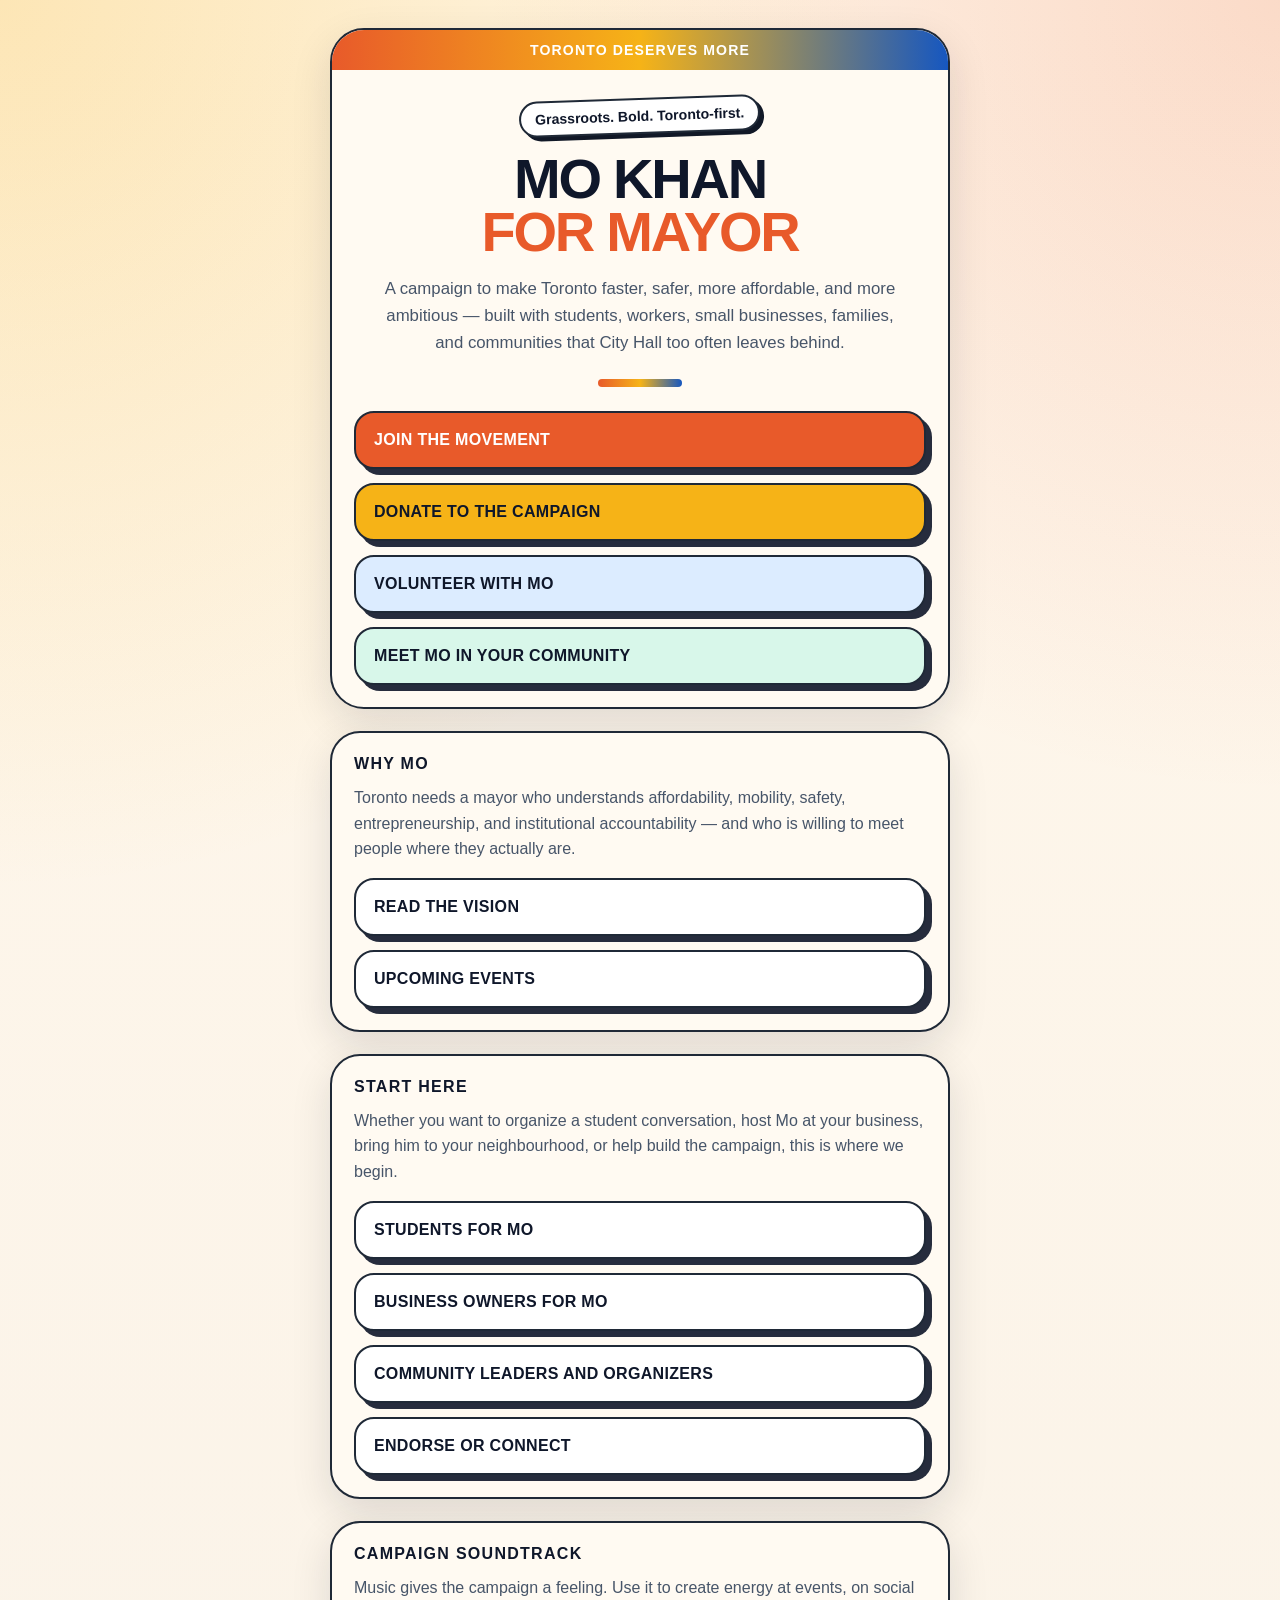
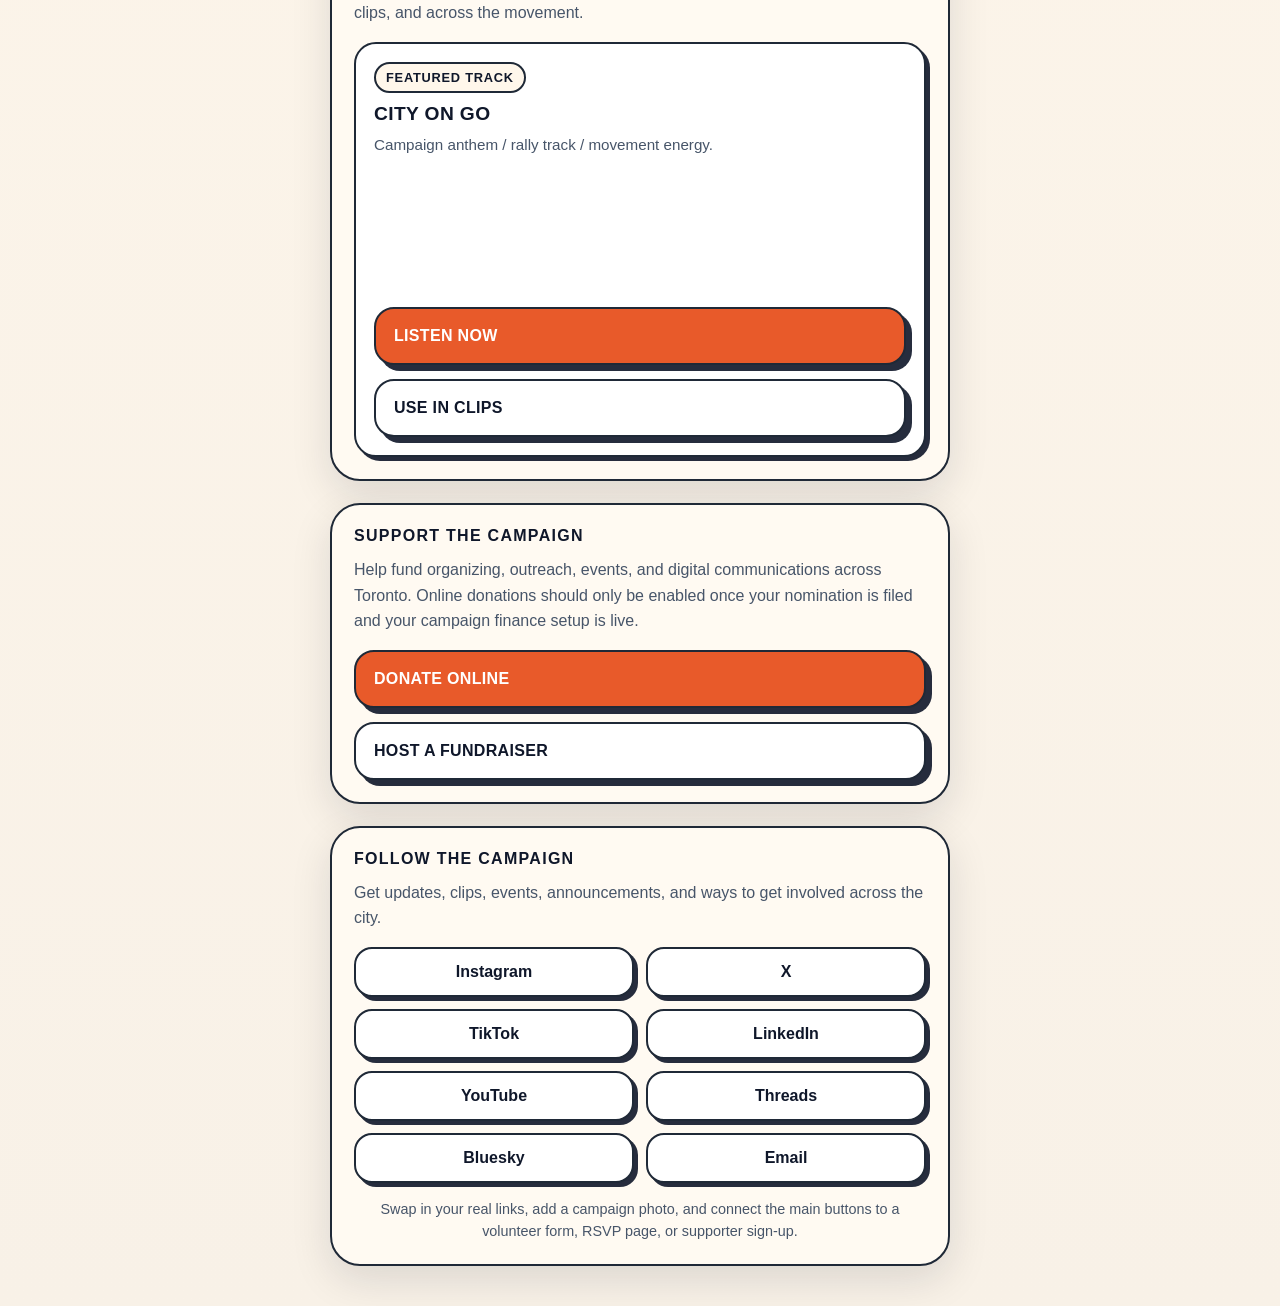
==== index.html @ 2553c234 "Update index.html" ====
<!DOCTYPE html>
<html lang="en">
<head>
  <meta charset="UTF-8" />
  <meta name="viewport" content="width=device-width, initial-scale=1.0" />
  <title>Mo Khan for Mayor</title>
  <style>
    :root {
      --bg: #f7efe3;
      --paper: #fffaf2;
      --ink: #0f172a;
      --muted: #475569;
      --red: #e85a2a;
      --gold: #f6b317;
      --blue: #1657c0;
      --green: #0f7b5f;
      --border: #1f2937;
      --shadow: 0 14px 40px rgba(15, 23, 42, 0.12);
      --radius: 26px;
    }

    * { box-sizing: border-box; }

    body {
      margin: 0;
      font-family: Inter, -apple-system, BlinkMacSystemFont, "Segoe UI", Roboto, Helvetica, Arial, sans-serif;
      color: var(--ink);
      background:
        radial-gradient(circle at top left, rgba(246,179,23,0.25), transparent 28%),
        radial-gradient(circle at top right, rgba(232,90,42,0.18), transparent 25%),
        linear-gradient(180deg, #fff7eb 0%, #f8f1e7 100%);
      min-height: 100vh;
      padding: 28px 14px 40px;
    }

    .container {
      width: 100%;
      max-width: 620px;
      margin: 0 auto;
    }

    .hero {
      background: var(--paper);
      border: 2px solid var(--border);
      border-radius: 34px;
      box-shadow: var(--shadow);
      overflow: hidden;
    }

    .topband {
      background: linear-gradient(90deg, var(--red) 0%, var(--gold) 50%, var(--blue) 100%);
      color: white;
      text-align: center;
      font-weight: 800;
      font-size: 0.88rem;
      letter-spacing: 0.08em;
      text-transform: uppercase;
      padding: 12px 16px;
    }

    .content {
      padding: 28px 22px 24px;
      text-align: center;
    }

    .sticker {
      display: inline-block;
      padding: 8px 14px;
      border: 2px solid var(--border);
      border-radius: 999px;
      background: #fff;
      font-weight: 800;
      font-size: 0.88rem;
      transform: rotate(-2deg);
      box-shadow: 4px 4px 0 #111827;
      margin-bottom: 18px;
    }

    h1 {
      font-size: clamp(2.2rem, 6vw, 3.5rem);
      line-height: 0.95;
      margin: 0;
      letter-spacing: -0.04em;
      text-transform: uppercase;
    }

    .city {
      display: block;
      color: var(--red);
    }

    .subhead {
      margin: 18px auto 0;
      max-width: 520px;
      font-size: 1.05rem;
      line-height: 1.6;
      color: var(--muted);
      font-weight: 500;
    }

    .divider {
      width: 84px;
      height: 8px;
      border-radius: 999px;
      background: linear-gradient(90deg, var(--red), var(--gold), var(--blue));
      margin: 22px auto 0;
    }

    .links {
      display: grid;
      gap: 14px;
      padding: 0 22px 22px;
    }

    .btn {
      display: block;
      text-decoration: none;
      color: var(--ink);
      background: #fff;
      border: 2px solid var(--border);
      border-radius: 20px;
      padding: 18px 18px;
      font-weight: 900;
      font-size: 1rem;
      text-transform: uppercase;
      letter-spacing: 0.02em;
      box-shadow: 6px 6px 0 rgba(15, 23, 42, 0.9);
      transition: transform 0.15s ease, box-shadow 0.15s ease;
    }

    .btn:hover {
      transform: translate(-1px, -1px);
      box-shadow: 8px 8px 0 rgba(15, 23, 42, 0.95);
    }

    .btn.primary {
      background: var(--red);
      color: white;
    }

    .btn.secondary {
      background: var(--gold);
    }

    .btn.blue {
      background: #dcecff;
    }

    .btn.green {
      background: #d8f7ea;
    }

    .section {
      margin-top: 22px;
      background: var(--paper);
      border: 2px solid var(--border);
      border-radius: 30px;
      box-shadow: var(--shadow);
      padding: 22px;
    }

    .section h2 {
      margin: 0 0 12px;
      font-size: 1rem;
      text-transform: uppercase;
      letter-spacing: 0.08em;
    }

    .section p {
      margin: 0 0 16px;
      color: var(--muted);
      line-height: 1.6;
      font-weight: 500;
    }

    .socials {
      display: grid;
      grid-template-columns: 1fr 1fr;
      gap: 12px;
    }

    .social {
      display: block;
      text-decoration: none;
      color: var(--ink);
      background: #fff;
      border: 2px solid var(--border);
      border-radius: 18px;
      padding: 14px 12px;
      font-weight: 800;
      text-align: center;
      box-shadow: 4px 4px 0 rgba(15, 23, 42, 0.9);
      transition: transform 0.15s ease;
    }

    .social:hover { transform: translateY(-1px); }

    .footer {
      text-align: center;
      margin-top: 16px;
      color: var(--muted);
      font-size: 0.9rem;
      line-height: 1.5;
      font-weight: 500;
    }

    .song-card {
      background: #fff;
      border: 2px solid var(--border);
      border-radius: 22px;
      padding: 18px;
      box-shadow: 4px 4px 0 rgba(15, 23, 42, 0.9);
      margin-top: 12px;
    }

    .song-label {
      display: inline-block;
      margin-bottom: 10px;
      padding: 6px 10px;
      border: 2px solid var(--border);
      border-radius: 999px;
      background: #fff7eb;
      font-size: 0.8rem;
      font-weight: 900;
      text-transform: uppercase;
      letter-spacing: 0.06em;
    }

    .song-title {
      margin: 0 0 8px;
      font-size: 1.2rem;
      font-weight: 900;
      text-transform: uppercase;
      letter-spacing: 0.02em;
    }

    .song-meta {
      margin: 0 0 14px;
      color: var(--muted);
      font-size: 0.95rem;
      line-height: 1.6;
    }

    .embed-placeholder {
      border: 2px dashed var(--border);
      border-radius: 18px;
      padding: 26px 14px;
      text-align: center;
      background: linear-gradient(180deg, #fff 0%, #f8fafc 100%);
      font-weight: 800;
      color: var(--muted);
    }

    .player {
      margin-top: 12px;
    }

    .player iframe {
      width: 100%;
      border: 0;
      border-radius: 14px;
      display: block;
    }

    @media (max-width: 520px) {
      .content { padding: 24px 16px 20px; }
      .links { padding: 0 16px 18px; }
      .section { padding: 18px 16px; }
      .socials { grid-template-columns: 1fr; }
      .btn { font-size: 0.95rem; }
    }
  </style>
</head>
<body>
  <main class="container">
    <section class="hero">
      <div class="topband">Toronto deserves more</div>
      <div class="content">
        <div class="sticker">Grassroots. Bold. Toronto-first.</div>
        <h1>Mo Khan <span class="city">for Mayor</span></h1>
        <p class="subhead">
          A campaign to make Toronto faster, safer, more affordable, and more ambitious — built with students, workers, small businesses, families, and communities that City Hall too often leaves behind.
        </p>
        <div class="divider"></div>
      </div>

      <div class="links">
        <a class="btn primary" href="meet.html">Join the movement</a>
        <a class="btn secondary" href="donate.html">Donate to the campaign</a>
        <a class="btn blue" href="meet.html">Volunteer with Mo</a>
        <a class="btn green" href="meet.html">Meet Mo in your community</a>
      </div>
    </section>

    <section class="section">
      <h2>Why Mo</h2>
      <p>
        Toronto needs a mayor who understands affordability, mobility, safety, entrepreneurship, and institutional accountability — and who is willing to meet people where they actually are.
      </p>
      <div class="links" style="padding:0; margin-top: 8px;">
        <a class="btn" href="vision.html">Read the vision</a>
        <a class="btn" href="meet.html">Upcoming events</a>
      </div>
    </section>

    <section class="section">
      <h2>Start here</h2>
      <p>
        Whether you want to organize a student conversation, host Mo at your business, bring him to your neighbourhood, or help build the campaign, this is where we begin.
      </p>
      <div class="links" style="padding:0; margin-top: 8px;">
        <a class="btn" href="meet.html">Students for Mo</a>
        <a class="btn" href="meet.html">Business owners for Mo</a>
        <a class="btn" href="meet.html">Community leaders and organizers</a>
        <a class="btn" href="meet.html">Endorse or connect</a>
      </div>
    </section>

    <section class="section">
      <h2>Campaign soundtrack</h2>
      <p>
        Music gives the campaign a feeling. Use it to create energy at events, on social clips, and across the movement.
      </p>
      <div class="song-card">
        <div class="song-label">Featured track</div>
        <h3 class="song-title">City on Go</h3>
        <p class="song-meta">
          Campaign anthem / rally track / movement energy.
        </p>

        <div class="player">
          <iframe
            src="https://drive.google.com/file/d/1ruCtHaLHbL-SOkNnWkQ3U0mrbdl4f8nu/preview"
            width="100%"
            height="120"
            style="border:0; border-radius:14px;"
            allow="autoplay">
          </iframe>
        </div>

        <div class="links" style="padding:0; margin-top: 14px;">
          <a class="btn primary" href="https://drive.google.com/file/d/1ruCtHaLHbL-SOkNnWkQ3U0mrbdl4f8nu/view?usp=sharing" target="_blank" rel="noopener noreferrer">Listen now</a>
          <a class="btn" href="media.html">Use in clips</a>
        </div>
      </div>
    </section>

    <section class="section">
      <h2>Support the campaign</h2>
      <p>
        Help fund organizing, outreach, events, and digital communications across Toronto. Online donations should only be enabled once your nomination is filed and your campaign finance setup is live.
      </p>
      <div class="links" style="padding:0; margin-top: 8px;">
        <a class="btn primary" href="donate.html">Donate online</a>
        <a class="btn" href="meet.html">Host a fundraiser</a>
      </div>
    </section>

    <section class="section">
      <h2>Follow the campaign</h2>
      <p>
        Get updates, clips, events, announcements, and ways to get involved across the city.
      </p>
      <div class="socials">
        <a class="social" href="#">Instagram</a>
        <a class="social" href="#">X</a>
        <a class="social" href="#">TikTok</a>
        <a class="social" href="#">LinkedIn</a>
        <a class="social" href="#">YouTube</a>
        <a class="social" href="#">Threads</a>
        <a class="social" href="#">Bluesky</a>
        <a class="social" href="mailto:your@email.com">Email</a>
      </div>
      <div class="footer">
        Swap in your real links, add a campaign photo, and connect the main buttons to a volunteer form, RSVP page, or supporter sign-up.
      </div>
    </section>
  </main>
</body>
</html>
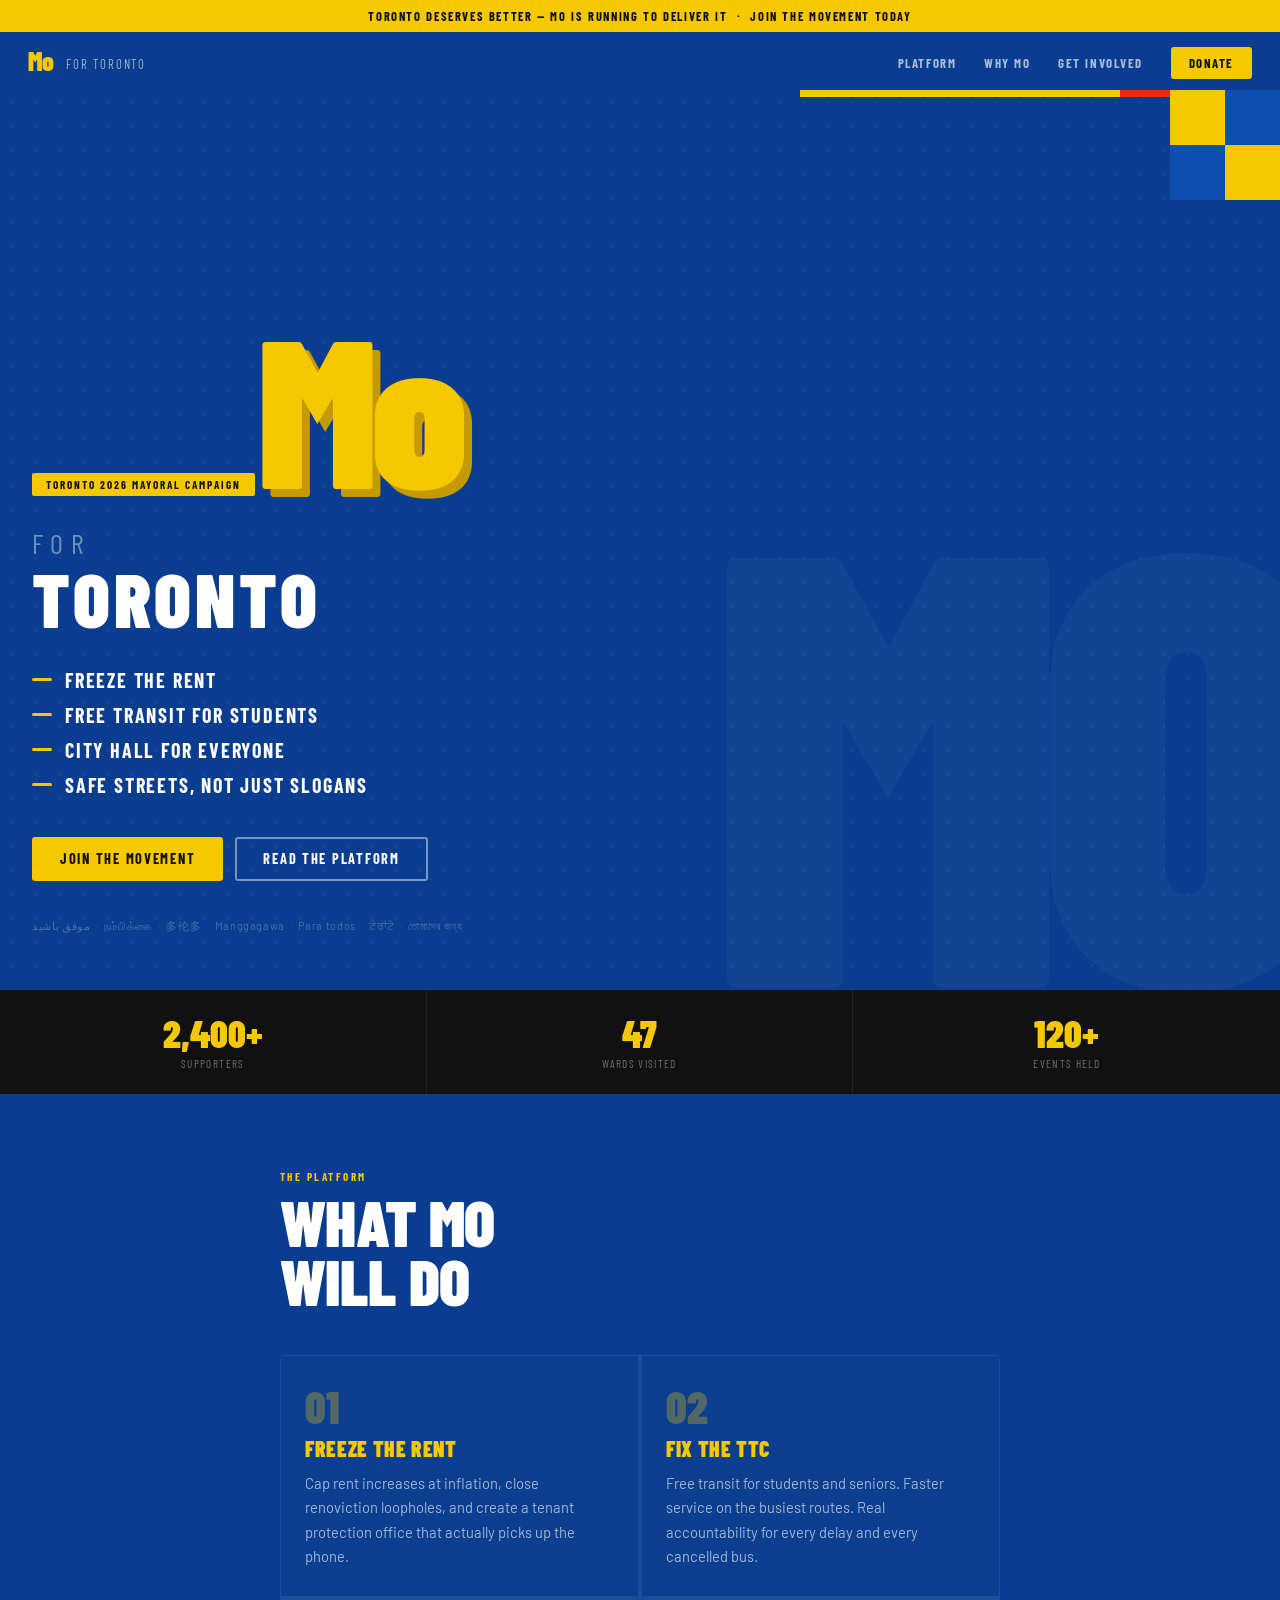
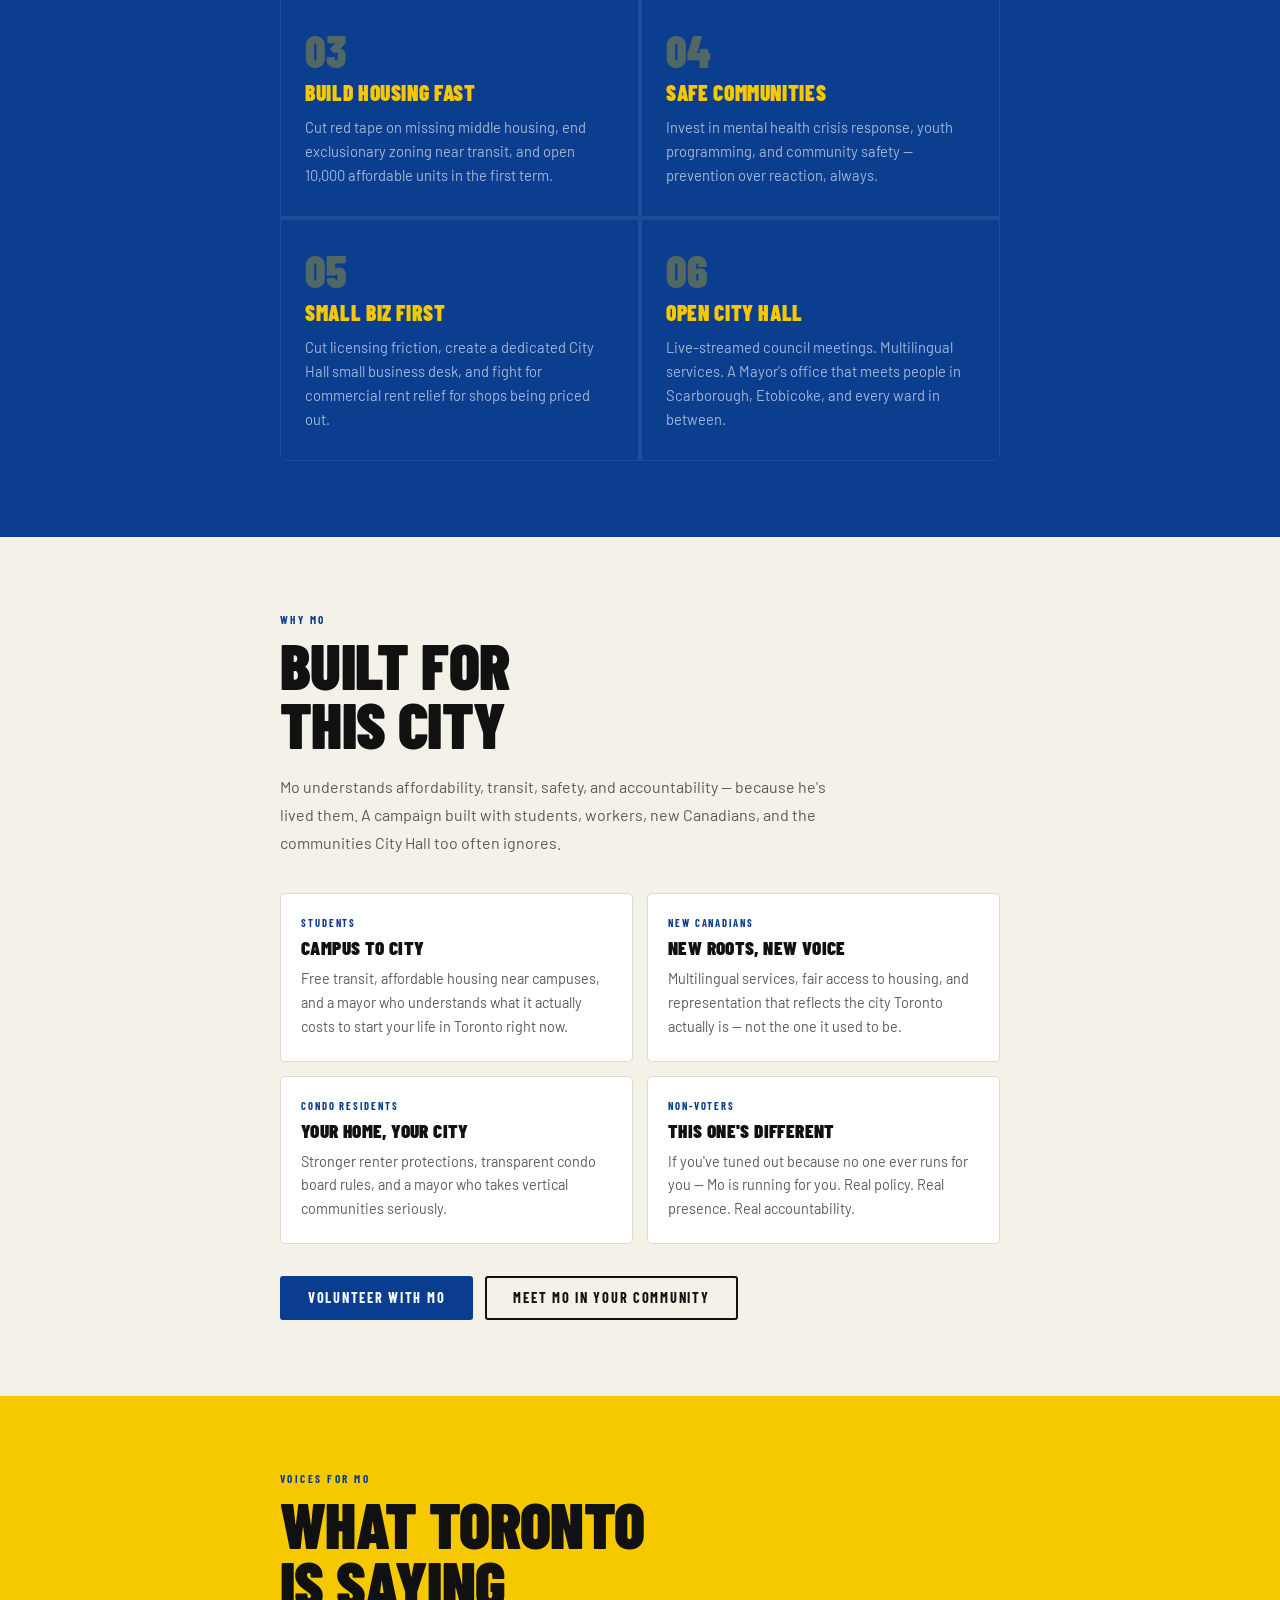
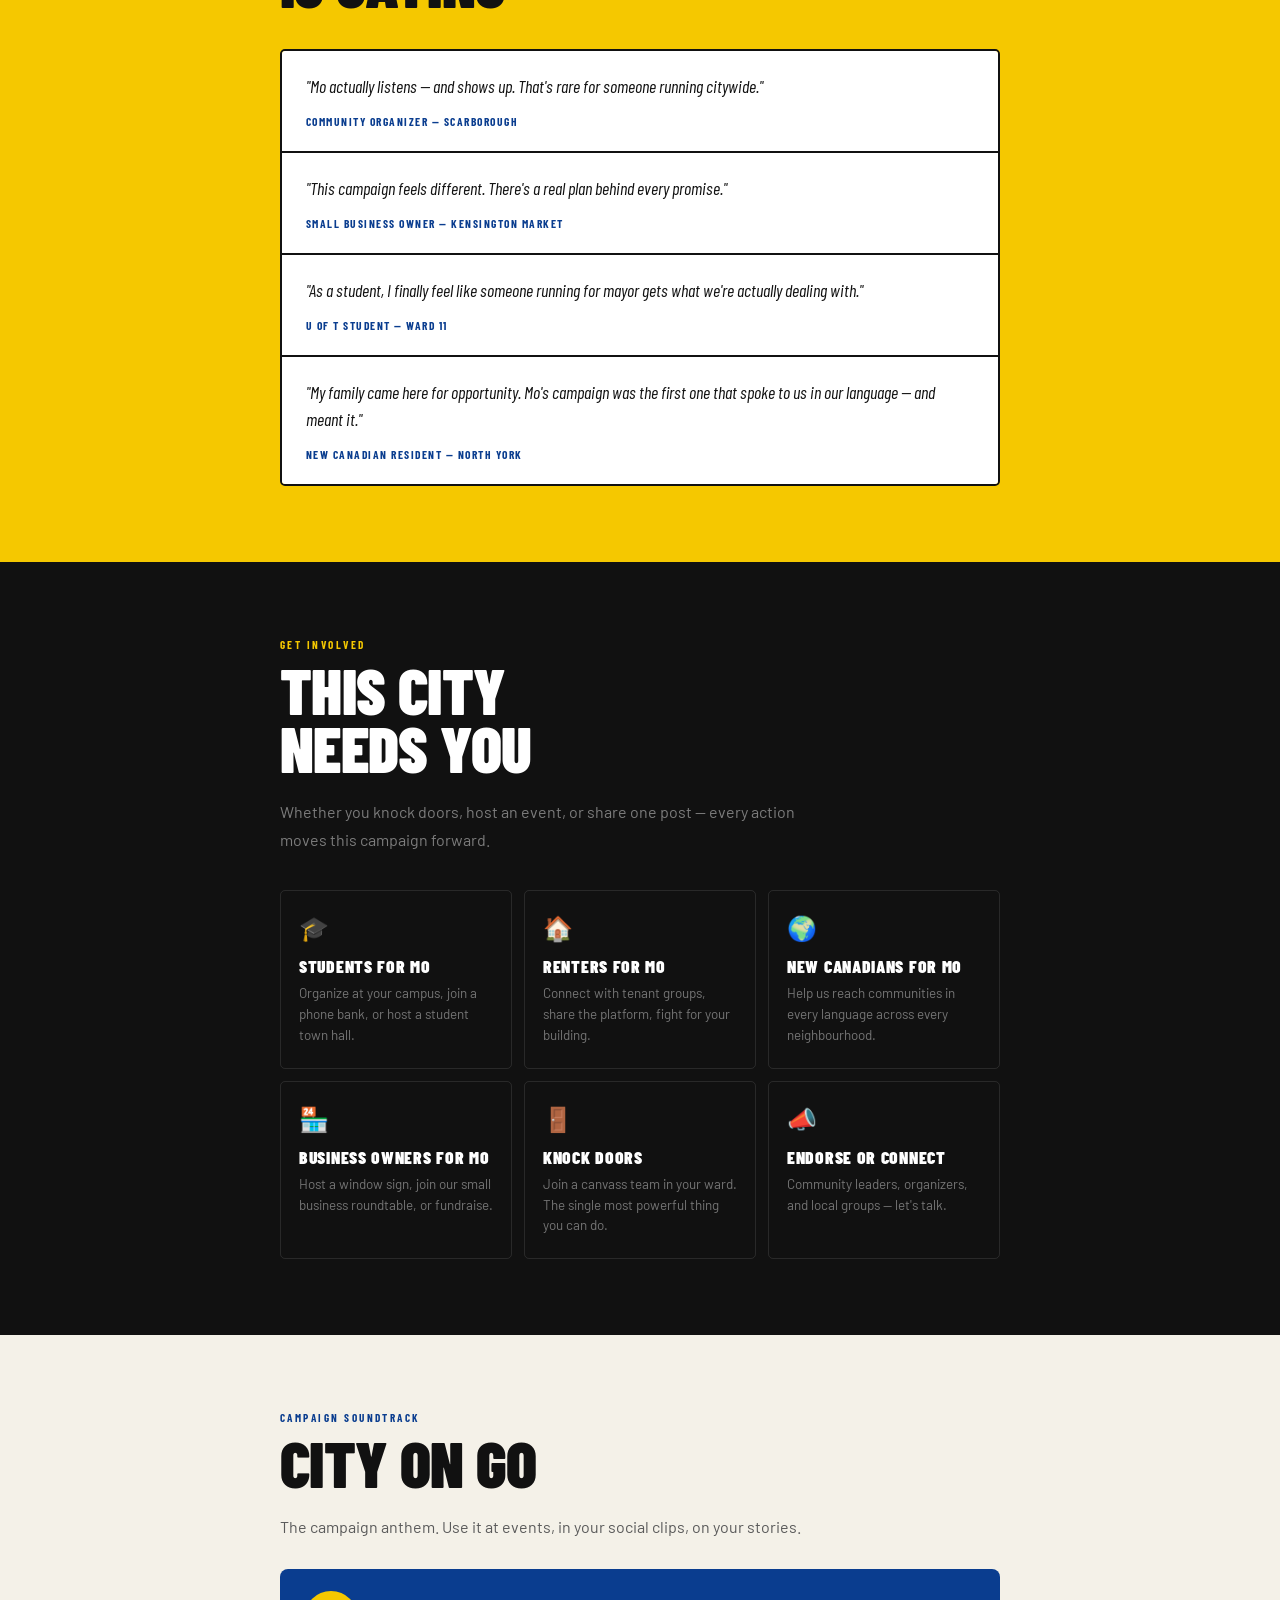
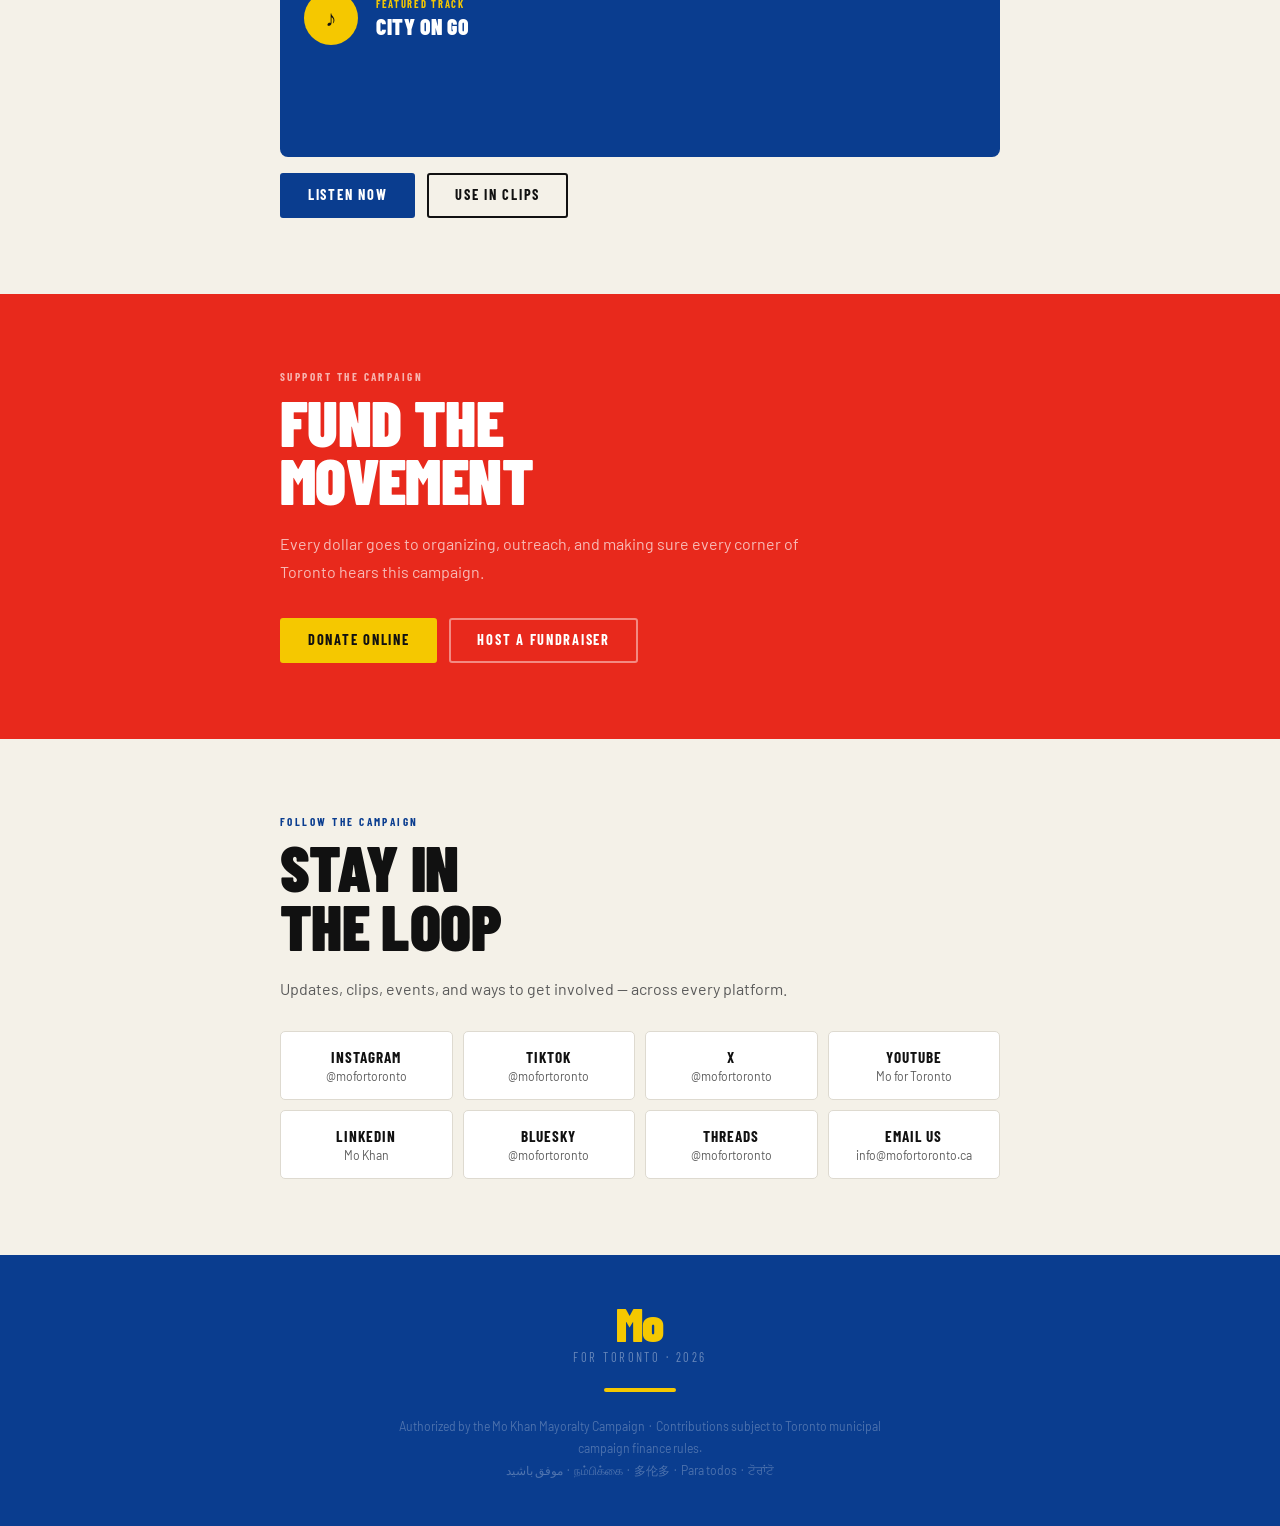
==== commit 2278fb19: "Update index.html" ====
--- a/index.html
+++ b/index.html
@@ -3,378 +3,883 @@
 <head>
   <meta charset="UTF-8" />
   <meta name="viewport" content="width=device-width, initial-scale=1.0" />
-  <title>Mo Khan for Mayor</title>
+  <title>Mo for Toronto — 2026 Mayoral Campaign</title>
+  <link rel="preconnect" href="https://fonts.googleapis.com">
+  <link rel="preconnect" href="https://fonts.gstatic.com" crossorigin>
+  <link href="https://fonts.googleapis.com/css2?family=Barlow+Condensed:ital,wght@0,400;0,700;0,900;1,900&family=Barlow:wght@400;500;700&display=swap" rel="stylesheet">
   <style>
     :root {
-      --bg: #f7efe3;
-      --paper: #fffaf2;
-      --ink: #0f172a;
-      --muted: #475569;
-      --red: #e85a2a;
-      --gold: #f6b317;
-      --blue: #1657c0;
-      --green: #0f7b5f;
-      --border: #1f2937;
-      --shadow: 0 14px 40px rgba(15, 23, 42, 0.12);
-      --radius: 26px;
-    }
-
-    * { box-sizing: border-box; }
-
+      --blue:   #0A3D8F;
+      --blue2:  #0D4FAF;
+      --yellow: #F5C800;
+      --yellow2:#C49A00;
+      --red:    #E8291C;
+      --black:  #111111;
+      --paper:  #F4F1E8;
+      --white:  #FEFEFE;
+      --muted:  #5a5a5a;
+    }
+    *, *::before, *::after { box-sizing: border-box; margin: 0; padding: 0; }
+    html { scroll-behavior: smooth; }
     body {
-      margin: 0;
-      font-family: Inter, -apple-system, BlinkMacSystemFont, "Segoe UI", Roboto, Helvetica, Arial, sans-serif;
-      color: var(--ink);
-      background:
-        radial-gradient(circle at top left, rgba(246,179,23,0.25), transparent 28%),
-        radial-gradient(circle at top right, rgba(232,90,42,0.18), transparent 25%),
-        linear-gradient(180deg, #fff7eb 0%, #f8f1e7 100%);
-      min-height: 100vh;
-      padding: 28px 14px 40px;
-    }
-
-    .container {
-      width: 100%;
-      max-width: 620px;
-      margin: 0 auto;
-    }
-
+      font-family: 'Barlow', sans-serif;
+      background: var(--paper);
+      color: var(--black);
+      overflow-x: hidden;
+    }
+
+    /* ─── ANNOUNCEMENT BAR ─── */
+    .ann-bar {
+      background: var(--yellow);
+      color: var(--black);
+      font-family: 'Barlow Condensed', sans-serif;
+      font-weight: 700;
+      font-size: 0.78rem;
+      letter-spacing: 0.13em;
+      text-transform: uppercase;
+      text-align: center;
+      padding: 9px 16px;
+    }
+
+    /* ─── NAV ─── */
+    nav {
+      background: var(--blue);
+      display: flex;
+      align-items: center;
+      justify-content: space-between;
+      padding: 0 28px;
+      height: 58px;
+      position: sticky;
+      top: 0;
+      z-index: 100;
+    }
+    .nav-logo {
+      font-family: 'Barlow Condensed', sans-serif;
+      font-weight: 900;
+      font-size: 1.6rem;
+      color: var(--yellow);
+      letter-spacing: -0.01em;
+      text-decoration: none;
+      line-height: 1;
+    }
+    .nav-logo span {
+      color: rgba(255,255,255,0.6);
+      font-weight: 400;
+      font-size: 0.8rem;
+      letter-spacing: 0.14em;
+      text-transform: uppercase;
+      margin-left: 8px;
+      vertical-align: middle;
+    }
+    .nav-links { display: flex; gap: 28px; list-style: none; }
+    .nav-links a {
+      font-family: 'Barlow Condensed', sans-serif;
+      font-weight: 700;
+      font-size: 0.8rem;
+      letter-spacing: 0.12em;
+      text-transform: uppercase;
+      color: rgba(255,255,255,0.65);
+      text-decoration: none;
+      transition: color 0.15s;
+    }
+    .nav-links a:hover { color: var(--yellow); }
+    .nav-cta {
+      background: var(--yellow) !important;
+      color: var(--black) !important;
+      padding: 8px 18px;
+      border-radius: 3px;
+    }
+    .nav-cta:hover { background: white !important; color: var(--blue) !important; }
+    @media (max-width: 600px) { .nav-links { display: none; } }
+
+    /* ─── HERO ─── */
     .hero {
-      background: var(--paper);
-      border: 2px solid var(--border);
-      border-radius: 34px;
-      box-shadow: var(--shadow);
+      background: var(--blue);
+      min-height: 100svh;
+      display: flex;
+      flex-direction: column;
+      justify-content: flex-end;
+      padding: 0 32px 52px;
+      position: relative;
       overflow: hidden;
     }
-
-    .topband {
-      background: linear-gradient(90deg, var(--red) 0%, var(--gold) 50%, var(--blue) 100%);
+    .hero::before {
+      content: '';
+      position: absolute;
+      inset: 0;
+      background-image: radial-gradient(circle, rgba(255,255,255,0.06) 1px, transparent 1px);
+      background-size: 24px 24px;
+      pointer-events: none;
+    }
+    .hero-bg-mo {
+      position: absolute;
+      bottom: -60px; right: -30px;
+      font-family: 'Barlow Condensed', sans-serif;
+      font-weight: 900;
+      font-size: 48vw;
+      line-height: 1;
+      color: rgba(255,255,255,0.035);
+      pointer-events: none;
+      user-select: none;
+      letter-spacing: -0.04em;
+    }
+    .hero-stripe {
+      position: absolute;
+      top: 0; left: 0; right: 0;
+      height: 7px;
+      display: flex;
+    }
+    .hero-corner {
+      position: absolute;
+      top: 0; right: 0;
+      width: 110px; height: 110px;
+      display: grid;
+      grid-template-columns: 1fr 1fr;
+    }
+    .hero-content { position: relative; z-index: 2; }
+
+    .hero-tag {
+      display: inline-block;
+      background: var(--yellow);
+      color: var(--black);
+      font-family: 'Barlow Condensed', sans-serif;
+      font-weight: 700;
+      font-size: 0.7rem;
+      letter-spacing: 0.18em;
+      text-transform: uppercase;
+      padding: 5px 14px;
+      border-radius: 2px;
+      margin-bottom: 24px;
+      opacity: 0;
+      animation: riseIn 0.5s ease 0.1s forwards;
+    }
+    .hero-name-wrap {
+      position: relative;
+      display: inline-block;
+      opacity: 0;
+      animation: riseIn 0.55s ease 0.25s forwards;
+    }
+    .hero-name-shadow {
+      position: absolute;
+      top: 8px; left: 8px;
+      font-family: 'Barlow Condensed', sans-serif;
+      font-weight: 900;
+      font-size: clamp(100px, 28vw, 210px);
+      line-height: 0.82;
+      letter-spacing: -0.03em;
+      color: var(--yellow2);
+      z-index: 0;
+      pointer-events: none;
+      user-select: none;
+    }
+    .hero-name {
+      position: relative; z-index: 1;
+      font-family: 'Barlow Condensed', sans-serif;
+      font-weight: 900;
+      font-size: clamp(100px, 28vw, 210px);
+      line-height: 0.82;
+      letter-spacing: -0.03em;
+      color: var(--yellow);
+      display: block;
+    }
+    .hero-byline {
+      opacity: 0;
+      animation: riseIn 0.55s ease 0.4s forwards;
+    }
+    .hero-for {
+      font-family: 'Barlow Condensed', sans-serif;
+      font-weight: 400;
+      font-size: clamp(16px, 3.5vw, 28px);
+      letter-spacing: 0.26em;
+      text-transform: uppercase;
+      color: rgba(255,255,255,0.42);
+      display: block;
+      margin-top: 6px;
+    }
+    .hero-toronto {
+      font-family: 'Barlow Condensed', sans-serif;
+      font-weight: 900;
+      font-size: clamp(36px, 9.5vw, 76px);
+      letter-spacing: 0.05em;
+      text-transform: uppercase;
       color: white;
+      display: block;
+      line-height: 1;
+    }
+    .hero-slogans {
+      margin-top: 32px;
+      display: flex;
+      flex-direction: column;
+      gap: 11px;
+      opacity: 0;
+      animation: riseIn 0.55s ease 0.55s forwards;
+    }
+    .hero-slogan {
+      display: flex;
+      align-items: center;
+      gap: 13px;
+      font-family: 'Barlow Condensed', sans-serif;
+      font-weight: 700;
+      font-size: clamp(14px, 3.2vw, 20px);
+      letter-spacing: 0.09em;
+      text-transform: uppercase;
+      color: white;
+    }
+    .s-dash { width: 20px; height: 3px; background: var(--yellow); border-radius: 2px; flex-shrink: 0; }
+    .hero-btns {
+      margin-top: 40px;
+      display: flex; gap: 12px; flex-wrap: wrap;
+      opacity: 0;
+      animation: riseIn 0.5s ease 0.7s forwards;
+    }
+    .hero-langs {
+      margin-top: 34px;
+      font-size: 0.68rem;
+      color: rgba(255,255,255,0.26);
+      letter-spacing: 0.06em;
+      line-height: 2.1;
+      opacity: 0;
+      animation: riseIn 0.5s ease 0.85s forwards;
+    }
+
+    /* ─── BUTTONS ─── */
+    .btn {
+      display: inline-block;
+      font-family: 'Barlow Condensed', sans-serif;
+      font-weight: 700;
+      font-size: 0.9rem;
+      letter-spacing: 0.12em;
+      text-transform: uppercase;
+      text-decoration: none;
+      padding: 13px 26px;
+      border-radius: 3px;
+      border: 2px solid transparent;
+      cursor: pointer;
+      transition: transform 0.12s, background 0.15s, color 0.15s, border-color 0.15s;
+      line-height: 1;
+    }
+    .btn:hover { transform: translateY(-2px); }
+    .btn-yellow { background: var(--yellow); color: var(--black); border-color: var(--yellow); }
+    .btn-yellow:hover { background: white; border-color: white; }
+    .btn-ghost { background: transparent; color: white; border-color: rgba(255,255,255,0.45); }
+    .btn-ghost:hover { background: white; color: var(--blue); border-color: white; }
+    .btn-blue { background: var(--blue); color: white; border-color: var(--blue); }
+    .btn-blue:hover { background: var(--blue2); border-color: var(--blue2); }
+    .btn-outline { background: transparent; color: var(--black); border-color: var(--black); }
+    .btn-outline:hover { background: var(--black); color: white; }
+    .btn-red { background: var(--red); color: white; border-color: var(--red); }
+    .btn-red:hover { opacity: 0.88; }
+
+    /* ─── STAT BAR ─── */
+    .stat-bar {
+      background: var(--black);
+      display: grid;
+      grid-template-columns: repeat(3,1fr);
+    }
+    .stat-item {
+      padding: 24px 16px;
       text-align: center;
-      font-weight: 800;
-      font-size: 0.88rem;
-      letter-spacing: 0.08em;
-      text-transform: uppercase;
-      padding: 12px 16px;
-    }
-
-    .content {
-      padding: 28px 22px 24px;
-      text-align: center;
-    }
-
-    .sticker {
-      display: inline-block;
-      padding: 8px 14px;
-      border: 2px solid var(--border);
-      border-radius: 999px;
-      background: #fff;
-      font-weight: 800;
-      font-size: 0.88rem;
-      transform: rotate(-2deg);
-      box-shadow: 4px 4px 0 #111827;
-      margin-bottom: 18px;
-    }
-
-    h1 {
-      font-size: clamp(2.2rem, 6vw, 3.5rem);
-      line-height: 0.95;
-      margin: 0;
-      letter-spacing: -0.04em;
-      text-transform: uppercase;
-    }
-
-    .city {
+      border-right: 1px solid rgba(255,255,255,0.07);
+    }
+    .stat-item:last-child { border-right: none; }
+    .stat-num {
+      font-family: 'Barlow Condensed', sans-serif;
+      font-weight: 900;
+      font-size: 2.4rem;
+      color: var(--yellow);
+      display: block; line-height: 1;
+    }
+    .stat-label {
+      font-family: 'Barlow Condensed', sans-serif;
+      font-size: 0.7rem;
+      letter-spacing: 0.12em;
+      text-transform: uppercase;
+      color: rgba(255,255,255,0.4);
       display: block;
-      color: var(--red);
-    }
-
-    .subhead {
-      margin: 18px auto 0;
-      max-width: 520px;
-      font-size: 1.05rem;
-      line-height: 1.6;
+      margin-top: 5px;
+    }
+
+    /* ─── SECTIONS ─── */
+    .section { padding: 76px 32px; }
+    .section-inner { max-width: 720px; margin: 0 auto; }
+    .eyebrow {
+      font-family: 'Barlow Condensed', sans-serif;
+      font-weight: 700;
+      font-size: 0.7rem;
+      letter-spacing: 0.22em;
+      text-transform: uppercase;
+      color: var(--blue);
+      display: block;
+      margin-bottom: 10px;
+    }
+    .section-title {
+      font-family: 'Barlow Condensed', sans-serif;
+      font-weight: 900;
+      font-size: clamp(40px, 8vw, 64px);
+      line-height: 0.92;
+      letter-spacing: -0.01em;
+      text-transform: uppercase;
+      margin-bottom: 20px;
+    }
+    .section-body {
+      font-size: 1rem;
+      line-height: 1.75;
       color: var(--muted);
-      font-weight: 500;
-    }
-
-    .divider {
-      width: 84px;
-      height: 8px;
-      border-radius: 999px;
-      background: linear-gradient(90deg, var(--red), var(--gold), var(--blue));
-      margin: 22px auto 0;
-    }
-
-    .links {
+      max-width: 560px;
+    }
+
+    /* ─── PLATFORM ─── */
+    .platform-section { background: var(--blue); }
+    .platform-section .eyebrow { color: var(--yellow); }
+    .platform-section .section-title { color: white; }
+    .platform-grid {
       display: grid;
+      grid-template-columns: repeat(auto-fit, minmax(280px, 1fr));
+      gap: 2px;
+      margin-top: 44px;
+      background: rgba(255,255,255,0.08);
+      border-radius: 6px;
+      overflow: hidden;
+    }
+    .p-card {
+      background: rgba(10,61,143,0.85);
+      padding: 28px 24px;
+      transition: background 0.2s;
+      border: 1px solid rgba(255,255,255,0.07);
+    }
+    .p-card:hover { background: rgba(255,255,255,0.08); }
+    .p-num {
+      font-family: 'Barlow Condensed', sans-serif;
+      font-weight: 900;
+      font-size: 2.8rem;
+      color: var(--yellow);
+      opacity: 0.3;
+      line-height: 1;
+      margin-bottom: 6px;
+    }
+    .p-title {
+      font-family: 'Barlow Condensed', sans-serif;
+      font-weight: 900;
+      font-size: 1.35rem;
+      letter-spacing: 0.03em;
+      text-transform: uppercase;
+      color: var(--yellow);
+      margin-bottom: 10px;
+    }
+    .p-body { font-size: 0.92rem; line-height: 1.65; color: rgba(255,255,255,0.62); }
+
+    /* ─── WHY MO ─── */
+    .why-section { background: var(--paper); }
+    .why-grid {
+      display: grid;
+      grid-template-columns: 1fr 1fr;
       gap: 14px;
-      padding: 0 22px 22px;
-    }
-
-    .btn {
+      margin-top: 36px;
+    }
+    @media (max-width: 520px) { .why-grid { grid-template-columns: 1fr; } }
+    .w-card {
+      background: white;
+      border: 1.5px solid #dedad0;
+      border-radius: 5px;
+      padding: 22px 20px;
+    }
+    .w-card-eyebrow {
+      font-family: 'Barlow Condensed', sans-serif;
+      font-weight: 700;
+      font-size: 0.66rem;
+      letter-spacing: 0.18em;
+      text-transform: uppercase;
+      color: var(--blue);
+      margin-bottom: 7px;
+    }
+    .w-card-title {
+      font-family: 'Barlow Condensed', sans-serif;
+      font-weight: 900;
+      font-size: 1.2rem;
+      text-transform: uppercase;
+      letter-spacing: 0.02em;
+      margin-bottom: 8px;
+    }
+    .w-card-body { font-size: 0.9rem; line-height: 1.65; color: var(--muted); }
+
+    /* ─── ENDORSEMENTS ─── */
+    .endorse-section { background: var(--yellow); }
+    .endorse-section .eyebrow { color: var(--blue); }
+    .endorse-section .section-title { color: var(--black); }
+    .endorse-list {
+      margin-top: 36px;
+      border: 2px solid var(--black);
+      border-radius: 5px;
+      overflow: hidden;
+    }
+    .e-item {
+      padding: 22px 24px;
+      border-bottom: 2px solid var(--black);
+      background: white;
+      transition: background 0.15s;
+    }
+    .e-item:last-child { border-bottom: none; }
+    .e-item:hover { background: var(--paper); }
+    .e-quote {
+      font-family: 'Barlow Condensed', sans-serif;
+      font-style: italic;
+      font-size: 1.12rem;
+      line-height: 1.5;
+      color: var(--black);
+      margin-bottom: 10px;
+    }
+    .e-who {
+      font-family: 'Barlow Condensed', sans-serif;
+      font-weight: 700;
+      font-size: 0.72rem;
+      letter-spacing: 0.13em;
+      text-transform: uppercase;
+      color: var(--blue);
+    }
+
+    /* ─── GET INVOLVED ─── */
+    .involve-section { background: var(--black); }
+    .involve-section .eyebrow { color: var(--yellow); }
+    .involve-section .section-title { color: white; }
+    .involve-section .section-body { color: rgba(255,255,255,0.45); }
+    .involve-grid {
+      display: grid;
+      grid-template-columns: repeat(auto-fit, minmax(200px, 1fr));
+      gap: 12px;
+      margin-top: 36px;
+    }
+    .i-card {
+      border: 1.5px solid rgba(255,255,255,0.1);
+      border-radius: 5px;
+      padding: 22px 18px;
+      text-decoration: none;
+      display: block;
+      transition: border-color 0.15s, background 0.15s;
+    }
+    .i-card:hover { border-color: var(--yellow); background: rgba(245,200,0,0.05); }
+    .i-icon { font-size: 1.5rem; margin-bottom: 12px; display: block; }
+    .i-title {
+      font-family: 'Barlow Condensed', sans-serif;
+      font-weight: 900;
+      font-size: 1.1rem;
+      text-transform: uppercase;
+      letter-spacing: 0.04em;
+      color: white;
+      margin-bottom: 6px;
+    }
+    .i-body { font-size: 0.84rem; line-height: 1.55; color: rgba(255,255,255,0.42); }
+
+    /* ─── SOUNDTRACK ─── */
+    .sound-section { background: var(--paper); }
+    .sound-card {
+      margin-top: 28px;
+      background: var(--blue);
+      border-radius: 8px;
+      overflow: hidden;
+    }
+    .sound-header {
+      padding: 22px 24px 16px;
+      display: flex;
+      align-items: center;
+      gap: 18px;
+    }
+    .sound-disc {
+      width: 54px; height: 54px;
+      border-radius: 50%;
+      background: var(--yellow);
+      display: flex; align-items: center; justify-content: center;
+      font-size: 1.4rem;
+      flex-shrink: 0;
+      animation: spin 8s linear infinite;
+    }
+    @keyframes spin { to { transform: rotate(360deg); } }
+    .sound-lbl {
+      font-family: 'Barlow Condensed', sans-serif;
+      font-weight: 700;
+      font-size: 0.66rem;
+      letter-spacing: 0.16em;
+      text-transform: uppercase;
+      color: var(--yellow);
+      margin-bottom: 3px;
+    }
+    .sound-title {
+      font-family: 'Barlow Condensed', sans-serif;
+      font-weight: 900;
+      font-size: 1.35rem;
+      text-transform: uppercase;
+      color: white;
+      letter-spacing: 0.03em;
+    }
+    .sound-embed { padding: 0 16px 16px; }
+    .sound-embed iframe { width: 100%; border-radius: 6px; border: 0; display: block; }
+
+    /* ─── DONATE ─── */
+    .donate-section { background: var(--red); }
+    .donate-section .eyebrow { color: rgba(255,255,255,0.65); }
+    .donate-section .section-title { color: white; }
+    .donate-section .section-body { color: rgba(255,255,255,0.68); }
+
+    /* ─── SOCIAL ─── */
+    .social-section { background: var(--paper); }
+    .social-grid {
+      display: grid;
+      grid-template-columns: repeat(auto-fit, minmax(140px,1fr));
+      gap: 10px;
+      margin-top: 28px;
+    }
+    .s-link {
       display: block;
       text-decoration: none;
-      color: var(--ink);
-      background: #fff;
-      border: 2px solid var(--border);
-      border-radius: 20px;
-      padding: 18px 18px;
-      font-weight: 900;
-      font-size: 1rem;
-      text-transform: uppercase;
-      letter-spacing: 0.02em;
-      box-shadow: 6px 6px 0 rgba(15, 23, 42, 0.9);
-      transition: transform 0.15s ease, box-shadow 0.15s ease;
-    }
-
-    .btn:hover {
-      transform: translate(-1px, -1px);
-      box-shadow: 8px 8px 0 rgba(15, 23, 42, 0.95);
-    }
-
-    .btn.primary {
-      background: var(--red);
-      color: white;
-    }
-
-    .btn.secondary {
-      background: var(--gold);
-    }
-
-    .btn.blue {
-      background: #dcecff;
-    }
-
-    .btn.green {
-      background: #d8f7ea;
-    }
-
-    .section {
-      margin-top: 22px;
-      background: var(--paper);
-      border: 2px solid var(--border);
-      border-radius: 30px;
-      box-shadow: var(--shadow);
-      padding: 22px;
-    }
-
-    .section h2 {
-      margin: 0 0 12px;
-      font-size: 1rem;
-      text-transform: uppercase;
-      letter-spacing: 0.08em;
-    }
-
-    .section p {
-      margin: 0 0 16px;
-      color: var(--muted);
-      line-height: 1.6;
-      font-weight: 500;
-    }
-
-    .socials {
-      display: grid;
-      grid-template-columns: 1fr 1fr;
-      gap: 12px;
-    }
-
-    .social {
+      background: white;
+      border: 1.5px solid #dedad0;
+      border-radius: 5px;
+      padding: 16px 14px;
+      text-align: center;
+      transition: border-color 0.15s, transform 0.12s;
+    }
+    .s-link:hover { border-color: var(--blue); transform: translateY(-2px); }
+    .s-name {
+      font-family: 'Barlow Condensed', sans-serif;
+      font-weight: 700;
+      font-size: 0.95rem;
+      letter-spacing: 0.07em;
+      text-transform: uppercase;
+      color: var(--black);
       display: block;
-      text-decoration: none;
-      color: var(--ink);
-      background: #fff;
-      border: 2px solid var(--border);
-      border-radius: 18px;
-      padding: 14px 12px;
-      font-weight: 800;
+    }
+    .s-handle { font-size: 0.76rem; color: var(--muted); margin-top: 3px; display: block; }
+
+    /* ─── FOOTER ─── */
+    footer {
+      background: var(--blue);
+      padding: 44px 32px;
       text-align: center;
-      box-shadow: 4px 4px 0 rgba(15, 23, 42, 0.9);
-      transition: transform 0.15s ease;
-    }
-
-    .social:hover { transform: translateY(-1px); }
-
-    .footer {
-      text-align: center;
-      margin-top: 16px;
-      color: var(--muted);
-      font-size: 0.9rem;
-      line-height: 1.5;
-      font-weight: 500;
-    }
-
-    .song-card {
-      background: #fff;
-      border: 2px solid var(--border);
-      border-radius: 22px;
-      padding: 18px;
-      box-shadow: 4px 4px 0 rgba(15, 23, 42, 0.9);
-      margin-top: 12px;
-    }
-
-    .song-label {
-      display: inline-block;
-      margin-bottom: 10px;
-      padding: 6px 10px;
-      border: 2px solid var(--border);
-      border-radius: 999px;
-      background: #fff7eb;
-      font-size: 0.8rem;
-      font-weight: 900;
-      text-transform: uppercase;
-      letter-spacing: 0.06em;
-    }
-
-    .song-title {
-      margin: 0 0 8px;
-      font-size: 1.2rem;
-      font-weight: 900;
-      text-transform: uppercase;
-      letter-spacing: 0.02em;
-    }
-
-    .song-meta {
-      margin: 0 0 14px;
-      color: var(--muted);
-      font-size: 0.95rem;
-      line-height: 1.6;
-    }
-
-    .embed-placeholder {
-      border: 2px dashed var(--border);
-      border-radius: 18px;
-      padding: 26px 14px;
-      text-align: center;
-      background: linear-gradient(180deg, #fff 0%, #f8fafc 100%);
-      font-weight: 800;
-      color: var(--muted);
-    }
-
-    .player {
-      margin-top: 12px;
-    }
-
-    .player iframe {
-      width: 100%;
-      border: 0;
-      border-radius: 14px;
+    }
+    .f-logo {
+      font-family: 'Barlow Condensed', sans-serif;
+      font-weight: 900;
+      font-size: 3rem;
+      color: var(--yellow);
+      letter-spacing: -0.02em;
       display: block;
-    }
-
-    @media (max-width: 520px) {
-      .content { padding: 24px 16px 20px; }
-      .links { padding: 0 16px 18px; }
-      .section { padding: 18px 16px; }
-      .socials { grid-template-columns: 1fr; }
-      .btn { font-size: 0.95rem; }
+      line-height: 1;
+      margin-bottom: 3px;
+    }
+    .f-sub {
+      font-family: 'Barlow Condensed', sans-serif;
+      font-weight: 400;
+      font-size: 0.78rem;
+      letter-spacing: 0.2em;
+      text-transform: uppercase;
+      color: rgba(255,255,255,0.38);
+      margin-bottom: 24px;
+    }
+    .f-bar {
+      width: 72px; height: 4px;
+      background: var(--yellow);
+      border-radius: 2px;
+      margin: 0 auto 24px;
+    }
+    .f-note {
+      font-size: 0.76rem;
+      color: rgba(255,255,255,0.28);
+      line-height: 1.8;
+      max-width: 500px;
+      margin: 0 auto;
+    }
+
+    @keyframes riseIn {
+      from { opacity: 0; transform: translateY(22px); }
+      to   { opacity: 1; transform: translateY(0); }
     }
   </style>
 </head>
 <body>
-  <main class="container">
-    <section class="hero">
-      <div class="topband">Toronto deserves more</div>
-      <div class="content">
-        <div class="sticker">Grassroots. Bold. Toronto-first.</div>
-        <h1>Mo Khan <span class="city">for Mayor</span></h1>
-        <p class="subhead">
-          A campaign to make Toronto faster, safer, more affordable, and more ambitious — built with students, workers, small businesses, families, and communities that City Hall too often leaves behind.
-        </p>
-        <div class="divider"></div>
-      </div>
-
-      <div class="links">
-        <a class="btn primary" href="meet.html">Join the movement</a>
-        <a class="btn secondary" href="donate.html">Donate to the campaign</a>
-        <a class="btn blue" href="meet.html">Volunteer with Mo</a>
-        <a class="btn green" href="meet.html">Meet Mo in your community</a>
-      </div>
-    </section>
-
-    <section class="section">
-      <h2>Why Mo</h2>
-      <p>
-        Toronto needs a mayor who understands affordability, mobility, safety, entrepreneurship, and institutional accountability — and who is willing to meet people where they actually are.
-      </p>
-      <div class="links" style="padding:0; margin-top: 8px;">
-        <a class="btn" href="vision.html">Read the vision</a>
-        <a class="btn" href="meet.html">Upcoming events</a>
-      </div>
-    </section>
-
-    <section class="section">
-      <h2>Start here</h2>
-      <p>
-        Whether you want to organize a student conversation, host Mo at your business, bring him to your neighbourhood, or help build the campaign, this is where we begin.
-      </p>
-      <div class="links" style="padding:0; margin-top: 8px;">
-        <a class="btn" href="meet.html">Students for Mo</a>
-        <a class="btn" href="meet.html">Business owners for Mo</a>
-        <a class="btn" href="meet.html">Community leaders and organizers</a>
-        <a class="btn" href="meet.html">Endorse or connect</a>
-      </div>
-    </section>
-
-    <section class="section">
-      <h2>Campaign soundtrack</h2>
-      <p>
-        Music gives the campaign a feeling. Use it to create energy at events, on social clips, and across the movement.
-      </p>
-      <div class="song-card">
-        <div class="song-label">Featured track</div>
-        <h3 class="song-title">City on Go</h3>
-        <p class="song-meta">
-          Campaign anthem / rally track / movement energy.
-        </p>
-
-        <div class="player">
-          <iframe
-            src="https://drive.google.com/file/d/1ruCtHaLHbL-SOkNnWkQ3U0mrbdl4f8nu/preview"
-            width="100%"
-            height="120"
-            style="border:0; border-radius:14px;"
-            allow="autoplay">
-          </iframe>
-        </div>
-
-        <div class="links" style="padding:0; margin-top: 14px;">
-          <a class="btn primary" href="https://drive.google.com/file/d/1ruCtHaLHbL-SOkNnWkQ3U0mrbdl4f8nu/view?usp=sharing" target="_blank" rel="noopener noreferrer">Listen now</a>
-          <a class="btn" href="media.html">Use in clips</a>
-        </div>
-      </div>
-    </section>
-
-    <section class="section">
-      <h2>Support the campaign</h2>
-      <p>
-        Help fund organizing, outreach, events, and digital communications across Toronto. Online donations should only be enabled once your nomination is filed and your campaign finance setup is live.
-      </p>
-      <div class="links" style="padding:0; margin-top: 8px;">
-        <a class="btn primary" href="donate.html">Donate online</a>
-        <a class="btn" href="meet.html">Host a fundraiser</a>
-      </div>
-    </section>
-
-    <section class="section">
-      <h2>Follow the campaign</h2>
-      <p>
-        Get updates, clips, events, announcements, and ways to get involved across the city.
-      </p>
-      <div class="socials">
-        <a class="social" href="#">Instagram</a>
-        <a class="social" href="#">X</a>
-        <a class="social" href="#">TikTok</a>
-        <a class="social" href="#">LinkedIn</a>
-        <a class="social" href="#">YouTube</a>
-        <a class="social" href="#">Threads</a>
-        <a class="social" href="#">Bluesky</a>
-        <a class="social" href="mailto:your@email.com">Email</a>
-      </div>
-      <div class="footer">
-        Swap in your real links, add a campaign photo, and connect the main buttons to a volunteer form, RSVP page, or supporter sign-up.
-      </div>
-    </section>
-  </main>
+
+  <div class="ann-bar">Toronto deserves better — Mo is running to deliver it &nbsp;·&nbsp; Join the movement today</div>
+
+  <nav>
+    <a class="nav-logo" href="#">Mo <span>for Toronto</span></a>
+    <ul class="nav-links">
+      <li><a href="#platform">Platform</a></li>
+      <li><a href="#why">Why Mo</a></li>
+      <li><a href="#involve">Get Involved</a></li>
+      <li><a href="#donate" class="nav-cta">Donate</a></li>
+    </ul>
+  </nav>
+
+  <!-- ─── HERO ─── -->
+  <section class="hero">
+    <div class="hero-stripe">
+      <span style="background:#0A3D8F; flex:5;"></span>
+      <span style="background:#F5C800; flex:2;"></span>
+      <span style="background:#E8291C; flex:1;"></span>
+    </div>
+    <div class="hero-corner">
+      <div style="background:#F5C800;"></div>
+      <div style="background:#0D4FAF;"></div>
+      <div style="background:#0D4FAF;"></div>
+      <div style="background:#F5C800;"></div>
+    </div>
+    <div class="hero-bg-mo" aria-hidden="true">MO</div>
+
+    <div class="hero-content">
+      <div class="hero-tag">Toronto 2026 Mayoral Campaign</div>
+
+      <div class="hero-name-wrap">
+        <span class="hero-name-shadow" aria-hidden="true">Mo</span>
+        <span class="hero-name">Mo</span>
+      </div>
+
+      <div class="hero-byline">
+        <span class="hero-for">for</span>
+        <span class="hero-toronto">Toronto</span>
+      </div>
+
+      <div class="hero-slogans">
+        <div class="hero-slogan"><span class="s-dash"></span>Freeze the rent</div>
+        <div class="hero-slogan"><span class="s-dash"></span>Free transit for students</div>
+        <div class="hero-slogan"><span class="s-dash"></span>City Hall for everyone</div>
+        <div class="hero-slogan"><span class="s-dash"></span>Safe streets, not just slogans</div>
+      </div>
+
+      <div class="hero-btns">
+        <a class="btn btn-yellow" href="#involve">Join the movement</a>
+        <a class="btn btn-ghost" href="#platform">Read the platform</a>
+      </div>
+
+      <div class="hero-langs">
+        موفق باشید &nbsp;·&nbsp; நம்பிக்கை &nbsp;·&nbsp; 多伦多 &nbsp;·&nbsp; Manggagawa &nbsp;·&nbsp; Para todos &nbsp;·&nbsp; ਟੋਰਾਂਟੋ &nbsp;·&nbsp; তোমাদের জন্য
+      </div>
+    </div>
+  </section>
+
+  <!-- ─── STAT BAR ─── -->
+  <div class="stat-bar">
+    <div class="stat-item">
+      <span class="stat-num">2,400+</span>
+      <span class="stat-label">Supporters</span>
+    </div>
+    <div class="stat-item">
+      <span class="stat-num">47</span>
+      <span class="stat-label">Wards visited</span>
+    </div>
+    <div class="stat-item">
+      <span class="stat-num">120+</span>
+      <span class="stat-label">Events held</span>
+    </div>
+  </div>
+
+  <!-- ─── PLATFORM ─── -->
+  <section class="section platform-section" id="platform">
+    <div class="section-inner">
+      <span class="eyebrow">The platform</span>
+      <h2 class="section-title">What Mo<br>will do</h2>
+      <div class="platform-grid">
+        <div class="p-card">
+          <div class="p-num">01</div>
+          <div class="p-title">Freeze the rent</div>
+          <p class="p-body">Cap rent increases at inflation, close renoviction loopholes, and create a tenant protection office that actually picks up the phone.</p>
+        </div>
+        <div class="p-card">
+          <div class="p-num">02</div>
+          <div class="p-title">Fix the TTC</div>
+          <p class="p-body">Free transit for students and seniors. Faster service on the busiest routes. Real accountability for every delay and every cancelled bus.</p>
+        </div>
+        <div class="p-card">
+          <div class="p-num">03</div>
+          <div class="p-title">Build housing fast</div>
+          <p class="p-body">Cut red tape on missing middle housing, end exclusionary zoning near transit, and open 10,000 affordable units in the first term.</p>
+        </div>
+        <div class="p-card">
+          <div class="p-num">04</div>
+          <div class="p-title">Safe communities</div>
+          <p class="p-body">Invest in mental health crisis response, youth programming, and community safety — prevention over reaction, always.</p>
+        </div>
+        <div class="p-card">
+          <div class="p-num">05</div>
+          <div class="p-title">Small biz first</div>
+          <p class="p-body">Cut licensing friction, create a dedicated City Hall small business desk, and fight for commercial rent relief for shops being priced out.</p>
+        </div>
+        <div class="p-card">
+          <div class="p-num">06</div>
+          <div class="p-title">Open City Hall</div>
+          <p class="p-body">Live-streamed council meetings. Multilingual services. A Mayor's office that meets people in Scarborough, Etobicoke, and every ward in between.</p>
+        </div>
+      </div>
+    </div>
+  </section>
+
+  <!-- ─── WHY MO ─── -->
+  <section class="section why-section" id="why">
+    <div class="section-inner">
+      <span class="eyebrow">Why Mo</span>
+      <h2 class="section-title">Built for<br>this city</h2>
+      <p class="section-body">Mo understands affordability, transit, safety, and accountability — because he's lived them. A campaign built with students, workers, new Canadians, and the communities City Hall too often ignores.</p>
+      <div class="why-grid">
+        <div class="w-card">
+          <div class="w-card-eyebrow">Students</div>
+          <div class="w-card-title">Campus to city</div>
+          <p class="w-card-body">Free transit, affordable housing near campuses, and a mayor who understands what it actually costs to start your life in Toronto right now.</p>
+        </div>
+        <div class="w-card">
+          <div class="w-card-eyebrow">New Canadians</div>
+          <div class="w-card-title">New roots, new voice</div>
+          <p class="w-card-body">Multilingual services, fair access to housing, and representation that reflects the city Toronto actually is — not the one it used to be.</p>
+        </div>
+        <div class="w-card">
+          <div class="w-card-eyebrow">Condo residents</div>
+          <div class="w-card-title">Your home, your city</div>
+          <p class="w-card-body">Stronger renter protections, transparent condo board rules, and a mayor who takes vertical communities seriously.</p>
+        </div>
+        <div class="w-card">
+          <div class="w-card-eyebrow">Non-voters</div>
+          <div class="w-card-title">This one's different</div>
+          <p class="w-card-body">If you've tuned out because no one ever runs for you — Mo is running for you. Real policy. Real presence. Real accountability.</p>
+        </div>
+      </div>
+      <div style="margin-top:32px; display:flex; gap:12px; flex-wrap:wrap;">
+        <a class="btn btn-blue" href="#involve">Volunteer with Mo</a>
+        <a class="btn btn-outline" href="#involve">Meet Mo in your community</a>
+      </div>
+    </div>
+  </section>
+
+  <!-- ─── ENDORSEMENTS ─── -->
+  <section class="section endorse-section">
+    <div class="section-inner">
+      <span class="eyebrow">Voices for Mo</span>
+      <h2 class="section-title">What Toronto<br>is saying</h2>
+      <div class="endorse-list">
+        <div class="e-item">
+          <p class="e-quote">"Mo actually listens — and shows up. That's rare for someone running citywide."</p>
+          <span class="e-who">Community organizer — Scarborough</span>
+        </div>
+        <div class="e-item">
+          <p class="e-quote">"This campaign feels different. There's a real plan behind every promise."</p>
+          <span class="e-who">Small business owner — Kensington Market</span>
+        </div>
+        <div class="e-item">
+          <p class="e-quote">"As a student, I finally feel like someone running for mayor gets what we're actually dealing with."</p>
+          <span class="e-who">U of T student — Ward 11</span>
+        </div>
+        <div class="e-item">
+          <p class="e-quote">"My family came here for opportunity. Mo's campaign was the first one that spoke to us in our language — and meant it."</p>
+          <span class="e-who">New Canadian resident — North York</span>
+        </div>
+      </div>
+    </div>
+  </section>
+
+  <!-- ─── GET INVOLVED ─── -->
+  <section class="section involve-section" id="involve">
+    <div class="section-inner">
+      <span class="eyebrow">Get involved</span>
+      <h2 class="section-title">This city<br>needs you</h2>
+      <p class="section-body">Whether you knock doors, host an event, or share one post — every action moves this campaign forward.</p>
+      <div class="involve-grid">
+        <a class="i-card" href="#">
+          <span class="i-icon">🎓</span>
+          <div class="i-title">Students for Mo</div>
+          <p class="i-body">Organize at your campus, join a phone bank, or host a student town hall.</p>
+        </a>
+        <a class="i-card" href="#">
+          <span class="i-icon">🏠</span>
+          <div class="i-title">Renters for Mo</div>
+          <p class="i-body">Connect with tenant groups, share the platform, fight for your building.</p>
+        </a>
+        <a class="i-card" href="#">
+          <span class="i-icon">🌍</span>
+          <div class="i-title">New Canadians for Mo</div>
+          <p class="i-body">Help us reach communities in every language across every neighbourhood.</p>
+        </a>
+        <a class="i-card" href="#">
+          <span class="i-icon">🏪</span>
+          <div class="i-title">Business owners for Mo</div>
+          <p class="i-body">Host a window sign, join our small business roundtable, or fundraise.</p>
+        </a>
+        <a class="i-card" href="#">
+          <span class="i-icon">🚪</span>
+          <div class="i-title">Knock doors</div>
+          <p class="i-body">Join a canvass team in your ward. The single most powerful thing you can do.</p>
+        </a>
+        <a class="i-card" href="#">
+          <span class="i-icon">📣</span>
+          <div class="i-title">Endorse or connect</div>
+          <p class="i-body">Community leaders, organizers, and local groups — let's talk.</p>
+        </a>
+      </div>
+    </div>
+  </section>
+
+  <!-- ─── SOUNDTRACK ─── -->
+  <section class="section sound-section">
+    <div class="section-inner">
+      <span class="eyebrow">Campaign soundtrack</span>
+      <h2 class="section-title">City on Go</h2>
+      <p class="section-body">The campaign anthem. Use it at events, in your social clips, on your stories.</p>
+      <div class="sound-card">
+        <div class="sound-header">
+          <div class="sound-disc">♪</div>
+          <div>
+            <div class="sound-lbl">Featured track</div>
+            <div class="sound-title">City on Go</div>
+          </div>
+        </div>
+        <div class="sound-embed">
+          <iframe src="https://drive.google.com/file/d/1ruCtHaLHbL-SOkNnWkQ3U0mrbdl4f8nu/preview" height="80" allow="autoplay"></iframe>
+        </div>
+      </div>
+      <div style="margin-top:16px; display:flex; gap:12px; flex-wrap:wrap;">
+        <a class="btn btn-blue" href="https://drive.google.com/file/d/1ruCtHaLHbL-SOkNnWkQ3U0mrbdl4f8nu/view?usp=sharing" target="_blank" rel="noopener">Listen now</a>
+        <a class="btn btn-outline" href="#">Use in clips</a>
+      </div>
+    </div>
+  </section>
+
+  <!-- ─── DONATE ─── -->
+  <section class="section donate-section" id="donate">
+    <div class="section-inner">
+      <span class="eyebrow">Support the campaign</span>
+      <h2 class="section-title">Fund the<br>movement</h2>
+      <p class="section-body">Every dollar goes to organizing, outreach, and making sure every corner of Toronto hears this campaign.</p>
+      <div style="margin-top:32px; display:flex; gap:12px; flex-wrap:wrap;">
+        <a class="btn btn-yellow" href="#">Donate online</a>
+        <a class="btn btn-ghost" href="#">Host a fundraiser</a>
+      </div>
+    </div>
+  </section>
+
+  <!-- ─── SOCIAL ─── -->
+  <section class="section social-section">
+    <div class="section-inner">
+      <span class="eyebrow">Follow the campaign</span>
+      <h2 class="section-title">Stay in<br>the loop</h2>
+      <p class="section-body">Updates, clips, events, and ways to get involved — across every platform.</p>
+      <div class="social-grid">
+        <a class="s-link" href="#"><span class="s-name">Instagram</span><span class="s-handle">@mofortoronto</span></a>
+        <a class="s-link" href="#"><span class="s-name">TikTok</span><span class="s-handle">@mofortoronto</span></a>
+        <a class="s-link" href="#"><span class="s-name">X</span><span class="s-handle">@mofortoronto</span></a>
+        <a class="s-link" href="#"><span class="s-name">YouTube</span><span class="s-handle">Mo for Toronto</span></a>
+        <a class="s-link" href="#"><span class="s-name">LinkedIn</span><span class="s-handle">Mo Khan</span></a>
+        <a class="s-link" href="#"><span class="s-name">Bluesky</span><span class="s-handle">@mofortoronto</span></a>
+        <a class="s-link" href="#"><span class="s-name">Threads</span><span class="s-handle">@mofortoronto</span></a>
+        <a class="s-link" href="mailto:info@mofortoronto.ca"><span class="s-name">Email us</span><span class="s-handle">info@mofortoronto.ca</span></a>
+      </div>
+    </div>
+  </section>
+
+  <!-- ─── FOOTER ─── -->
+  <footer>
+    <span class="f-logo">Mo</span>
+    <div class="f-sub">for Toronto · 2026</div>
+    <div class="f-bar"></div>
+    <p class="f-note">
+      Authorized by the Mo Khan Mayoralty Campaign &nbsp;·&nbsp;
+      Contributions subject to Toronto municipal campaign finance rules.<br>
+      موفق باشید &nbsp;·&nbsp; நம்பிக்கை &nbsp;·&nbsp; 多伦多 &nbsp;·&nbsp; Para todos &nbsp;·&nbsp; ਟੋਰਾਂਟੋ
+    </p>
+  </footer>
+
 </body>
 </html>
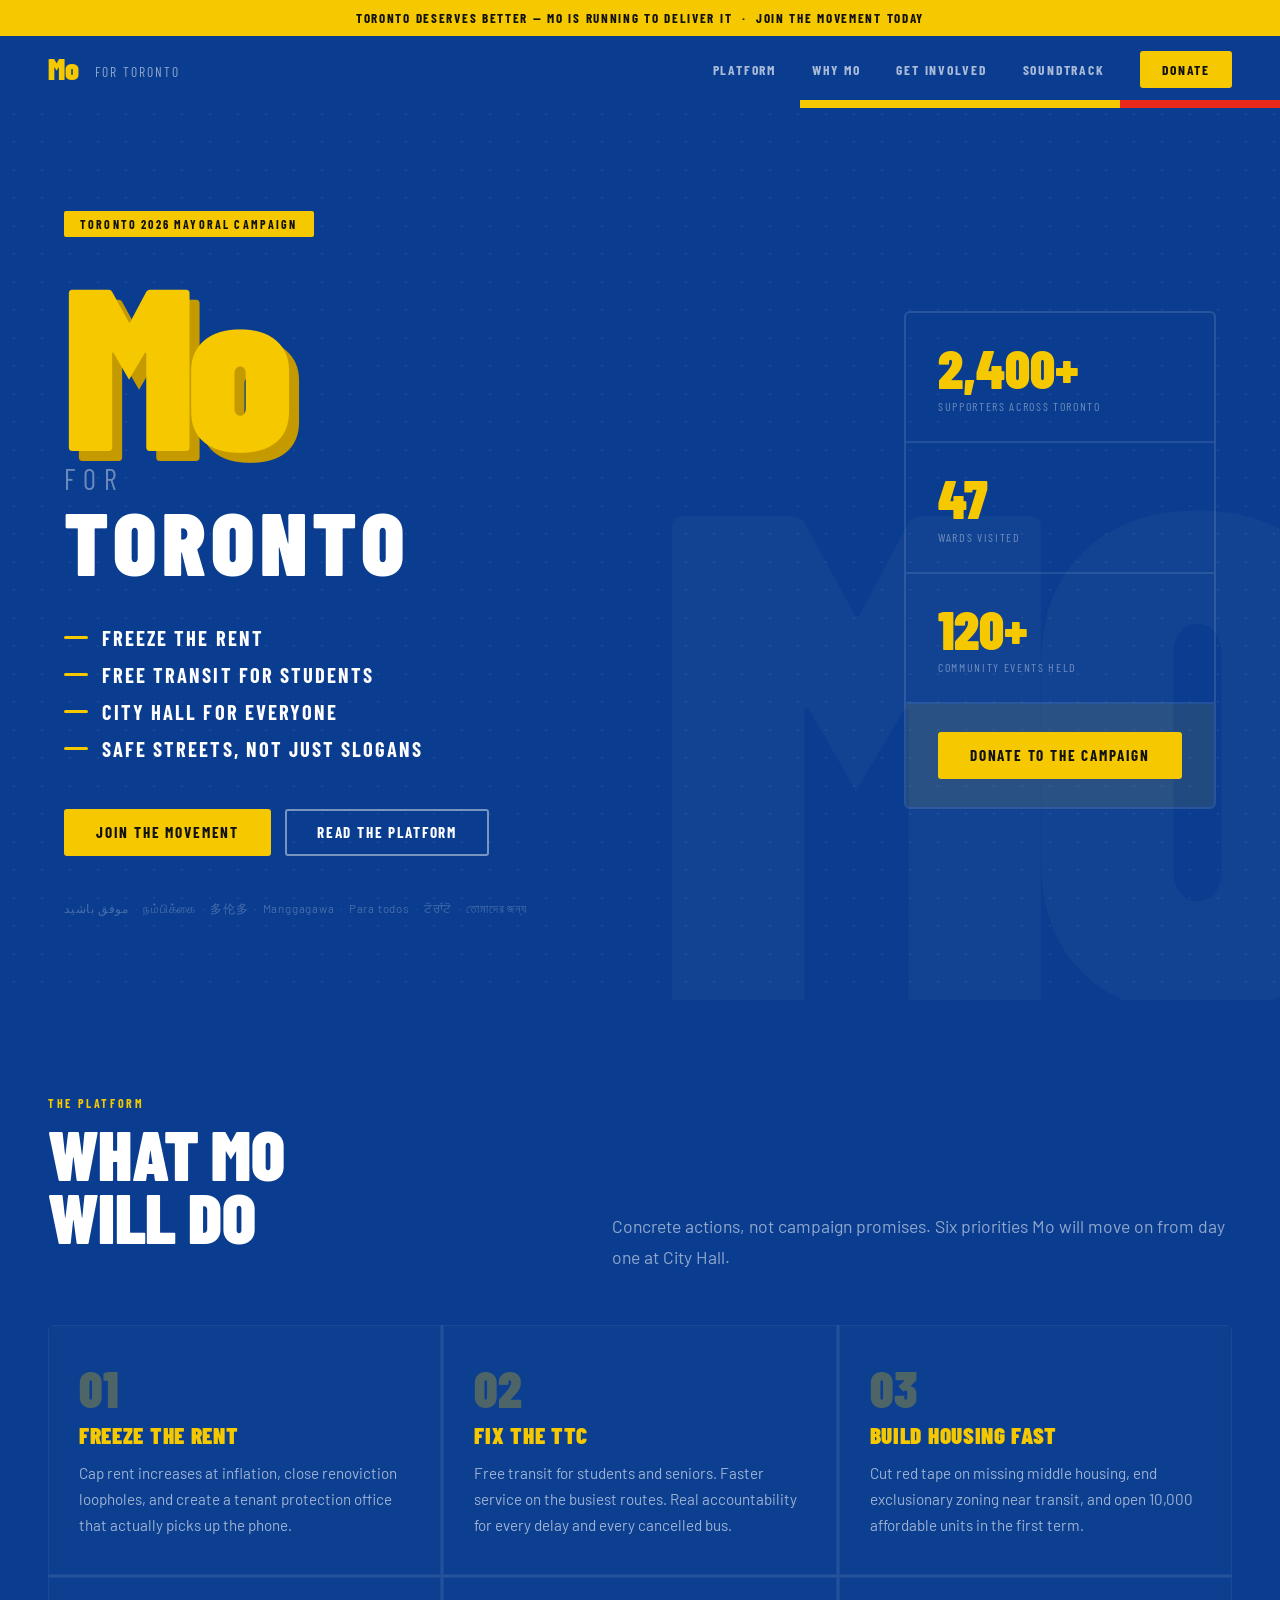
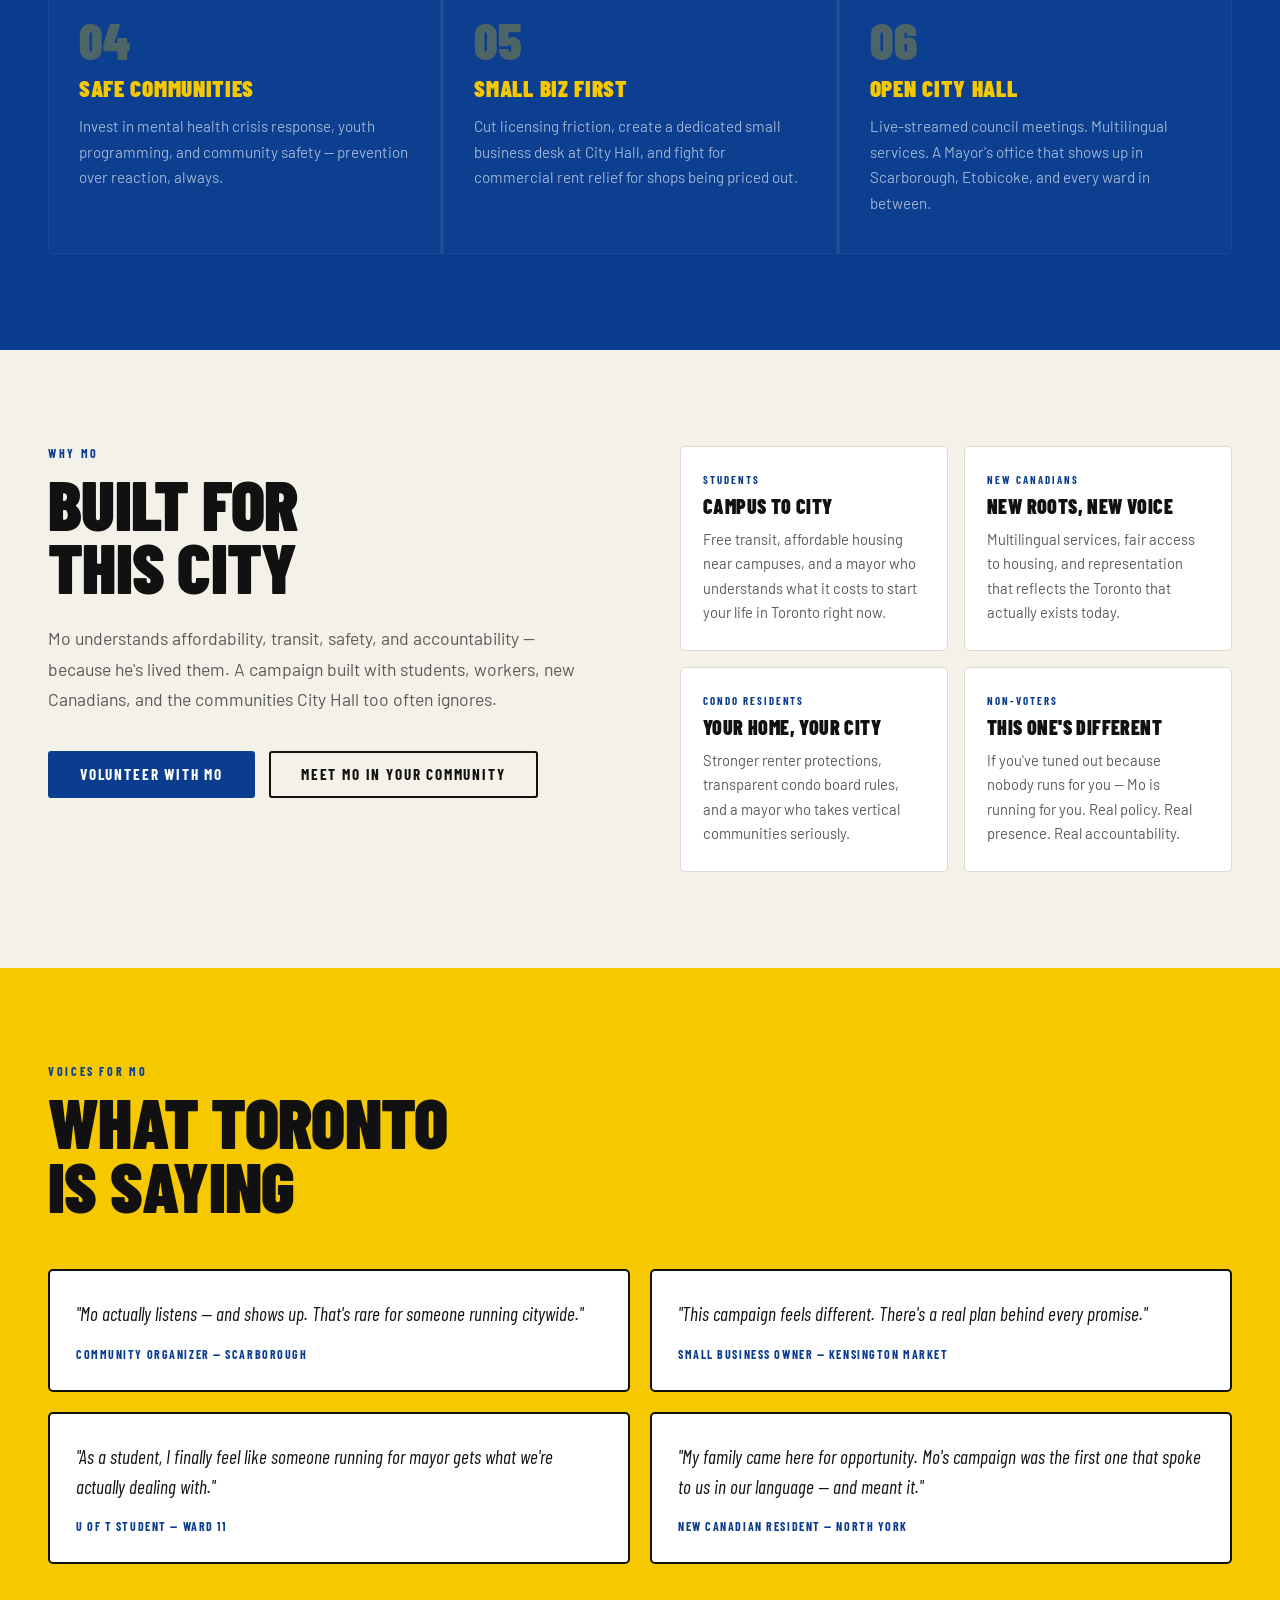
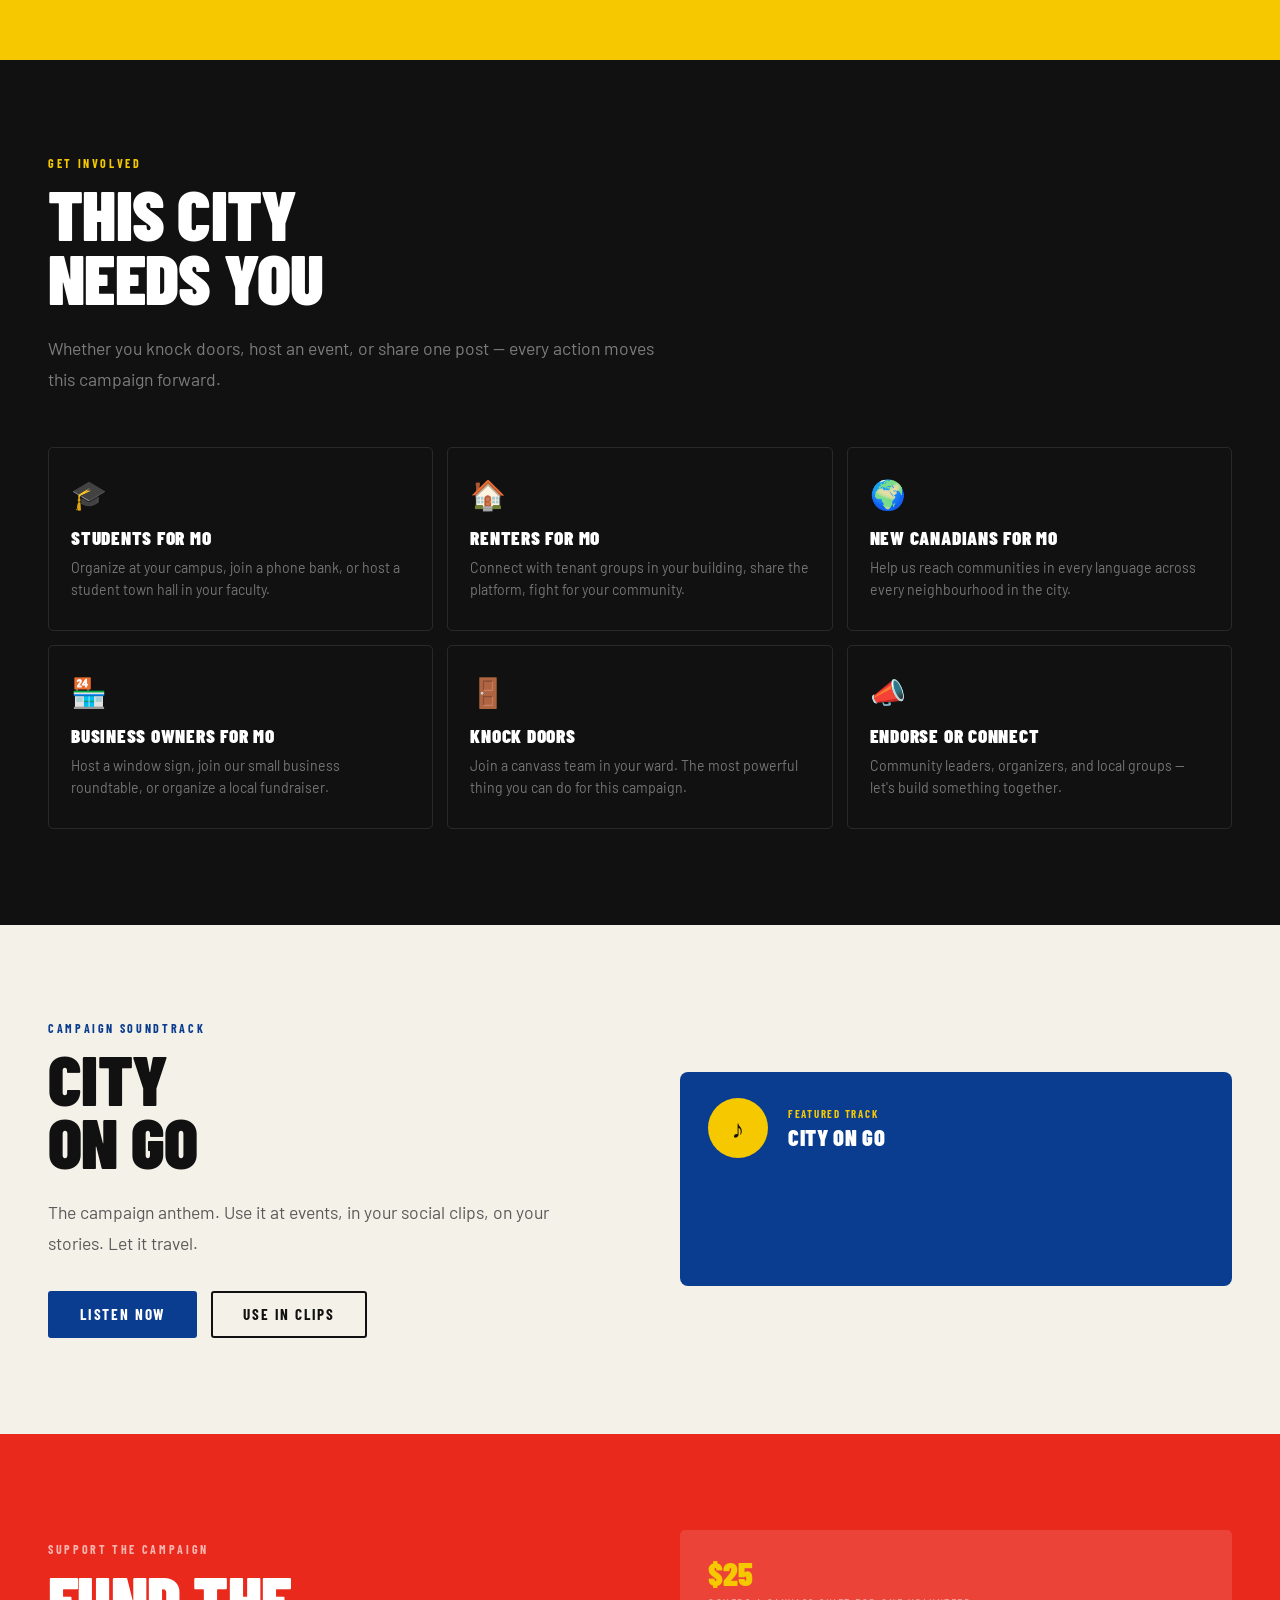
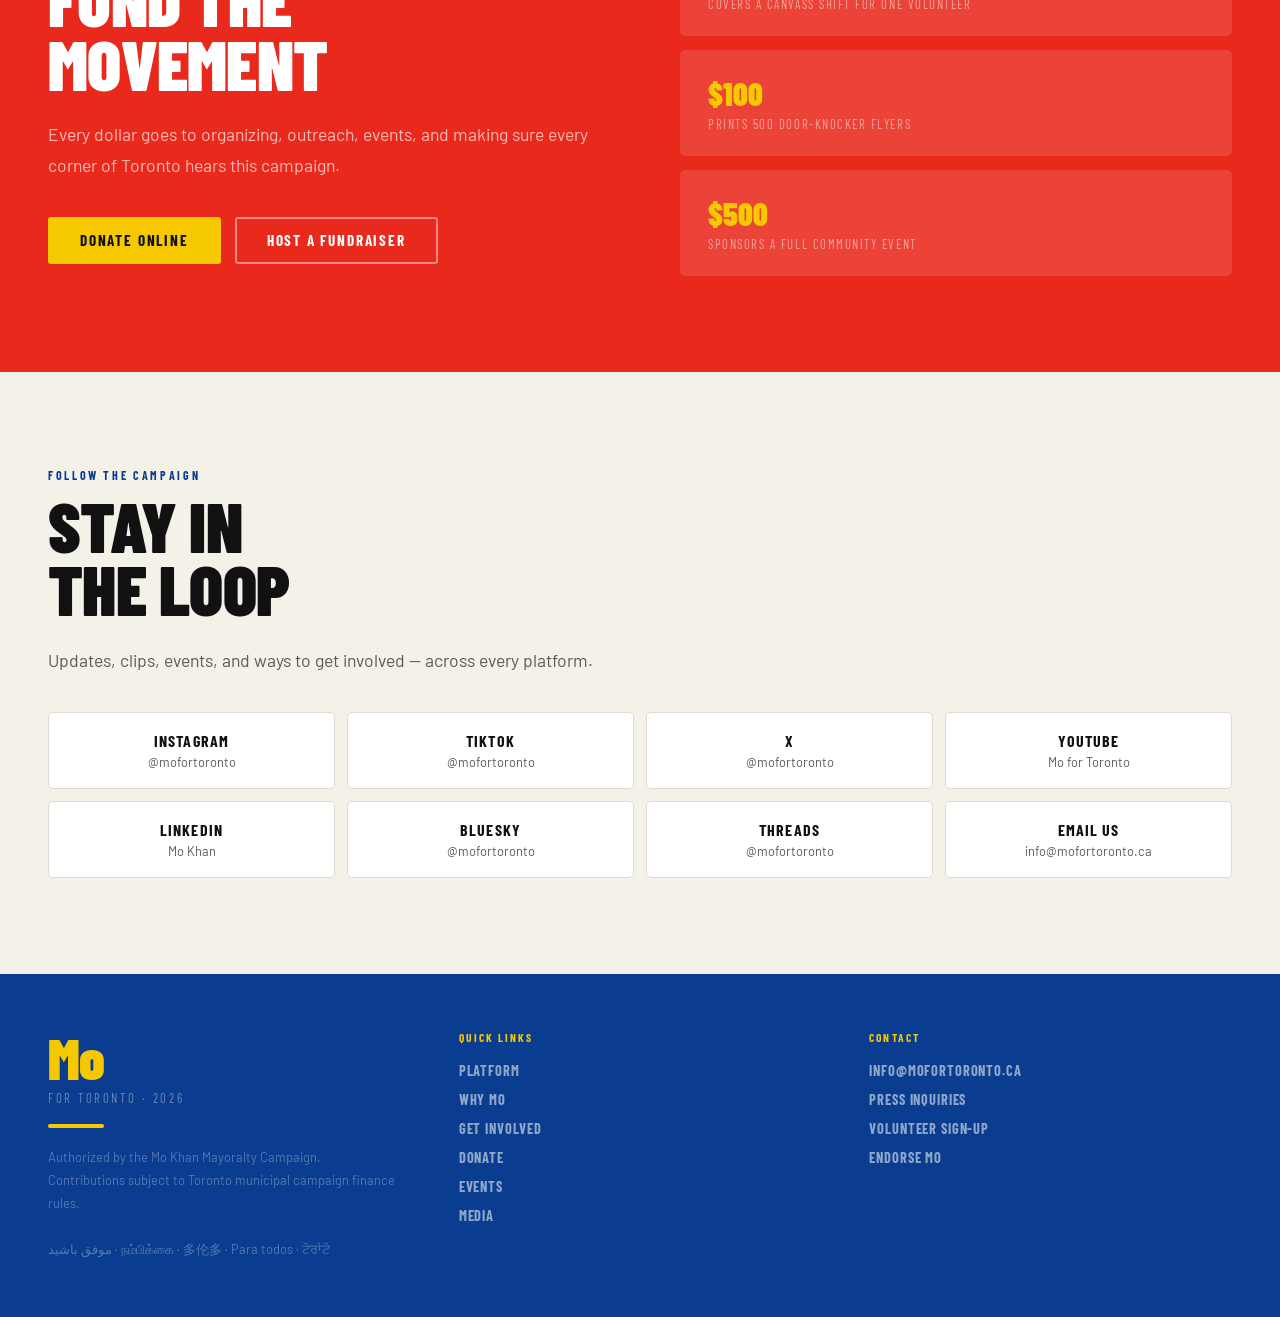
==== commit 46ed48f2: "Update index.html" ====
--- a/index.html
+++ b/index.html
@@ -9,252 +9,176 @@
   <link href="https://fonts.googleapis.com/css2?family=Barlow+Condensed:ital,wght@0,400;0,700;0,900;1,900&family=Barlow:wght@400;500;700&display=swap" rel="stylesheet">
   <style>
     :root {
-      --blue:   #0A3D8F;
-      --blue2:  #0D4FAF;
-      --yellow: #F5C800;
-      --yellow2:#C49A00;
-      --red:    #E8291C;
-      --black:  #111111;
-      --paper:  #F4F1E8;
-      --white:  #FEFEFE;
-      --muted:  #5a5a5a;
+      --blue:    #0A3D8F;
+      --blue2:   #0D4FAF;
+      --yellow:  #F5C800;
+      --yellow2: #C49A00;
+      --red:     #E8291C;
+      --black:   #111111;
+      --paper:   #F4F1E8;
+      --white:   #FEFEFE;
+      --muted:   #5a5a5a;
+      --max:     1200px;
     }
     *, *::before, *::after { box-sizing: border-box; margin: 0; padding: 0; }
     html { scroll-behavior: smooth; }
-    body {
-      font-family: 'Barlow', sans-serif;
-      background: var(--paper);
-      color: var(--black);
-      overflow-x: hidden;
-    }
-
-    /* ─── ANNOUNCEMENT BAR ─── */
+    body { font-family: 'Barlow', sans-serif; background: var(--paper); color: var(--black); overflow-x: hidden; }
+
+    /* ── ANN BAR ── */
     .ann-bar {
-      background: var(--yellow);
-      color: var(--black);
-      font-family: 'Barlow Condensed', sans-serif;
-      font-weight: 700;
-      font-size: 0.78rem;
-      letter-spacing: 0.13em;
-      text-transform: uppercase;
-      text-align: center;
-      padding: 9px 16px;
-    }
-
-    /* ─── NAV ─── */
+      background: var(--yellow); color: var(--black);
+      font-family: 'Barlow Condensed', sans-serif; font-weight: 700;
+      font-size: 0.82rem; letter-spacing: 0.13em; text-transform: uppercase;
+      text-align: center; padding: 10px 24px;
+    }
+
+    /* ── NAV ── */
     nav {
       background: var(--blue);
-      display: flex;
-      align-items: center;
-      justify-content: space-between;
-      padding: 0 28px;
-      height: 58px;
-      position: sticky;
-      top: 0;
-      z-index: 100;
+      display: flex; align-items: center; justify-content: space-between;
+      padding: 0 48px; height: 64px;
+      position: sticky; top: 0; z-index: 100;
     }
     .nav-logo {
-      font-family: 'Barlow Condensed', sans-serif;
-      font-weight: 900;
-      font-size: 1.6rem;
-      color: var(--yellow);
-      letter-spacing: -0.01em;
-      text-decoration: none;
-      line-height: 1;
+      font-family: 'Barlow Condensed', sans-serif; font-weight: 900;
+      font-size: 1.9rem; color: var(--yellow); text-decoration: none; line-height: 1;
     }
     .nav-logo span {
-      color: rgba(255,255,255,0.6);
-      font-weight: 400;
-      font-size: 0.8rem;
-      letter-spacing: 0.14em;
-      text-transform: uppercase;
-      margin-left: 8px;
-      vertical-align: middle;
-    }
-    .nav-links { display: flex; gap: 28px; list-style: none; }
+      color: rgba(255,255,255,0.55); font-weight: 400; font-size: 0.85rem;
+      letter-spacing: 0.15em; text-transform: uppercase; margin-left: 10px; vertical-align: middle;
+    }
+    .nav-links { display: flex; gap: 36px; list-style: none; align-items: center; }
     .nav-links a {
-      font-family: 'Barlow Condensed', sans-serif;
-      font-weight: 700;
-      font-size: 0.8rem;
-      letter-spacing: 0.12em;
-      text-transform: uppercase;
-      color: rgba(255,255,255,0.65);
-      text-decoration: none;
-      transition: color 0.15s;
+      font-family: 'Barlow Condensed', sans-serif; font-weight: 700;
+      font-size: 0.85rem; letter-spacing: 0.13em; text-transform: uppercase;
+      color: rgba(255,255,255,0.65); text-decoration: none; transition: color 0.15s;
     }
     .nav-links a:hover { color: var(--yellow); }
     .nav-cta {
-      background: var(--yellow) !important;
-      color: var(--black) !important;
-      padding: 8px 18px;
-      border-radius: 3px;
+      background: var(--yellow) !important; color: var(--black) !important;
+      padding: 10px 22px; border-radius: 3px;
     }
     .nav-cta:hover { background: white !important; color: var(--blue) !important; }
-    @media (max-width: 600px) { .nav-links { display: none; } }
-
-    /* ─── HERO ─── */
+
+    /* ── HERO ── */
     .hero {
       background: var(--blue);
-      min-height: 100svh;
-      display: flex;
-      flex-direction: column;
-      justify-content: flex-end;
-      padding: 0 32px 52px;
-      position: relative;
-      overflow: hidden;
+      min-height: 100vh;
+      display: grid;
+      grid-template-columns: 1fr 1fr;
+      align-items: stretch;
+      position: relative; overflow: hidden;
     }
     .hero::before {
       content: '';
-      position: absolute;
-      inset: 0;
-      background-image: radial-gradient(circle, rgba(255,255,255,0.06) 1px, transparent 1px);
-      background-size: 24px 24px;
-      pointer-events: none;
+      position: absolute; inset: 0;
+      background-image: radial-gradient(circle, rgba(255,255,255,0.055) 1px, transparent 1px);
+      background-size: 28px 28px; pointer-events: none;
+    }
+    .hero-stripe {
+      position: absolute; top: 0; left: 0; right: 0; height: 8px; display: flex;
+    }
+    .hero-left {
+      padding: 100px 64px 80px;
+      display: flex; flex-direction: column; justify-content: flex-end;
+      position: relative; z-index: 2;
+    }
+    .hero-right {
+      display: flex; flex-direction: column; justify-content: center; align-items: flex-end;
+      padding: 100px 64px 80px 0;
+      position: relative; z-index: 2;
     }
     .hero-bg-mo {
-      position: absolute;
-      bottom: -60px; right: -30px;
-      font-family: 'Barlow Condensed', sans-serif;
-      font-weight: 900;
-      font-size: 48vw;
-      line-height: 1;
-      color: rgba(255,255,255,0.035);
-      pointer-events: none;
-      user-select: none;
-      letter-spacing: -0.04em;
-    }
-    .hero-stripe {
-      position: absolute;
-      top: 0; left: 0; right: 0;
-      height: 7px;
-      display: flex;
-    }
-    .hero-corner {
-      position: absolute;
-      top: 0; right: 0;
-      width: 110px; height: 110px;
-      display: grid;
-      grid-template-columns: 1fr 1fr;
-    }
-    .hero-content { position: relative; z-index: 2; }
-
+      position: absolute; bottom: -80px; right: -60px;
+      font-family: 'Barlow Condensed', sans-serif; font-weight: 900;
+      font-size: 55vw; line-height: 1;
+      color: rgba(255,255,255,0.032); pointer-events: none; user-select: none;
+      letter-spacing: -0.04em; z-index: 1;
+    }
     .hero-tag {
-      display: inline-block;
-      background: var(--yellow);
-      color: var(--black);
-      font-family: 'Barlow Condensed', sans-serif;
-      font-weight: 700;
-      font-size: 0.7rem;
-      letter-spacing: 0.18em;
-      text-transform: uppercase;
-      padding: 5px 14px;
-      border-radius: 2px;
-      margin-bottom: 24px;
-      opacity: 0;
-      animation: riseIn 0.5s ease 0.1s forwards;
+      display: inline-block; background: var(--yellow); color: var(--black);
+      font-family: 'Barlow Condensed', sans-serif; font-weight: 700;
+      font-size: 0.75rem; letter-spacing: 0.18em; text-transform: uppercase;
+      padding: 6px 16px; border-radius: 2px; margin-bottom: 28px; width: fit-content;
+      opacity: 0; animation: riseIn 0.5s ease 0.1s forwards;
     }
     .hero-name-wrap {
-      position: relative;
-      display: inline-block;
-      opacity: 0;
-      animation: riseIn 0.55s ease 0.25s forwards;
+      position: relative; display: inline-block;
+      opacity: 0; animation: riseIn 0.55s ease 0.25s forwards;
     }
     .hero-name-shadow {
-      position: absolute;
-      top: 8px; left: 8px;
-      font-family: 'Barlow Condensed', sans-serif;
-      font-weight: 900;
-      font-size: clamp(100px, 28vw, 210px);
-      line-height: 0.82;
-      letter-spacing: -0.03em;
-      color: var(--yellow2);
-      z-index: 0;
-      pointer-events: none;
-      user-select: none;
+      position: absolute; top: 10px; left: 10px;
+      font-family: 'Barlow Condensed', sans-serif; font-weight: 900;
+      font-size: clamp(120px, 18vw, 240px); line-height: 0.82; letter-spacing: -0.03em;
+      color: var(--yellow2); z-index: 0; pointer-events: none; user-select: none;
     }
     .hero-name {
       position: relative; z-index: 1;
-      font-family: 'Barlow Condensed', sans-serif;
-      font-weight: 900;
-      font-size: clamp(100px, 28vw, 210px);
-      line-height: 0.82;
-      letter-spacing: -0.03em;
-      color: var(--yellow);
-      display: block;
-    }
-    .hero-byline {
-      opacity: 0;
-      animation: riseIn 0.55s ease 0.4s forwards;
-    }
+      font-family: 'Barlow Condensed', sans-serif; font-weight: 900;
+      font-size: clamp(120px, 18vw, 240px); line-height: 0.82; letter-spacing: -0.03em;
+      color: var(--yellow); display: block;
+    }
+    .hero-byline { opacity: 0; animation: riseIn 0.55s ease 0.4s forwards; }
     .hero-for {
-      font-family: 'Barlow Condensed', sans-serif;
-      font-weight: 400;
-      font-size: clamp(16px, 3.5vw, 28px);
-      letter-spacing: 0.26em;
-      text-transform: uppercase;
-      color: rgba(255,255,255,0.42);
-      display: block;
-      margin-top: 6px;
+      font-family: 'Barlow Condensed', sans-serif; font-weight: 400;
+      font-size: clamp(18px, 2.2vw, 32px); letter-spacing: 0.28em;
+      text-transform: uppercase; color: rgba(255,255,255,0.4);
+      display: block; margin-top: 8px;
     }
     .hero-toronto {
-      font-family: 'Barlow Condensed', sans-serif;
-      font-weight: 900;
-      font-size: clamp(36px, 9.5vw, 76px);
-      letter-spacing: 0.05em;
-      text-transform: uppercase;
-      color: white;
-      display: block;
-      line-height: 1;
+      font-family: 'Barlow Condensed', sans-serif; font-weight: 900;
+      font-size: clamp(40px, 7vw, 96px); letter-spacing: 0.06em;
+      text-transform: uppercase; color: white; display: block; line-height: 1;
     }
     .hero-slogans {
-      margin-top: 32px;
-      display: flex;
-      flex-direction: column;
-      gap: 11px;
-      opacity: 0;
-      animation: riseIn 0.55s ease 0.55s forwards;
+      margin-top: 40px; display: flex; flex-direction: column; gap: 13px;
+      opacity: 0; animation: riseIn 0.55s ease 0.55s forwards;
     }
     .hero-slogan {
-      display: flex;
-      align-items: center;
-      gap: 13px;
-      font-family: 'Barlow Condensed', sans-serif;
-      font-weight: 700;
-      font-size: clamp(14px, 3.2vw, 20px);
-      letter-spacing: 0.09em;
-      text-transform: uppercase;
-      color: white;
-    }
-    .s-dash { width: 20px; height: 3px; background: var(--yellow); border-radius: 2px; flex-shrink: 0; }
+      display: flex; align-items: center; gap: 14px;
+      font-family: 'Barlow Condensed', sans-serif; font-weight: 700;
+      font-size: clamp(16px, 1.6vw, 22px); letter-spacing: 0.1em;
+      text-transform: uppercase; color: white;
+    }
+    .s-dash { width: 24px; height: 3px; background: var(--yellow); border-radius: 2px; flex-shrink: 0; }
     .hero-btns {
-      margin-top: 40px;
-      display: flex; gap: 12px; flex-wrap: wrap;
-      opacity: 0;
-      animation: riseIn 0.5s ease 0.7s forwards;
+      margin-top: 48px; display: flex; gap: 14px; flex-wrap: wrap;
+      opacity: 0; animation: riseIn 0.5s ease 0.7s forwards;
     }
     .hero-langs {
-      margin-top: 34px;
-      font-size: 0.68rem;
-      color: rgba(255,255,255,0.26);
-      letter-spacing: 0.06em;
-      line-height: 2.1;
-      opacity: 0;
-      animation: riseIn 0.5s ease 0.85s forwards;
-    }
-
-    /* ─── BUTTONS ─── */
+      margin-top: 40px; font-size: 0.72rem;
+      color: rgba(255,255,255,0.25); letter-spacing: 0.07em; line-height: 2.1;
+      opacity: 0; animation: riseIn 0.5s ease 0.85s forwards;
+    }
+    /* right side — big stat block */
+    .hero-stats-block {
+      opacity: 0; animation: riseIn 0.6s ease 0.5s forwards;
+      display: flex; flex-direction: column; gap: 0;
+      border: 2px solid rgba(255,255,255,0.12); border-radius: 6px; overflow: hidden;
+      min-width: 280px;
+    }
+    .hero-stat {
+      padding: 28px 32px;
+      border-bottom: 2px solid rgba(255,255,255,0.1);
+    }
+    .hero-stat:last-child { border-bottom: none; }
+    .hero-stat-num {
+      font-family: 'Barlow Condensed', sans-serif; font-weight: 900;
+      font-size: 3.4rem; color: var(--yellow); line-height: 1; display: block;
+    }
+    .hero-stat-lbl {
+      font-family: 'Barlow Condensed', sans-serif; font-size: 0.75rem;
+      letter-spacing: 0.14em; text-transform: uppercase;
+      color: rgba(255,255,255,0.4); display: block; margin-top: 4px;
+    }
+
+    /* ── BUTTONS ── */
     .btn {
       display: inline-block;
-      font-family: 'Barlow Condensed', sans-serif;
-      font-weight: 700;
-      font-size: 0.9rem;
-      letter-spacing: 0.12em;
-      text-transform: uppercase;
-      text-decoration: none;
-      padding: 13px 26px;
-      border-radius: 3px;
-      border: 2px solid transparent;
-      cursor: pointer;
+      font-family: 'Barlow Condensed', sans-serif; font-weight: 700;
+      font-size: 0.95rem; letter-spacing: 0.12em; text-transform: uppercase;
+      text-decoration: none; padding: 14px 30px; border-radius: 3px;
+      border: 2px solid transparent; cursor: pointer;
       transition: transform 0.12s, background 0.15s, color 0.15s, border-color 0.15s;
       line-height: 1;
     }
@@ -270,327 +194,209 @@
     .btn-red { background: var(--red); color: white; border-color: var(--red); }
     .btn-red:hover { opacity: 0.88; }
 
-    /* ─── STAT BAR ─── */
-    .stat-bar {
-      background: var(--black);
-      display: grid;
-      grid-template-columns: repeat(3,1fr);
-    }
-    .stat-item {
-      padding: 24px 16px;
-      text-align: center;
-      border-right: 1px solid rgba(255,255,255,0.07);
-    }
-    .stat-item:last-child { border-right: none; }
-    .stat-num {
-      font-family: 'Barlow Condensed', sans-serif;
-      font-weight: 900;
-      font-size: 2.4rem;
-      color: var(--yellow);
-      display: block; line-height: 1;
-    }
-    .stat-label {
-      font-family: 'Barlow Condensed', sans-serif;
-      font-size: 0.7rem;
-      letter-spacing: 0.12em;
-      text-transform: uppercase;
-      color: rgba(255,255,255,0.4);
-      display: block;
-      margin-top: 5px;
-    }
-
-    /* ─── SECTIONS ─── */
-    .section { padding: 76px 32px; }
-    .section-inner { max-width: 720px; margin: 0 auto; }
+    /* ── SECTIONS ── */
+    .section { padding: 96px 48px; }
+    .section-inner { max-width: var(--max); margin: 0 auto; }
     .eyebrow {
-      font-family: 'Barlow Condensed', sans-serif;
-      font-weight: 700;
-      font-size: 0.7rem;
-      letter-spacing: 0.22em;
-      text-transform: uppercase;
-      color: var(--blue);
-      display: block;
-      margin-bottom: 10px;
+      font-family: 'Barlow Condensed', sans-serif; font-weight: 700;
+      font-size: 0.75rem; letter-spacing: 0.22em; text-transform: uppercase;
+      color: var(--blue); display: block; margin-bottom: 12px;
     }
     .section-title {
-      font-family: 'Barlow Condensed', sans-serif;
-      font-weight: 900;
-      font-size: clamp(40px, 8vw, 64px);
-      line-height: 0.92;
-      letter-spacing: -0.01em;
-      text-transform: uppercase;
-      margin-bottom: 20px;
-    }
-    .section-body {
-      font-size: 1rem;
-      line-height: 1.75;
-      color: var(--muted);
-      max-width: 560px;
-    }
-
-    /* ─── PLATFORM ─── */
+      font-family: 'Barlow Condensed', sans-serif; font-weight: 900;
+      font-size: clamp(48px, 5.5vw, 80px); line-height: 0.9; letter-spacing: -0.01em;
+      text-transform: uppercase; margin-bottom: 24px;
+    }
+    .section-body { font-size: 1.1rem; line-height: 1.75; color: var(--muted); max-width: 620px; }
+
+    /* ── PLATFORM ── */
     .platform-section { background: var(--blue); }
     .platform-section .eyebrow { color: var(--yellow); }
     .platform-section .section-title { color: white; }
+    .platform-header { display: flex; justify-content: space-between; align-items: flex-end; flex-wrap: wrap; gap: 24px; margin-bottom: 52px; }
+    .platform-header .section-body { color: rgba(255,255,255,0.55); }
     .platform-grid {
-      display: grid;
-      grid-template-columns: repeat(auto-fit, minmax(280px, 1fr));
-      gap: 2px;
-      margin-top: 44px;
-      background: rgba(255,255,255,0.08);
-      border-radius: 6px;
-      overflow: hidden;
+      display: grid; grid-template-columns: repeat(3, 1fr);
+      gap: 2px; background: rgba(255,255,255,0.1);
+      border-radius: 6px; overflow: hidden;
     }
     .p-card {
-      background: rgba(10,61,143,0.85);
-      padding: 28px 24px;
-      transition: background 0.2s;
-      border: 1px solid rgba(255,255,255,0.07);
+      background: rgba(10,61,143,0.9); padding: 36px 30px;
+      transition: background 0.2s; border: 1px solid rgba(255,255,255,0.06);
     }
     .p-card:hover { background: rgba(255,255,255,0.08); }
     .p-num {
-      font-family: 'Barlow Condensed', sans-serif;
-      font-weight: 900;
-      font-size: 2.8rem;
-      color: var(--yellow);
-      opacity: 0.3;
-      line-height: 1;
-      margin-bottom: 6px;
+      font-family: 'Barlow Condensed', sans-serif; font-weight: 900;
+      font-size: 3.2rem; color: var(--yellow); opacity: 0.28; line-height: 1; margin-bottom: 8px;
     }
     .p-title {
-      font-family: 'Barlow Condensed', sans-serif;
-      font-weight: 900;
-      font-size: 1.35rem;
-      letter-spacing: 0.03em;
-      text-transform: uppercase;
-      color: var(--yellow);
-      margin-bottom: 10px;
-    }
-    .p-body { font-size: 0.92rem; line-height: 1.65; color: rgba(255,255,255,0.62); }
-
-    /* ─── WHY MO ─── */
+      font-family: 'Barlow Condensed', sans-serif; font-weight: 900;
+      font-size: 1.45rem; letter-spacing: 0.03em; text-transform: uppercase;
+      color: var(--yellow); margin-bottom: 12px;
+    }
+    .p-body { font-size: 0.95rem; line-height: 1.7; color: rgba(255,255,255,0.6); }
+
+    /* ── WHY MO ── */
     .why-section { background: var(--paper); }
-    .why-grid {
-      display: grid;
-      grid-template-columns: 1fr 1fr;
-      gap: 14px;
-      margin-top: 36px;
-    }
-    @media (max-width: 520px) { .why-grid { grid-template-columns: 1fr; } }
+    .why-layout { display: grid; grid-template-columns: 1fr 1fr; gap: 80px; align-items: start; }
+    .why-left {}
+    .why-grid { display: grid; grid-template-columns: 1fr 1fr; gap: 16px; margin-top: 0; }
     .w-card {
-      background: white;
-      border: 1.5px solid #dedad0;
-      border-radius: 5px;
-      padding: 22px 20px;
+      background: white; border: 1.5px solid #dedad0;
+      border-radius: 5px; padding: 26px 22px;
     }
     .w-card-eyebrow {
-      font-family: 'Barlow Condensed', sans-serif;
-      font-weight: 700;
-      font-size: 0.66rem;
-      letter-spacing: 0.18em;
-      text-transform: uppercase;
-      color: var(--blue);
-      margin-bottom: 7px;
+      font-family: 'Barlow Condensed', sans-serif; font-weight: 700;
+      font-size: 0.68rem; letter-spacing: 0.18em; text-transform: uppercase;
+      color: var(--blue); margin-bottom: 8px;
     }
     .w-card-title {
-      font-family: 'Barlow Condensed', sans-serif;
-      font-weight: 900;
-      font-size: 1.2rem;
-      text-transform: uppercase;
-      letter-spacing: 0.02em;
-      margin-bottom: 8px;
-    }
-    .w-card-body { font-size: 0.9rem; line-height: 1.65; color: var(--muted); }
-
-    /* ─── ENDORSEMENTS ─── */
+      font-family: 'Barlow Condensed', sans-serif; font-weight: 900;
+      font-size: 1.25rem; text-transform: uppercase; letter-spacing: 0.02em; margin-bottom: 9px;
+    }
+    .w-card-body { font-size: 0.92rem; line-height: 1.65; color: var(--muted); }
+
+    /* ── ENDORSEMENTS ── */
     .endorse-section { background: var(--yellow); }
     .endorse-section .eyebrow { color: var(--blue); }
     .endorse-section .section-title { color: var(--black); }
-    .endorse-list {
-      margin-top: 36px;
-      border: 2px solid var(--black);
-      border-radius: 5px;
-      overflow: hidden;
-    }
+    .endorse-layout { display: grid; grid-template-columns: 1fr 1fr; gap: 20px; margin-top: 52px; }
     .e-item {
-      padding: 22px 24px;
-      border-bottom: 2px solid var(--black);
-      background: white;
+      background: white; border: 2px solid var(--black);
+      border-radius: 5px; padding: 28px 26px;
       transition: background 0.15s;
     }
-    .e-item:last-child { border-bottom: none; }
     .e-item:hover { background: var(--paper); }
     .e-quote {
-      font-family: 'Barlow Condensed', sans-serif;
-      font-style: italic;
-      font-size: 1.12rem;
-      line-height: 1.5;
-      color: var(--black);
-      margin-bottom: 10px;
+      font-family: 'Barlow Condensed', sans-serif; font-style: italic;
+      font-size: 1.2rem; line-height: 1.55; color: var(--black); margin-bottom: 14px;
     }
     .e-who {
-      font-family: 'Barlow Condensed', sans-serif;
-      font-weight: 700;
-      font-size: 0.72rem;
-      letter-spacing: 0.13em;
-      text-transform: uppercase;
-      color: var(--blue);
-    }
-
-    /* ─── GET INVOLVED ─── */
+      font-family: 'Barlow Condensed', sans-serif; font-weight: 700;
+      font-size: 0.75rem; letter-spacing: 0.13em; text-transform: uppercase; color: var(--blue);
+    }
+
+    /* ── GET INVOLVED ── */
     .involve-section { background: var(--black); }
     .involve-section .eyebrow { color: var(--yellow); }
     .involve-section .section-title { color: white; }
     .involve-section .section-body { color: rgba(255,255,255,0.45); }
     .involve-grid {
-      display: grid;
-      grid-template-columns: repeat(auto-fit, minmax(200px, 1fr));
-      gap: 12px;
-      margin-top: 36px;
+      display: grid; grid-template-columns: repeat(3, 1fr);
+      gap: 14px; margin-top: 52px;
     }
     .i-card {
-      border: 1.5px solid rgba(255,255,255,0.1);
-      border-radius: 5px;
-      padding: 22px 18px;
-      text-decoration: none;
-      display: block;
+      border: 1.5px solid rgba(255,255,255,0.1); border-radius: 5px;
+      padding: 28px 22px; text-decoration: none; display: block;
       transition: border-color 0.15s, background 0.15s;
     }
-    .i-card:hover { border-color: var(--yellow); background: rgba(245,200,0,0.05); }
-    .i-icon { font-size: 1.5rem; margin-bottom: 12px; display: block; }
+    .i-card:hover { border-color: var(--yellow); background: rgba(245,200,0,0.04); }
+    .i-icon { font-size: 1.8rem; margin-bottom: 14px; display: block; }
     .i-title {
-      font-family: 'Barlow Condensed', sans-serif;
-      font-weight: 900;
-      font-size: 1.1rem;
-      text-transform: uppercase;
-      letter-spacing: 0.04em;
-      color: white;
-      margin-bottom: 6px;
-    }
-    .i-body { font-size: 0.84rem; line-height: 1.55; color: rgba(255,255,255,0.42); }
-
-    /* ─── SOUNDTRACK ─── */
+      font-family: 'Barlow Condensed', sans-serif; font-weight: 900;
+      font-size: 1.2rem; text-transform: uppercase; letter-spacing: 0.04em;
+      color: white; margin-bottom: 8px;
+    }
+    .i-body { font-size: 0.88rem; line-height: 1.6; color: rgba(255,255,255,0.42); }
+
+    /* ── SOUNDTRACK ── */
     .sound-section { background: var(--paper); }
-    .sound-card {
-      margin-top: 28px;
-      background: var(--blue);
-      border-radius: 8px;
-      overflow: hidden;
-    }
-    .sound-header {
-      padding: 22px 24px 16px;
-      display: flex;
-      align-items: center;
-      gap: 18px;
-    }
+    .sound-layout { display: grid; grid-template-columns: 1fr 1fr; gap: 80px; align-items: center; }
+    .sound-card { background: var(--blue); border-radius: 8px; overflow: hidden; }
+    .sound-header { padding: 26px 28px 20px; display: flex; align-items: center; gap: 20px; }
     .sound-disc {
-      width: 54px; height: 54px;
-      border-radius: 50%;
-      background: var(--yellow);
+      width: 60px; height: 60px; border-radius: 50%; background: var(--yellow);
       display: flex; align-items: center; justify-content: center;
-      font-size: 1.4rem;
-      flex-shrink: 0;
-      animation: spin 8s linear infinite;
+      font-size: 1.6rem; flex-shrink: 0; animation: spin 8s linear infinite;
     }
     @keyframes spin { to { transform: rotate(360deg); } }
     .sound-lbl {
-      font-family: 'Barlow Condensed', sans-serif;
-      font-weight: 700;
-      font-size: 0.66rem;
-      letter-spacing: 0.16em;
-      text-transform: uppercase;
-      color: var(--yellow);
-      margin-bottom: 3px;
+      font-family: 'Barlow Condensed', sans-serif; font-weight: 700;
+      font-size: 0.68rem; letter-spacing: 0.16em; text-transform: uppercase;
+      color: var(--yellow); margin-bottom: 4px;
     }
     .sound-title {
-      font-family: 'Barlow Condensed', sans-serif;
-      font-weight: 900;
-      font-size: 1.35rem;
-      text-transform: uppercase;
-      color: white;
-      letter-spacing: 0.03em;
-    }
-    .sound-embed { padding: 0 16px 16px; }
+      font-family: 'Barlow Condensed', sans-serif; font-weight: 900;
+      font-size: 1.4rem; text-transform: uppercase; color: white; letter-spacing: 0.03em;
+    }
+    .sound-embed { padding: 0 18px 18px; }
     .sound-embed iframe { width: 100%; border-radius: 6px; border: 0; display: block; }
 
-    /* ─── DONATE ─── */
+    /* ── DONATE TEASER ── */
     .donate-section { background: var(--red); }
     .donate-section .eyebrow { color: rgba(255,255,255,0.65); }
     .donate-section .section-title { color: white; }
     .donate-section .section-body { color: rgba(255,255,255,0.68); }
-
-    /* ─── SOCIAL ─── */
+    .donate-layout { display: grid; grid-template-columns: 1fr 1fr; gap: 80px; align-items: center; }
+
+    /* ── SOCIAL ── */
     .social-section { background: var(--paper); }
     .social-grid {
-      display: grid;
-      grid-template-columns: repeat(auto-fit, minmax(140px,1fr));
-      gap: 10px;
-      margin-top: 28px;
+      display: grid; grid-template-columns: repeat(4, 1fr);
+      gap: 12px; margin-top: 36px;
     }
     .s-link {
-      display: block;
-      text-decoration: none;
-      background: white;
-      border: 1.5px solid #dedad0;
-      border-radius: 5px;
-      padding: 16px 14px;
-      text-align: center;
-      transition: border-color 0.15s, transform 0.12s;
+      display: block; text-decoration: none; background: white;
+      border: 1.5px solid #dedad0; border-radius: 5px; padding: 18px 16px;
+      text-align: center; transition: border-color 0.15s, transform 0.12s;
     }
     .s-link:hover { border-color: var(--blue); transform: translateY(-2px); }
     .s-name {
-      font-family: 'Barlow Condensed', sans-serif;
-      font-weight: 700;
-      font-size: 0.95rem;
-      letter-spacing: 0.07em;
-      text-transform: uppercase;
-      color: var(--black);
-      display: block;
-    }
-    .s-handle { font-size: 0.76rem; color: var(--muted); margin-top: 3px; display: block; }
-
-    /* ─── FOOTER ─── */
-    footer {
-      background: var(--blue);
-      padding: 44px 32px;
-      text-align: center;
-    }
+      font-family: 'Barlow Condensed', sans-serif; font-weight: 700;
+      font-size: 1rem; letter-spacing: 0.07em; text-transform: uppercase;
+      color: var(--black); display: block;
+    }
+    .s-handle { font-size: 0.8rem; color: var(--muted); margin-top: 4px; display: block; }
+
+    /* ── FOOTER ── */
+    footer { background: var(--blue); padding: 56px 48px; }
+    .footer-inner { max-width: var(--max); margin: 0 auto; display: grid; grid-template-columns: 1fr 1fr 1fr; gap: 48px; align-items: start; }
     .f-logo {
-      font-family: 'Barlow Condensed', sans-serif;
-      font-weight: 900;
-      font-size: 3rem;
-      color: var(--yellow);
-      letter-spacing: -0.02em;
-      display: block;
-      line-height: 1;
-      margin-bottom: 3px;
+      font-family: 'Barlow Condensed', sans-serif; font-weight: 900;
+      font-size: 3.5rem; color: var(--yellow); letter-spacing: -0.02em;
+      display: block; line-height: 1; margin-bottom: 4px;
     }
     .f-sub {
-      font-family: 'Barlow Condensed', sans-serif;
-      font-weight: 400;
-      font-size: 0.78rem;
-      letter-spacing: 0.2em;
-      text-transform: uppercase;
-      color: rgba(255,255,255,0.38);
-      margin-bottom: 24px;
-    }
-    .f-bar {
-      width: 72px; height: 4px;
-      background: var(--yellow);
-      border-radius: 2px;
-      margin: 0 auto 24px;
-    }
-    .f-note {
-      font-size: 0.76rem;
-      color: rgba(255,255,255,0.28);
-      line-height: 1.8;
-      max-width: 500px;
-      margin: 0 auto;
-    }
+      font-family: 'Barlow Condensed', sans-serif; font-weight: 400;
+      font-size: 0.8rem; letter-spacing: 0.2em; text-transform: uppercase;
+      color: rgba(255,255,255,0.38); margin-bottom: 18px;
+    }
+    .f-bar { width: 56px; height: 4px; background: var(--yellow); border-radius: 2px; margin-bottom: 18px; }
+    .f-note { font-size: 0.8rem; color: rgba(255,255,255,0.3); line-height: 1.8; }
+    .f-col-title {
+      font-family: 'Barlow Condensed', sans-serif; font-weight: 700;
+      font-size: 0.72rem; letter-spacing: 0.18em; text-transform: uppercase;
+      color: var(--yellow); margin-bottom: 16px;
+    }
+    .f-links { list-style: none; display: flex; flex-direction: column; gap: 10px; }
+    .f-links a {
+      font-family: 'Barlow Condensed', sans-serif; font-weight: 700;
+      font-size: 0.9rem; letter-spacing: 0.06em; text-transform: uppercase;
+      color: rgba(255,255,255,0.55); text-decoration: none; transition: color 0.15s;
+    }
+    .f-links a:hover { color: var(--yellow); }
 
     @keyframes riseIn {
-      from { opacity: 0; transform: translateY(22px); }
+      from { opacity: 0; transform: translateY(24px); }
       to   { opacity: 1; transform: translateY(0); }
+    }
+
+    @media (max-width: 900px) {
+      .hero { grid-template-columns: 1fr; min-height: auto; }
+      .hero-right { display: none; }
+      .hero-left { padding: 80px 28px 52px; }
+      .platform-grid { grid-template-columns: 1fr 1fr; }
+      .why-layout, .sound-layout, .donate-layout { grid-template-columns: 1fr; gap: 36px; }
+      .endorse-layout { grid-template-columns: 1fr; }
+      .involve-grid { grid-template-columns: 1fr 1fr; }
+      .social-grid { grid-template-columns: repeat(2,1fr); }
+      .footer-inner { grid-template-columns: 1fr 1fr; }
+      .section { padding: 64px 28px; }
+    }
+    @media (max-width: 560px) {
+      .platform-grid, .why-grid, .involve-grid, .footer-inner { grid-template-columns: 1fr; }
+      nav { padding: 0 20px; }
+      .nav-links { display: none; }
     }
   </style>
 </head>
@@ -599,258 +405,204 @@
   <div class="ann-bar">Toronto deserves better — Mo is running to deliver it &nbsp;·&nbsp; Join the movement today</div>
 
   <nav>
-    <a class="nav-logo" href="#">Mo <span>for Toronto</span></a>
+    <a class="nav-logo" href="index.html">Mo <span>for Toronto</span></a>
     <ul class="nav-links">
       <li><a href="#platform">Platform</a></li>
       <li><a href="#why">Why Mo</a></li>
       <li><a href="#involve">Get Involved</a></li>
-      <li><a href="#donate" class="nav-cta">Donate</a></li>
+      <li><a href="#sound">Soundtrack</a></li>
+      <li><a href="donate.html" class="nav-cta">Donate</a></li>
     </ul>
   </nav>
 
-  <!-- ─── HERO ─── -->
+  <!-- HERO -->
   <section class="hero">
     <div class="hero-stripe">
-      <span style="background:#0A3D8F; flex:5;"></span>
-      <span style="background:#F5C800; flex:2;"></span>
-      <span style="background:#E8291C; flex:1;"></span>
-    </div>
-    <div class="hero-corner">
-      <div style="background:#F5C800;"></div>
-      <div style="background:#0D4FAF;"></div>
-      <div style="background:#0D4FAF;"></div>
-      <div style="background:#F5C800;"></div>
+      <span style="background:#0A3D8F;flex:5;"></span>
+      <span style="background:#F5C800;flex:2;"></span>
+      <span style="background:#E8291C;flex:1;"></span>
     </div>
     <div class="hero-bg-mo" aria-hidden="true">MO</div>
 
-    <div class="hero-content">
+    <div class="hero-left">
       <div class="hero-tag">Toronto 2026 Mayoral Campaign</div>
-
       <div class="hero-name-wrap">
         <span class="hero-name-shadow" aria-hidden="true">Mo</span>
         <span class="hero-name">Mo</span>
       </div>
-
       <div class="hero-byline">
         <span class="hero-for">for</span>
         <span class="hero-toronto">Toronto</span>
       </div>
-
       <div class="hero-slogans">
         <div class="hero-slogan"><span class="s-dash"></span>Freeze the rent</div>
         <div class="hero-slogan"><span class="s-dash"></span>Free transit for students</div>
         <div class="hero-slogan"><span class="s-dash"></span>City Hall for everyone</div>
         <div class="hero-slogan"><span class="s-dash"></span>Safe streets, not just slogans</div>
       </div>
-
       <div class="hero-btns">
         <a class="btn btn-yellow" href="#involve">Join the movement</a>
         <a class="btn btn-ghost" href="#platform">Read the platform</a>
       </div>
-
       <div class="hero-langs">
         موفق باشید &nbsp;·&nbsp; நம்பிக்கை &nbsp;·&nbsp; 多伦多 &nbsp;·&nbsp; Manggagawa &nbsp;·&nbsp; Para todos &nbsp;·&nbsp; ਟੋਰਾਂਟੋ &nbsp;·&nbsp; তোমাদের জন্য
       </div>
     </div>
-  </section>
-
-  <!-- ─── STAT BAR ─── -->
-  <div class="stat-bar">
-    <div class="stat-item">
-      <span class="stat-num">2,400+</span>
-      <span class="stat-label">Supporters</span>
-    </div>
-    <div class="stat-item">
-      <span class="stat-num">47</span>
-      <span class="stat-label">Wards visited</span>
-    </div>
-    <div class="stat-item">
-      <span class="stat-num">120+</span>
-      <span class="stat-label">Events held</span>
-    </div>
-  </div>
-
-  <!-- ─── PLATFORM ─── -->
+
+    <div class="hero-right">
+      <div class="hero-stats-block">
+        <div class="hero-stat">
+          <span class="hero-stat-num">2,400+</span>
+          <span class="hero-stat-lbl">Supporters across Toronto</span>
+        </div>
+        <div class="hero-stat">
+          <span class="hero-stat-num">47</span>
+          <span class="hero-stat-lbl">Wards visited</span>
+        </div>
+        <div class="hero-stat">
+          <span class="hero-stat-num">120+</span>
+          <span class="hero-stat-lbl">Community events held</span>
+        </div>
+        <div class="hero-stat" style="background:rgba(245,200,0,0.1);">
+          <a class="btn btn-yellow" href="donate.html" style="width:100%;text-align:center;display:block;">Donate to the campaign</a>
+        </div>
+      </div>
+    </div>
+  </section>
+
+  <!-- PLATFORM -->
   <section class="section platform-section" id="platform">
     <div class="section-inner">
-      <span class="eyebrow">The platform</span>
-      <h2 class="section-title">What Mo<br>will do</h2>
+      <div class="platform-header">
+        <div>
+          <span class="eyebrow">The platform</span>
+          <h2 class="section-title">What Mo<br>will do</h2>
+        </div>
+        <p class="section-body">Concrete actions, not campaign promises. Six priorities Mo will move on from day one at City Hall.</p>
+      </div>
       <div class="platform-grid">
-        <div class="p-card">
-          <div class="p-num">01</div>
-          <div class="p-title">Freeze the rent</div>
-          <p class="p-body">Cap rent increases at inflation, close renoviction loopholes, and create a tenant protection office that actually picks up the phone.</p>
-        </div>
-        <div class="p-card">
-          <div class="p-num">02</div>
-          <div class="p-title">Fix the TTC</div>
-          <p class="p-body">Free transit for students and seniors. Faster service on the busiest routes. Real accountability for every delay and every cancelled bus.</p>
-        </div>
-        <div class="p-card">
-          <div class="p-num">03</div>
-          <div class="p-title">Build housing fast</div>
-          <p class="p-body">Cut red tape on missing middle housing, end exclusionary zoning near transit, and open 10,000 affordable units in the first term.</p>
-        </div>
-        <div class="p-card">
-          <div class="p-num">04</div>
-          <div class="p-title">Safe communities</div>
-          <p class="p-body">Invest in mental health crisis response, youth programming, and community safety — prevention over reaction, always.</p>
-        </div>
-        <div class="p-card">
-          <div class="p-num">05</div>
-          <div class="p-title">Small biz first</div>
-          <p class="p-body">Cut licensing friction, create a dedicated City Hall small business desk, and fight for commercial rent relief for shops being priced out.</p>
-        </div>
-        <div class="p-card">
-          <div class="p-num">06</div>
-          <div class="p-title">Open City Hall</div>
-          <p class="p-body">Live-streamed council meetings. Multilingual services. A Mayor's office that meets people in Scarborough, Etobicoke, and every ward in between.</p>
-        </div>
-      </div>
-    </div>
-  </section>
-
-  <!-- ─── WHY MO ─── -->
+        <div class="p-card"><div class="p-num">01</div><div class="p-title">Freeze the rent</div><p class="p-body">Cap rent increases at inflation, close renoviction loopholes, and create a tenant protection office that actually picks up the phone.</p></div>
+        <div class="p-card"><div class="p-num">02</div><div class="p-title">Fix the TTC</div><p class="p-body">Free transit for students and seniors. Faster service on the busiest routes. Real accountability for every delay and every cancelled bus.</p></div>
+        <div class="p-card"><div class="p-num">03</div><div class="p-title">Build housing fast</div><p class="p-body">Cut red tape on missing middle housing, end exclusionary zoning near transit, and open 10,000 affordable units in the first term.</p></div>
+        <div class="p-card"><div class="p-num">04</div><div class="p-title">Safe communities</div><p class="p-body">Invest in mental health crisis response, youth programming, and community safety — prevention over reaction, always.</p></div>
+        <div class="p-card"><div class="p-num">05</div><div class="p-title">Small biz first</div><p class="p-body">Cut licensing friction, create a dedicated small business desk at City Hall, and fight for commercial rent relief for shops being priced out.</p></div>
+        <div class="p-card"><div class="p-num">06</div><div class="p-title">Open City Hall</div><p class="p-body">Live-streamed council meetings. Multilingual services. A Mayor's office that shows up in Scarborough, Etobicoke, and every ward in between.</p></div>
+      </div>
+    </div>
+  </section>
+
+  <!-- WHY MO -->
   <section class="section why-section" id="why">
     <div class="section-inner">
-      <span class="eyebrow">Why Mo</span>
-      <h2 class="section-title">Built for<br>this city</h2>
-      <p class="section-body">Mo understands affordability, transit, safety, and accountability — because he's lived them. A campaign built with students, workers, new Canadians, and the communities City Hall too often ignores.</p>
-      <div class="why-grid">
-        <div class="w-card">
-          <div class="w-card-eyebrow">Students</div>
-          <div class="w-card-title">Campus to city</div>
-          <p class="w-card-body">Free transit, affordable housing near campuses, and a mayor who understands what it actually costs to start your life in Toronto right now.</p>
-        </div>
-        <div class="w-card">
-          <div class="w-card-eyebrow">New Canadians</div>
-          <div class="w-card-title">New roots, new voice</div>
-          <p class="w-card-body">Multilingual services, fair access to housing, and representation that reflects the city Toronto actually is — not the one it used to be.</p>
-        </div>
-        <div class="w-card">
-          <div class="w-card-eyebrow">Condo residents</div>
-          <div class="w-card-title">Your home, your city</div>
-          <p class="w-card-body">Stronger renter protections, transparent condo board rules, and a mayor who takes vertical communities seriously.</p>
-        </div>
-        <div class="w-card">
-          <div class="w-card-eyebrow">Non-voters</div>
-          <div class="w-card-title">This one's different</div>
-          <p class="w-card-body">If you've tuned out because no one ever runs for you — Mo is running for you. Real policy. Real presence. Real accountability.</p>
-        </div>
-      </div>
-      <div style="margin-top:32px; display:flex; gap:12px; flex-wrap:wrap;">
-        <a class="btn btn-blue" href="#involve">Volunteer with Mo</a>
-        <a class="btn btn-outline" href="#involve">Meet Mo in your community</a>
-      </div>
-    </div>
-  </section>
-
-  <!-- ─── ENDORSEMENTS ─── -->
+      <div class="why-layout">
+        <div class="why-left">
+          <span class="eyebrow">Why Mo</span>
+          <h2 class="section-title">Built for<br>this city</h2>
+          <p class="section-body">Mo understands affordability, transit, safety, and accountability — because he's lived them. A campaign built with students, workers, new Canadians, and the communities City Hall too often ignores.</p>
+          <div style="margin-top:36px; display:flex; gap:14px; flex-wrap:wrap;">
+            <a class="btn btn-blue" href="#involve">Volunteer with Mo</a>
+            <a class="btn btn-outline" href="#involve">Meet Mo in your community</a>
+          </div>
+        </div>
+        <div class="why-grid">
+          <div class="w-card"><div class="w-card-eyebrow">Students</div><div class="w-card-title">Campus to city</div><p class="w-card-body">Free transit, affordable housing near campuses, and a mayor who understands what it costs to start your life in Toronto right now.</p></div>
+          <div class="w-card"><div class="w-card-eyebrow">New Canadians</div><div class="w-card-title">New roots, new voice</div><p class="w-card-body">Multilingual services, fair access to housing, and representation that reflects the Toronto that actually exists today.</p></div>
+          <div class="w-card"><div class="w-card-eyebrow">Condo residents</div><div class="w-card-title">Your home, your city</div><p class="w-card-body">Stronger renter protections, transparent condo board rules, and a mayor who takes vertical communities seriously.</p></div>
+          <div class="w-card"><div class="w-card-eyebrow">Non-voters</div><div class="w-card-title">This one's different</div><p class="w-card-body">If you've tuned out because nobody runs for you — Mo is running for you. Real policy. Real presence. Real accountability.</p></div>
+        </div>
+      </div>
+    </div>
+  </section>
+
+  <!-- ENDORSEMENTS -->
   <section class="section endorse-section">
     <div class="section-inner">
       <span class="eyebrow">Voices for Mo</span>
       <h2 class="section-title">What Toronto<br>is saying</h2>
-      <div class="endorse-list">
-        <div class="e-item">
-          <p class="e-quote">"Mo actually listens — and shows up. That's rare for someone running citywide."</p>
-          <span class="e-who">Community organizer — Scarborough</span>
-        </div>
-        <div class="e-item">
-          <p class="e-quote">"This campaign feels different. There's a real plan behind every promise."</p>
-          <span class="e-who">Small business owner — Kensington Market</span>
-        </div>
-        <div class="e-item">
-          <p class="e-quote">"As a student, I finally feel like someone running for mayor gets what we're actually dealing with."</p>
-          <span class="e-who">U of T student — Ward 11</span>
-        </div>
-        <div class="e-item">
-          <p class="e-quote">"My family came here for opportunity. Mo's campaign was the first one that spoke to us in our language — and meant it."</p>
-          <span class="e-who">New Canadian resident — North York</span>
-        </div>
-      </div>
-    </div>
-  </section>
-
-  <!-- ─── GET INVOLVED ─── -->
+      <div class="endorse-layout">
+        <div class="e-item"><p class="e-quote">"Mo actually listens — and shows up. That's rare for someone running citywide."</p><span class="e-who">Community organizer — Scarborough</span></div>
+        <div class="e-item"><p class="e-quote">"This campaign feels different. There's a real plan behind every promise."</p><span class="e-who">Small business owner — Kensington Market</span></div>
+        <div class="e-item"><p class="e-quote">"As a student, I finally feel like someone running for mayor gets what we're actually dealing with."</p><span class="e-who">U of T student — Ward 11</span></div>
+        <div class="e-item"><p class="e-quote">"My family came here for opportunity. Mo's campaign was the first one that spoke to us in our language — and meant it."</p><span class="e-who">New Canadian resident — North York</span></div>
+      </div>
+    </div>
+  </section>
+
+  <!-- GET INVOLVED -->
   <section class="section involve-section" id="involve">
     <div class="section-inner">
       <span class="eyebrow">Get involved</span>
       <h2 class="section-title">This city<br>needs you</h2>
       <p class="section-body">Whether you knock doors, host an event, or share one post — every action moves this campaign forward.</p>
       <div class="involve-grid">
-        <a class="i-card" href="#">
-          <span class="i-icon">🎓</span>
-          <div class="i-title">Students for Mo</div>
-          <p class="i-body">Organize at your campus, join a phone bank, or host a student town hall.</p>
-        </a>
-        <a class="i-card" href="#">
-          <span class="i-icon">🏠</span>
-          <div class="i-title">Renters for Mo</div>
-          <p class="i-body">Connect with tenant groups, share the platform, fight for your building.</p>
-        </a>
-        <a class="i-card" href="#">
-          <span class="i-icon">🌍</span>
-          <div class="i-title">New Canadians for Mo</div>
-          <p class="i-body">Help us reach communities in every language across every neighbourhood.</p>
-        </a>
-        <a class="i-card" href="#">
-          <span class="i-icon">🏪</span>
-          <div class="i-title">Business owners for Mo</div>
-          <p class="i-body">Host a window sign, join our small business roundtable, or fundraise.</p>
-        </a>
-        <a class="i-card" href="#">
-          <span class="i-icon">🚪</span>
-          <div class="i-title">Knock doors</div>
-          <p class="i-body">Join a canvass team in your ward. The single most powerful thing you can do.</p>
-        </a>
-        <a class="i-card" href="#">
-          <span class="i-icon">📣</span>
-          <div class="i-title">Endorse or connect</div>
-          <p class="i-body">Community leaders, organizers, and local groups — let's talk.</p>
-        </a>
-      </div>
-    </div>
-  </section>
-
-  <!-- ─── SOUNDTRACK ─── -->
-  <section class="section sound-section">
+        <a class="i-card" href="#"><span class="i-icon">🎓</span><div class="i-title">Students for Mo</div><p class="i-body">Organize at your campus, join a phone bank, or host a student town hall in your faculty.</p></a>
+        <a class="i-card" href="#"><span class="i-icon">🏠</span><div class="i-title">Renters for Mo</div><p class="i-body">Connect with tenant groups in your building, share the platform, fight for your community.</p></a>
+        <a class="i-card" href="#"><span class="i-icon">🌍</span><div class="i-title">New Canadians for Mo</div><p class="i-body">Help us reach communities in every language across every neighbourhood in the city.</p></a>
+        <a class="i-card" href="#"><span class="i-icon">🏪</span><div class="i-title">Business owners for Mo</div><p class="i-body">Host a window sign, join our small business roundtable, or organize a local fundraiser.</p></a>
+        <a class="i-card" href="#"><span class="i-icon">🚪</span><div class="i-title">Knock doors</div><p class="i-body">Join a canvass team in your ward. The most powerful thing you can do for this campaign.</p></a>
+        <a class="i-card" href="#"><span class="i-icon">📣</span><div class="i-title">Endorse or connect</div><p class="i-body">Community leaders, organizers, and local groups — let's build something together.</p></a>
+      </div>
+    </div>
+  </section>
+
+  <!-- SOUNDTRACK -->
+  <section class="section sound-section" id="sound">
     <div class="section-inner">
-      <span class="eyebrow">Campaign soundtrack</span>
-      <h2 class="section-title">City on Go</h2>
-      <p class="section-body">The campaign anthem. Use it at events, in your social clips, on your stories.</p>
-      <div class="sound-card">
-        <div class="sound-header">
-          <div class="sound-disc">♪</div>
-          <div>
-            <div class="sound-lbl">Featured track</div>
-            <div class="sound-title">City on Go</div>
-          </div>
-        </div>
-        <div class="sound-embed">
-          <iframe src="https://drive.google.com/file/d/1ruCtHaLHbL-SOkNnWkQ3U0mrbdl4f8nu/preview" height="80" allow="autoplay"></iframe>
-        </div>
-      </div>
-      <div style="margin-top:16px; display:flex; gap:12px; flex-wrap:wrap;">
-        <a class="btn btn-blue" href="https://drive.google.com/file/d/1ruCtHaLHbL-SOkNnWkQ3U0mrbdl4f8nu/view?usp=sharing" target="_blank" rel="noopener">Listen now</a>
-        <a class="btn btn-outline" href="#">Use in clips</a>
-      </div>
-    </div>
-  </section>
-
-  <!-- ─── DONATE ─── -->
+      <div class="sound-layout">
+        <div>
+          <span class="eyebrow">Campaign soundtrack</span>
+          <h2 class="section-title">City<br>on Go</h2>
+          <p class="section-body">The campaign anthem. Use it at events, in your social clips, on your stories. Let it travel.</p>
+          <div style="margin-top:32px; display:flex; gap:14px; flex-wrap:wrap;">
+            <a class="btn btn-blue" href="https://drive.google.com/file/d/1ruCtHaLHbL-SOkNnWkQ3U0mrbdl4f8nu/view?usp=sharing" target="_blank" rel="noopener">Listen now</a>
+            <a class="btn btn-outline" href="#">Use in clips</a>
+          </div>
+        </div>
+        <div class="sound-card">
+          <div class="sound-header">
+            <div class="sound-disc">♪</div>
+            <div><div class="sound-lbl">Featured track</div><div class="sound-title">City on Go</div></div>
+          </div>
+          <div class="sound-embed">
+            <iframe src="https://drive.google.com/file/d/1ruCtHaLHbL-SOkNnWkQ3U0mrbdl4f8nu/preview" height="90" allow="autoplay"></iframe>
+          </div>
+        </div>
+      </div>
+    </div>
+  </section>
+
+  <!-- DONATE TEASER -->
   <section class="section donate-section" id="donate">
     <div class="section-inner">
-      <span class="eyebrow">Support the campaign</span>
-      <h2 class="section-title">Fund the<br>movement</h2>
-      <p class="section-body">Every dollar goes to organizing, outreach, and making sure every corner of Toronto hears this campaign.</p>
-      <div style="margin-top:32px; display:flex; gap:12px; flex-wrap:wrap;">
-        <a class="btn btn-yellow" href="#">Donate online</a>
-        <a class="btn btn-ghost" href="#">Host a fundraiser</a>
-      </div>
-    </div>
-  </section>
-
-  <!-- ─── SOCIAL ─── -->
+      <div class="donate-layout">
+        <div>
+          <span class="eyebrow">Support the campaign</span>
+          <h2 class="section-title">Fund the<br>movement</h2>
+          <p class="section-body">Every dollar goes to organizing, outreach, events, and making sure every corner of Toronto hears this campaign.</p>
+          <div style="margin-top:36px; display:flex; gap:14px; flex-wrap:wrap;">
+            <a class="btn btn-yellow" href="donate.html">Donate online</a>
+            <a class="btn btn-ghost" href="#">Host a fundraiser</a>
+          </div>
+        </div>
+        <div style="display:flex; flex-direction:column; gap:14px;">
+          <div style="background:rgba(255,255,255,0.12); border-radius:5px; padding:24px 28px;">
+            <div style="font-family:'Barlow Condensed',sans-serif;font-weight:900;font-size:2rem;color:var(--yellow);">$25</div>
+            <div style="font-family:'Barlow Condensed',sans-serif;font-size:0.8rem;letter-spacing:0.12em;text-transform:uppercase;color:rgba(255,255,255,0.5);margin-top:4px;">Covers a canvass shift for one volunteer</div>
+          </div>
+          <div style="background:rgba(255,255,255,0.12); border-radius:5px; padding:24px 28px;">
+            <div style="font-family:'Barlow Condensed',sans-serif;font-weight:900;font-size:2rem;color:var(--yellow);">$100</div>
+            <div style="font-family:'Barlow Condensed',sans-serif;font-size:0.8rem;letter-spacing:0.12em;text-transform:uppercase;color:rgba(255,255,255,0.5);margin-top:4px;">Prints 500 door-knocker flyers</div>
+          </div>
+          <div style="background:rgba(255,255,255,0.12); border-radius:5px; padding:24px 28px;">
+            <div style="font-family:'Barlow Condensed',sans-serif;font-weight:900;font-size:2rem;color:var(--yellow);">$500</div>
+            <div style="font-family:'Barlow Condensed',sans-serif;font-size:0.8rem;letter-spacing:0.12em;text-transform:uppercase;color:rgba(255,255,255,0.5);margin-top:4px;">Sponsors a full community event</div>
+          </div>
+        </div>
+      </div>
+    </div>
+  </section>
+
+  <!-- SOCIAL -->
   <section class="section social-section">
     <div class="section-inner">
       <span class="eyebrow">Follow the campaign</span>
@@ -869,16 +621,36 @@
     </div>
   </section>
 
-  <!-- ─── FOOTER ─── -->
+  <!-- FOOTER -->
   <footer>
-    <span class="f-logo">Mo</span>
-    <div class="f-sub">for Toronto · 2026</div>
-    <div class="f-bar"></div>
-    <p class="f-note">
-      Authorized by the Mo Khan Mayoralty Campaign &nbsp;·&nbsp;
-      Contributions subject to Toronto municipal campaign finance rules.<br>
-      موفق باشید &nbsp;·&nbsp; நம்பிக்கை &nbsp;·&nbsp; 多伦多 &nbsp;·&nbsp; Para todos &nbsp;·&nbsp; ਟੋਰਾਂਟੋ
-    </p>
+    <div class="footer-inner">
+      <div>
+        <span class="f-logo">Mo</span>
+        <div class="f-sub">for Toronto · 2026</div>
+        <div class="f-bar"></div>
+        <p class="f-note">Authorized by the Mo Khan Mayoralty Campaign.<br>Contributions subject to Toronto municipal campaign finance rules.<br><br>موفق باشید · நம்பிக்கை · 多伦多 · Para todos · ਟੋਰਾਂਟੋ</p>
+      </div>
+      <div>
+        <div class="f-col-title">Quick links</div>
+        <ul class="f-links">
+          <li><a href="#platform">Platform</a></li>
+          <li><a href="#why">Why Mo</a></li>
+          <li><a href="#involve">Get involved</a></li>
+          <li><a href="donate.html">Donate</a></li>
+          <li><a href="#">Events</a></li>
+          <li><a href="#">Media</a></li>
+        </ul>
+      </div>
+      <div>
+        <div class="f-col-title">Contact</div>
+        <ul class="f-links">
+          <li><a href="mailto:info@mofortoronto.ca">info@mofortoronto.ca</a></li>
+          <li><a href="#">Press inquiries</a></li>
+          <li><a href="#">Volunteer sign-up</a></li>
+          <li><a href="#">Endorse Mo</a></li>
+        </ul>
+      </div>
+    </div>
   </footer>
 
 </body>
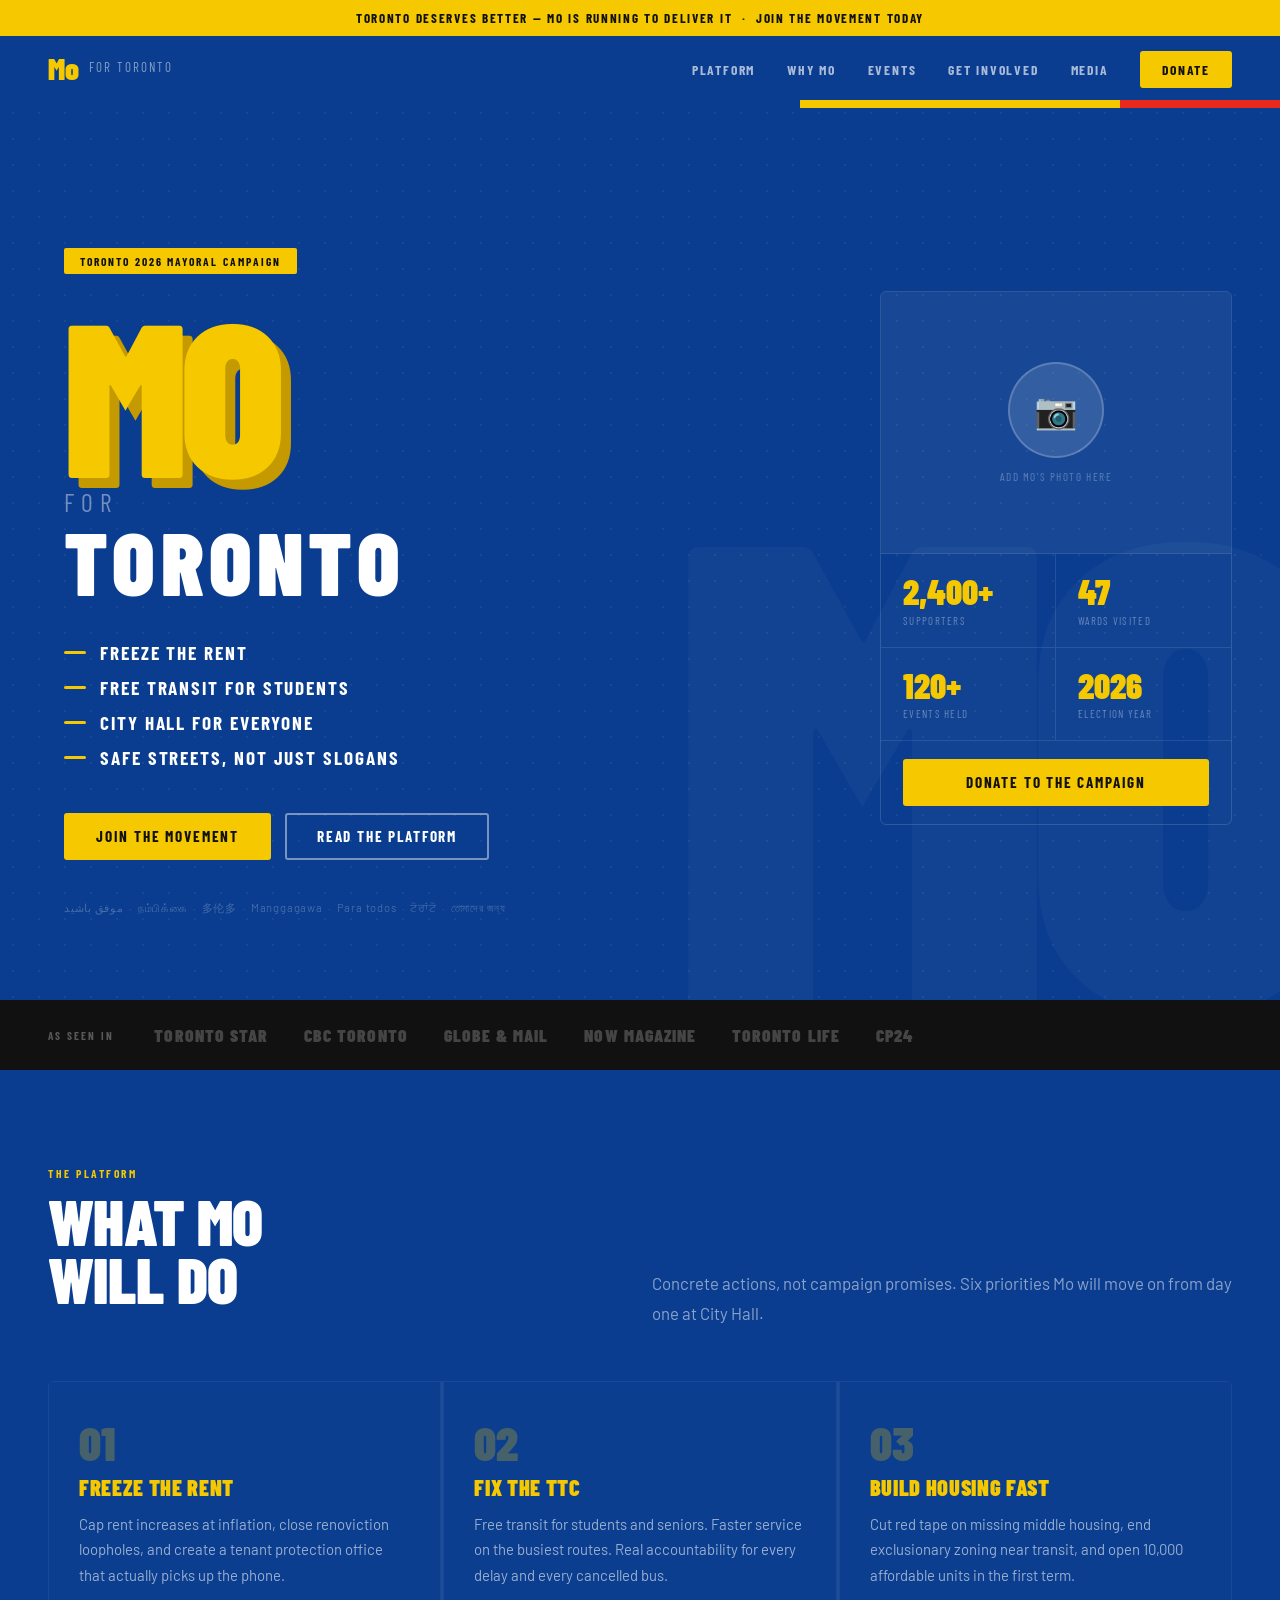
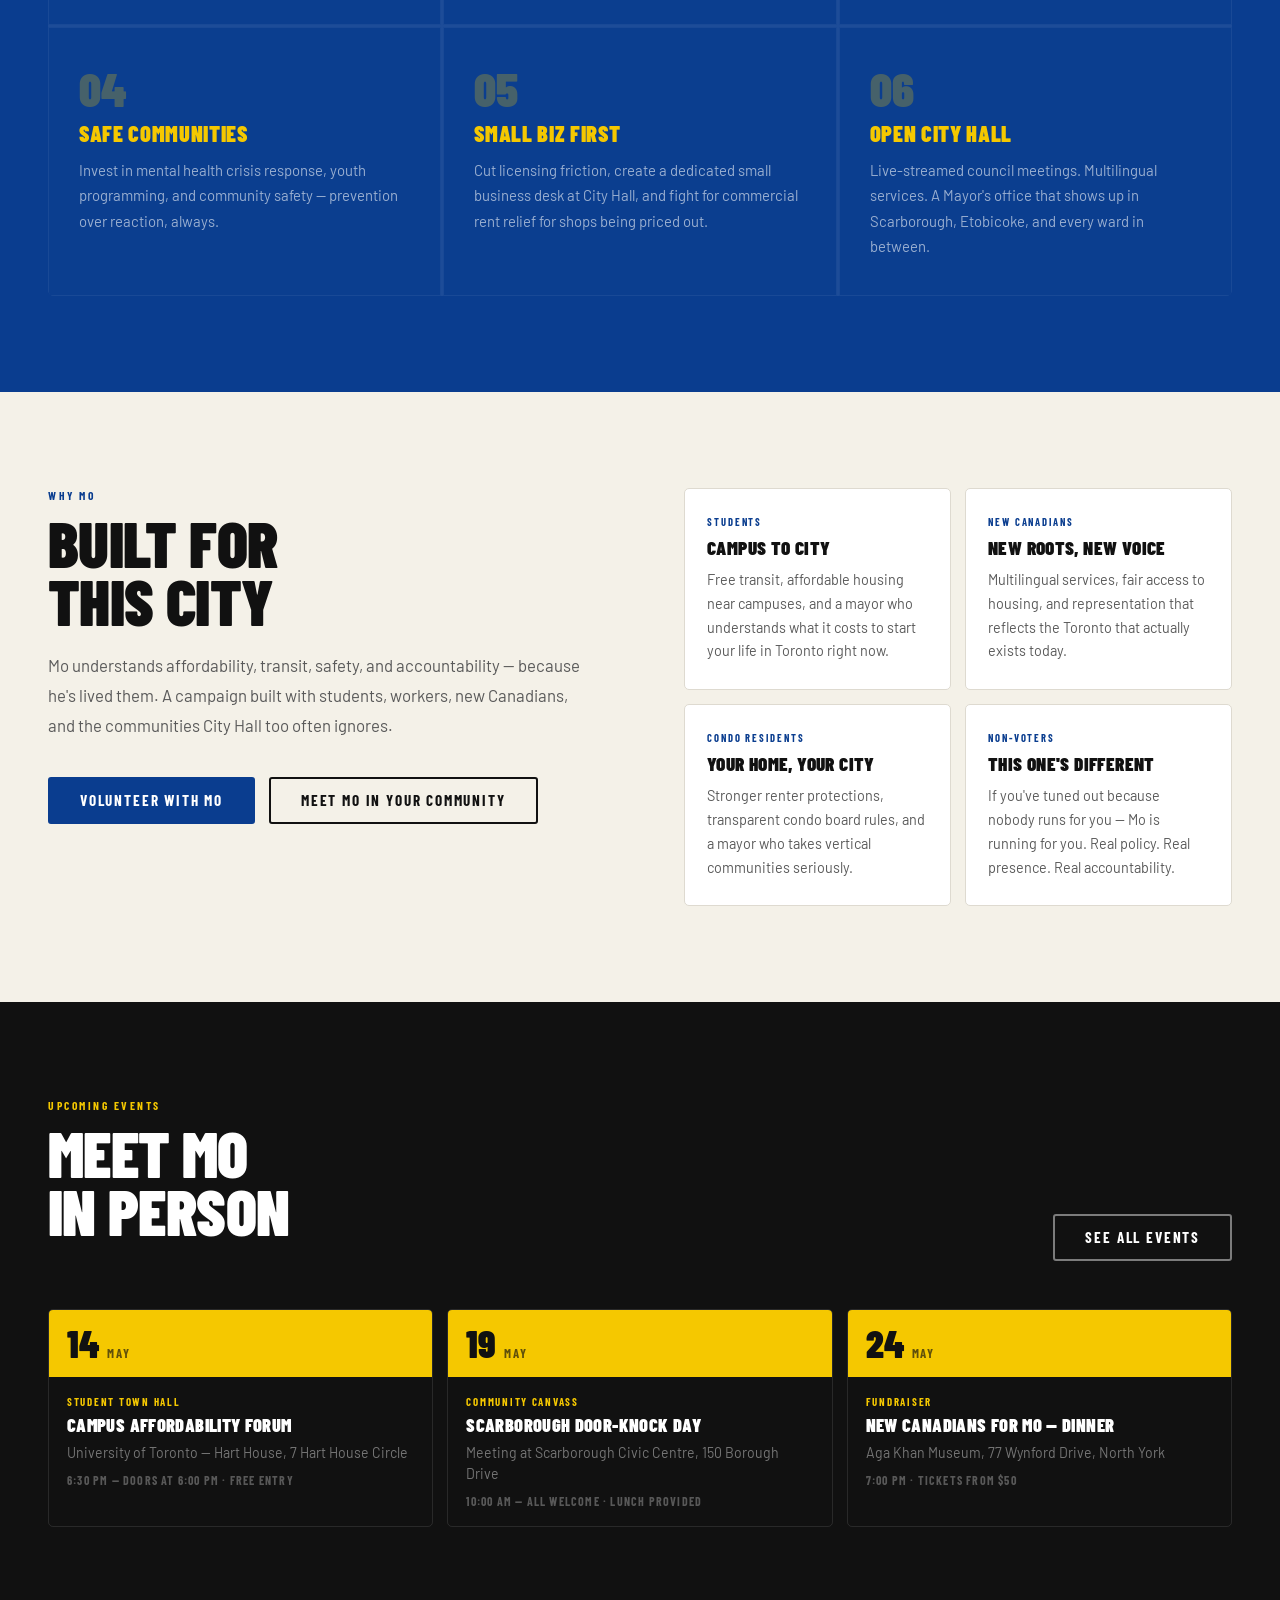
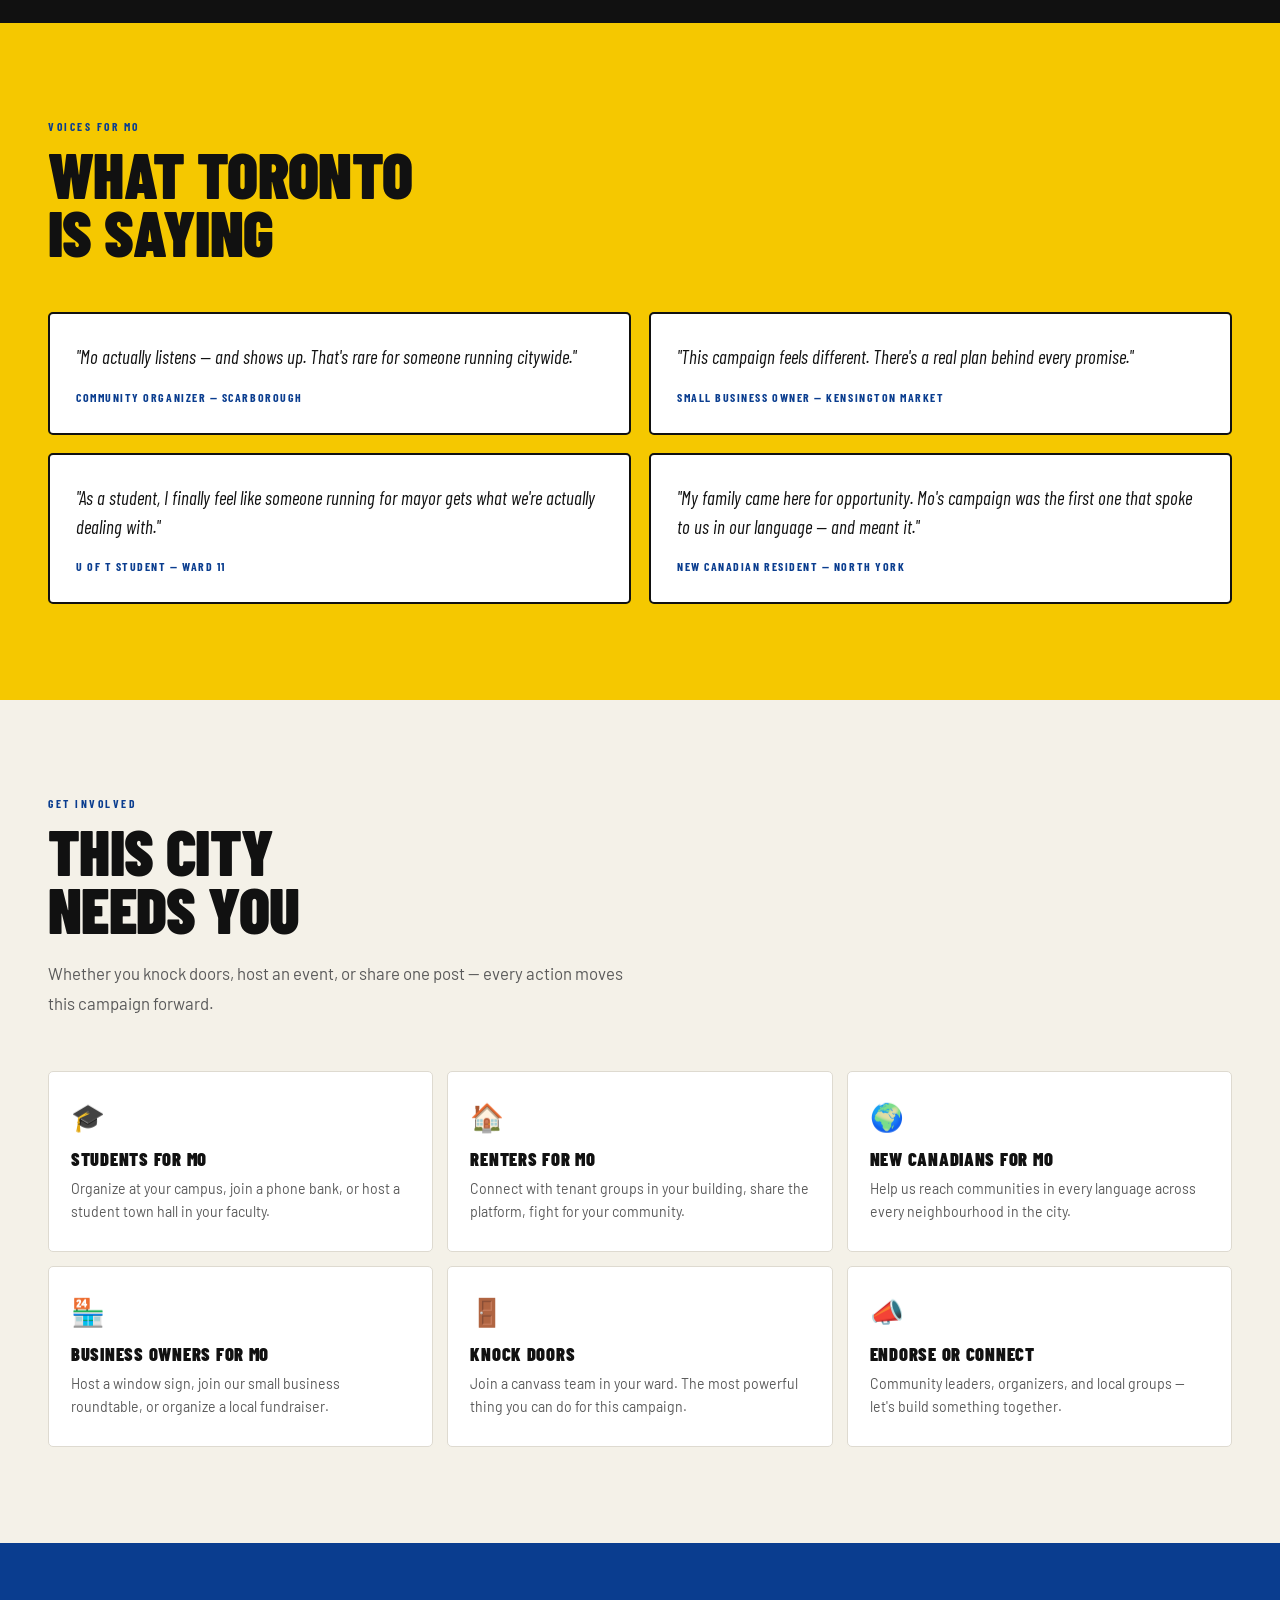
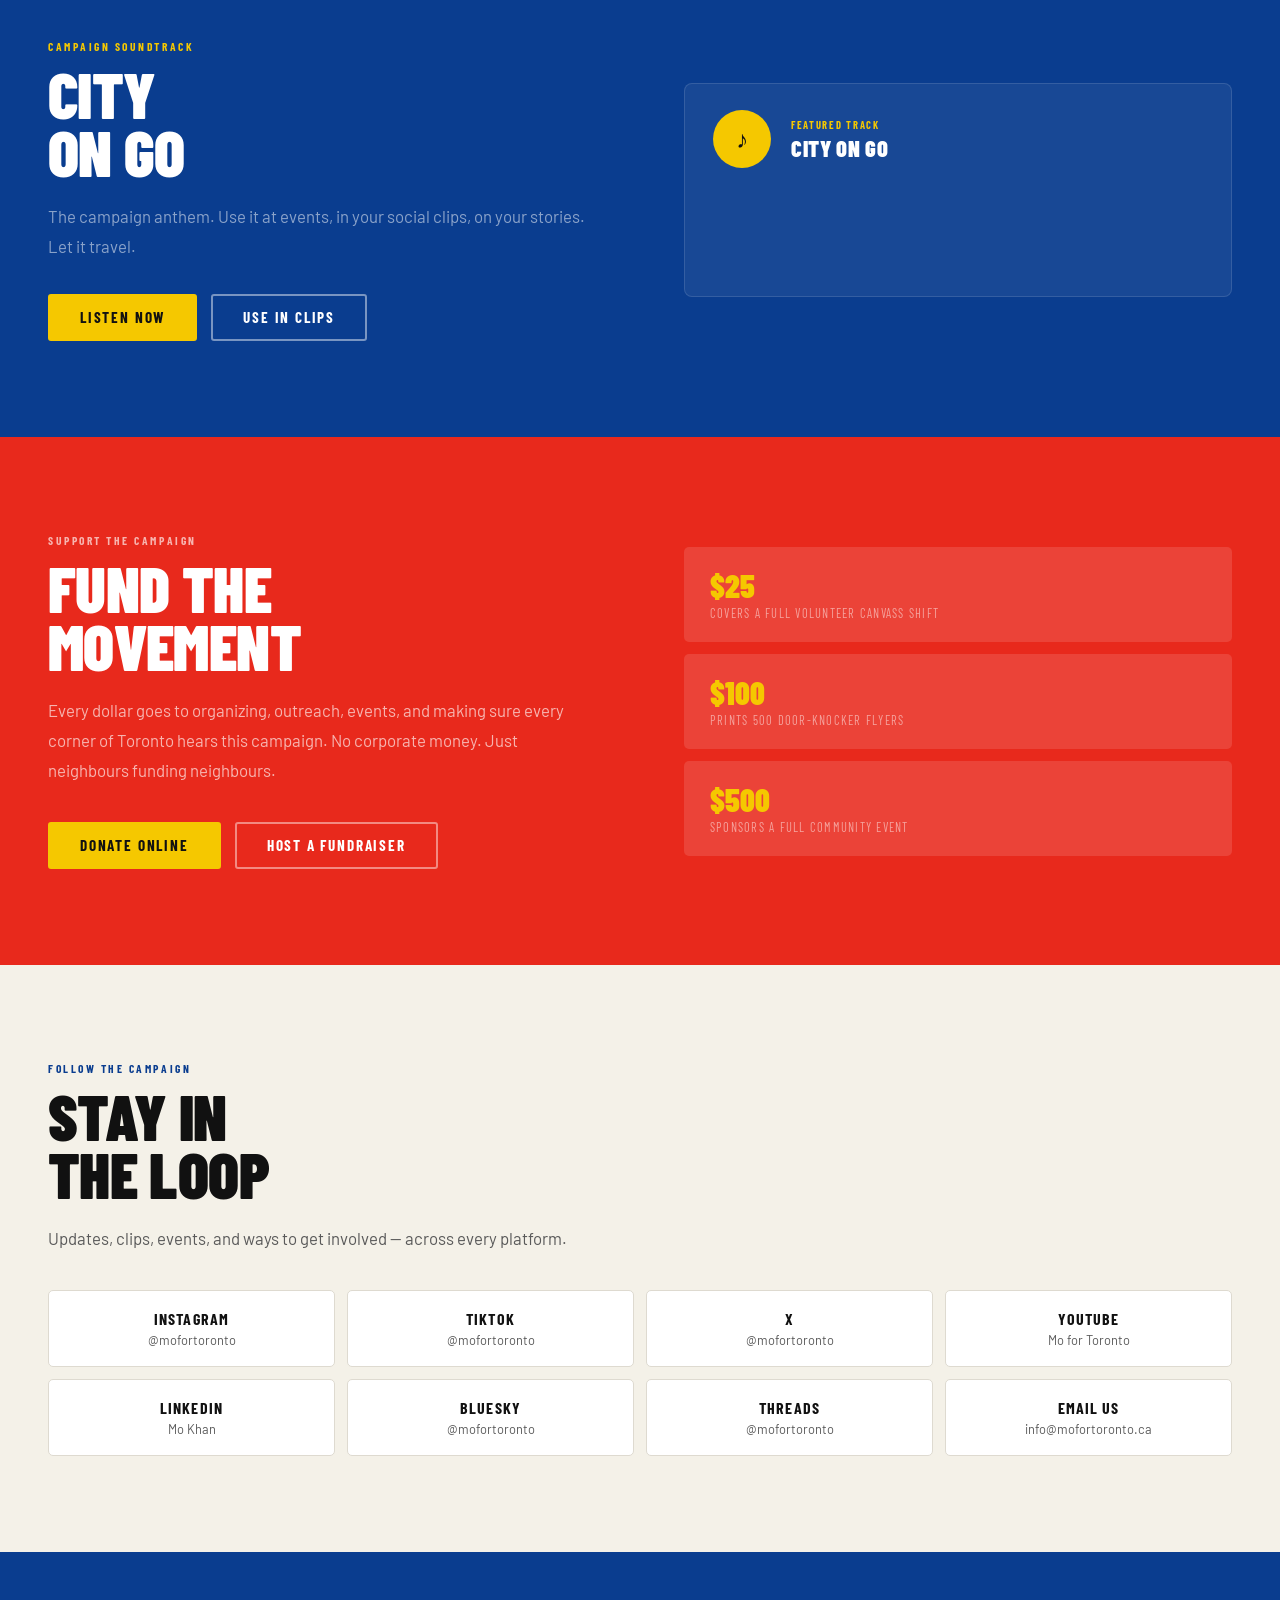
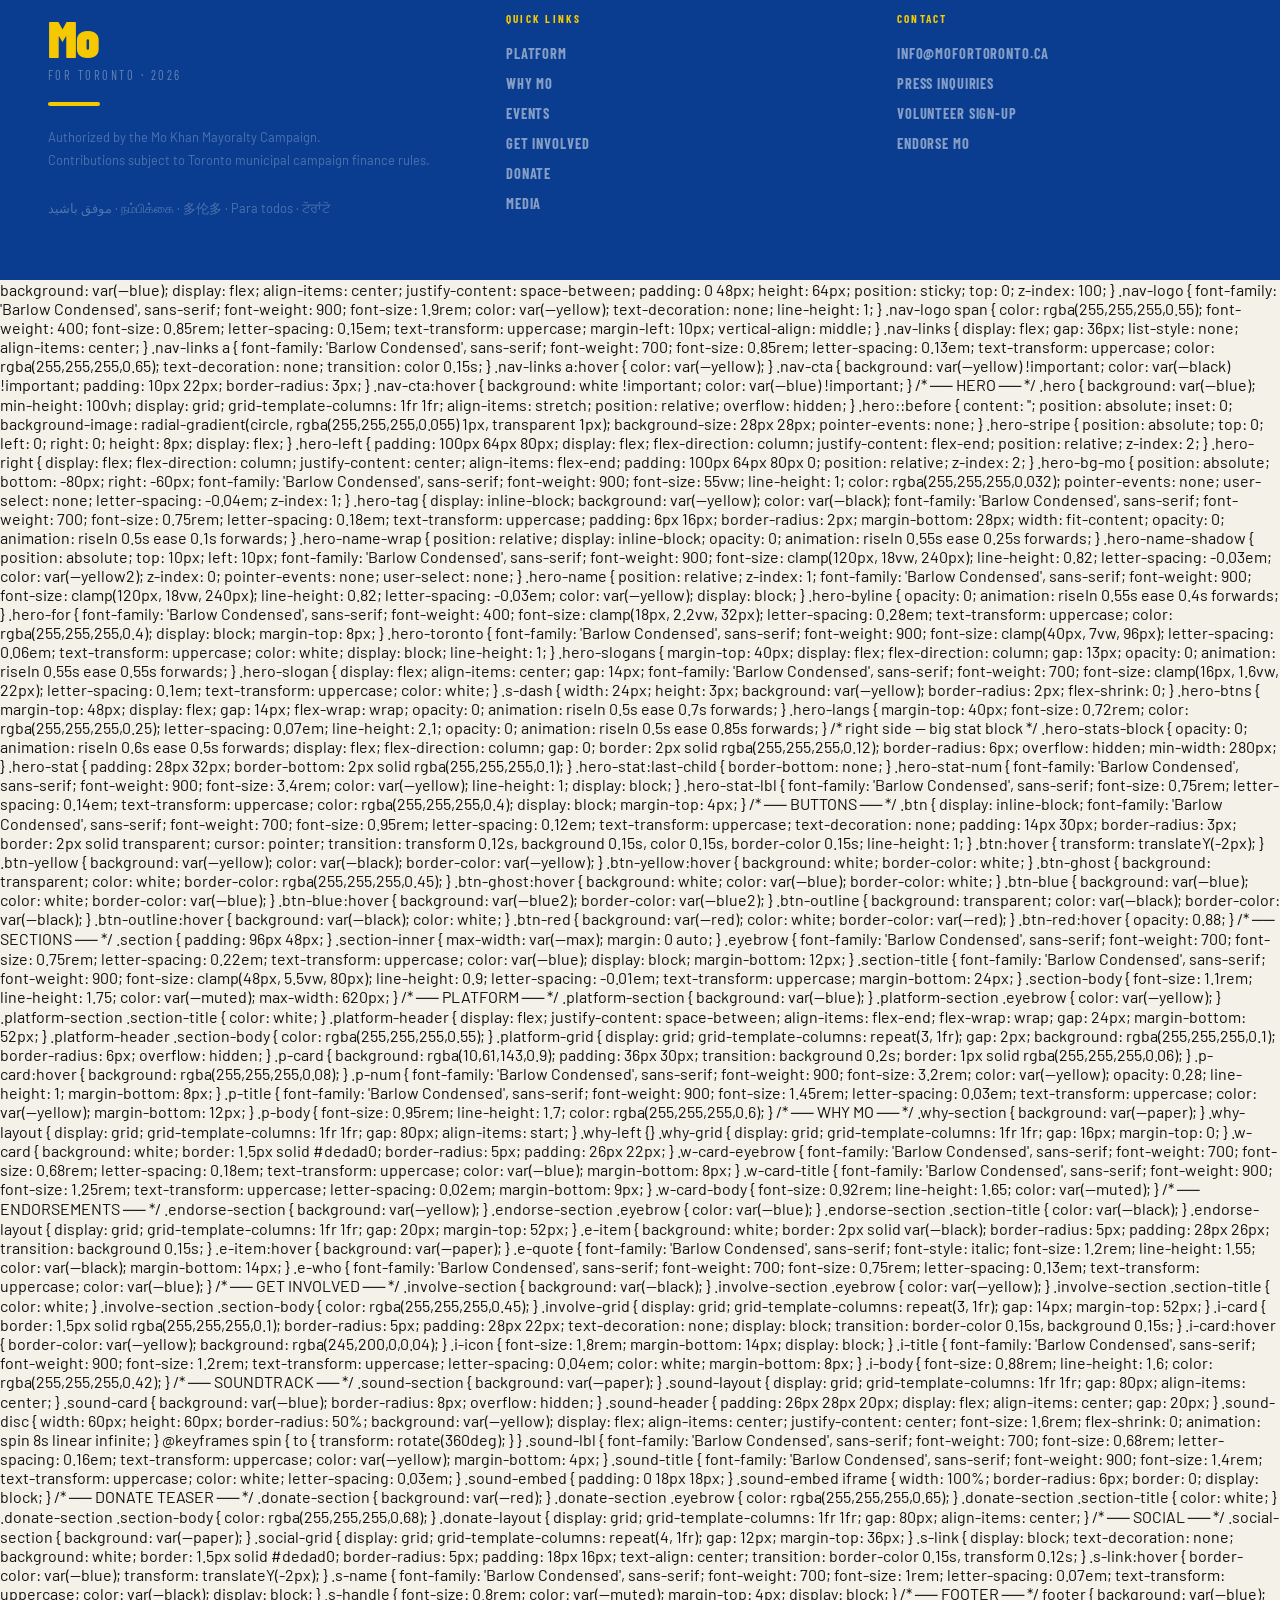
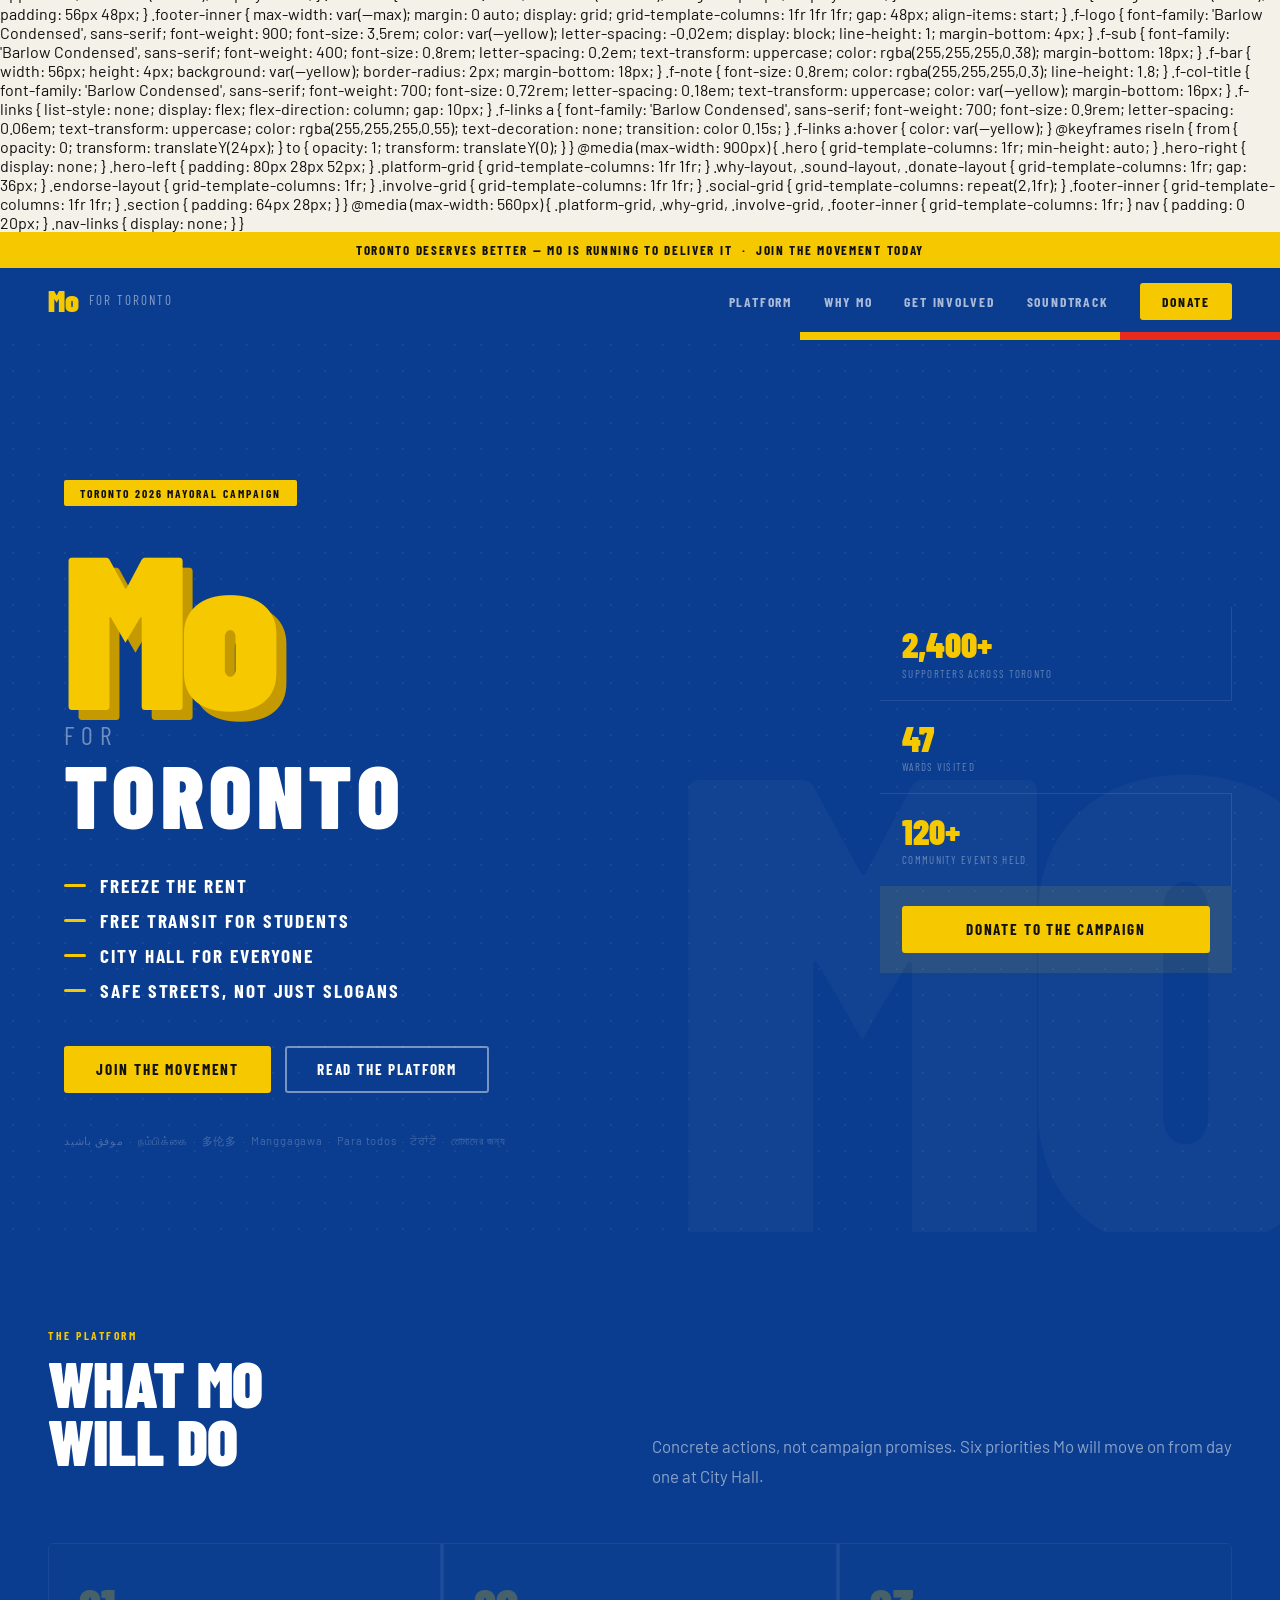
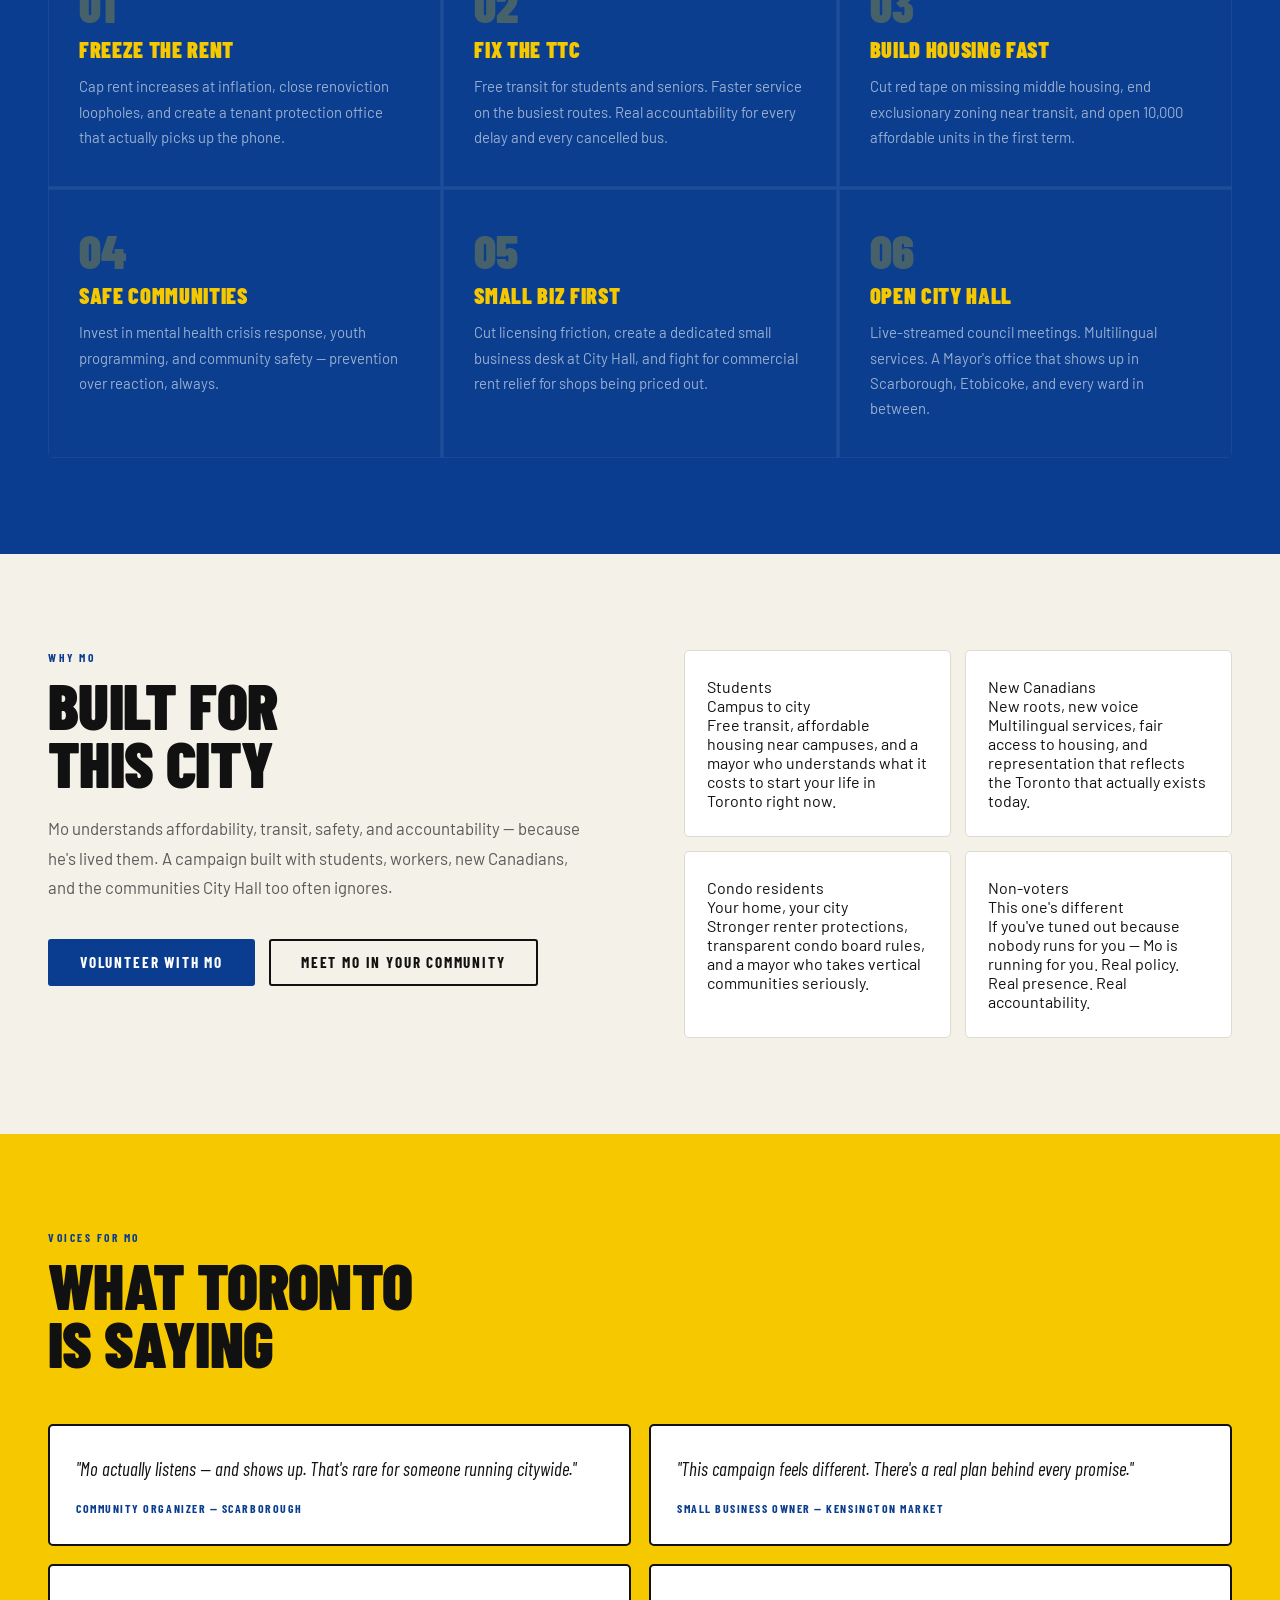
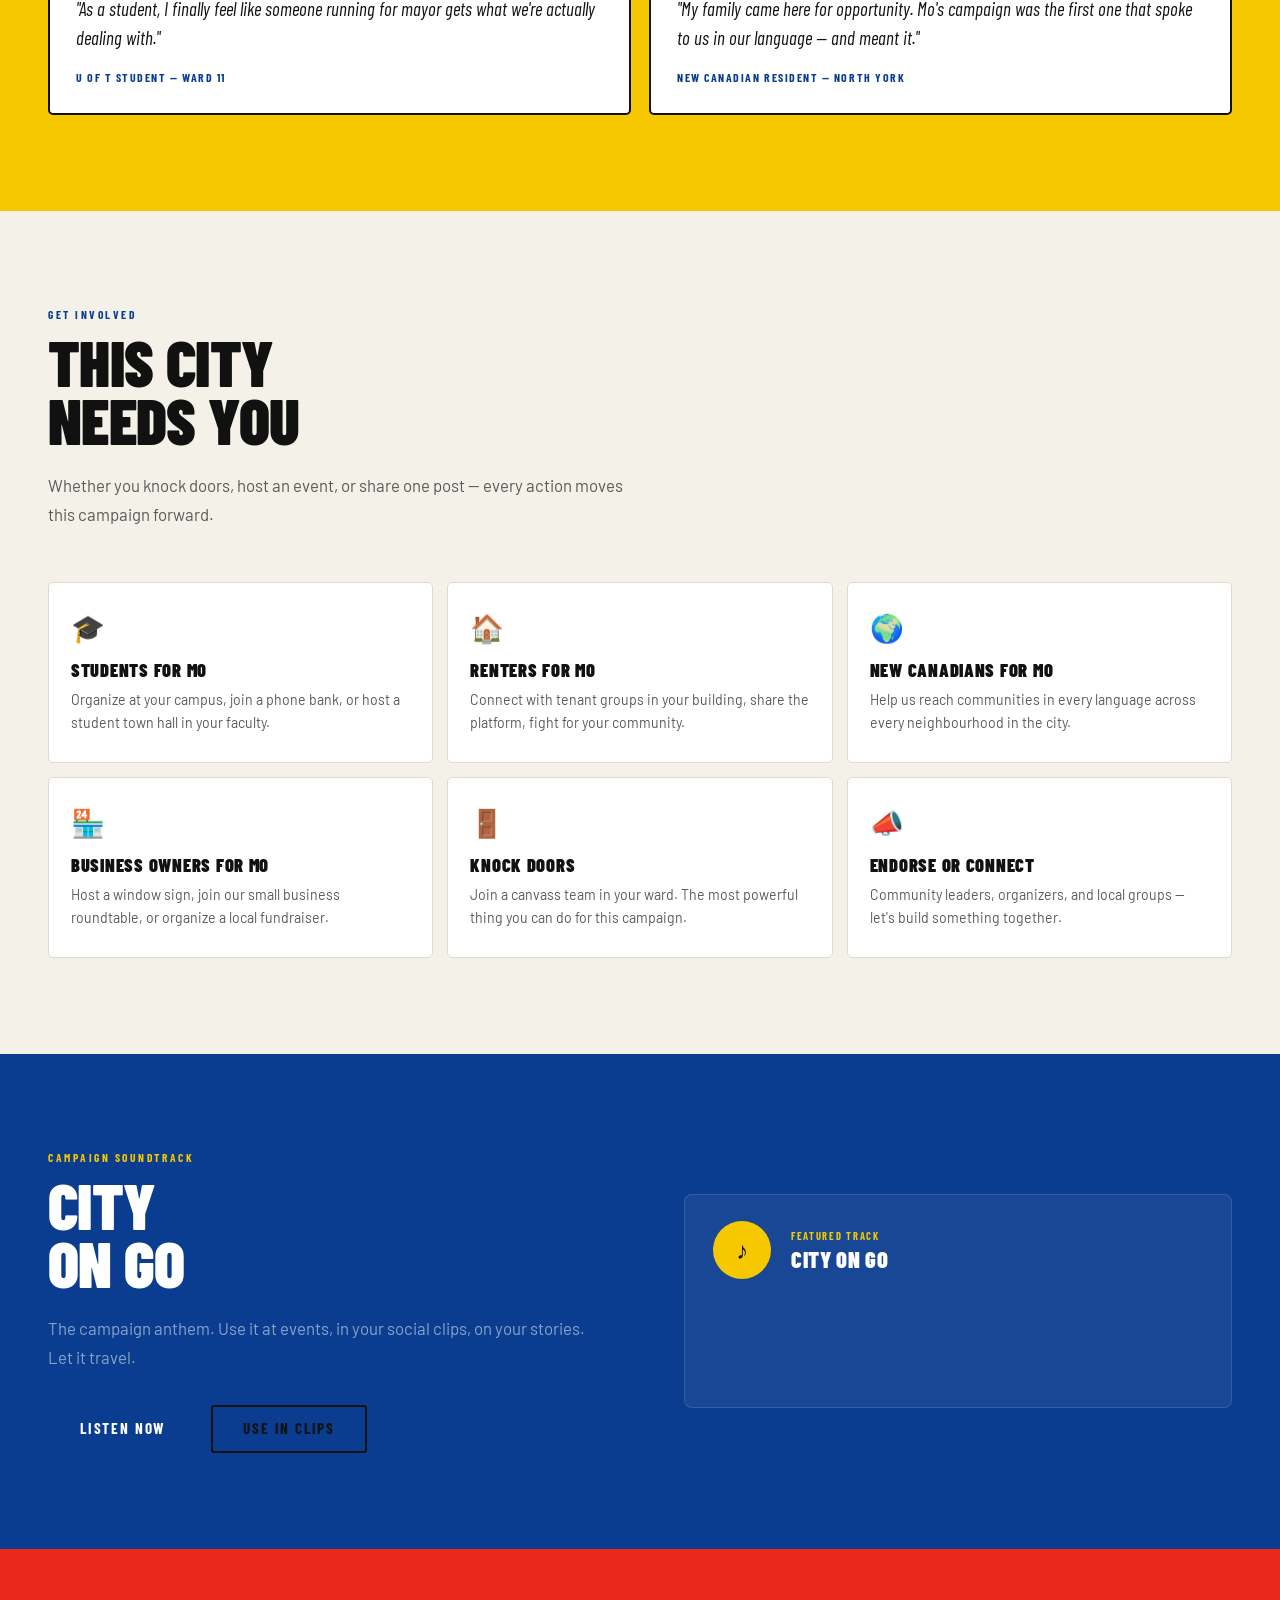
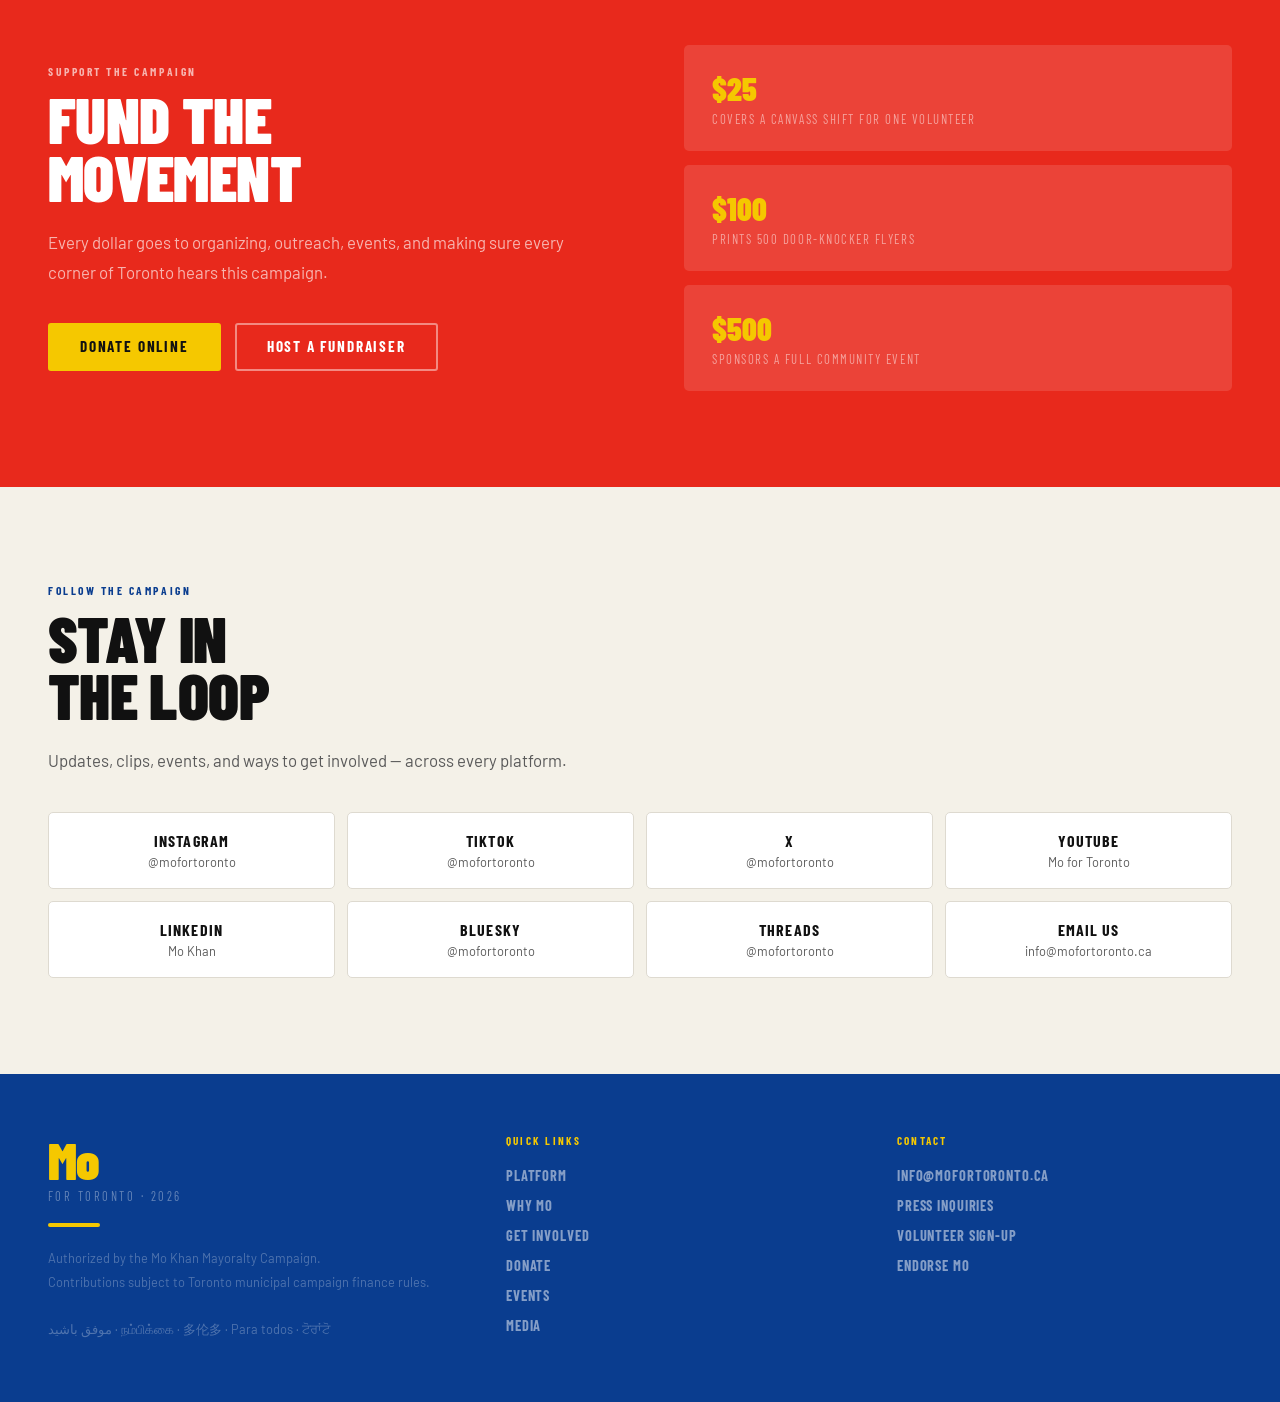
==== commit 0a04ad64: "Update index.html" ====
--- a/index.html
+++ b/index.html
@@ -1,40 +1,550 @@
 <!DOCTYPE html>
 <html lang="en">
 <head>
-  <meta charset="UTF-8" />
-  <meta name="viewport" content="width=device-width, initial-scale=1.0" />
+  <meta charset="UTF-8"/>
+  <meta name="viewport" content="width=device-width, initial-scale=1.0"/>
   <title>Mo for Toronto — 2026 Mayoral Campaign</title>
   <link rel="preconnect" href="https://fonts.googleapis.com">
   <link rel="preconnect" href="https://fonts.gstatic.com" crossorigin>
   <link href="https://fonts.googleapis.com/css2?family=Barlow+Condensed:ital,wght@0,400;0,700;0,900;1,900&family=Barlow:wght@400;500;700&display=swap" rel="stylesheet">
   <style>
     :root {
-      --blue:    #0A3D8F;
-      --blue2:   #0D4FAF;
-      --yellow:  #F5C800;
-      --yellow2: #C49A00;
-      --red:     #E8291C;
-      --black:   #111111;
-      --paper:   #F4F1E8;
-      --white:   #FEFEFE;
-      --muted:   #5a5a5a;
-      --max:     1200px;
-    }
-    *, *::before, *::after { box-sizing: border-box; margin: 0; padding: 0; }
-    html { scroll-behavior: smooth; }
-    body { font-family: 'Barlow', sans-serif; background: var(--paper); color: var(--black); overflow-x: hidden; }
+      --blue:#0A3D8F; --blue2:#0D4FAF; --yellow:#F5C800; --yellow2:#C49A00;
+      --red:#E8291C; --black:#111111; --paper:#F4F1E8; --muted:#5a5a5a; --max:1200px;
+    }
+    *,*::before,*::after{box-sizing:border-box;margin:0;padding:0;}
+    html{scroll-behavior:smooth;}
+    body{font-family:'Barlow',sans-serif;background:var(--paper);color:var(--black);overflow-x:hidden;}
 
     /* ── ANN BAR ── */
-    .ann-bar {
-      background: var(--yellow); color: var(--black);
-      font-family: 'Barlow Condensed', sans-serif; font-weight: 700;
-      font-size: 0.82rem; letter-spacing: 0.13em; text-transform: uppercase;
-      text-align: center; padding: 10px 24px;
-    }
+    .ann-bar{background:var(--yellow);color:var(--black);font-family:'Barlow Condensed',sans-serif;font-weight:700;font-size:.82rem;letter-spacing:.13em;text-transform:uppercase;text-align:center;padding:10px 24px;}
 
     /* ── NAV ── */
-    nav {
-      background: var(--blue);
+    nav{background:var(--blue);display:flex;align-items:center;justify-content:space-between;padding:0 48px;height:64px;position:sticky;top:0;z-index:100;}
+    .nav-logo{font-family:'Barlow Condensed',sans-serif;font-weight:900;font-size:1.9rem;color:var(--yellow);text-decoration:none;line-height:1;display:flex;align-items:center;gap:10px;}
+    .nav-logo span{color:rgba(255,255,255,.5);font-weight:400;font-size:.82rem;letter-spacing:.15em;text-transform:uppercase;}
+    .nav-links{display:flex;gap:32px;list-style:none;align-items:center;}
+    .nav-links a{font-family:'Barlow Condensed',sans-serif;font-weight:700;font-size:.85rem;letter-spacing:.13em;text-transform:uppercase;color:rgba(255,255,255,.65);text-decoration:none;transition:color .15s;}
+    .nav-links a:hover{color:var(--yellow);}
+    .nav-cta{background:var(--yellow)!important;color:var(--black)!important;padding:10px 22px;border-radius:3px;}
+    .nav-cta:hover{background:white!important;color:var(--blue)!important;}
+    @media(max-width:900px){.nav-links{display:none;}nav{padding:0 24px;}}
+
+    /* ── HERO ── */
+    .hero{background:var(--blue);min-height:100vh;display:grid;grid-template-columns:1fr 400px;align-items:stretch;position:relative;overflow:hidden;}
+    .hero::before{content:'';position:absolute;inset:0;background-image:radial-gradient(circle,rgba(255,255,255,.055) 1px,transparent 1px);background-size:26px 26px;pointer-events:none;z-index:0;}
+    .hero-stripe{position:absolute;top:0;left:0;right:0;height:8px;display:flex;z-index:3;}
+    /* big ghost MO watermark */
+    .hero-bg-mo{position:absolute;bottom:-80px;right:-40px;font-family:'Barlow Condensed',sans-serif;font-weight:900;font-size:52vw;line-height:1;color:rgba(255,255,255,.03);pointer-events:none;user-select:none;letter-spacing:-.04em;z-index:1;}
+    .hero-left{padding:96px 64px 80px;display:flex;flex-direction:column;justify-content:flex-end;position:relative;z-index:2;}
+    .hero-right{display:flex;flex-direction:column;justify-content:center;padding:96px 48px 80px 0;position:relative;z-index:2;}
+
+    .hero-tag{display:inline-block;background:var(--yellow);color:var(--black);font-family:'Barlow Condensed',sans-serif;font-weight:700;font-size:.72rem;letter-spacing:.18em;text-transform:uppercase;padding:6px 16px;border-radius:2px;margin-bottom:28px;width:fit-content;opacity:0;animation:riseIn .5s ease .1s forwards;}
+    .hero-name-wrap{position:relative;display:inline-block;opacity:0;animation:riseIn .55s ease .25s forwards;}
+    .hero-name-shadow{position:absolute;top:10px;left:10px;font-family:'Barlow Condensed',sans-serif;font-weight:900;font-size:clamp(110px,17vw,220px);line-height:.82;letter-spacing:-.03em;color:var(--yellow2);z-index:0;pointer-events:none;user-select:none;}
+    .hero-name{position:relative;z-index:1;font-family:'Barlow Condensed',sans-serif;font-weight:900;font-size:clamp(110px,17vw,220px);line-height:.82;letter-spacing:-.03em;color:var(--yellow);display:block;}
+    .hero-byline{opacity:0;animation:riseIn .55s ease .4s forwards;margin-top:6px;}
+    .hero-for{font-family:'Barlow Condensed',sans-serif;font-weight:400;font-size:clamp(16px,2vw,28px);letter-spacing:.28em;text-transform:uppercase;color:rgba(255,255,255,.42);display:block;}
+    .hero-toronto{font-family:'Barlow Condensed',sans-serif;font-weight:900;font-size:clamp(36px,7vw,88px);letter-spacing:.06em;text-transform:uppercase;color:white;display:block;line-height:1;}
+    .hero-slogans{margin-top:36px;display:flex;flex-direction:column;gap:12px;opacity:0;animation:riseIn .5s ease .55s forwards;}
+    .hero-slogan{display:flex;align-items:center;gap:14px;font-family:'Barlow Condensed',sans-serif;font-weight:700;font-size:clamp(14px,1.5vw,20px);letter-spacing:.1em;text-transform:uppercase;color:white;}
+    .s-dash{width:22px;height:3px;background:var(--yellow);border-radius:2px;flex-shrink:0;}
+    .hero-btns{margin-top:44px;display:flex;gap:14px;flex-wrap:wrap;opacity:0;animation:riseIn .5s ease .7s forwards;}
+    .hero-langs{margin-top:36px;font-size:.7rem;color:rgba(255,255,255,.24);letter-spacing:.07em;line-height:2.1;opacity:0;animation:riseIn .5s ease .85s forwards;}
+
+    /* right column — photo + stats */
+    .hero-photo-block{opacity:0;animation:riseIn .6s ease .4s forwards;display:flex;flex-direction:column;gap:0;border:1.5px solid rgba(255,255,255,.14);border-radius:6px;overflow:hidden;}
+    .hero-photo{width:100%;aspect-ratio:4/3;background:rgba(255,255,255,.06);display:flex;align-items:center;justify-content:center;border-bottom:1.5px solid rgba(255,255,255,.1);}
+    .hero-photo-placeholder{text-align:center;}
+    .hero-photo-circle{width:96px;height:96px;border-radius:50%;background:rgba(255,255,255,.12);border:2px solid rgba(255,255,255,.2);display:flex;align-items:center;justify-content:center;margin:0 auto 12px;font-size:2.2rem;}
+    .hero-photo-lbl{font-family:'Barlow Condensed',sans-serif;font-size:.7rem;letter-spacing:.14em;text-transform:uppercase;color:rgba(255,255,255,.3);}
+    .hero-stats{display:grid;grid-template-columns:1fr 1fr;}
+    .hero-stat{padding:20px 22px;border-right:1.5px solid rgba(255,255,255,.1);border-bottom:1.5px solid rgba(255,255,255,.1);}
+    .hero-stat:nth-child(even){border-right:none;}
+    .hero-stat:nth-last-child(-n+2){border-bottom:none;}
+    .hero-stat-num{font-family:'Barlow Condensed',sans-serif;font-weight:900;font-size:2.2rem;color:var(--yellow);line-height:1;display:block;}
+    .hero-stat-lbl{font-family:'Barlow Condensed',sans-serif;font-size:.68rem;letter-spacing:.12em;text-transform:uppercase;color:rgba(255,255,255,.36);display:block;margin-top:4px;}
+    .hero-stat-cta{grid-column:1/-1;padding:18px 22px;border-top:1.5px solid rgba(255,255,255,.1);}
+
+    /* ── BUTTONS ── */
+    .btn{display:inline-block;font-family:'Barlow Condensed',sans-serif;font-weight:700;font-size:.95rem;letter-spacing:.12em;text-transform:uppercase;text-decoration:none;padding:14px 30px;border-radius:3px;border:2px solid transparent;cursor:pointer;transition:transform .12s,background .15s,color .15s,border-color .15s;line-height:1;}
+    .btn:hover{transform:translateY(-2px);}
+    .btn-yellow{background:var(--yellow);color:var(--black);border-color:var(--yellow);}
+    .btn-yellow:hover{background:white;border-color:white;}
+    .btn-ghost{background:transparent;color:white;border-color:rgba(255,255,255,.45);}
+    .btn-ghost:hover{background:white;color:var(--blue);border-color:white;}
+    .btn-blue{background:var(--blue);color:white;border-color:var(--blue);}
+    .btn-blue:hover{background:var(--blue2);}
+    .btn-outline{background:transparent;color:var(--black);border-color:var(--black);}
+    .btn-outline:hover{background:var(--black);color:white;}
+
+    /* ── PRESS BAR ── */
+    .press-bar{background:var(--black);padding:24px 48px;overflow:hidden;}
+    .press-bar-inner{max-width:var(--max);margin:0 auto;display:flex;align-items:center;gap:40px;}
+    .press-bar-label{font-family:'Barlow Condensed',sans-serif;font-weight:700;font-size:.7rem;letter-spacing:.2em;text-transform:uppercase;color:rgba(255,255,255,.3);white-space:nowrap;flex-shrink:0;}
+    .press-logos{display:flex;align-items:center;gap:36px;flex-wrap:wrap;}
+    .press-logo{font-family:'Barlow Condensed',sans-serif;font-weight:900;font-size:1.1rem;letter-spacing:.06em;text-transform:uppercase;color:rgba(255,255,255,.22);white-space:nowrap;}
+
+    /* ── SECTIONS ── */
+    .section{padding:96px 48px;}
+    .section-inner{max-width:var(--max);margin:0 auto;}
+    .eyebrow{font-family:'Barlow Condensed',sans-serif;font-weight:700;font-size:.72rem;letter-spacing:.22em;text-transform:uppercase;color:var(--blue);display:block;margin-bottom:12px;}
+    .section-title{font-family:'Barlow Condensed',sans-serif;font-weight:900;font-size:clamp(44px,5vw,76px);line-height:.9;letter-spacing:-.01em;text-transform:uppercase;margin-bottom:22px;}
+    .section-body{font-size:1.05rem;line-height:1.78;color:var(--muted);max-width:580px;}
+
+    /* ── PLATFORM ── */
+    .platform-section{background:var(--blue);}
+    .platform-section .eyebrow{color:var(--yellow);}
+    .platform-section .section-title{color:white;}
+    .platform-section .section-body{color:rgba(255,255,255,.52);}
+    .platform-header{display:flex;justify-content:space-between;align-items:flex-end;flex-wrap:wrap;gap:28px;margin-bottom:52px;}
+    .platform-grid{display:grid;grid-template-columns:repeat(3,1fr);gap:2px;background:rgba(255,255,255,.08);border-radius:6px;overflow:hidden;}
+    .p-card{background:rgba(10,61,143,.92);padding:36px 30px;transition:background .2s;border:1px solid rgba(255,255,255,.06);}
+    .p-card:hover{background:rgba(255,255,255,.08);}
+    .p-num{font-family:'Barlow Condensed',sans-serif;font-weight:900;font-size:3rem;color:var(--yellow);opacity:.25;line-height:1;margin-bottom:8px;}
+    .p-title{font-family:'Barlow Condensed',sans-serif;font-weight:900;font-size:1.4rem;letter-spacing:.03em;text-transform:uppercase;color:var(--yellow);margin-bottom:12px;}
+    .p-body{font-size:.93rem;line-height:1.7;color:rgba(255,255,255,.58);}
+
+    /* ── WHY MO ── */
+    .why-section{background:var(--paper);}
+    .why-layout{display:grid;grid-template-columns:1fr 1fr;gap:88px;align-items:start;}
+    .why-grid{display:grid;grid-template-columns:1fr 1fr;gap:14px;}
+    .w-card{background:white;border:1.5px solid #dedad0;border-radius:5px;padding:26px 22px;}
+    .w-eyebrow{font-family:'Barlow Condensed',sans-serif;font-weight:700;font-size:.66rem;letter-spacing:.18em;text-transform:uppercase;color:var(--blue);margin-bottom:8px;}
+    .w-title{font-family:'Barlow Condensed',sans-serif;font-weight:900;font-size:1.2rem;text-transform:uppercase;letter-spacing:.02em;margin-bottom:9px;}
+    .w-body{font-size:.9rem;line-height:1.65;color:var(--muted);}
+
+    /* ── EVENTS ── */
+    .events-section{background:var(--black);}
+    .events-section .eyebrow{color:var(--yellow);}
+    .events-section .section-title{color:white;}
+    .events-section .section-body{color:rgba(255,255,255,.42);}
+    .events-header{display:flex;justify-content:space-between;align-items:flex-end;flex-wrap:wrap;gap:24px;margin-bottom:48px;}
+    .events-grid{display:grid;grid-template-columns:repeat(3,1fr);gap:14px;}
+    .event-card{border:1.5px solid rgba(255,255,255,.1);border-radius:5px;overflow:hidden;transition:border-color .15s;}
+    .event-card:hover{border-color:var(--yellow);}
+    .event-date-block{background:var(--yellow);padding:14px 18px;display:flex;align-items:baseline;gap:8px;}
+    .event-day{font-family:'Barlow Condensed',sans-serif;font-weight:900;font-size:2.4rem;color:var(--black);line-height:1;}
+    .event-month{font-family:'Barlow Condensed',sans-serif;font-weight:700;font-size:.8rem;letter-spacing:.14em;text-transform:uppercase;color:var(--black);opacity:.65;}
+    .event-body{padding:18px;}
+    .event-type{font-family:'Barlow Condensed',sans-serif;font-weight:700;font-size:.68rem;letter-spacing:.16em;text-transform:uppercase;color:var(--yellow);margin-bottom:6px;}
+    .event-title{font-family:'Barlow Condensed',sans-serif;font-weight:900;font-size:1.15rem;text-transform:uppercase;letter-spacing:.02em;color:white;margin-bottom:6px;}
+    .event-where{font-size:.88rem;color:rgba(255,255,255,.42);line-height:1.5;}
+    .event-time{font-family:'Barlow Condensed',sans-serif;font-weight:700;font-size:.75rem;letter-spacing:.1em;text-transform:uppercase;color:rgba(255,255,255,.3);margin-top:10px;}
+
+    /* ── ENDORSEMENTS ── */
+    .endorse-section{background:var(--yellow);}
+    .endorse-section .eyebrow{color:var(--blue);}
+    .endorse-section .section-title{color:var(--black);}
+    .endorse-layout{display:grid;grid-template-columns:1fr 1fr;gap:18px;margin-top:52px;}
+    .e-item{background:white;border:2px solid var(--black);border-radius:5px;padding:28px 26px;transition:background .15s;}
+    .e-item:hover{background:var(--paper);}
+    .e-quote{font-family:'Barlow Condensed',sans-serif;font-style:italic;font-size:1.18rem;line-height:1.55;color:var(--black);margin-bottom:14px;}
+    .e-who{font-family:'Barlow Condensed',sans-serif;font-weight:700;font-size:.74rem;letter-spacing:.13em;text-transform:uppercase;color:var(--blue);}
+
+    /* ── GET INVOLVED ── */
+    .involve-section{background:var(--paper);}
+    .involve-grid{display:grid;grid-template-columns:repeat(3,1fr);gap:14px;margin-top:52px;}
+    .i-card{border:1.5px solid #dedad0;border-radius:5px;padding:28px 22px;text-decoration:none;display:block;background:white;transition:border-color .15s,transform .12s;}
+    .i-card:hover{border-color:var(--blue);transform:translateY(-2px);}
+    .i-icon{font-size:1.7rem;margin-bottom:14px;display:block;}
+    .i-title{font-family:'Barlow Condensed',sans-serif;font-weight:900;font-size:1.15rem;text-transform:uppercase;letter-spacing:.04em;color:var(--black);margin-bottom:8px;}
+    .i-body{font-size:.88rem;line-height:1.6;color:var(--muted);}
+
+    /* ── SOUND ── */
+    .sound-section{background:var(--blue);}
+    .sound-section .eyebrow{color:var(--yellow);}
+    .sound-section .section-title{color:white;}
+    .sound-section .section-body{color:rgba(255,255,255,.52);}
+    .sound-layout{display:grid;grid-template-columns:1fr 1fr;gap:88px;align-items:center;}
+    .sound-card{background:rgba(255,255,255,.06);border:1.5px solid rgba(255,255,255,.12);border-radius:8px;overflow:hidden;}
+    .sound-header{padding:26px 28px 20px;display:flex;align-items:center;gap:20px;}
+    .sound-disc{width:58px;height:58px;border-radius:50%;background:var(--yellow);display:flex;align-items:center;justify-content:center;font-size:1.5rem;flex-shrink:0;animation:spin 8s linear infinite;}
+    @keyframes spin{to{transform:rotate(360deg);}}
+    .sound-lbl{font-family:'Barlow Condensed',sans-serif;font-weight:700;font-size:.66rem;letter-spacing:.16em;text-transform:uppercase;color:var(--yellow);margin-bottom:4px;}
+    .sound-title{font-family:'Barlow Condensed',sans-serif;font-weight:900;font-size:1.4rem;text-transform:uppercase;color:white;letter-spacing:.03em;}
+    .sound-embed{padding:0 18px 18px;}
+    .sound-embed iframe{width:100%;border-radius:6px;border:0;display:block;}
+
+    /* ── DONATE ── */
+    .donate-section{background:var(--red);}
+    .donate-section .eyebrow{color:rgba(255,255,255,.65);}
+    .donate-section .section-title{color:white;}
+    .donate-section .section-body{color:rgba(255,255,255,.65);}
+    .donate-layout{display:grid;grid-template-columns:1fr 1fr;gap:88px;align-items:center;}
+    .d-tier{background:rgba(255,255,255,.12);border-radius:5px;padding:22px 26px;margin-bottom:12px;}
+    .d-tier:last-child{margin-bottom:0;}
+    .d-amt{font-family:'Barlow Condensed',sans-serif;font-weight:900;font-size:2rem;color:var(--yellow);line-height:1;}
+    .d-desc{font-family:'Barlow Condensed',sans-serif;font-size:.78rem;letter-spacing:.1em;text-transform:uppercase;color:rgba(255,255,255,.5);margin-top:5px;}
+
+    /* ── SOCIAL ── */
+    .social-section{background:var(--paper);}
+    .social-grid{display:grid;grid-template-columns:repeat(4,1fr);gap:12px;margin-top:36px;}
+    .s-link{display:block;text-decoration:none;background:white;border:1.5px solid #dedad0;border-radius:5px;padding:18px 16px;text-align:center;transition:border-color .15s,transform .12s;}
+    .s-link:hover{border-color:var(--blue);transform:translateY(-2px);}
+    .s-name{font-family:'Barlow Condensed',sans-serif;font-weight:700;font-size:1rem;letter-spacing:.07em;text-transform:uppercase;color:var(--black);display:block;}
+    .s-handle{font-size:.8rem;color:var(--muted);margin-top:4px;display:block;}
+
+    /* ── FOOTER ── */
+    footer{background:var(--blue);padding:60px 48px;}
+    .footer-inner{max-width:var(--max);margin:0 auto;display:grid;grid-template-columns:1.2fr 1fr 1fr;gap:56px;}
+    .f-logo{font-family:'Barlow Condensed',sans-serif;font-weight:900;font-size:3.2rem;color:var(--yellow);letter-spacing:-.02em;display:block;line-height:1;margin-bottom:4px;}
+    .f-sub{font-family:'Barlow Condensed',sans-serif;font-weight:400;font-size:.78rem;letter-spacing:.2em;text-transform:uppercase;color:rgba(255,255,255,.36);margin-bottom:20px;display:block;}
+    .f-bar{width:52px;height:4px;background:var(--yellow);border-radius:2px;margin-bottom:20px;}
+    .f-note{font-size:.8rem;color:rgba(255,255,255,.28);line-height:1.85;}
+    .f-col-title{font-family:'Barlow Condensed',sans-serif;font-weight:700;font-size:.7rem;letter-spacing:.2em;text-transform:uppercase;color:var(--yellow);margin-bottom:18px;}
+    .f-links{list-style:none;display:flex;flex-direction:column;gap:11px;}
+    .f-links a{font-family:'Barlow Condensed',sans-serif;font-weight:700;font-size:.9rem;letter-spacing:.06em;text-transform:uppercase;color:rgba(255,255,255,.5);text-decoration:none;transition:color .15s;}
+    .f-links a:hover{color:var(--yellow);}
+
+    @keyframes riseIn{from{opacity:0;transform:translateY(22px);}to{opacity:1;transform:translateY(0);}}
+
+    @media(max-width:1024px){
+      .hero{grid-template-columns:1fr;min-height:auto;}
+      .hero-right{display:none;}
+      .hero-left{padding:80px 32px 56px;}
+      .platform-grid,.events-grid{grid-template-columns:1fr 1fr;}
+      .why-layout,.sound-layout,.donate-layout{grid-template-columns:1fr;gap:40px;}
+      .endorse-layout{grid-template-columns:1fr;}
+      .involve-grid{grid-template-columns:1fr 1fr;}
+      .social-grid{grid-template-columns:repeat(2,1fr);}
+      .footer-inner{grid-template-columns:1fr 1fr;}
+      .section{padding:72px 32px;}
+      .press-bar{padding:20px 32px;}
+    }
+    @media(max-width:580px){
+      .platform-grid,.why-grid,.events-grid,.involve-grid{grid-template-columns:1fr;}
+      .footer-inner{grid-template-columns:1fr;}
+    }
+  </style>
+</head>
+<body>
+
+<div class="ann-bar">Toronto deserves better — Mo is running to deliver it &nbsp;·&nbsp; Join the movement today</div>
+
+<nav>
+  <a class="nav-logo" href="index.html">Mo <span>for Toronto</span></a>
+  <ul class="nav-links">
+    <li><a href="#platform">Platform</a></li>
+    <li><a href="#why">Why Mo</a></li>
+    <li><a href="#events">Events</a></li>
+    <li><a href="#involve">Get Involved</a></li>
+    <li><a href="#media">Media</a></li>
+    <li><a href="donate.html" class="nav-cta">Donate</a></li>
+  </ul>
+</nav>
+
+<!-- HERO -->
+<section class="hero">
+  <div class="hero-stripe">
+    <span style="background:#0A3D8F;flex:5;"></span>
+    <span style="background:#F5C800;flex:2;"></span>
+    <span style="background:#E8291C;flex:1;"></span>
+  </div>
+  <div class="hero-bg-mo" aria-hidden="true">MO</div>
+
+  <div class="hero-left">
+    <div class="hero-tag">Toronto 2026 Mayoral Campaign</div>
+    <div class="hero-name-wrap">
+      <span class="hero-name-shadow" aria-hidden="true">MO</span>
+      <span class="hero-name">MO</span>
+    </div>
+    <div class="hero-byline">
+      <span class="hero-for">for</span>
+      <span class="hero-toronto">Toronto</span>
+    </div>
+    <div class="hero-slogans">
+      <div class="hero-slogan"><span class="s-dash"></span>Freeze the rent</div>
+      <div class="hero-slogan"><span class="s-dash"></span>Free transit for students</div>
+      <div class="hero-slogan"><span class="s-dash"></span>City Hall for everyone</div>
+      <div class="hero-slogan"><span class="s-dash"></span>Safe streets, not just slogans</div>
+    </div>
+    <div class="hero-btns">
+      <a class="btn btn-yellow" href="#involve">Join the movement</a>
+      <a class="btn btn-ghost" href="#platform">Read the platform</a>
+    </div>
+    <div class="hero-langs">
+      موفق باشید &nbsp;·&nbsp; நம்பிக்கை &nbsp;·&nbsp; 多伦多 &nbsp;·&nbsp;
+      Manggagawa &nbsp;·&nbsp; Para todos &nbsp;·&nbsp; ਟੋਰਾਂਟੋ &nbsp;·&nbsp; তোমাদের জন্য
+    </div>
+  </div>
+
+  <!-- Right: photo + stats -->
+  <div class="hero-right">
+    <div class="hero-photo-block">
+      <div class="hero-photo">
+        <div class="hero-photo-placeholder">
+          <div class="hero-photo-circle">📷</div>
+          <div class="hero-photo-lbl">Add Mo's photo here</div>
+        </div>
+      </div>
+      <div class="hero-stats">
+        <div class="hero-stat">
+          <span class="hero-stat-num">2,400+</span>
+          <span class="hero-stat-lbl">Supporters</span>
+        </div>
+        <div class="hero-stat">
+          <span class="hero-stat-num">47</span>
+          <span class="hero-stat-lbl">Wards visited</span>
+        </div>
+        <div class="hero-stat">
+          <span class="hero-stat-num">120+</span>
+          <span class="hero-stat-lbl">Events held</span>
+        </div>
+        <div class="hero-stat">
+          <span class="hero-stat-num">2026</span>
+          <span class="hero-stat-lbl">Election year</span>
+        </div>
+      </div>
+      <div class="hero-stat-cta">
+        <a class="btn btn-yellow" href="donate.html" style="width:100%;text-align:center;display:block;">Donate to the campaign</a>
+      </div>
+    </div>
+  </div>
+</section>
+
+<!-- PRESS BAR -->
+<div class="press-bar" id="media">
+  <div class="press-bar-inner">
+    <div class="press-bar-label">As seen in</div>
+    <div class="press-logos">
+      <span class="press-logo">Toronto Star</span>
+      <span class="press-logo">CBC Toronto</span>
+      <span class="press-logo">Globe & Mail</span>
+      <span class="press-logo">NOW Magazine</span>
+      <span class="press-logo">Toronto Life</span>
+      <span class="press-logo">CP24</span>
+    </div>
+  </div>
+</div>
+
+<!-- PLATFORM -->
+<section class="section platform-section" id="platform">
+  <div class="section-inner">
+    <div class="platform-header">
+      <div>
+        <span class="eyebrow">The platform</span>
+        <h2 class="section-title">What Mo<br>will do</h2>
+      </div>
+      <p class="section-body">Concrete actions, not campaign promises. Six priorities Mo will move on from day one at City Hall.</p>
+    </div>
+    <div class="platform-grid">
+      <div class="p-card"><div class="p-num">01</div><div class="p-title">Freeze the rent</div><p class="p-body">Cap rent increases at inflation, close renoviction loopholes, and create a tenant protection office that actually picks up the phone.</p></div>
+      <div class="p-card"><div class="p-num">02</div><div class="p-title">Fix the TTC</div><p class="p-body">Free transit for students and seniors. Faster service on the busiest routes. Real accountability for every delay and every cancelled bus.</p></div>
+      <div class="p-card"><div class="p-num">03</div><div class="p-title">Build housing fast</div><p class="p-body">Cut red tape on missing middle housing, end exclusionary zoning near transit, and open 10,000 affordable units in the first term.</p></div>
+      <div class="p-card"><div class="p-num">04</div><div class="p-title">Safe communities</div><p class="p-body">Invest in mental health crisis response, youth programming, and community safety — prevention over reaction, always.</p></div>
+      <div class="p-card"><div class="p-num">05</div><div class="p-title">Small biz first</div><p class="p-body">Cut licensing friction, create a dedicated small business desk at City Hall, and fight for commercial rent relief for shops being priced out.</p></div>
+      <div class="p-card"><div class="p-num">06</div><div class="p-title">Open City Hall</div><p class="p-body">Live-streamed council meetings. Multilingual services. A Mayor's office that shows up in Scarborough, Etobicoke, and every ward in between.</p></div>
+    </div>
+  </div>
+</section>
+
+<!-- WHY MO -->
+<section class="section why-section" id="why">
+  <div class="section-inner">
+    <div class="why-layout">
+      <div>
+        <span class="eyebrow">Why Mo</span>
+        <h2 class="section-title">Built for<br>this city</h2>
+        <p class="section-body">Mo understands affordability, transit, safety, and accountability — because he's lived them. A campaign built with students, workers, new Canadians, and the communities City Hall too often ignores.</p>
+        <div style="margin-top:36px;display:flex;gap:14px;flex-wrap:wrap;">
+          <a class="btn btn-blue" href="#involve">Volunteer with Mo</a>
+          <a class="btn btn-outline" href="#involve">Meet Mo in your community</a>
+        </div>
+      </div>
+      <div class="why-grid">
+        <div class="w-card"><div class="w-eyebrow">Students</div><div class="w-title">Campus to city</div><p class="w-body">Free transit, affordable housing near campuses, and a mayor who understands what it costs to start your life in Toronto right now.</p></div>
+        <div class="w-card"><div class="w-eyebrow">New Canadians</div><div class="w-title">New roots, new voice</div><p class="w-body">Multilingual services, fair access to housing, and representation that reflects the Toronto that actually exists today.</p></div>
+        <div class="w-card"><div class="w-eyebrow">Condo residents</div><div class="w-title">Your home, your city</div><p class="w-body">Stronger renter protections, transparent condo board rules, and a mayor who takes vertical communities seriously.</p></div>
+        <div class="w-card"><div class="w-eyebrow">Non-voters</div><div class="w-title">This one's different</div><p class="w-body">If you've tuned out because nobody runs for you — Mo is running for you. Real policy. Real presence. Real accountability.</p></div>
+      </div>
+    </div>
+  </div>
+</section>
+
+<!-- EVENTS -->
+<section class="section events-section" id="events">
+  <div class="section-inner">
+    <div class="events-header">
+      <div>
+        <span class="eyebrow">Upcoming events</span>
+        <h2 class="section-title">Meet Mo<br>in person</h2>
+      </div>
+      <a class="btn btn-ghost" href="#">See all events</a>
+    </div>
+    <div class="events-grid">
+      <div class="event-card">
+        <div class="event-date-block">
+          <div class="event-day">14</div>
+          <div class="event-month">May</div>
+        </div>
+        <div class="event-body">
+          <div class="event-type">Student town hall</div>
+          <div class="event-title">Campus affordability forum</div>
+          <div class="event-where">University of Toronto — Hart House, 7 Hart House Circle</div>
+          <div class="event-time">6:30 PM — Doors at 6:00 PM · Free entry</div>
+        </div>
+      </div>
+      <div class="event-card">
+        <div class="event-date-block">
+          <div class="event-day">19</div>
+          <div class="event-month">May</div>
+        </div>
+        <div class="event-body">
+          <div class="event-type">Community canvass</div>
+          <div class="event-title">Scarborough door-knock day</div>
+          <div class="event-where">Meeting at Scarborough Civic Centre, 150 Borough Drive</div>
+          <div class="event-time">10:00 AM — All welcome · Lunch provided</div>
+        </div>
+      </div>
+      <div class="event-card">
+        <div class="event-date-block">
+          <div class="event-day">24</div>
+          <div class="event-month">May</div>
+        </div>
+        <div class="event-body">
+          <div class="event-type">Fundraiser</div>
+          <div class="event-title">New Canadians for Mo — dinner</div>
+          <div class="event-where">Aga Khan Museum, 77 Wynford Drive, North York</div>
+          <div class="event-time">7:00 PM · Tickets from $50</div>
+        </div>
+      </div>
+    </div>
+  </div>
+</section>
+
+<!-- ENDORSEMENTS -->
+<section class="section endorse-section">
+  <div class="section-inner">
+    <span class="eyebrow">Voices for Mo</span>
+    <h2 class="section-title">What Toronto<br>is saying</h2>
+    <div class="endorse-layout">
+      <div class="e-item"><p class="e-quote">"Mo actually listens — and shows up. That's rare for someone running citywide."</p><span class="e-who">Community organizer — Scarborough</span></div>
+      <div class="e-item"><p class="e-quote">"This campaign feels different. There's a real plan behind every promise."</p><span class="e-who">Small business owner — Kensington Market</span></div>
+      <div class="e-item"><p class="e-quote">"As a student, I finally feel like someone running for mayor gets what we're actually dealing with."</p><span class="e-who">U of T student — Ward 11</span></div>
+      <div class="e-item"><p class="e-quote">"My family came here for opportunity. Mo's campaign was the first one that spoke to us in our language — and meant it."</p><span class="e-who">New Canadian resident — North York</span></div>
+    </div>
+  </div>
+</section>
+
+<!-- GET INVOLVED -->
+<section class="section involve-section" id="involve">
+  <div class="section-inner">
+    <span class="eyebrow">Get involved</span>
+    <h2 class="section-title">This city<br>needs you</h2>
+    <p class="section-body">Whether you knock doors, host an event, or share one post — every action moves this campaign forward.</p>
+    <div class="involve-grid">
+      <a class="i-card" href="#"><span class="i-icon">🎓</span><div class="i-title">Students for Mo</div><p class="i-body">Organize at your campus, join a phone bank, or host a student town hall in your faculty.</p></a>
+      <a class="i-card" href="#"><span class="i-icon">🏠</span><div class="i-title">Renters for Mo</div><p class="i-body">Connect with tenant groups in your building, share the platform, fight for your community.</p></a>
+      <a class="i-card" href="#"><span class="i-icon">🌍</span><div class="i-title">New Canadians for Mo</div><p class="i-body">Help us reach communities in every language across every neighbourhood in the city.</p></a>
+      <a class="i-card" href="#"><span class="i-icon">🏪</span><div class="i-title">Business owners for Mo</div><p class="i-body">Host a window sign, join our small business roundtable, or organize a local fundraiser.</p></a>
+      <a class="i-card" href="#"><span class="i-icon">🚪</span><div class="i-title">Knock doors</div><p class="i-body">Join a canvass team in your ward. The most powerful thing you can do for this campaign.</p></a>
+      <a class="i-card" href="#"><span class="i-icon">📣</span><div class="i-title">Endorse or connect</div><p class="i-body">Community leaders, organizers, and local groups — let's build something together.</p></a>
+    </div>
+  </div>
+</section>
+
+<!-- SOUNDTRACK -->
+<section class="section sound-section">
+  <div class="section-inner">
+    <div class="sound-layout">
+      <div>
+        <span class="eyebrow">Campaign soundtrack</span>
+        <h2 class="section-title">City<br>on Go</h2>
+        <p class="section-body">The campaign anthem. Use it at events, in your social clips, on your stories. Let it travel.</p>
+        <div style="margin-top:32px;display:flex;gap:14px;flex-wrap:wrap;">
+          <a class="btn btn-yellow" href="https://drive.google.com/file/d/1ruCtHaLHbL-SOkNnWkQ3U0mrbdl4f8nu/view?usp=sharing" target="_blank" rel="noopener">Listen now</a>
+          <a class="btn btn-ghost" href="#">Use in clips</a>
+        </div>
+      </div>
+      <div class="sound-card">
+        <div class="sound-header">
+          <div class="sound-disc">♪</div>
+          <div><div class="sound-lbl">Featured track</div><div class="sound-title">City on Go</div></div>
+        </div>
+        <div class="sound-embed">
+          <iframe src="https://drive.google.com/file/d/1ruCtHaLHbL-SOkNnWkQ3U0mrbdl4f8nu/preview" height="90" allow="autoplay"></iframe>
+        </div>
+      </div>
+    </div>
+  </div>
+</section>
+
+<!-- DONATE TEASER -->
+<section class="section donate-section" id="donate">
+  <div class="section-inner">
+    <div class="donate-layout">
+      <div>
+        <span class="eyebrow">Support the campaign</span>
+        <h2 class="section-title">Fund the<br>movement</h2>
+        <p class="section-body">Every dollar goes to organizing, outreach, events, and making sure every corner of Toronto hears this campaign. No corporate money. Just neighbours funding neighbours.</p>
+        <div style="margin-top:36px;display:flex;gap:14px;flex-wrap:wrap;">
+          <a class="btn btn-yellow" href="donate.html">Donate online</a>
+          <a class="btn btn-ghost" href="#">Host a fundraiser</a>
+        </div>
+      </div>
+      <div>
+        <div class="d-tier"><div class="d-amt">$25</div><div class="d-desc">Covers a full volunteer canvass shift</div></div>
+        <div class="d-tier"><div class="d-amt">$100</div><div class="d-desc">Prints 500 door-knocker flyers</div></div>
+        <div class="d-tier"><div class="d-amt">$500</div><div class="d-desc">Sponsors a full community event</div></div>
+      </div>
+    </div>
+  </div>
+</section>
+
+<!-- SOCIAL -->
+<section class="section social-section">
+  <div class="section-inner">
+    <span class="eyebrow">Follow the campaign</span>
+    <h2 class="section-title">Stay in<br>the loop</h2>
+    <p class="section-body">Updates, clips, events, and ways to get involved — across every platform.</p>
+    <div class="social-grid">
+      <a class="s-link" href="#"><span class="s-name">Instagram</span><span class="s-handle">@mofortoronto</span></a>
+      <a class="s-link" href="#"><span class="s-name">TikTok</span><span class="s-handle">@mofortoronto</span></a>
+      <a class="s-link" href="#"><span class="s-name">X</span><span class="s-handle">@mofortoronto</span></a>
+      <a class="s-link" href="#"><span class="s-name">YouTube</span><span class="s-handle">Mo for Toronto</span></a>
+      <a class="s-link" href="#"><span class="s-name">LinkedIn</span><span class="s-handle">Mo Khan</span></a>
+      <a class="s-link" href="#"><span class="s-name">Bluesky</span><span class="s-handle">@mofortoronto</span></a>
+      <a class="s-link" href="#"><span class="s-name">Threads</span><span class="s-handle">@mofortoronto</span></a>
+      <a class="s-link" href="mailto:info@mofortoronto.ca"><span class="s-name">Email us</span><span class="s-handle">info@mofortoronto.ca</span></a>
+    </div>
+  </div>
+</section>
+
+<!-- FOOTER -->
+<footer>
+  <div class="footer-inner">
+    <div>
+      <span class="f-logo">Mo</span>
+      <span class="f-sub">for Toronto · 2026</span>
+      <div class="f-bar"></div>
+      <p class="f-note">Authorized by the Mo Khan Mayoralty Campaign.<br>Contributions subject to Toronto municipal campaign finance rules.<br><br>موفق باشید · நம்பிக்கை · 多伦多 · Para todos · ਟੋਰਾਂਟੋ</p>
+    </div>
+    <div>
+      <div class="f-col-title">Quick links</div>
+      <ul class="f-links">
+        <li><a href="#platform">Platform</a></li>
+        <li><a href="#why">Why Mo</a></li>
+        <li><a href="#events">Events</a></li>
+        <li><a href="#involve">Get involved</a></li>
+        <li><a href="donate.html">Donate</a></li>
+        <li><a href="#">Media</a></li>
+      </ul>
+    </div>
+    <div>
+      <div class="f-col-title">Contact</div>
+      <ul class="f-links">
+        <li><a href="mailto:info@mofortoronto.ca">info@mofortoronto.ca</a></li>
+        <li><a href="#">Press inquiries</a></li>
+        <li><a href="#">Volunteer sign-up</a></li>
+        <li><a href="#">Endorse Mo</a></li>
+      </ul>
+    </div>
+  </div>
+</footer>
+
+</body>
+</html>      background: var(--blue);
       display: flex; align-items: center; justify-content: space-between;
       padding: 0 48px; height: 64px;
       position: sticky; top: 0; z-index: 100;
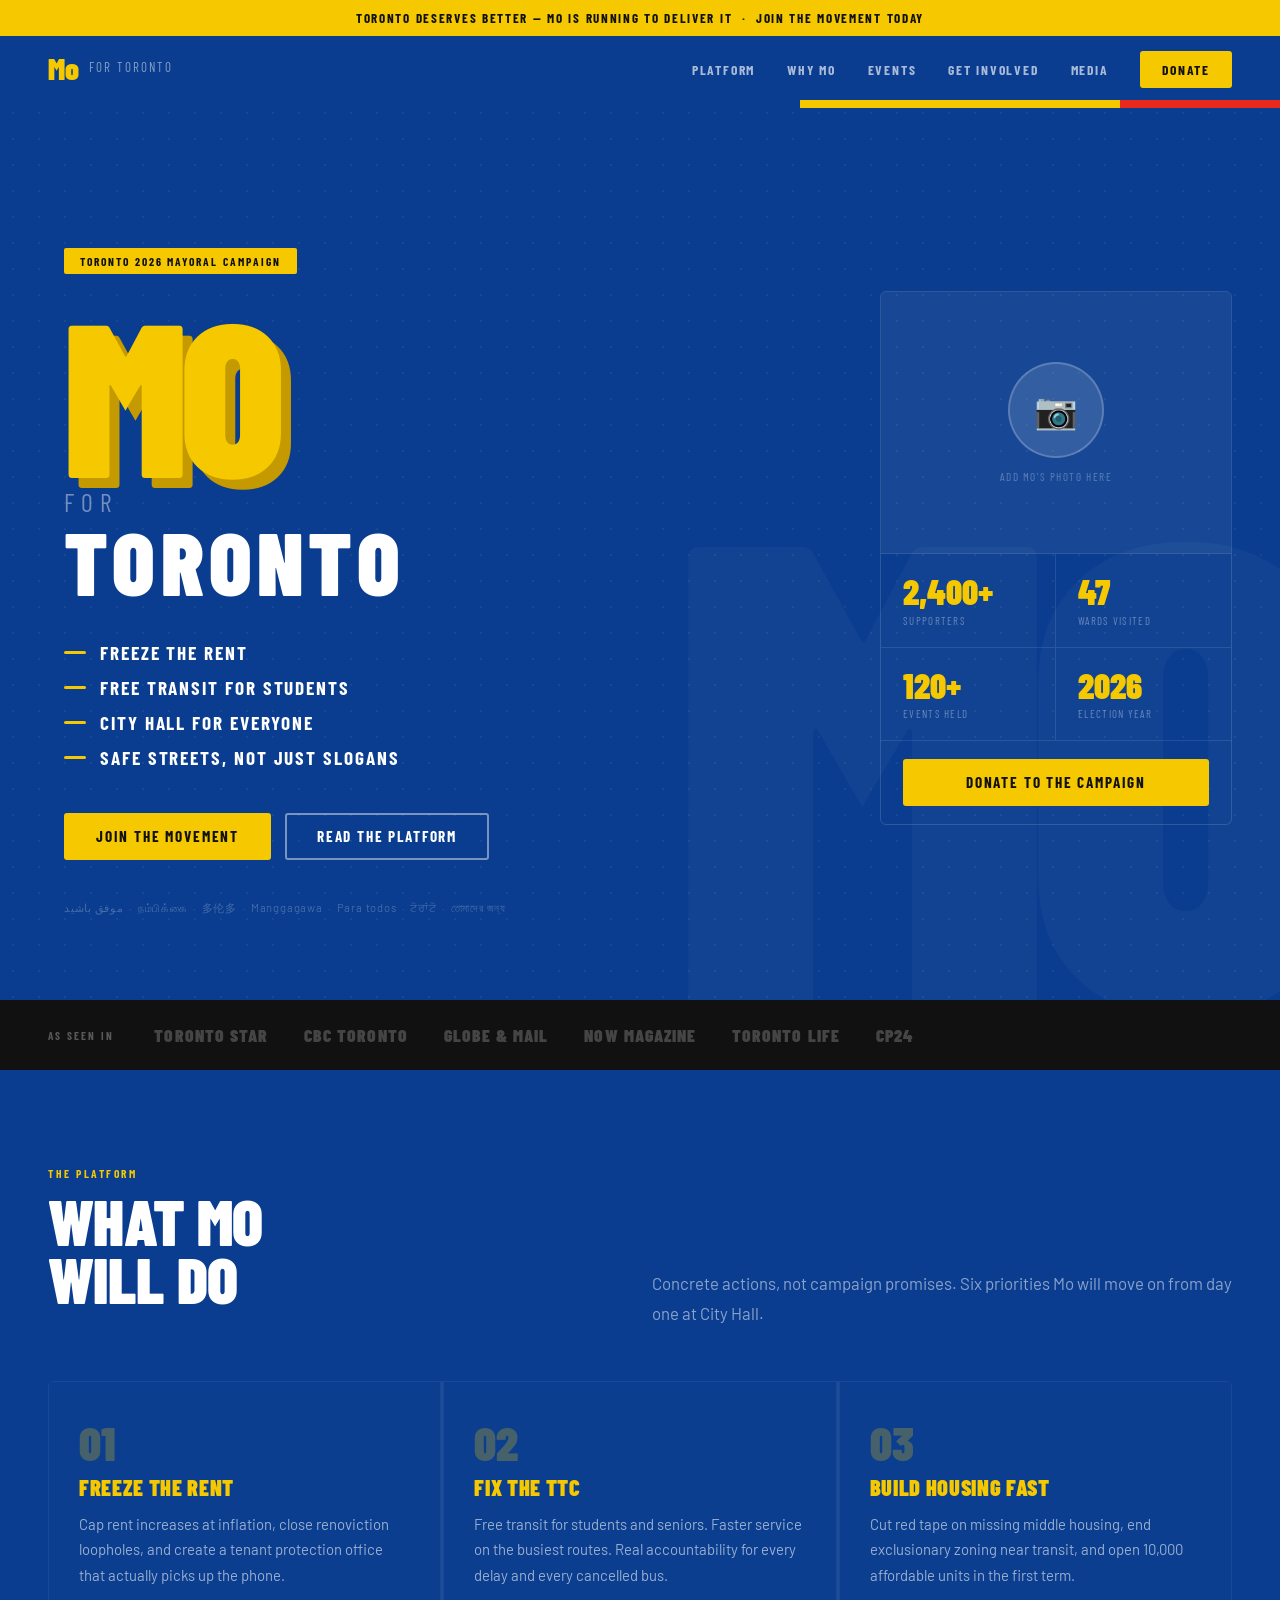
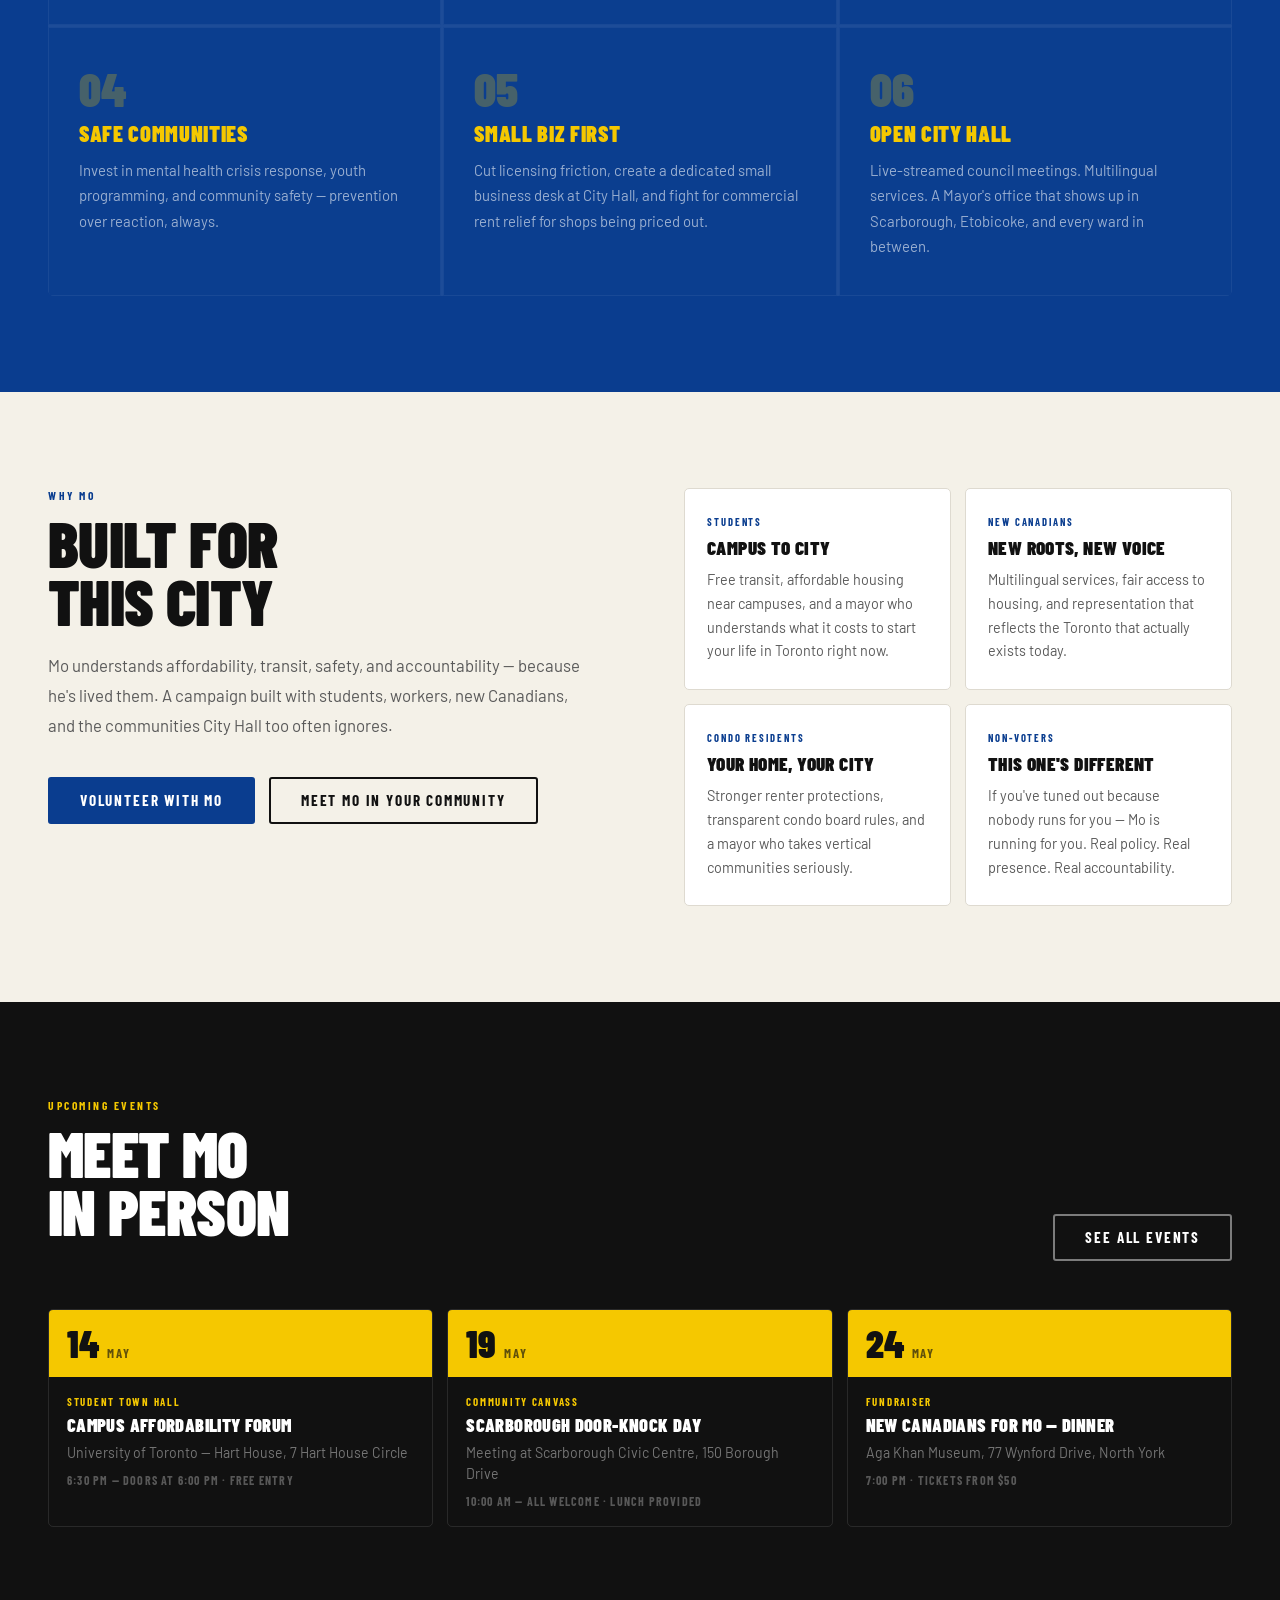
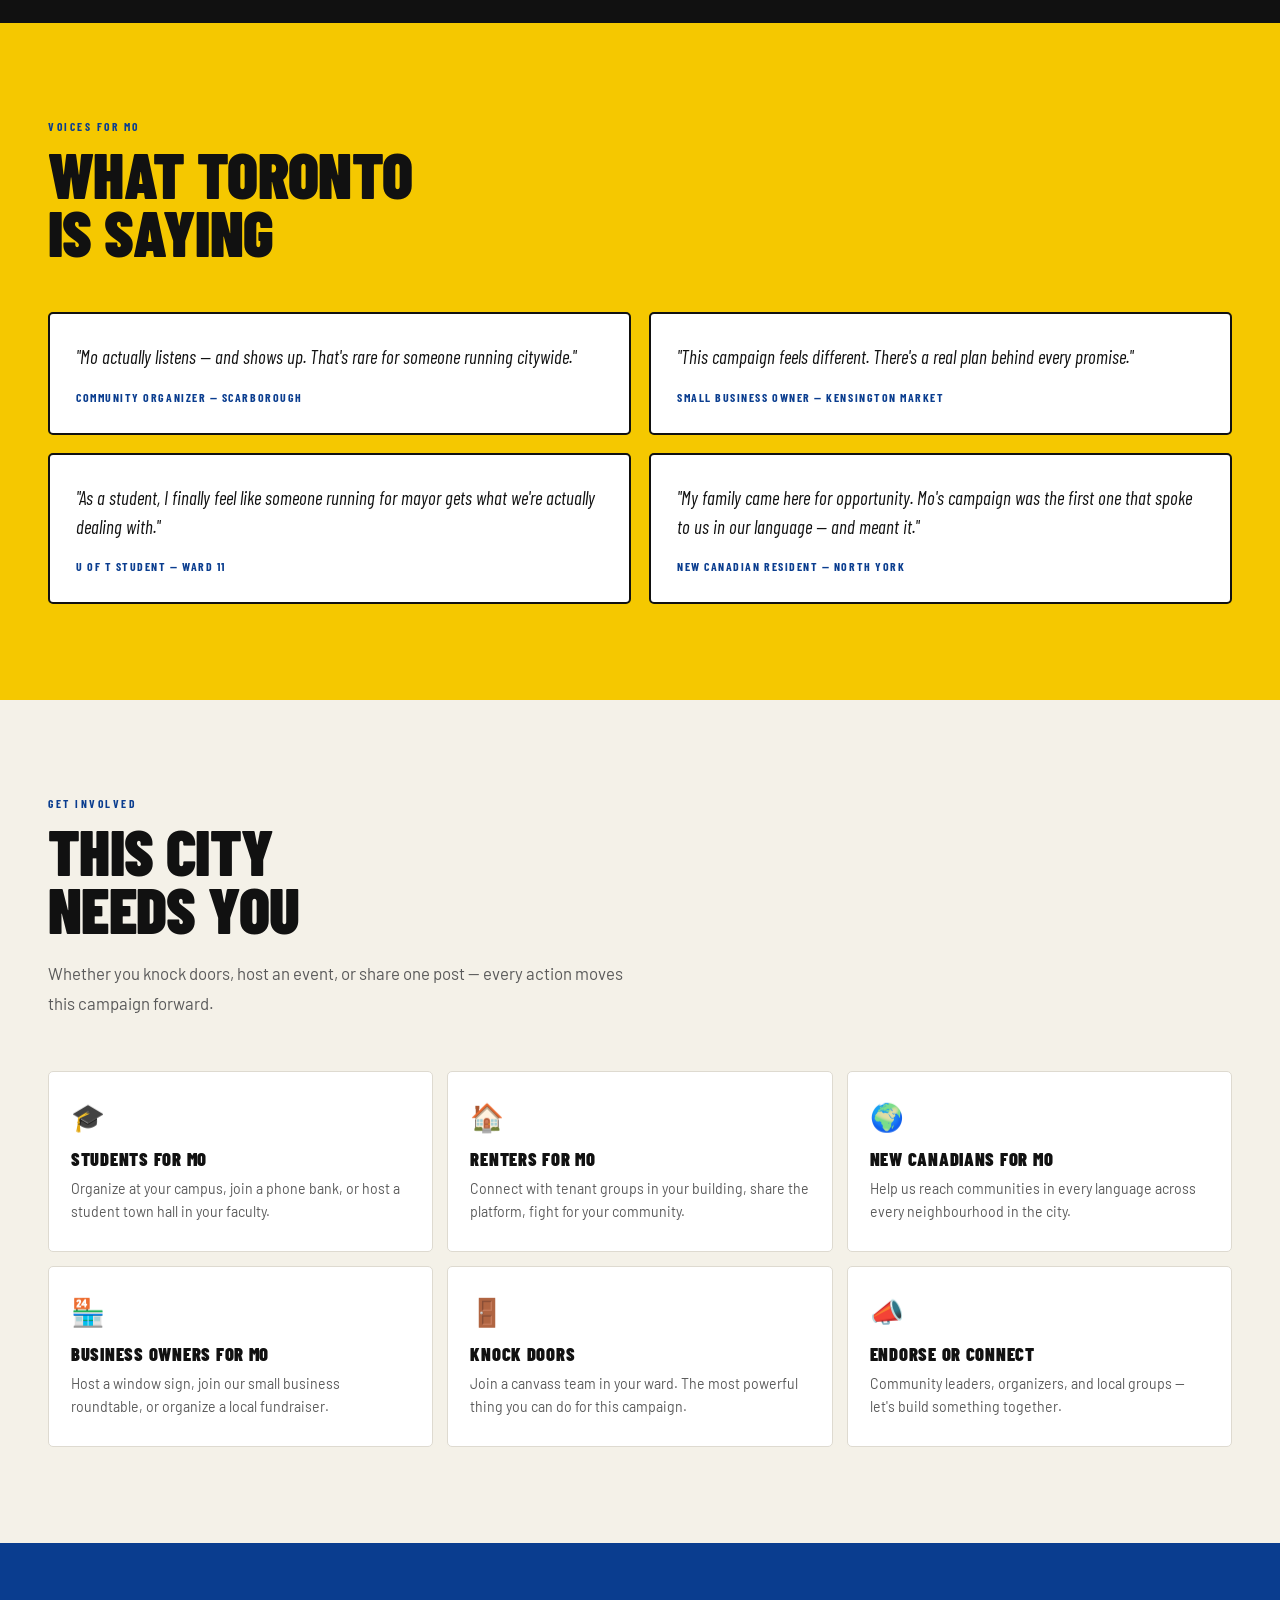
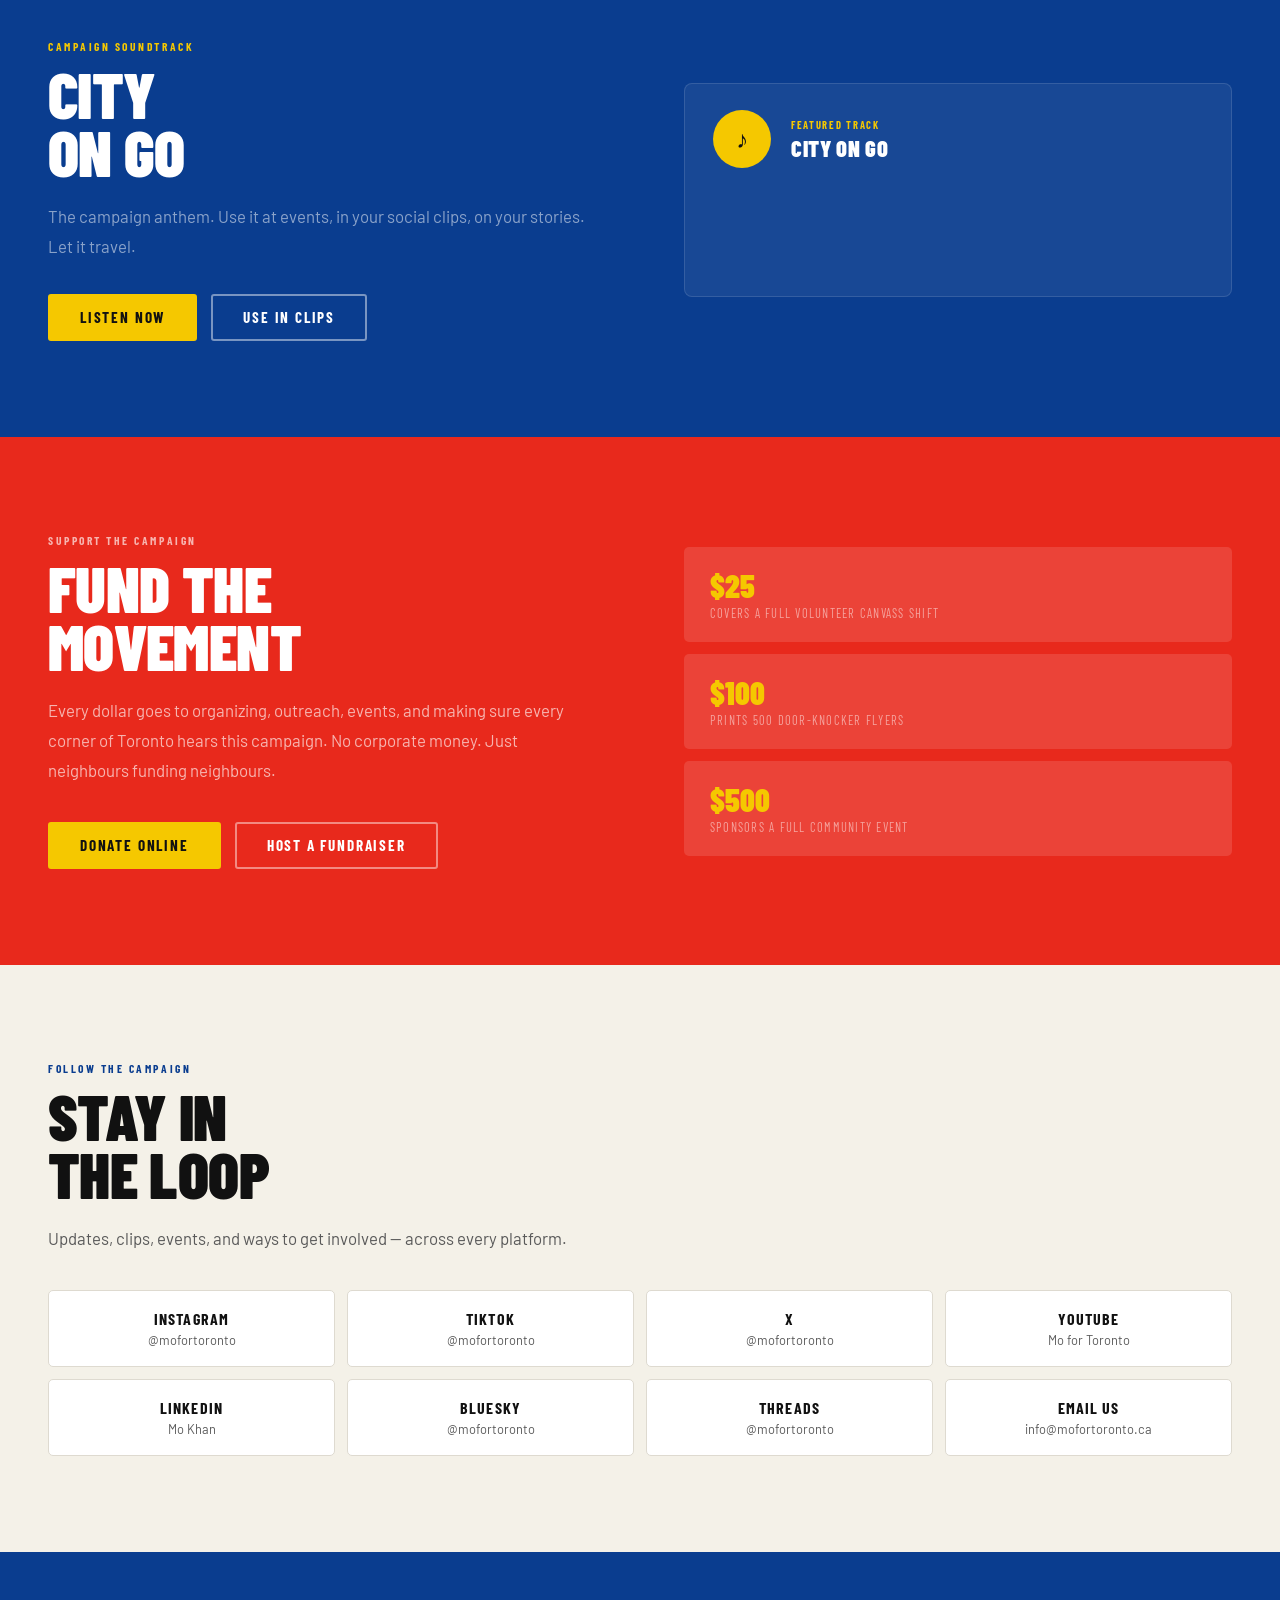
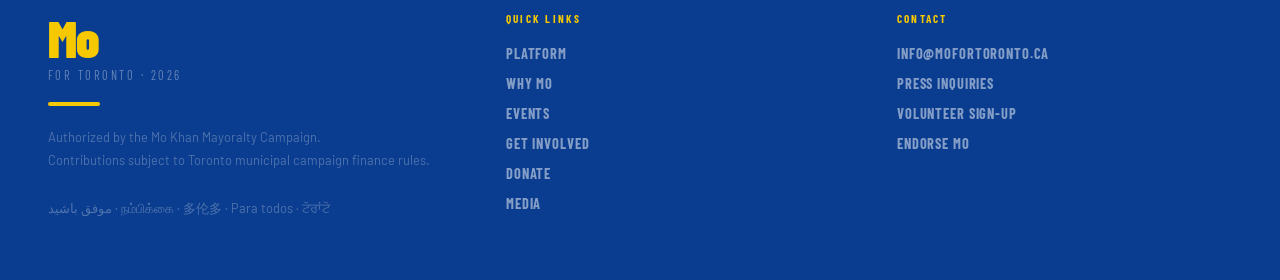
==== commit fe22d014: "Update index.html" ====
--- a/index.html
+++ b/index.html
@@ -544,624 +544,4 @@
 </footer>
 
 </body>
-</html>      background: var(--blue);
-      display: flex; align-items: center; justify-content: space-between;
-      padding: 0 48px; height: 64px;
-      position: sticky; top: 0; z-index: 100;
-    }
-    .nav-logo {
-      font-family: 'Barlow Condensed', sans-serif; font-weight: 900;
-      font-size: 1.9rem; color: var(--yellow); text-decoration: none; line-height: 1;
-    }
-    .nav-logo span {
-      color: rgba(255,255,255,0.55); font-weight: 400; font-size: 0.85rem;
-      letter-spacing: 0.15em; text-transform: uppercase; margin-left: 10px; vertical-align: middle;
-    }
-    .nav-links { display: flex; gap: 36px; list-style: none; align-items: center; }
-    .nav-links a {
-      font-family: 'Barlow Condensed', sans-serif; font-weight: 700;
-      font-size: 0.85rem; letter-spacing: 0.13em; text-transform: uppercase;
-      color: rgba(255,255,255,0.65); text-decoration: none; transition: color 0.15s;
-    }
-    .nav-links a:hover { color: var(--yellow); }
-    .nav-cta {
-      background: var(--yellow) !important; color: var(--black) !important;
-      padding: 10px 22px; border-radius: 3px;
-    }
-    .nav-cta:hover { background: white !important; color: var(--blue) !important; }
-
-    /* ── HERO ── */
-    .hero {
-      background: var(--blue);
-      min-height: 100vh;
-      display: grid;
-      grid-template-columns: 1fr 1fr;
-      align-items: stretch;
-      position: relative; overflow: hidden;
-    }
-    .hero::before {
-      content: '';
-      position: absolute; inset: 0;
-      background-image: radial-gradient(circle, rgba(255,255,255,0.055) 1px, transparent 1px);
-      background-size: 28px 28px; pointer-events: none;
-    }
-    .hero-stripe {
-      position: absolute; top: 0; left: 0; right: 0; height: 8px; display: flex;
-    }
-    .hero-left {
-      padding: 100px 64px 80px;
-      display: flex; flex-direction: column; justify-content: flex-end;
-      position: relative; z-index: 2;
-    }
-    .hero-right {
-      display: flex; flex-direction: column; justify-content: center; align-items: flex-end;
-      padding: 100px 64px 80px 0;
-      position: relative; z-index: 2;
-    }
-    .hero-bg-mo {
-      position: absolute; bottom: -80px; right: -60px;
-      font-family: 'Barlow Condensed', sans-serif; font-weight: 900;
-      font-size: 55vw; line-height: 1;
-      color: rgba(255,255,255,0.032); pointer-events: none; user-select: none;
-      letter-spacing: -0.04em; z-index: 1;
-    }
-    .hero-tag {
-      display: inline-block; background: var(--yellow); color: var(--black);
-      font-family: 'Barlow Condensed', sans-serif; font-weight: 700;
-      font-size: 0.75rem; letter-spacing: 0.18em; text-transform: uppercase;
-      padding: 6px 16px; border-radius: 2px; margin-bottom: 28px; width: fit-content;
-      opacity: 0; animation: riseIn 0.5s ease 0.1s forwards;
-    }
-    .hero-name-wrap {
-      position: relative; display: inline-block;
-      opacity: 0; animation: riseIn 0.55s ease 0.25s forwards;
-    }
-    .hero-name-shadow {
-      position: absolute; top: 10px; left: 10px;
-      font-family: 'Barlow Condensed', sans-serif; font-weight: 900;
-      font-size: clamp(120px, 18vw, 240px); line-height: 0.82; letter-spacing: -0.03em;
-      color: var(--yellow2); z-index: 0; pointer-events: none; user-select: none;
-    }
-    .hero-name {
-      position: relative; z-index: 1;
-      font-family: 'Barlow Condensed', sans-serif; font-weight: 900;
-      font-size: clamp(120px, 18vw, 240px); line-height: 0.82; letter-spacing: -0.03em;
-      color: var(--yellow); display: block;
-    }
-    .hero-byline { opacity: 0; animation: riseIn 0.55s ease 0.4s forwards; }
-    .hero-for {
-      font-family: 'Barlow Condensed', sans-serif; font-weight: 400;
-      font-size: clamp(18px, 2.2vw, 32px); letter-spacing: 0.28em;
-      text-transform: uppercase; color: rgba(255,255,255,0.4);
-      display: block; margin-top: 8px;
-    }
-    .hero-toronto {
-      font-family: 'Barlow Condensed', sans-serif; font-weight: 900;
-      font-size: clamp(40px, 7vw, 96px); letter-spacing: 0.06em;
-      text-transform: uppercase; color: white; display: block; line-height: 1;
-    }
-    .hero-slogans {
-      margin-top: 40px; display: flex; flex-direction: column; gap: 13px;
-      opacity: 0; animation: riseIn 0.55s ease 0.55s forwards;
-    }
-    .hero-slogan {
-      display: flex; align-items: center; gap: 14px;
-      font-family: 'Barlow Condensed', sans-serif; font-weight: 700;
-      font-size: clamp(16px, 1.6vw, 22px); letter-spacing: 0.1em;
-      text-transform: uppercase; color: white;
-    }
-    .s-dash { width: 24px; height: 3px; background: var(--yellow); border-radius: 2px; flex-shrink: 0; }
-    .hero-btns {
-      margin-top: 48px; display: flex; gap: 14px; flex-wrap: wrap;
-      opacity: 0; animation: riseIn 0.5s ease 0.7s forwards;
-    }
-    .hero-langs {
-      margin-top: 40px; font-size: 0.72rem;
-      color: rgba(255,255,255,0.25); letter-spacing: 0.07em; line-height: 2.1;
-      opacity: 0; animation: riseIn 0.5s ease 0.85s forwards;
-    }
-    /* right side — big stat block */
-    .hero-stats-block {
-      opacity: 0; animation: riseIn 0.6s ease 0.5s forwards;
-      display: flex; flex-direction: column; gap: 0;
-      border: 2px solid rgba(255,255,255,0.12); border-radius: 6px; overflow: hidden;
-      min-width: 280px;
-    }
-    .hero-stat {
-      padding: 28px 32px;
-      border-bottom: 2px solid rgba(255,255,255,0.1);
-    }
-    .hero-stat:last-child { border-bottom: none; }
-    .hero-stat-num {
-      font-family: 'Barlow Condensed', sans-serif; font-weight: 900;
-      font-size: 3.4rem; color: var(--yellow); line-height: 1; display: block;
-    }
-    .hero-stat-lbl {
-      font-family: 'Barlow Condensed', sans-serif; font-size: 0.75rem;
-      letter-spacing: 0.14em; text-transform: uppercase;
-      color: rgba(255,255,255,0.4); display: block; margin-top: 4px;
-    }
-
-    /* ── BUTTONS ── */
-    .btn {
-      display: inline-block;
-      font-family: 'Barlow Condensed', sans-serif; font-weight: 700;
-      font-size: 0.95rem; letter-spacing: 0.12em; text-transform: uppercase;
-      text-decoration: none; padding: 14px 30px; border-radius: 3px;
-      border: 2px solid transparent; cursor: pointer;
-      transition: transform 0.12s, background 0.15s, color 0.15s, border-color 0.15s;
-      line-height: 1;
-    }
-    .btn:hover { transform: translateY(-2px); }
-    .btn-yellow { background: var(--yellow); color: var(--black); border-color: var(--yellow); }
-    .btn-yellow:hover { background: white; border-color: white; }
-    .btn-ghost { background: transparent; color: white; border-color: rgba(255,255,255,0.45); }
-    .btn-ghost:hover { background: white; color: var(--blue); border-color: white; }
-    .btn-blue { background: var(--blue); color: white; border-color: var(--blue); }
-    .btn-blue:hover { background: var(--blue2); border-color: var(--blue2); }
-    .btn-outline { background: transparent; color: var(--black); border-color: var(--black); }
-    .btn-outline:hover { background: var(--black); color: white; }
-    .btn-red { background: var(--red); color: white; border-color: var(--red); }
-    .btn-red:hover { opacity: 0.88; }
-
-    /* ── SECTIONS ── */
-    .section { padding: 96px 48px; }
-    .section-inner { max-width: var(--max); margin: 0 auto; }
-    .eyebrow {
-      font-family: 'Barlow Condensed', sans-serif; font-weight: 700;
-      font-size: 0.75rem; letter-spacing: 0.22em; text-transform: uppercase;
-      color: var(--blue); display: block; margin-bottom: 12px;
-    }
-    .section-title {
-      font-family: 'Barlow Condensed', sans-serif; font-weight: 900;
-      font-size: clamp(48px, 5.5vw, 80px); line-height: 0.9; letter-spacing: -0.01em;
-      text-transform: uppercase; margin-bottom: 24px;
-    }
-    .section-body { font-size: 1.1rem; line-height: 1.75; color: var(--muted); max-width: 620px; }
-
-    /* ── PLATFORM ── */
-    .platform-section { background: var(--blue); }
-    .platform-section .eyebrow { color: var(--yellow); }
-    .platform-section .section-title { color: white; }
-    .platform-header { display: flex; justify-content: space-between; align-items: flex-end; flex-wrap: wrap; gap: 24px; margin-bottom: 52px; }
-    .platform-header .section-body { color: rgba(255,255,255,0.55); }
-    .platform-grid {
-      display: grid; grid-template-columns: repeat(3, 1fr);
-      gap: 2px; background: rgba(255,255,255,0.1);
-      border-radius: 6px; overflow: hidden;
-    }
-    .p-card {
-      background: rgba(10,61,143,0.9); padding: 36px 30px;
-      transition: background 0.2s; border: 1px solid rgba(255,255,255,0.06);
-    }
-    .p-card:hover { background: rgba(255,255,255,0.08); }
-    .p-num {
-      font-family: 'Barlow Condensed', sans-serif; font-weight: 900;
-      font-size: 3.2rem; color: var(--yellow); opacity: 0.28; line-height: 1; margin-bottom: 8px;
-    }
-    .p-title {
-      font-family: 'Barlow Condensed', sans-serif; font-weight: 900;
-      font-size: 1.45rem; letter-spacing: 0.03em; text-transform: uppercase;
-      color: var(--yellow); margin-bottom: 12px;
-    }
-    .p-body { font-size: 0.95rem; line-height: 1.7; color: rgba(255,255,255,0.6); }
-
-    /* ── WHY MO ── */
-    .why-section { background: var(--paper); }
-    .why-layout { display: grid; grid-template-columns: 1fr 1fr; gap: 80px; align-items: start; }
-    .why-left {}
-    .why-grid { display: grid; grid-template-columns: 1fr 1fr; gap: 16px; margin-top: 0; }
-    .w-card {
-      background: white; border: 1.5px solid #dedad0;
-      border-radius: 5px; padding: 26px 22px;
-    }
-    .w-card-eyebrow {
-      font-family: 'Barlow Condensed', sans-serif; font-weight: 700;
-      font-size: 0.68rem; letter-spacing: 0.18em; text-transform: uppercase;
-      color: var(--blue); margin-bottom: 8px;
-    }
-    .w-card-title {
-      font-family: 'Barlow Condensed', sans-serif; font-weight: 900;
-      font-size: 1.25rem; text-transform: uppercase; letter-spacing: 0.02em; margin-bottom: 9px;
-    }
-    .w-card-body { font-size: 0.92rem; line-height: 1.65; color: var(--muted); }
-
-    /* ── ENDORSEMENTS ── */
-    .endorse-section { background: var(--yellow); }
-    .endorse-section .eyebrow { color: var(--blue); }
-    .endorse-section .section-title { color: var(--black); }
-    .endorse-layout { display: grid; grid-template-columns: 1fr 1fr; gap: 20px; margin-top: 52px; }
-    .e-item {
-      background: white; border: 2px solid var(--black);
-      border-radius: 5px; padding: 28px 26px;
-      transition: background 0.15s;
-    }
-    .e-item:hover { background: var(--paper); }
-    .e-quote {
-      font-family: 'Barlow Condensed', sans-serif; font-style: italic;
-      font-size: 1.2rem; line-height: 1.55; color: var(--black); margin-bottom: 14px;
-    }
-    .e-who {
-      font-family: 'Barlow Condensed', sans-serif; font-weight: 700;
-      font-size: 0.75rem; letter-spacing: 0.13em; text-transform: uppercase; color: var(--blue);
-    }
-
-    /* ── GET INVOLVED ── */
-    .involve-section { background: var(--black); }
-    .involve-section .eyebrow { color: var(--yellow); }
-    .involve-section .section-title { color: white; }
-    .involve-section .section-body { color: rgba(255,255,255,0.45); }
-    .involve-grid {
-      display: grid; grid-template-columns: repeat(3, 1fr);
-      gap: 14px; margin-top: 52px;
-    }
-    .i-card {
-      border: 1.5px solid rgba(255,255,255,0.1); border-radius: 5px;
-      padding: 28px 22px; text-decoration: none; display: block;
-      transition: border-color 0.15s, background 0.15s;
-    }
-    .i-card:hover { border-color: var(--yellow); background: rgba(245,200,0,0.04); }
-    .i-icon { font-size: 1.8rem; margin-bottom: 14px; display: block; }
-    .i-title {
-      font-family: 'Barlow Condensed', sans-serif; font-weight: 900;
-      font-size: 1.2rem; text-transform: uppercase; letter-spacing: 0.04em;
-      color: white; margin-bottom: 8px;
-    }
-    .i-body { font-size: 0.88rem; line-height: 1.6; color: rgba(255,255,255,0.42); }
-
-    /* ── SOUNDTRACK ── */
-    .sound-section { background: var(--paper); }
-    .sound-layout { display: grid; grid-template-columns: 1fr 1fr; gap: 80px; align-items: center; }
-    .sound-card { background: var(--blue); border-radius: 8px; overflow: hidden; }
-    .sound-header { padding: 26px 28px 20px; display: flex; align-items: center; gap: 20px; }
-    .sound-disc {
-      width: 60px; height: 60px; border-radius: 50%; background: var(--yellow);
-      display: flex; align-items: center; justify-content: center;
-      font-size: 1.6rem; flex-shrink: 0; animation: spin 8s linear infinite;
-    }
-    @keyframes spin { to { transform: rotate(360deg); } }
-    .sound-lbl {
-      font-family: 'Barlow Condensed', sans-serif; font-weight: 700;
-      font-size: 0.68rem; letter-spacing: 0.16em; text-transform: uppercase;
-      color: var(--yellow); margin-bottom: 4px;
-    }
-    .sound-title {
-      font-family: 'Barlow Condensed', sans-serif; font-weight: 900;
-      font-size: 1.4rem; text-transform: uppercase; color: white; letter-spacing: 0.03em;
-    }
-    .sound-embed { padding: 0 18px 18px; }
-    .sound-embed iframe { width: 100%; border-radius: 6px; border: 0; display: block; }
-
-    /* ── DONATE TEASER ── */
-    .donate-section { background: var(--red); }
-    .donate-section .eyebrow { color: rgba(255,255,255,0.65); }
-    .donate-section .section-title { color: white; }
-    .donate-section .section-body { color: rgba(255,255,255,0.68); }
-    .donate-layout { display: grid; grid-template-columns: 1fr 1fr; gap: 80px; align-items: center; }
-
-    /* ── SOCIAL ── */
-    .social-section { background: var(--paper); }
-    .social-grid {
-      display: grid; grid-template-columns: repeat(4, 1fr);
-      gap: 12px; margin-top: 36px;
-    }
-    .s-link {
-      display: block; text-decoration: none; background: white;
-      border: 1.5px solid #dedad0; border-radius: 5px; padding: 18px 16px;
-      text-align: center; transition: border-color 0.15s, transform 0.12s;
-    }
-    .s-link:hover { border-color: var(--blue); transform: translateY(-2px); }
-    .s-name {
-      font-family: 'Barlow Condensed', sans-serif; font-weight: 700;
-      font-size: 1rem; letter-spacing: 0.07em; text-transform: uppercase;
-      color: var(--black); display: block;
-    }
-    .s-handle { font-size: 0.8rem; color: var(--muted); margin-top: 4px; display: block; }
-
-    /* ── FOOTER ── */
-    footer { background: var(--blue); padding: 56px 48px; }
-    .footer-inner { max-width: var(--max); margin: 0 auto; display: grid; grid-template-columns: 1fr 1fr 1fr; gap: 48px; align-items: start; }
-    .f-logo {
-      font-family: 'Barlow Condensed', sans-serif; font-weight: 900;
-      font-size: 3.5rem; color: var(--yellow); letter-spacing: -0.02em;
-      display: block; line-height: 1; margin-bottom: 4px;
-    }
-    .f-sub {
-      font-family: 'Barlow Condensed', sans-serif; font-weight: 400;
-      font-size: 0.8rem; letter-spacing: 0.2em; text-transform: uppercase;
-      color: rgba(255,255,255,0.38); margin-bottom: 18px;
-    }
-    .f-bar { width: 56px; height: 4px; background: var(--yellow); border-radius: 2px; margin-bottom: 18px; }
-    .f-note { font-size: 0.8rem; color: rgba(255,255,255,0.3); line-height: 1.8; }
-    .f-col-title {
-      font-family: 'Barlow Condensed', sans-serif; font-weight: 700;
-      font-size: 0.72rem; letter-spacing: 0.18em; text-transform: uppercase;
-      color: var(--yellow); margin-bottom: 16px;
-    }
-    .f-links { list-style: none; display: flex; flex-direction: column; gap: 10px; }
-    .f-links a {
-      font-family: 'Barlow Condensed', sans-serif; font-weight: 700;
-      font-size: 0.9rem; letter-spacing: 0.06em; text-transform: uppercase;
-      color: rgba(255,255,255,0.55); text-decoration: none; transition: color 0.15s;
-    }
-    .f-links a:hover { color: var(--yellow); }
-
-    @keyframes riseIn {
-      from { opacity: 0; transform: translateY(24px); }
-      to   { opacity: 1; transform: translateY(0); }
-    }
-
-    @media (max-width: 900px) {
-      .hero { grid-template-columns: 1fr; min-height: auto; }
-      .hero-right { display: none; }
-      .hero-left { padding: 80px 28px 52px; }
-      .platform-grid { grid-template-columns: 1fr 1fr; }
-      .why-layout, .sound-layout, .donate-layout { grid-template-columns: 1fr; gap: 36px; }
-      .endorse-layout { grid-template-columns: 1fr; }
-      .involve-grid { grid-template-columns: 1fr 1fr; }
-      .social-grid { grid-template-columns: repeat(2,1fr); }
-      .footer-inner { grid-template-columns: 1fr 1fr; }
-      .section { padding: 64px 28px; }
-    }
-    @media (max-width: 560px) {
-      .platform-grid, .why-grid, .involve-grid, .footer-inner { grid-template-columns: 1fr; }
-      nav { padding: 0 20px; }
-      .nav-links { display: none; }
-    }
-  </style>
-</head>
-<body>
-
-  <div class="ann-bar">Toronto deserves better — Mo is running to deliver it &nbsp;·&nbsp; Join the movement today</div>
-
-  <nav>
-    <a class="nav-logo" href="index.html">Mo <span>for Toronto</span></a>
-    <ul class="nav-links">
-      <li><a href="#platform">Platform</a></li>
-      <li><a href="#why">Why Mo</a></li>
-      <li><a href="#involve">Get Involved</a></li>
-      <li><a href="#sound">Soundtrack</a></li>
-      <li><a href="donate.html" class="nav-cta">Donate</a></li>
-    </ul>
-  </nav>
-
-  <!-- HERO -->
-  <section class="hero">
-    <div class="hero-stripe">
-      <span style="background:#0A3D8F;flex:5;"></span>
-      <span style="background:#F5C800;flex:2;"></span>
-      <span style="background:#E8291C;flex:1;"></span>
-    </div>
-    <div class="hero-bg-mo" aria-hidden="true">MO</div>
-
-    <div class="hero-left">
-      <div class="hero-tag">Toronto 2026 Mayoral Campaign</div>
-      <div class="hero-name-wrap">
-        <span class="hero-name-shadow" aria-hidden="true">Mo</span>
-        <span class="hero-name">Mo</span>
-      </div>
-      <div class="hero-byline">
-        <span class="hero-for">for</span>
-        <span class="hero-toronto">Toronto</span>
-      </div>
-      <div class="hero-slogans">
-        <div class="hero-slogan"><span class="s-dash"></span>Freeze the rent</div>
-        <div class="hero-slogan"><span class="s-dash"></span>Free transit for students</div>
-        <div class="hero-slogan"><span class="s-dash"></span>City Hall for everyone</div>
-        <div class="hero-slogan"><span class="s-dash"></span>Safe streets, not just slogans</div>
-      </div>
-      <div class="hero-btns">
-        <a class="btn btn-yellow" href="#involve">Join the movement</a>
-        <a class="btn btn-ghost" href="#platform">Read the platform</a>
-      </div>
-      <div class="hero-langs">
-        موفق باشید &nbsp;·&nbsp; நம்பிக்கை &nbsp;·&nbsp; 多伦多 &nbsp;·&nbsp; Manggagawa &nbsp;·&nbsp; Para todos &nbsp;·&nbsp; ਟੋਰਾਂਟੋ &nbsp;·&nbsp; তোমাদের জন্য
-      </div>
-    </div>
-
-    <div class="hero-right">
-      <div class="hero-stats-block">
-        <div class="hero-stat">
-          <span class="hero-stat-num">2,400+</span>
-          <span class="hero-stat-lbl">Supporters across Toronto</span>
-        </div>
-        <div class="hero-stat">
-          <span class="hero-stat-num">47</span>
-          <span class="hero-stat-lbl">Wards visited</span>
-        </div>
-        <div class="hero-stat">
-          <span class="hero-stat-num">120+</span>
-          <span class="hero-stat-lbl">Community events held</span>
-        </div>
-        <div class="hero-stat" style="background:rgba(245,200,0,0.1);">
-          <a class="btn btn-yellow" href="donate.html" style="width:100%;text-align:center;display:block;">Donate to the campaign</a>
-        </div>
-      </div>
-    </div>
-  </section>
-
-  <!-- PLATFORM -->
-  <section class="section platform-section" id="platform">
-    <div class="section-inner">
-      <div class="platform-header">
-        <div>
-          <span class="eyebrow">The platform</span>
-          <h2 class="section-title">What Mo<br>will do</h2>
-        </div>
-        <p class="section-body">Concrete actions, not campaign promises. Six priorities Mo will move on from day one at City Hall.</p>
-      </div>
-      <div class="platform-grid">
-        <div class="p-card"><div class="p-num">01</div><div class="p-title">Freeze the rent</div><p class="p-body">Cap rent increases at inflation, close renoviction loopholes, and create a tenant protection office that actually picks up the phone.</p></div>
-        <div class="p-card"><div class="p-num">02</div><div class="p-title">Fix the TTC</div><p class="p-body">Free transit for students and seniors. Faster service on the busiest routes. Real accountability for every delay and every cancelled bus.</p></div>
-        <div class="p-card"><div class="p-num">03</div><div class="p-title">Build housing fast</div><p class="p-body">Cut red tape on missing middle housing, end exclusionary zoning near transit, and open 10,000 affordable units in the first term.</p></div>
-        <div class="p-card"><div class="p-num">04</div><div class="p-title">Safe communities</div><p class="p-body">Invest in mental health crisis response, youth programming, and community safety — prevention over reaction, always.</p></div>
-        <div class="p-card"><div class="p-num">05</div><div class="p-title">Small biz first</div><p class="p-body">Cut licensing friction, create a dedicated small business desk at City Hall, and fight for commercial rent relief for shops being priced out.</p></div>
-        <div class="p-card"><div class="p-num">06</div><div class="p-title">Open City Hall</div><p class="p-body">Live-streamed council meetings. Multilingual services. A Mayor's office that shows up in Scarborough, Etobicoke, and every ward in between.</p></div>
-      </div>
-    </div>
-  </section>
-
-  <!-- WHY MO -->
-  <section class="section why-section" id="why">
-    <div class="section-inner">
-      <div class="why-layout">
-        <div class="why-left">
-          <span class="eyebrow">Why Mo</span>
-          <h2 class="section-title">Built for<br>this city</h2>
-          <p class="section-body">Mo understands affordability, transit, safety, and accountability — because he's lived them. A campaign built with students, workers, new Canadians, and the communities City Hall too often ignores.</p>
-          <div style="margin-top:36px; display:flex; gap:14px; flex-wrap:wrap;">
-            <a class="btn btn-blue" href="#involve">Volunteer with Mo</a>
-            <a class="btn btn-outline" href="#involve">Meet Mo in your community</a>
-          </div>
-        </div>
-        <div class="why-grid">
-          <div class="w-card"><div class="w-card-eyebrow">Students</div><div class="w-card-title">Campus to city</div><p class="w-card-body">Free transit, affordable housing near campuses, and a mayor who understands what it costs to start your life in Toronto right now.</p></div>
-          <div class="w-card"><div class="w-card-eyebrow">New Canadians</div><div class="w-card-title">New roots, new voice</div><p class="w-card-body">Multilingual services, fair access to housing, and representation that reflects the Toronto that actually exists today.</p></div>
-          <div class="w-card"><div class="w-card-eyebrow">Condo residents</div><div class="w-card-title">Your home, your city</div><p class="w-card-body">Stronger renter protections, transparent condo board rules, and a mayor who takes vertical communities seriously.</p></div>
-          <div class="w-card"><div class="w-card-eyebrow">Non-voters</div><div class="w-card-title">This one's different</div><p class="w-card-body">If you've tuned out because nobody runs for you — Mo is running for you. Real policy. Real presence. Real accountability.</p></div>
-        </div>
-      </div>
-    </div>
-  </section>
-
-  <!-- ENDORSEMENTS -->
-  <section class="section endorse-section">
-    <div class="section-inner">
-      <span class="eyebrow">Voices for Mo</span>
-      <h2 class="section-title">What Toronto<br>is saying</h2>
-      <div class="endorse-layout">
-        <div class="e-item"><p class="e-quote">"Mo actually listens — and shows up. That's rare for someone running citywide."</p><span class="e-who">Community organizer — Scarborough</span></div>
-        <div class="e-item"><p class="e-quote">"This campaign feels different. There's a real plan behind every promise."</p><span class="e-who">Small business owner — Kensington Market</span></div>
-        <div class="e-item"><p class="e-quote">"As a student, I finally feel like someone running for mayor gets what we're actually dealing with."</p><span class="e-who">U of T student — Ward 11</span></div>
-        <div class="e-item"><p class="e-quote">"My family came here for opportunity. Mo's campaign was the first one that spoke to us in our language — and meant it."</p><span class="e-who">New Canadian resident — North York</span></div>
-      </div>
-    </div>
-  </section>
-
-  <!-- GET INVOLVED -->
-  <section class="section involve-section" id="involve">
-    <div class="section-inner">
-      <span class="eyebrow">Get involved</span>
-      <h2 class="section-title">This city<br>needs you</h2>
-      <p class="section-body">Whether you knock doors, host an event, or share one post — every action moves this campaign forward.</p>
-      <div class="involve-grid">
-        <a class="i-card" href="#"><span class="i-icon">🎓</span><div class="i-title">Students for Mo</div><p class="i-body">Organize at your campus, join a phone bank, or host a student town hall in your faculty.</p></a>
-        <a class="i-card" href="#"><span class="i-icon">🏠</span><div class="i-title">Renters for Mo</div><p class="i-body">Connect with tenant groups in your building, share the platform, fight for your community.</p></a>
-        <a class="i-card" href="#"><span class="i-icon">🌍</span><div class="i-title">New Canadians for Mo</div><p class="i-body">Help us reach communities in every language across every neighbourhood in the city.</p></a>
-        <a class="i-card" href="#"><span class="i-icon">🏪</span><div class="i-title">Business owners for Mo</div><p class="i-body">Host a window sign, join our small business roundtable, or organize a local fundraiser.</p></a>
-        <a class="i-card" href="#"><span class="i-icon">🚪</span><div class="i-title">Knock doors</div><p class="i-body">Join a canvass team in your ward. The most powerful thing you can do for this campaign.</p></a>
-        <a class="i-card" href="#"><span class="i-icon">📣</span><div class="i-title">Endorse or connect</div><p class="i-body">Community leaders, organizers, and local groups — let's build something together.</p></a>
-      </div>
-    </div>
-  </section>
-
-  <!-- SOUNDTRACK -->
-  <section class="section sound-section" id="sound">
-    <div class="section-inner">
-      <div class="sound-layout">
-        <div>
-          <span class="eyebrow">Campaign soundtrack</span>
-          <h2 class="section-title">City<br>on Go</h2>
-          <p class="section-body">The campaign anthem. Use it at events, in your social clips, on your stories. Let it travel.</p>
-          <div style="margin-top:32px; display:flex; gap:14px; flex-wrap:wrap;">
-            <a class="btn btn-blue" href="https://drive.google.com/file/d/1ruCtHaLHbL-SOkNnWkQ3U0mrbdl4f8nu/view?usp=sharing" target="_blank" rel="noopener">Listen now</a>
-            <a class="btn btn-outline" href="#">Use in clips</a>
-          </div>
-        </div>
-        <div class="sound-card">
-          <div class="sound-header">
-            <div class="sound-disc">♪</div>
-            <div><div class="sound-lbl">Featured track</div><div class="sound-title">City on Go</div></div>
-          </div>
-          <div class="sound-embed">
-            <iframe src="https://drive.google.com/file/d/1ruCtHaLHbL-SOkNnWkQ3U0mrbdl4f8nu/preview" height="90" allow="autoplay"></iframe>
-          </div>
-        </div>
-      </div>
-    </div>
-  </section>
-
-  <!-- DONATE TEASER -->
-  <section class="section donate-section" id="donate">
-    <div class="section-inner">
-      <div class="donate-layout">
-        <div>
-          <span class="eyebrow">Support the campaign</span>
-          <h2 class="section-title">Fund the<br>movement</h2>
-          <p class="section-body">Every dollar goes to organizing, outreach, events, and making sure every corner of Toronto hears this campaign.</p>
-          <div style="margin-top:36px; display:flex; gap:14px; flex-wrap:wrap;">
-            <a class="btn btn-yellow" href="donate.html">Donate online</a>
-            <a class="btn btn-ghost" href="#">Host a fundraiser</a>
-          </div>
-        </div>
-        <div style="display:flex; flex-direction:column; gap:14px;">
-          <div style="background:rgba(255,255,255,0.12); border-radius:5px; padding:24px 28px;">
-            <div style="font-family:'Barlow Condensed',sans-serif;font-weight:900;font-size:2rem;color:var(--yellow);">$25</div>
-            <div style="font-family:'Barlow Condensed',sans-serif;font-size:0.8rem;letter-spacing:0.12em;text-transform:uppercase;color:rgba(255,255,255,0.5);margin-top:4px;">Covers a canvass shift for one volunteer</div>
-          </div>
-          <div style="background:rgba(255,255,255,0.12); border-radius:5px; padding:24px 28px;">
-            <div style="font-family:'Barlow Condensed',sans-serif;font-weight:900;font-size:2rem;color:var(--yellow);">$100</div>
-            <div style="font-family:'Barlow Condensed',sans-serif;font-size:0.8rem;letter-spacing:0.12em;text-transform:uppercase;color:rgba(255,255,255,0.5);margin-top:4px;">Prints 500 door-knocker flyers</div>
-          </div>
-          <div style="background:rgba(255,255,255,0.12); border-radius:5px; padding:24px 28px;">
-            <div style="font-family:'Barlow Condensed',sans-serif;font-weight:900;font-size:2rem;color:var(--yellow);">$500</div>
-            <div style="font-family:'Barlow Condensed',sans-serif;font-size:0.8rem;letter-spacing:0.12em;text-transform:uppercase;color:rgba(255,255,255,0.5);margin-top:4px;">Sponsors a full community event</div>
-          </div>
-        </div>
-      </div>
-    </div>
-  </section>
-
-  <!-- SOCIAL -->
-  <section class="section social-section">
-    <div class="section-inner">
-      <span class="eyebrow">Follow the campaign</span>
-      <h2 class="section-title">Stay in<br>the loop</h2>
-      <p class="section-body">Updates, clips, events, and ways to get involved — across every platform.</p>
-      <div class="social-grid">
-        <a class="s-link" href="#"><span class="s-name">Instagram</span><span class="s-handle">@mofortoronto</span></a>
-        <a class="s-link" href="#"><span class="s-name">TikTok</span><span class="s-handle">@mofortoronto</span></a>
-        <a class="s-link" href="#"><span class="s-name">X</span><span class="s-handle">@mofortoronto</span></a>
-        <a class="s-link" href="#"><span class="s-name">YouTube</span><span class="s-handle">Mo for Toronto</span></a>
-        <a class="s-link" href="#"><span class="s-name">LinkedIn</span><span class="s-handle">Mo Khan</span></a>
-        <a class="s-link" href="#"><span class="s-name">Bluesky</span><span class="s-handle">@mofortoronto</span></a>
-        <a class="s-link" href="#"><span class="s-name">Threads</span><span class="s-handle">@mofortoronto</span></a>
-        <a class="s-link" href="mailto:info@mofortoronto.ca"><span class="s-name">Email us</span><span class="s-handle">info@mofortoronto.ca</span></a>
-      </div>
-    </div>
-  </section>
-
-  <!-- FOOTER -->
-  <footer>
-    <div class="footer-inner">
-      <div>
-        <span class="f-logo">Mo</span>
-        <div class="f-sub">for Toronto · 2026</div>
-        <div class="f-bar"></div>
-        <p class="f-note">Authorized by the Mo Khan Mayoralty Campaign.<br>Contributions subject to Toronto municipal campaign finance rules.<br><br>موفق باشید · நம்பிக்கை · 多伦多 · Para todos · ਟੋਰਾਂਟੋ</p>
-      </div>
-      <div>
-        <div class="f-col-title">Quick links</div>
-        <ul class="f-links">
-          <li><a href="#platform">Platform</a></li>
-          <li><a href="#why">Why Mo</a></li>
-          <li><a href="#involve">Get involved</a></li>
-          <li><a href="donate.html">Donate</a></li>
-          <li><a href="#">Events</a></li>
-          <li><a href="#">Media</a></li>
-        </ul>
-      </div>
-      <div>
-        <div class="f-col-title">Contact</div>
-        <ul class="f-links">
-          <li><a href="mailto:info@mofortoronto.ca">info@mofortoronto.ca</a></li>
-          <li><a href="#">Press inquiries</a></li>
-          <li><a href="#">Volunteer sign-up</a></li>
-          <li><a href="#">Endorse Mo</a></li>
-        </ul>
-      </div>
-    </div>
-  </footer>
-
-</body>
 </html>
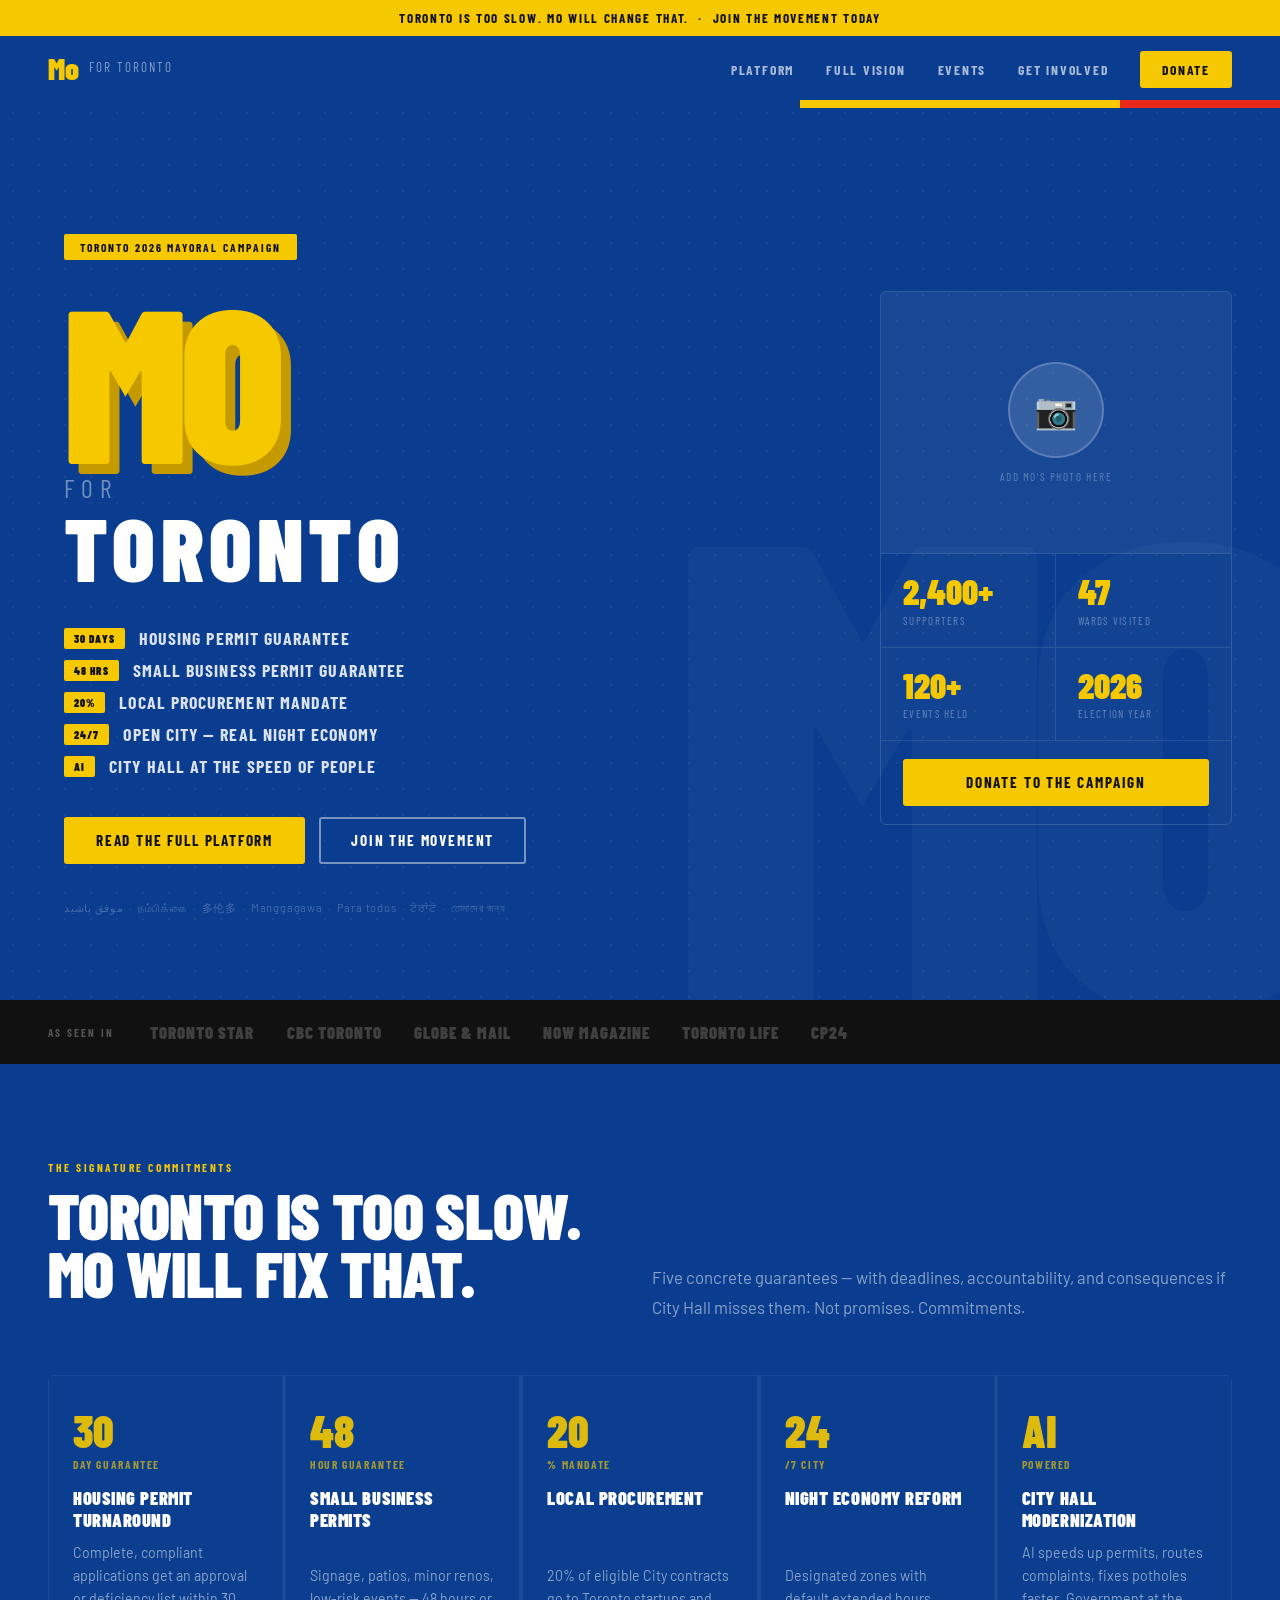
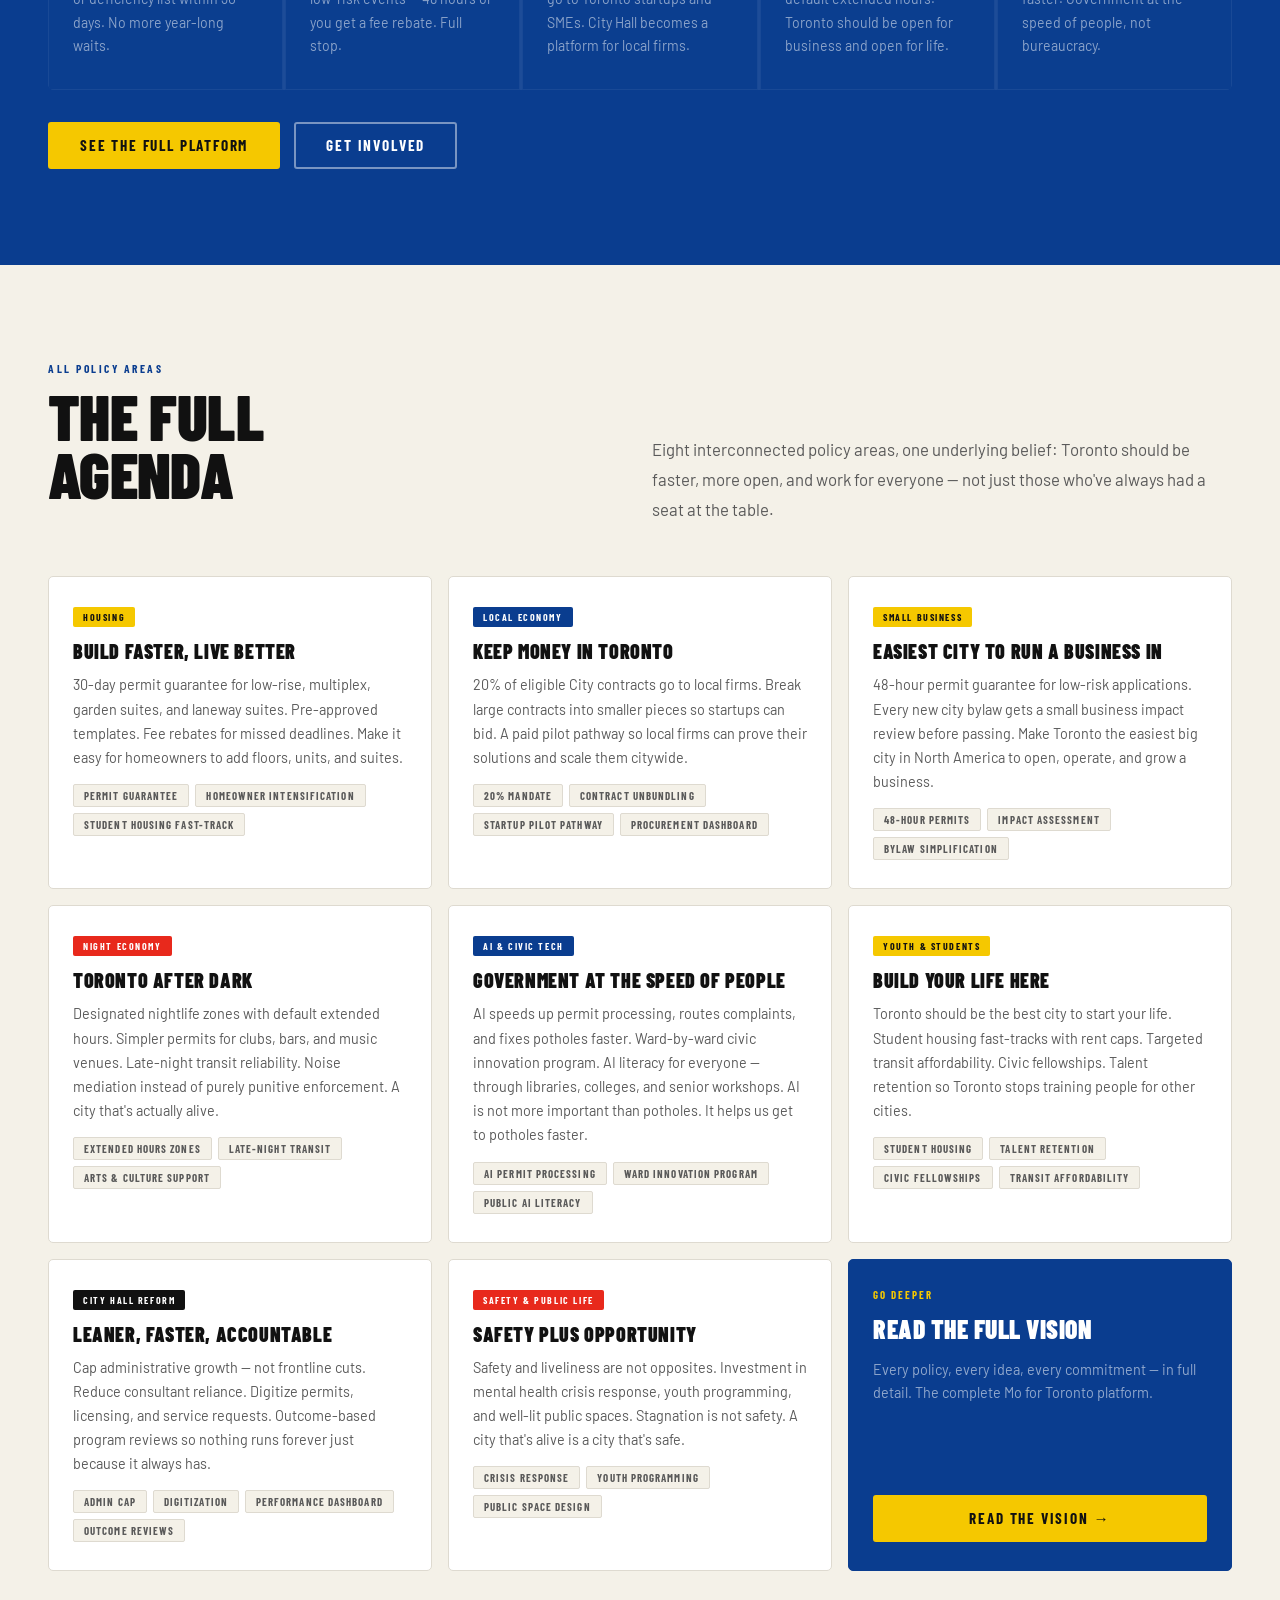
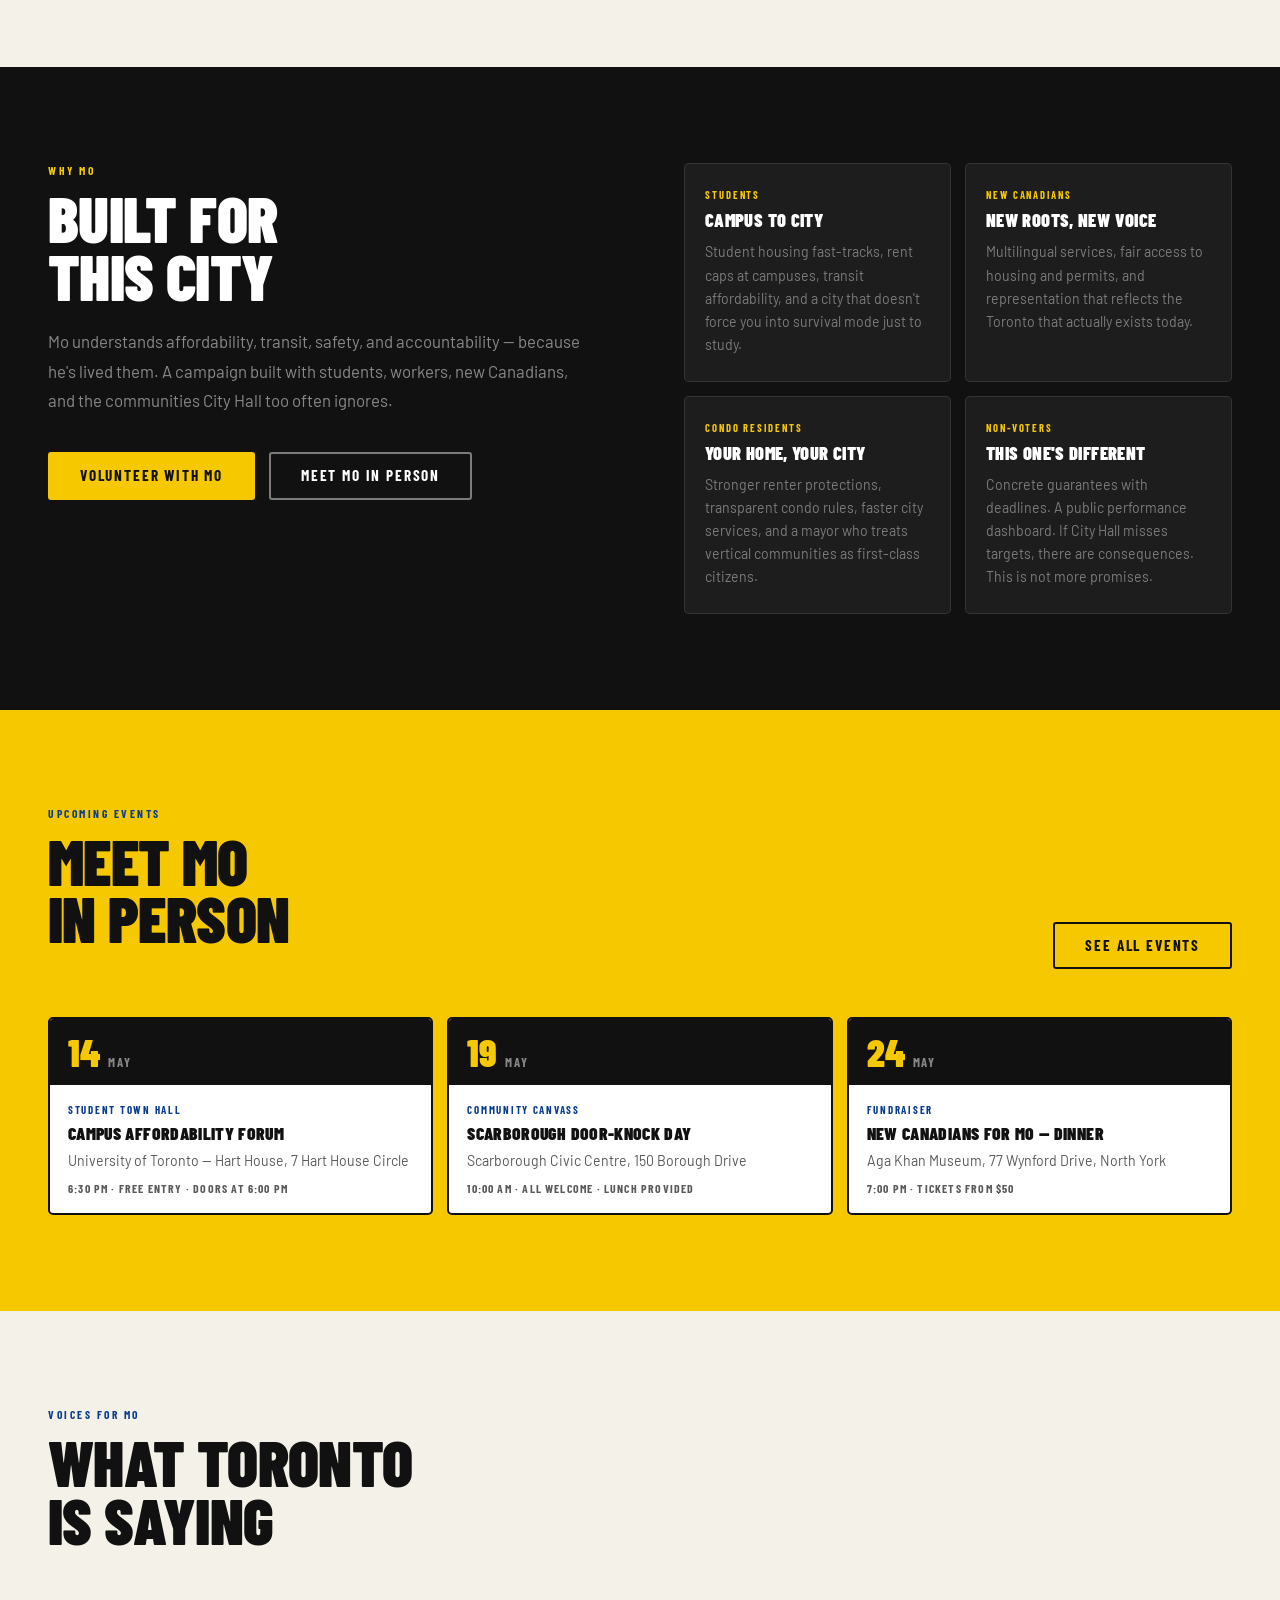
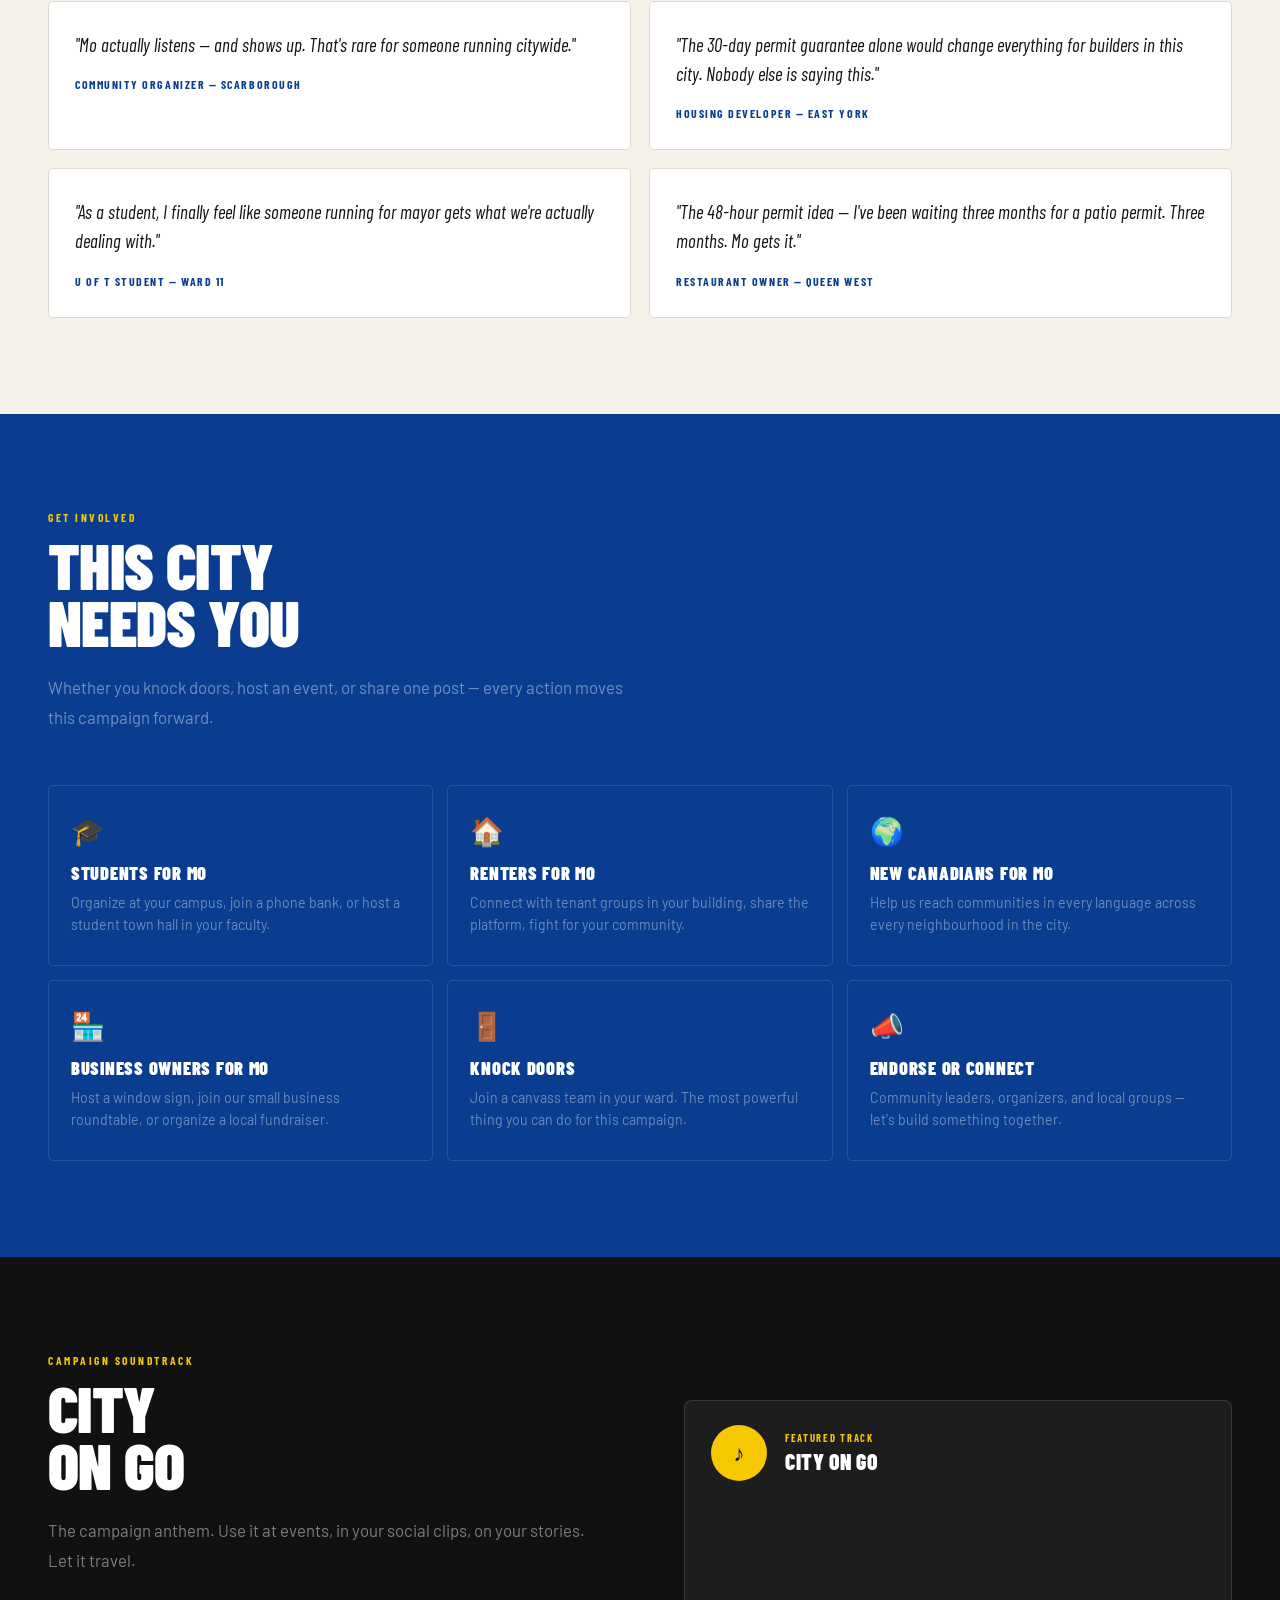
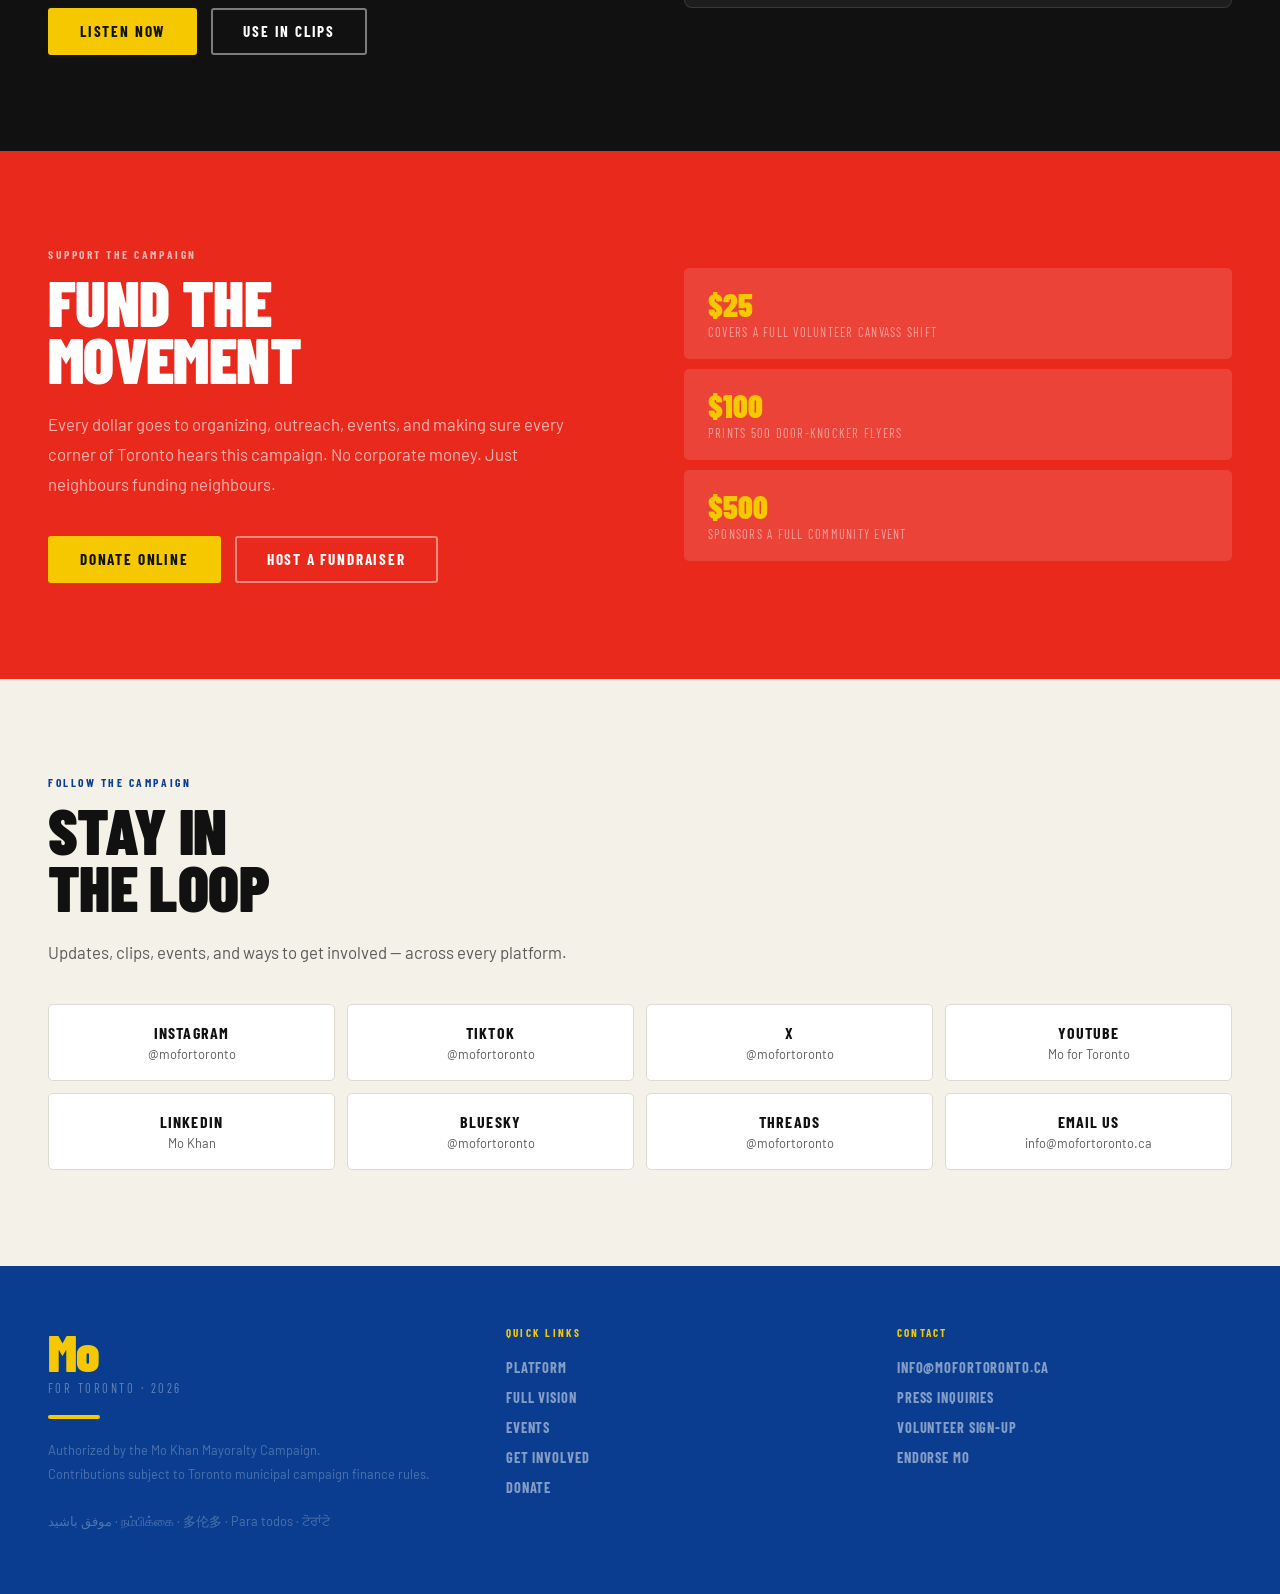
==== commit 161af62c: "Update index.html" ====
--- a/index.html
+++ b/index.html
@@ -8,18 +8,18 @@
   <link rel="preconnect" href="https://fonts.gstatic.com" crossorigin>
   <link href="https://fonts.googleapis.com/css2?family=Barlow+Condensed:ital,wght@0,400;0,700;0,900;1,900&family=Barlow:wght@400;500;700&display=swap" rel="stylesheet">
   <style>
-    :root {
-      --blue:#0A3D8F; --blue2:#0D4FAF; --yellow:#F5C800; --yellow2:#C49A00;
-      --red:#E8291C; --black:#111111; --paper:#F4F1E8; --muted:#5a5a5a; --max:1200px;
+    :root{
+      --blue:#0A3D8F;--blue2:#0D4FAF;--yellow:#F5C800;--yellow2:#C49A00;
+      --red:#E8291C;--black:#111111;--paper:#F4F1E8;--muted:#5a5a5a;--max:1200px;
     }
     *,*::before,*::after{box-sizing:border-box;margin:0;padding:0;}
     html{scroll-behavior:smooth;}
     body{font-family:'Barlow',sans-serif;background:var(--paper);color:var(--black);overflow-x:hidden;}
 
-    /* ── ANN BAR ── */
+    /* ANN BAR */
     .ann-bar{background:var(--yellow);color:var(--black);font-family:'Barlow Condensed',sans-serif;font-weight:700;font-size:.82rem;letter-spacing:.13em;text-transform:uppercase;text-align:center;padding:10px 24px;}
 
-    /* ── NAV ── */
+    /* NAV */
     nav{background:var(--blue);display:flex;align-items:center;justify-content:space-between;padding:0 48px;height:64px;position:sticky;top:0;z-index:100;}
     .nav-logo{font-family:'Barlow Condensed',sans-serif;font-weight:900;font-size:1.9rem;color:var(--yellow);text-decoration:none;line-height:1;display:flex;align-items:center;gap:10px;}
     .nav-logo span{color:rgba(255,255,255,.5);font-weight:400;font-size:.82rem;letter-spacing:.15em;text-transform:uppercase;}
@@ -30,11 +30,10 @@
     .nav-cta:hover{background:white!important;color:var(--blue)!important;}
     @media(max-width:900px){.nav-links{display:none;}nav{padding:0 24px;}}
 
-    /* ── HERO ── */
+    /* HERO */
     .hero{background:var(--blue);min-height:100vh;display:grid;grid-template-columns:1fr 400px;align-items:stretch;position:relative;overflow:hidden;}
     .hero::before{content:'';position:absolute;inset:0;background-image:radial-gradient(circle,rgba(255,255,255,.055) 1px,transparent 1px);background-size:26px 26px;pointer-events:none;z-index:0;}
     .hero-stripe{position:absolute;top:0;left:0;right:0;height:8px;display:flex;z-index:3;}
-    /* big ghost MO watermark */
     .hero-bg-mo{position:absolute;bottom:-80px;right:-40px;font-family:'Barlow Condensed',sans-serif;font-weight:900;font-size:52vw;line-height:1;color:rgba(255,255,255,.03);pointer-events:none;user-select:none;letter-spacing:-.04em;z-index:1;}
     .hero-left{padding:96px 64px 80px;display:flex;flex-direction:column;justify-content:flex-end;position:relative;z-index:2;}
     .hero-right{display:flex;flex-direction:column;justify-content:center;padding:96px 48px 80px 0;position:relative;z-index:2;}
@@ -46,18 +45,21 @@
     .hero-byline{opacity:0;animation:riseIn .55s ease .4s forwards;margin-top:6px;}
     .hero-for{font-family:'Barlow Condensed',sans-serif;font-weight:400;font-size:clamp(16px,2vw,28px);letter-spacing:.28em;text-transform:uppercase;color:rgba(255,255,255,.42);display:block;}
     .hero-toronto{font-family:'Barlow Condensed',sans-serif;font-weight:900;font-size:clamp(36px,7vw,88px);letter-spacing:.06em;text-transform:uppercase;color:white;display:block;line-height:1;}
-    .hero-slogans{margin-top:36px;display:flex;flex-direction:column;gap:12px;opacity:0;animation:riseIn .5s ease .55s forwards;}
-    .hero-slogan{display:flex;align-items:center;gap:14px;font-family:'Barlow Condensed',sans-serif;font-weight:700;font-size:clamp(14px,1.5vw,20px);letter-spacing:.1em;text-transform:uppercase;color:white;}
-    .s-dash{width:22px;height:3px;background:var(--yellow);border-radius:2px;flex-shrink:0;}
-    .hero-btns{margin-top:44px;display:flex;gap:14px;flex-wrap:wrap;opacity:0;animation:riseIn .5s ease .7s forwards;}
-    .hero-langs{margin-top:36px;font-size:.7rem;color:rgba(255,255,255,.24);letter-spacing:.07em;line-height:2.1;opacity:0;animation:riseIn .5s ease .85s forwards;}
-
-    /* right column — photo + stats */
-    .hero-photo-block{opacity:0;animation:riseIn .6s ease .4s forwards;display:flex;flex-direction:column;gap:0;border:1.5px solid rgba(255,255,255,.14);border-radius:6px;overflow:hidden;}
+
+    /* Hero promise pills */
+    .hero-promises{margin-top:36px;display:flex;flex-direction:column;gap:10px;opacity:0;animation:riseIn .5s ease .55s forwards;}
+    .hero-promise{display:flex;align-items:center;gap:14px;}
+    .hp-badge{background:var(--yellow);color:var(--black);font-family:'Barlow Condensed',sans-serif;font-weight:900;font-size:.7rem;letter-spacing:.1em;text-transform:uppercase;padding:4px 10px;border-radius:2px;white-space:nowrap;flex-shrink:0;}
+    .hp-text{font-family:'Barlow Condensed',sans-serif;font-weight:700;font-size:clamp(13px,1.4vw,18px);letter-spacing:.06em;text-transform:uppercase;color:rgba(255,255,255,.85);}
+
+    .hero-btns{margin-top:40px;display:flex;gap:14px;flex-wrap:wrap;opacity:0;animation:riseIn .5s ease .7s forwards;}
+    .hero-langs{margin-top:32px;font-size:.7rem;color:rgba(255,255,255,.24);letter-spacing:.07em;line-height:2.1;opacity:0;animation:riseIn .5s ease .85s forwards;}
+
+    /* right col */
+    .hero-photo-block{opacity:0;animation:riseIn .6s ease .4s forwards;display:flex;flex-direction:column;border:1.5px solid rgba(255,255,255,.14);border-radius:6px;overflow:hidden;}
     .hero-photo{width:100%;aspect-ratio:4/3;background:rgba(255,255,255,.06);display:flex;align-items:center;justify-content:center;border-bottom:1.5px solid rgba(255,255,255,.1);}
-    .hero-photo-placeholder{text-align:center;}
     .hero-photo-circle{width:96px;height:96px;border-radius:50%;background:rgba(255,255,255,.12);border:2px solid rgba(255,255,255,.2);display:flex;align-items:center;justify-content:center;margin:0 auto 12px;font-size:2.2rem;}
-    .hero-photo-lbl{font-family:'Barlow Condensed',sans-serif;font-size:.7rem;letter-spacing:.14em;text-transform:uppercase;color:rgba(255,255,255,.3);}
+    .hero-photo-lbl{font-family:'Barlow Condensed',sans-serif;font-size:.7rem;letter-spacing:.14em;text-transform:uppercase;color:rgba(255,255,255,.3);text-align:center;}
     .hero-stats{display:grid;grid-template-columns:1fr 1fr;}
     .hero-stat{padding:20px 22px;border-right:1.5px solid rgba(255,255,255,.1);border-bottom:1.5px solid rgba(255,255,255,.1);}
     .hero-stat:nth-child(even){border-right:none;}
@@ -66,7 +68,7 @@
     .hero-stat-lbl{font-family:'Barlow Condensed',sans-serif;font-size:.68rem;letter-spacing:.12em;text-transform:uppercase;color:rgba(255,255,255,.36);display:block;margin-top:4px;}
     .hero-stat-cta{grid-column:1/-1;padding:18px 22px;border-top:1.5px solid rgba(255,255,255,.1);}
 
-    /* ── BUTTONS ── */
+    /* BUTTONS */
     .btn{display:inline-block;font-family:'Barlow Condensed',sans-serif;font-weight:700;font-size:.95rem;letter-spacing:.12em;text-transform:uppercase;text-decoration:none;padding:14px 30px;border-radius:3px;border:2px solid transparent;cursor:pointer;transition:transform .12s,background .15s,color .15s,border-color .15s;line-height:1;}
     .btn:hover{transform:translateY(-2px);}
     .btn-yellow{background:var(--yellow);color:var(--black);border-color:var(--yellow);}
@@ -78,106 +80,125 @@
     .btn-outline{background:transparent;color:var(--black);border-color:var(--black);}
     .btn-outline:hover{background:var(--black);color:white;}
 
-    /* ── PRESS BAR ── */
-    .press-bar{background:var(--black);padding:24px 48px;overflow:hidden;}
-    .press-bar-inner{max-width:var(--max);margin:0 auto;display:flex;align-items:center;gap:40px;}
-    .press-bar-label{font-family:'Barlow Condensed',sans-serif;font-weight:700;font-size:.7rem;letter-spacing:.2em;text-transform:uppercase;color:rgba(255,255,255,.3);white-space:nowrap;flex-shrink:0;}
-    .press-logos{display:flex;align-items:center;gap:36px;flex-wrap:wrap;}
-    .press-logo{font-family:'Barlow Condensed',sans-serif;font-weight:900;font-size:1.1rem;letter-spacing:.06em;text-transform:uppercase;color:rgba(255,255,255,.22);white-space:nowrap;}
-
-    /* ── SECTIONS ── */
+    /* PRESS BAR */
+    .press-bar{background:var(--black);padding:22px 48px;}
+    .press-bar-inner{max-width:var(--max);margin:0 auto;display:flex;align-items:center;gap:36px;flex-wrap:wrap;}
+    .press-lbl{font-family:'Barlow Condensed',sans-serif;font-weight:700;font-size:.7rem;letter-spacing:.2em;text-transform:uppercase;color:rgba(255,255,255,.28);white-space:nowrap;flex-shrink:0;}
+    .press-logos{display:flex;align-items:center;gap:32px;flex-wrap:wrap;}
+    .press-logo{font-family:'Barlow Condensed',sans-serif;font-weight:900;font-size:1.05rem;letter-spacing:.06em;text-transform:uppercase;color:rgba(255,255,255,.2);}
+
+    /* SECTIONS */
     .section{padding:96px 48px;}
     .section-inner{max-width:var(--max);margin:0 auto;}
     .eyebrow{font-family:'Barlow Condensed',sans-serif;font-weight:700;font-size:.72rem;letter-spacing:.22em;text-transform:uppercase;color:var(--blue);display:block;margin-bottom:12px;}
     .section-title{font-family:'Barlow Condensed',sans-serif;font-weight:900;font-size:clamp(44px,5vw,76px);line-height:.9;letter-spacing:-.01em;text-transform:uppercase;margin-bottom:22px;}
     .section-body{font-size:1.05rem;line-height:1.78;color:var(--muted);max-width:580px;}
 
-    /* ── PLATFORM ── */
-    .platform-section{background:var(--blue);}
-    .platform-section .eyebrow{color:var(--yellow);}
-    .platform-section .section-title{color:white;}
-    .platform-section .section-body{color:rgba(255,255,255,.52);}
+    /* SIGNATURE PLANKS — hero platform section */
+    .planks-section{background:var(--blue);}
+    .planks-section .eyebrow{color:var(--yellow);}
+    .planks-section .section-title{color:white;}
+    .planks-section .section-body{color:rgba(255,255,255,.52);}
+    .planks-header{display:flex;justify-content:space-between;align-items:flex-end;flex-wrap:wrap;gap:28px;margin-bottom:52px;}
+    .planks-grid{display:grid;grid-template-columns:repeat(5,1fr);gap:2px;background:rgba(255,255,255,.08);border-radius:6px;overflow:hidden;}
+    .plank{background:rgba(10,61,143,.92);padding:32px 24px;transition:background .2s;border:1px solid rgba(255,255,255,.06);display:flex;flex-direction:column;}
+    .plank:hover{background:rgba(255,255,255,.09);}
+    .plank-guarantee{font-family:'Barlow Condensed',sans-serif;font-weight:900;font-size:2.8rem;color:var(--yellow);line-height:1;margin-bottom:4px;opacity:.9;}
+    .plank-guarantee-unit{font-family:'Barlow Condensed',sans-serif;font-weight:700;font-size:.72rem;letter-spacing:.14em;text-transform:uppercase;color:var(--yellow);opacity:.65;margin-bottom:16px;}
+    .plank-title{font-family:'Barlow Condensed',sans-serif;font-weight:900;font-size:1.15rem;letter-spacing:.03em;text-transform:uppercase;color:white;margin-bottom:10px;flex:1;}
+    .plank-body{font-size:.88rem;line-height:1.65;color:rgba(255,255,255,.52);}
+
+    /* PLATFORM DEEP — full grid */
+    .platform-section{background:var(--paper);}
     .platform-header{display:flex;justify-content:space-between;align-items:flex-end;flex-wrap:wrap;gap:28px;margin-bottom:52px;}
-    .platform-grid{display:grid;grid-template-columns:repeat(3,1fr);gap:2px;background:rgba(255,255,255,.08);border-radius:6px;overflow:hidden;}
-    .p-card{background:rgba(10,61,143,.92);padding:36px 30px;transition:background .2s;border:1px solid rgba(255,255,255,.06);}
-    .p-card:hover{background:rgba(255,255,255,.08);}
-    .p-num{font-family:'Barlow Condensed',sans-serif;font-weight:900;font-size:3rem;color:var(--yellow);opacity:.25;line-height:1;margin-bottom:8px;}
-    .p-title{font-family:'Barlow Condensed',sans-serif;font-weight:900;font-size:1.4rem;letter-spacing:.03em;text-transform:uppercase;color:var(--yellow);margin-bottom:12px;}
-    .p-body{font-size:.93rem;line-height:1.7;color:rgba(255,255,255,.58);}
-
-    /* ── WHY MO ── */
-    .why-section{background:var(--paper);}
+    .platform-grid{display:grid;grid-template-columns:repeat(3,1fr);gap:16px;}
+    .p-card{background:white;border:1.5px solid #dedad0;border-radius:5px;padding:28px 24px;transition:border-color .15s,transform .12s;}
+    .p-card:hover{border-color:var(--blue);transform:translateY(-2px);}
+    .p-tag{display:inline-block;background:var(--blue);color:white;font-family:'Barlow Condensed',sans-serif;font-weight:700;font-size:.62rem;letter-spacing:.16em;text-transform:uppercase;padding:4px 10px;border-radius:2px;margin-bottom:12px;}
+    .p-tag.yellow{background:var(--yellow);color:var(--black);}
+    .p-tag.red{background:var(--red);color:white;}
+    .p-tag.black{background:var(--black);color:white;}
+    .p-title{font-family:'Barlow Condensed',sans-serif;font-weight:900;font-size:1.25rem;text-transform:uppercase;letter-spacing:.03em;margin-bottom:10px;}
+    .p-body{font-size:.9rem;line-height:1.68;color:var(--muted);}
+    .p-pills{display:flex;flex-wrap:wrap;gap:6px;margin-top:14px;}
+    .p-pill{font-family:'Barlow Condensed',sans-serif;font-weight:700;font-size:.68rem;letter-spacing:.1em;text-transform:uppercase;padding:4px 10px;border-radius:2px;background:var(--paper);color:var(--muted);border:1px solid #dedad0;}
+
+    /* WHY MO */
+    .why-section{background:var(--black);}
+    .why-section .eyebrow{color:var(--yellow);}
+    .why-section .section-title{color:white;}
     .why-layout{display:grid;grid-template-columns:1fr 1fr;gap:88px;align-items:start;}
     .why-grid{display:grid;grid-template-columns:1fr 1fr;gap:14px;}
-    .w-card{background:white;border:1.5px solid #dedad0;border-radius:5px;padding:26px 22px;}
-    .w-eyebrow{font-family:'Barlow Condensed',sans-serif;font-weight:700;font-size:.66rem;letter-spacing:.18em;text-transform:uppercase;color:var(--blue);margin-bottom:8px;}
-    .w-title{font-family:'Barlow Condensed',sans-serif;font-weight:900;font-size:1.2rem;text-transform:uppercase;letter-spacing:.02em;margin-bottom:9px;}
-    .w-body{font-size:.9rem;line-height:1.65;color:var(--muted);}
-
-    /* ── EVENTS ── */
-    .events-section{background:var(--black);}
-    .events-section .eyebrow{color:var(--yellow);}
-    .events-section .section-title{color:white;}
-    .events-section .section-body{color:rgba(255,255,255,.42);}
+    .w-card{background:rgba(255,255,255,.05);border:1.5px solid rgba(255,255,255,.1);border-radius:5px;padding:24px 20px;transition:border-color .15s;}
+    .w-card:hover{border-color:var(--yellow);}
+    .w-eyebrow{font-family:'Barlow Condensed',sans-serif;font-weight:700;font-size:.66rem;letter-spacing:.18em;text-transform:uppercase;color:var(--yellow);margin-bottom:8px;}
+    .w-title{font-family:'Barlow Condensed',sans-serif;font-weight:900;font-size:1.15rem;text-transform:uppercase;letter-spacing:.02em;color:white;margin-bottom:9px;}
+    .w-body{font-size:.88rem;line-height:1.65;color:rgba(255,255,255,.42);}
+
+    /* EVENTS */
+    .events-section{background:var(--yellow);}
+    .events-section .eyebrow{color:var(--blue);}
+    .events-section .section-title{color:var(--black);}
     .events-header{display:flex;justify-content:space-between;align-items:flex-end;flex-wrap:wrap;gap:24px;margin-bottom:48px;}
     .events-grid{display:grid;grid-template-columns:repeat(3,1fr);gap:14px;}
-    .event-card{border:1.5px solid rgba(255,255,255,.1);border-radius:5px;overflow:hidden;transition:border-color .15s;}
-    .event-card:hover{border-color:var(--yellow);}
-    .event-date-block{background:var(--yellow);padding:14px 18px;display:flex;align-items:baseline;gap:8px;}
-    .event-day{font-family:'Barlow Condensed',sans-serif;font-weight:900;font-size:2.4rem;color:var(--black);line-height:1;}
-    .event-month{font-family:'Barlow Condensed',sans-serif;font-weight:700;font-size:.8rem;letter-spacing:.14em;text-transform:uppercase;color:var(--black);opacity:.65;}
+    .event-card{background:white;border:2px solid var(--black);border-radius:5px;overflow:hidden;transition:transform .15s;}
+    .event-card:hover{transform:translateY(-3px);}
+    .event-date-block{background:var(--black);padding:14px 18px;display:flex;align-items:baseline;gap:8px;}
+    .event-day{font-family:'Barlow Condensed',sans-serif;font-weight:900;font-size:2.4rem;color:var(--yellow);line-height:1;}
+    .event-month{font-family:'Barlow Condensed',sans-serif;font-weight:700;font-size:.8rem;letter-spacing:.14em;text-transform:uppercase;color:rgba(255,255,255,.5);}
     .event-body{padding:18px;}
-    .event-type{font-family:'Barlow Condensed',sans-serif;font-weight:700;font-size:.68rem;letter-spacing:.16em;text-transform:uppercase;color:var(--yellow);margin-bottom:6px;}
-    .event-title{font-family:'Barlow Condensed',sans-serif;font-weight:900;font-size:1.15rem;text-transform:uppercase;letter-spacing:.02em;color:white;margin-bottom:6px;}
-    .event-where{font-size:.88rem;color:rgba(255,255,255,.42);line-height:1.5;}
-    .event-time{font-family:'Barlow Condensed',sans-serif;font-weight:700;font-size:.75rem;letter-spacing:.1em;text-transform:uppercase;color:rgba(255,255,255,.3);margin-top:10px;}
-
-    /* ── ENDORSEMENTS ── */
-    .endorse-section{background:var(--yellow);}
-    .endorse-section .eyebrow{color:var(--blue);}
-    .endorse-section .section-title{color:var(--black);}
+    .event-type{font-family:'Barlow Condensed',sans-serif;font-weight:700;font-size:.68rem;letter-spacing:.16em;text-transform:uppercase;color:var(--blue);margin-bottom:6px;}
+    .event-title{font-family:'Barlow Condensed',sans-serif;font-weight:900;font-size:1.1rem;text-transform:uppercase;letter-spacing:.02em;color:var(--black);margin-bottom:6px;}
+    .event-where{font-size:.88rem;color:var(--muted);line-height:1.5;}
+    .event-time{font-family:'Barlow Condensed',sans-serif;font-weight:700;font-size:.74rem;letter-spacing:.1em;text-transform:uppercase;color:var(--muted);margin-top:10px;}
+
+    /* ENDORSEMENTS */
+    .endorse-section{background:var(--paper);}
     .endorse-layout{display:grid;grid-template-columns:1fr 1fr;gap:18px;margin-top:52px;}
-    .e-item{background:white;border:2px solid var(--black);border-radius:5px;padding:28px 26px;transition:background .15s;}
-    .e-item:hover{background:var(--paper);}
+    .e-item{background:white;border:1.5px solid #dedad0;border-radius:5px;padding:28px 26px;transition:border-color .15s;}
+    .e-item:hover{border-color:var(--blue);}
     .e-quote{font-family:'Barlow Condensed',sans-serif;font-style:italic;font-size:1.18rem;line-height:1.55;color:var(--black);margin-bottom:14px;}
     .e-who{font-family:'Barlow Condensed',sans-serif;font-weight:700;font-size:.74rem;letter-spacing:.13em;text-transform:uppercase;color:var(--blue);}
 
-    /* ── GET INVOLVED ── */
-    .involve-section{background:var(--paper);}
+    /* INVOLVE */
+    .involve-section{background:var(--blue);}
+    .involve-section .eyebrow{color:var(--yellow);}
+    .involve-section .section-title{color:white;}
+    .involve-section .section-body{color:rgba(255,255,255,.42);}
     .involve-grid{display:grid;grid-template-columns:repeat(3,1fr);gap:14px;margin-top:52px;}
-    .i-card{border:1.5px solid #dedad0;border-radius:5px;padding:28px 22px;text-decoration:none;display:block;background:white;transition:border-color .15s,transform .12s;}
-    .i-card:hover{border-color:var(--blue);transform:translateY(-2px);}
+    .i-card{border:1.5px solid rgba(255,255,255,.12);border-radius:5px;padding:28px 22px;text-decoration:none;display:block;transition:border-color .15s,background .15s;}
+    .i-card:hover{border-color:var(--yellow);background:rgba(245,200,0,.05);}
     .i-icon{font-size:1.7rem;margin-bottom:14px;display:block;}
-    .i-title{font-family:'Barlow Condensed',sans-serif;font-weight:900;font-size:1.15rem;text-transform:uppercase;letter-spacing:.04em;color:var(--black);margin-bottom:8px;}
-    .i-body{font-size:.88rem;line-height:1.6;color:var(--muted);}
-
-    /* ── SOUND ── */
-    .sound-section{background:var(--blue);}
+    .i-title{font-family:'Barlow Condensed',sans-serif;font-weight:900;font-size:1.15rem;text-transform:uppercase;letter-spacing:.04em;color:white;margin-bottom:8px;}
+    .i-body{font-size:.88rem;line-height:1.6;color:rgba(255,255,255,.4);}
+
+    /* SOUND */
+    .sound-section{background:var(--black);}
     .sound-section .eyebrow{color:var(--yellow);}
     .sound-section .section-title{color:white;}
-    .sound-section .section-body{color:rgba(255,255,255,.52);}
+    .sound-section .section-body{color:rgba(255,255,255,.45);}
     .sound-layout{display:grid;grid-template-columns:1fr 1fr;gap:88px;align-items:center;}
-    .sound-card{background:rgba(255,255,255,.06);border:1.5px solid rgba(255,255,255,.12);border-radius:8px;overflow:hidden;}
-    .sound-header{padding:26px 28px 20px;display:flex;align-items:center;gap:20px;}
-    .sound-disc{width:58px;height:58px;border-radius:50%;background:var(--yellow);display:flex;align-items:center;justify-content:center;font-size:1.5rem;flex-shrink:0;animation:spin 8s linear infinite;}
+    .sound-card{background:rgba(255,255,255,.05);border:1.5px solid rgba(255,255,255,.12);border-radius:8px;overflow:hidden;}
+    .sound-header{padding:24px 26px 18px;display:flex;align-items:center;gap:18px;}
+    .sound-disc{width:56px;height:56px;border-radius:50%;background:var(--yellow);display:flex;align-items:center;justify-content:center;font-size:1.4rem;flex-shrink:0;animation:spin 8s linear infinite;}
     @keyframes spin{to{transform:rotate(360deg);}}
     .sound-lbl{font-family:'Barlow Condensed',sans-serif;font-weight:700;font-size:.66rem;letter-spacing:.16em;text-transform:uppercase;color:var(--yellow);margin-bottom:4px;}
-    .sound-title{font-family:'Barlow Condensed',sans-serif;font-weight:900;font-size:1.4rem;text-transform:uppercase;color:white;letter-spacing:.03em;}
+    .sound-title{font-family:'Barlow Condensed',sans-serif;font-weight:900;font-size:1.35rem;text-transform:uppercase;color:white;letter-spacing:.03em;}
     .sound-embed{padding:0 18px 18px;}
     .sound-embed iframe{width:100%;border-radius:6px;border:0;display:block;}
 
-    /* ── DONATE ── */
+    /* DONATE */
     .donate-section{background:var(--red);}
     .donate-section .eyebrow{color:rgba(255,255,255,.65);}
     .donate-section .section-title{color:white;}
     .donate-section .section-body{color:rgba(255,255,255,.65);}
     .donate-layout{display:grid;grid-template-columns:1fr 1fr;gap:88px;align-items:center;}
-    .d-tier{background:rgba(255,255,255,.12);border-radius:5px;padding:22px 26px;margin-bottom:12px;}
+    .d-tier{background:rgba(255,255,255,.12);border-radius:5px;padding:20px 24px;margin-bottom:10px;}
     .d-tier:last-child{margin-bottom:0;}
     .d-amt{font-family:'Barlow Condensed',sans-serif;font-weight:900;font-size:2rem;color:var(--yellow);line-height:1;}
     .d-desc{font-family:'Barlow Condensed',sans-serif;font-size:.78rem;letter-spacing:.1em;text-transform:uppercase;color:rgba(255,255,255,.5);margin-top:5px;}
 
-    /* ── SOCIAL ── */
+    /* SOCIAL */
     .social-section{background:var(--paper);}
     .social-grid{display:grid;grid-template-columns:repeat(4,1fr);gap:12px;margin-top:36px;}
     .s-link{display:block;text-decoration:none;background:white;border:1.5px solid #dedad0;border-radius:5px;padding:18px 16px;text-align:center;transition:border-color .15s,transform .12s;}
@@ -185,7 +206,7 @@
     .s-name{font-family:'Barlow Condensed',sans-serif;font-weight:700;font-size:1rem;letter-spacing:.07em;text-transform:uppercase;color:var(--black);display:block;}
     .s-handle{font-size:.8rem;color:var(--muted);margin-top:4px;display:block;}
 
-    /* ── FOOTER ── */
+    /* FOOTER */
     footer{background:var(--blue);padding:60px 48px;}
     .footer-inner{max-width:var(--max);margin:0 auto;display:grid;grid-template-columns:1.2fr 1fr 1fr;gap:56px;}
     .f-logo{font-family:'Barlow Condensed',sans-serif;font-weight:900;font-size:3.2rem;color:var(--yellow);letter-spacing:-.02em;display:block;line-height:1;margin-bottom:4px;}
@@ -199,6 +220,9 @@
 
     @keyframes riseIn{from{opacity:0;transform:translateY(22px);}to{opacity:1;transform:translateY(0);}}
 
+    @media(max-width:1100px){
+      .planks-grid{grid-template-columns:repeat(3,1fr);}
+    }
     @media(max-width:1024px){
       .hero{grid-template-columns:1fr;min-height:auto;}
       .hero-right{display:none;}
@@ -210,26 +234,24 @@
       .social-grid{grid-template-columns:repeat(2,1fr);}
       .footer-inner{grid-template-columns:1fr 1fr;}
       .section{padding:72px 32px;}
-      .press-bar{padding:20px 32px;}
     }
-    @media(max-width:580px){
-      .platform-grid,.why-grid,.events-grid,.involve-grid{grid-template-columns:1fr;}
+    @media(max-width:640px){
+      .planks-grid,.platform-grid,.why-grid,.events-grid,.involve-grid{grid-template-columns:1fr;}
       .footer-inner{grid-template-columns:1fr;}
     }
   </style>
 </head>
 <body>
 
-<div class="ann-bar">Toronto deserves better — Mo is running to deliver it &nbsp;·&nbsp; Join the movement today</div>
+<div class="ann-bar">Toronto is too slow. Mo will change that. &nbsp;·&nbsp; Join the movement today</div>
 
 <nav>
   <a class="nav-logo" href="index.html">Mo <span>for Toronto</span></a>
   <ul class="nav-links">
     <li><a href="#platform">Platform</a></li>
-    <li><a href="#why">Why Mo</a></li>
+    <li><a href="vision.html">Full vision</a></li>
     <li><a href="#events">Events</a></li>
     <li><a href="#involve">Get Involved</a></li>
-    <li><a href="#media">Media</a></li>
     <li><a href="donate.html" class="nav-cta">Donate</a></li>
   </ul>
 </nav>
@@ -253,15 +275,34 @@
       <span class="hero-for">for</span>
       <span class="hero-toronto">Toronto</span>
     </div>
-    <div class="hero-slogans">
-      <div class="hero-slogan"><span class="s-dash"></span>Freeze the rent</div>
-      <div class="hero-slogan"><span class="s-dash"></span>Free transit for students</div>
-      <div class="hero-slogan"><span class="s-dash"></span>City Hall for everyone</div>
-      <div class="hero-slogan"><span class="s-dash"></span>Safe streets, not just slogans</div>
-    </div>
+
+    <!-- Real platform promises as hero lines -->
+    <div class="hero-promises">
+      <div class="hero-promise">
+        <span class="hp-badge">30 days</span>
+        <span class="hp-text">Housing permit guarantee</span>
+      </div>
+      <div class="hero-promise">
+        <span class="hp-badge">48 hrs</span>
+        <span class="hp-text">Small business permit guarantee</span>
+      </div>
+      <div class="hero-promise">
+        <span class="hp-badge">20%</span>
+        <span class="hp-text">Local procurement mandate</span>
+      </div>
+      <div class="hero-promise">
+        <span class="hp-badge">24/7</span>
+        <span class="hp-text">Open city — real night economy</span>
+      </div>
+      <div class="hero-promise">
+        <span class="hp-badge">AI</span>
+        <span class="hp-text">City Hall at the speed of people</span>
+      </div>
+    </div>
+
     <div class="hero-btns">
-      <a class="btn btn-yellow" href="#involve">Join the movement</a>
-      <a class="btn btn-ghost" href="#platform">Read the platform</a>
+      <a class="btn btn-yellow" href="vision.html">Read the full platform</a>
+      <a class="btn btn-ghost" href="#involve">Join the movement</a>
     </div>
     <div class="hero-langs">
       موفق باشید &nbsp;·&nbsp; நம்பிக்கை &nbsp;·&nbsp; 多伦多 &nbsp;·&nbsp;
@@ -269,11 +310,10 @@
     </div>
   </div>
 
-  <!-- Right: photo + stats -->
   <div class="hero-right">
     <div class="hero-photo-block">
       <div class="hero-photo">
-        <div class="hero-photo-placeholder">
+        <div>
           <div class="hero-photo-circle">📷</div>
           <div class="hero-photo-lbl">Add Mo's photo here</div>
         </div>
@@ -304,9 +344,9 @@
 </section>
 
 <!-- PRESS BAR -->
-<div class="press-bar" id="media">
+<div class="press-bar">
   <div class="press-bar-inner">
-    <div class="press-bar-label">As seen in</div>
+    <div class="press-lbl">As seen in</div>
     <div class="press-logos">
       <span class="press-logo">Toronto Star</span>
       <span class="press-logo">CBC Toronto</span>
@@ -318,45 +358,192 @@
   </div>
 </div>
 
-<!-- PLATFORM -->
-<section class="section platform-section" id="platform">
+<!-- SIGNATURE PLANKS -->
+<section class="section planks-section" id="platform">
+  <div class="section-inner">
+    <div class="planks-header">
+      <div>
+        <span class="eyebrow">The signature commitments</span>
+        <h2 class="section-title">Toronto is too slow.<br>Mo will fix that.</h2>
+      </div>
+      <p class="section-body">Five concrete guarantees — with deadlines, accountability, and consequences if City Hall misses them. Not promises. Commitments.</p>
+    </div>
+    <div class="planks-grid">
+      <div class="plank">
+        <div class="plank-guarantee">30</div>
+        <div class="plank-guarantee-unit">Day guarantee</div>
+        <div class="plank-title">Housing permit turnaround</div>
+        <p class="plank-body">Complete, compliant applications get an approval or deficiency list within 30 days. No more year-long waits.</p>
+      </div>
+      <div class="plank">
+        <div class="plank-guarantee">48</div>
+        <div class="plank-guarantee-unit">Hour guarantee</div>
+        <div class="plank-title">Small business permits</div>
+        <p class="plank-body">Signage, patios, minor renos, low-risk events — 48 hours or you get a fee rebate. Full stop.</p>
+      </div>
+      <div class="plank">
+        <div class="plank-guarantee">20</div>
+        <div class="plank-guarantee-unit">% mandate</div>
+        <div class="plank-title">Local procurement</div>
+        <p class="plank-body">20% of eligible City contracts go to Toronto startups and SMEs. City Hall becomes a platform for local firms.</p>
+      </div>
+      <div class="plank">
+        <div class="plank-guarantee">24</div>
+        <div class="plank-guarantee-unit">/7 city</div>
+        <div class="plank-title">Night economy reform</div>
+        <p class="plank-body">Designated zones with default extended hours. Toronto should be open for business and open for life.</p>
+      </div>
+      <div class="plank">
+        <div class="plank-guarantee">AI</div>
+        <div class="plank-guarantee-unit">Powered</div>
+        <div class="plank-title">City Hall modernization</div>
+        <p class="plank-body">AI speeds up permits, routes complaints, fixes potholes faster. Government at the speed of people, not bureaucracy.</p>
+      </div>
+    </div>
+    <div style="margin-top:32px;display:flex;gap:14px;flex-wrap:wrap;">
+      <a class="btn btn-yellow" href="vision.html">See the full platform</a>
+      <a class="btn btn-ghost" href="#involve">Get involved</a>
+    </div>
+  </div>
+</section>
+
+<!-- PLATFORM DEEP DIVE -->
+<section class="section platform-section">
   <div class="section-inner">
     <div class="platform-header">
       <div>
-        <span class="eyebrow">The platform</span>
-        <h2 class="section-title">What Mo<br>will do</h2>
-      </div>
-      <p class="section-body">Concrete actions, not campaign promises. Six priorities Mo will move on from day one at City Hall.</p>
+        <span class="eyebrow">All policy areas</span>
+        <h2 class="section-title">The full<br>agenda</h2>
+      </div>
+      <p class="section-body">Eight interconnected policy areas, one underlying belief: Toronto should be faster, more open, and work for everyone — not just those who've always had a seat at the table.</p>
     </div>
     <div class="platform-grid">
-      <div class="p-card"><div class="p-num">01</div><div class="p-title">Freeze the rent</div><p class="p-body">Cap rent increases at inflation, close renoviction loopholes, and create a tenant protection office that actually picks up the phone.</p></div>
-      <div class="p-card"><div class="p-num">02</div><div class="p-title">Fix the TTC</div><p class="p-body">Free transit for students and seniors. Faster service on the busiest routes. Real accountability for every delay and every cancelled bus.</p></div>
-      <div class="p-card"><div class="p-num">03</div><div class="p-title">Build housing fast</div><p class="p-body">Cut red tape on missing middle housing, end exclusionary zoning near transit, and open 10,000 affordable units in the first term.</p></div>
-      <div class="p-card"><div class="p-num">04</div><div class="p-title">Safe communities</div><p class="p-body">Invest in mental health crisis response, youth programming, and community safety — prevention over reaction, always.</p></div>
-      <div class="p-card"><div class="p-num">05</div><div class="p-title">Small biz first</div><p class="p-body">Cut licensing friction, create a dedicated small business desk at City Hall, and fight for commercial rent relief for shops being priced out.</p></div>
-      <div class="p-card"><div class="p-num">06</div><div class="p-title">Open City Hall</div><p class="p-body">Live-streamed council meetings. Multilingual services. A Mayor's office that shows up in Scarborough, Etobicoke, and every ward in between.</p></div>
+
+      <div class="p-card">
+        <div class="p-tag yellow">Housing</div>
+        <div class="p-title">Build faster, live better</div>
+        <p class="p-body">30-day permit guarantee for low-rise, multiplex, garden suites, and laneway suites. Pre-approved templates. Fee rebates for missed deadlines. Make it easy for homeowners to add floors, units, and suites.</p>
+        <div class="p-pills">
+          <span class="p-pill">Permit guarantee</span>
+          <span class="p-pill">Homeowner intensification</span>
+          <span class="p-pill">Student housing fast-track</span>
+        </div>
+      </div>
+
+      <div class="p-card">
+        <div class="p-tag">Local economy</div>
+        <div class="p-title">Keep money in Toronto</div>
+        <p class="p-body">20% of eligible City contracts go to local firms. Break large contracts into smaller pieces so startups can bid. A paid pilot pathway so local firms can prove their solutions and scale them citywide.</p>
+        <div class="p-pills">
+          <span class="p-pill">20% mandate</span>
+          <span class="p-pill">Contract unbundling</span>
+          <span class="p-pill">Startup pilot pathway</span>
+          <span class="p-pill">Procurement dashboard</span>
+        </div>
+      </div>
+
+      <div class="p-card">
+        <div class="p-tag yellow">Small business</div>
+        <div class="p-title">Easiest city to run a business in</div>
+        <p class="p-body">48-hour permit guarantee for low-risk applications. Every new city bylaw gets a small business impact review before passing. Make Toronto the easiest big city in North America to open, operate, and grow a business.</p>
+        <div class="p-pills">
+          <span class="p-pill">48-hour permits</span>
+          <span class="p-pill">Impact assessment</span>
+          <span class="p-pill">Bylaw simplification</span>
+        </div>
+      </div>
+
+      <div class="p-card">
+        <div class="p-tag red">Night economy</div>
+        <div class="p-title">Toronto After Dark</div>
+        <p class="p-body">Designated nightlife zones with default extended hours. Simpler permits for clubs, bars, and music venues. Late-night transit reliability. Noise mediation instead of purely punitive enforcement. A city that's actually alive.</p>
+        <div class="p-pills">
+          <span class="p-pill">Extended hours zones</span>
+          <span class="p-pill">Late-night transit</span>
+          <span class="p-pill">Arts & culture support</span>
+        </div>
+      </div>
+
+      <div class="p-card">
+        <div class="p-tag">AI & civic tech</div>
+        <div class="p-title">Government at the speed of people</div>
+        <p class="p-body">AI speeds up permit processing, routes complaints, and fixes potholes faster. Ward-by-ward civic innovation program. AI literacy for everyone — through libraries, colleges, and senior workshops. AI is not more important than potholes. It helps us get to potholes faster.</p>
+        <div class="p-pills">
+          <span class="p-pill">AI permit processing</span>
+          <span class="p-pill">Ward innovation program</span>
+          <span class="p-pill">Public AI literacy</span>
+        </div>
+      </div>
+
+      <div class="p-card">
+        <div class="p-tag yellow">Youth & students</div>
+        <div class="p-title">Build your life here</div>
+        <p class="p-body">Toronto should be the best city to start your life. Student housing fast-tracks with rent caps. Targeted transit affordability. Civic fellowships. Talent retention so Toronto stops training people for other cities.</p>
+        <div class="p-pills">
+          <span class="p-pill">Student housing</span>
+          <span class="p-pill">Talent retention</span>
+          <span class="p-pill">Civic fellowships</span>
+          <span class="p-pill">Transit affordability</span>
+        </div>
+      </div>
+
+      <div class="p-card">
+        <div class="p-tag black">City Hall reform</div>
+        <div class="p-title">Leaner, faster, accountable</div>
+        <p class="p-body">Cap administrative growth — not frontline cuts. Reduce consultant reliance. Digitize permits, licensing, and service requests. Outcome-based program reviews so nothing runs forever just because it always has.</p>
+        <div class="p-pills">
+          <span class="p-pill">Admin cap</span>
+          <span class="p-pill">Digitization</span>
+          <span class="p-pill">Performance dashboard</span>
+          <span class="p-pill">Outcome reviews</span>
+        </div>
+      </div>
+
+      <div class="p-card">
+        <div class="p-tag red">Safety & public life</div>
+        <div class="p-title">Safety plus opportunity</div>
+        <p class="p-body">Safety and liveliness are not opposites. Investment in mental health crisis response, youth programming, and well-lit public spaces. Stagnation is not safety. A city that's alive is a city that's safe.</p>
+        <div class="p-pills">
+          <span class="p-pill">Crisis response</span>
+          <span class="p-pill">Youth programming</span>
+          <span class="p-pill">Public space design</span>
+        </div>
+      </div>
+
+      <!-- Vision CTA card -->
+      <div class="p-card" style="background:var(--blue);border-color:var(--blue);display:flex;flex-direction:column;justify-content:space-between;">
+        <div>
+          <div style="font-family:'Barlow Condensed',sans-serif;font-weight:700;font-size:.68rem;letter-spacing:.18em;text-transform:uppercase;color:var(--yellow);margin-bottom:12px;">Go deeper</div>
+          <div style="font-family:'Barlow Condensed',sans-serif;font-weight:900;font-size:1.6rem;text-transform:uppercase;color:white;margin-bottom:14px;letter-spacing:.02em;">Read the full vision</div>
+          <p style="font-size:.9rem;line-height:1.65;color:rgba(255,255,255,.55);">Every policy, every idea, every commitment — in full detail. The complete Mo for Toronto platform.</p>
+        </div>
+        <div style="margin-top:24px;">
+          <a class="btn btn-yellow" href="vision.html" style="display:block;text-align:center;">Read the vision →</a>
+        </div>
+      </div>
+
     </div>
   </div>
 </section>
 
 <!-- WHY MO -->
-<section class="section why-section" id="why">
+<section class="section why-section">
   <div class="section-inner">
     <div class="why-layout">
       <div>
         <span class="eyebrow">Why Mo</span>
-        <h2 class="section-title">Built for<br>this city</h2>
-        <p class="section-body">Mo understands affordability, transit, safety, and accountability — because he's lived them. A campaign built with students, workers, new Canadians, and the communities City Hall too often ignores.</p>
+        <h2 class="section-title" style="color:white;">Built for<br>this city</h2>
+        <p class="section-body" style="color:rgba(255,255,255,.5);">Mo understands affordability, transit, safety, and accountability — because he's lived them. A campaign built with students, workers, new Canadians, and the communities City Hall too often ignores.</p>
         <div style="margin-top:36px;display:flex;gap:14px;flex-wrap:wrap;">
-          <a class="btn btn-blue" href="#involve">Volunteer with Mo</a>
-          <a class="btn btn-outline" href="#involve">Meet Mo in your community</a>
+          <a class="btn btn-yellow" href="#involve">Volunteer with Mo</a>
+          <a class="btn btn-ghost" href="#events">Meet Mo in person</a>
         </div>
       </div>
       <div class="why-grid">
-        <div class="w-card"><div class="w-eyebrow">Students</div><div class="w-title">Campus to city</div><p class="w-body">Free transit, affordable housing near campuses, and a mayor who understands what it costs to start your life in Toronto right now.</p></div>
-        <div class="w-card"><div class="w-eyebrow">New Canadians</div><div class="w-title">New roots, new voice</div><p class="w-body">Multilingual services, fair access to housing, and representation that reflects the Toronto that actually exists today.</p></div>
-        <div class="w-card"><div class="w-eyebrow">Condo residents</div><div class="w-title">Your home, your city</div><p class="w-body">Stronger renter protections, transparent condo board rules, and a mayor who takes vertical communities seriously.</p></div>
-        <div class="w-card"><div class="w-eyebrow">Non-voters</div><div class="w-title">This one's different</div><p class="w-body">If you've tuned out because nobody runs for you — Mo is running for you. Real policy. Real presence. Real accountability.</p></div>
+        <div class="w-card"><div class="w-eyebrow">Students</div><div class="w-title">Campus to city</div><p class="w-body">Student housing fast-tracks, rent caps at campuses, transit affordability, and a city that doesn't force you into survival mode just to study.</p></div>
+        <div class="w-card"><div class="w-eyebrow">New Canadians</div><div class="w-title">New roots, new voice</div><p class="w-body">Multilingual services, fair access to housing and permits, and representation that reflects the Toronto that actually exists today.</p></div>
+        <div class="w-card"><div class="w-eyebrow">Condo residents</div><div class="w-title">Your home, your city</div><p class="w-body">Stronger renter protections, transparent condo rules, faster city services, and a mayor who treats vertical communities as first-class citizens.</p></div>
+        <div class="w-card"><div class="w-eyebrow">Non-voters</div><div class="w-title">This one's different</div><p class="w-body">Concrete guarantees with deadlines. A public performance dashboard. If City Hall misses targets, there are consequences. This is not more promises.</p></div>
       </div>
     </div>
   </div>
@@ -370,38 +557,29 @@
         <span class="eyebrow">Upcoming events</span>
         <h2 class="section-title">Meet Mo<br>in person</h2>
       </div>
-      <a class="btn btn-ghost" href="#">See all events</a>
+      <a class="btn btn-outline" href="#">See all events</a>
     </div>
     <div class="events-grid">
       <div class="event-card">
-        <div class="event-date-block">
-          <div class="event-day">14</div>
-          <div class="event-month">May</div>
-        </div>
+        <div class="event-date-block"><div class="event-day">14</div><div class="event-month">May</div></div>
         <div class="event-body">
           <div class="event-type">Student town hall</div>
           <div class="event-title">Campus affordability forum</div>
           <div class="event-where">University of Toronto — Hart House, 7 Hart House Circle</div>
-          <div class="event-time">6:30 PM — Doors at 6:00 PM · Free entry</div>
+          <div class="event-time">6:30 PM · Free entry · Doors at 6:00 PM</div>
         </div>
       </div>
       <div class="event-card">
-        <div class="event-date-block">
-          <div class="event-day">19</div>
-          <div class="event-month">May</div>
-        </div>
+        <div class="event-date-block"><div class="event-day">19</div><div class="event-month">May</div></div>
         <div class="event-body">
           <div class="event-type">Community canvass</div>
           <div class="event-title">Scarborough door-knock day</div>
-          <div class="event-where">Meeting at Scarborough Civic Centre, 150 Borough Drive</div>
-          <div class="event-time">10:00 AM — All welcome · Lunch provided</div>
+          <div class="event-where">Scarborough Civic Centre, 150 Borough Drive</div>
+          <div class="event-time">10:00 AM · All welcome · Lunch provided</div>
         </div>
       </div>
       <div class="event-card">
-        <div class="event-date-block">
-          <div class="event-day">24</div>
-          <div class="event-month">May</div>
-        </div>
+        <div class="event-date-block"><div class="event-day">24</div><div class="event-month">May</div></div>
         <div class="event-body">
           <div class="event-type">Fundraiser</div>
           <div class="event-title">New Canadians for Mo — dinner</div>
@@ -420,9 +598,9 @@
     <h2 class="section-title">What Toronto<br>is saying</h2>
     <div class="endorse-layout">
       <div class="e-item"><p class="e-quote">"Mo actually listens — and shows up. That's rare for someone running citywide."</p><span class="e-who">Community organizer — Scarborough</span></div>
-      <div class="e-item"><p class="e-quote">"This campaign feels different. There's a real plan behind every promise."</p><span class="e-who">Small business owner — Kensington Market</span></div>
+      <div class="e-item"><p class="e-quote">"The 30-day permit guarantee alone would change everything for builders in this city. Nobody else is saying this."</p><span class="e-who">Housing developer — East York</span></div>
       <div class="e-item"><p class="e-quote">"As a student, I finally feel like someone running for mayor gets what we're actually dealing with."</p><span class="e-who">U of T student — Ward 11</span></div>
-      <div class="e-item"><p class="e-quote">"My family came here for opportunity. Mo's campaign was the first one that spoke to us in our language — and meant it."</p><span class="e-who">New Canadian resident — North York</span></div>
+      <div class="e-item"><p class="e-quote">"The 48-hour permit idea — I've been waiting three months for a patio permit. Three months. Mo gets it."</p><span class="e-who">Restaurant owner — Queen West</span></div>
     </div>
   </div>
 </section>
@@ -470,7 +648,7 @@
   </div>
 </section>
 
-<!-- DONATE TEASER -->
+<!-- DONATE -->
 <section class="section donate-section" id="donate">
   <div class="section-inner">
     <div class="donate-layout">
@@ -524,11 +702,10 @@
       <div class="f-col-title">Quick links</div>
       <ul class="f-links">
         <li><a href="#platform">Platform</a></li>
-        <li><a href="#why">Why Mo</a></li>
+        <li><a href="vision.html">Full vision</a></li>
         <li><a href="#events">Events</a></li>
         <li><a href="#involve">Get involved</a></li>
         <li><a href="donate.html">Donate</a></li>
-        <li><a href="#">Media</a></li>
       </ul>
     </div>
     <div>
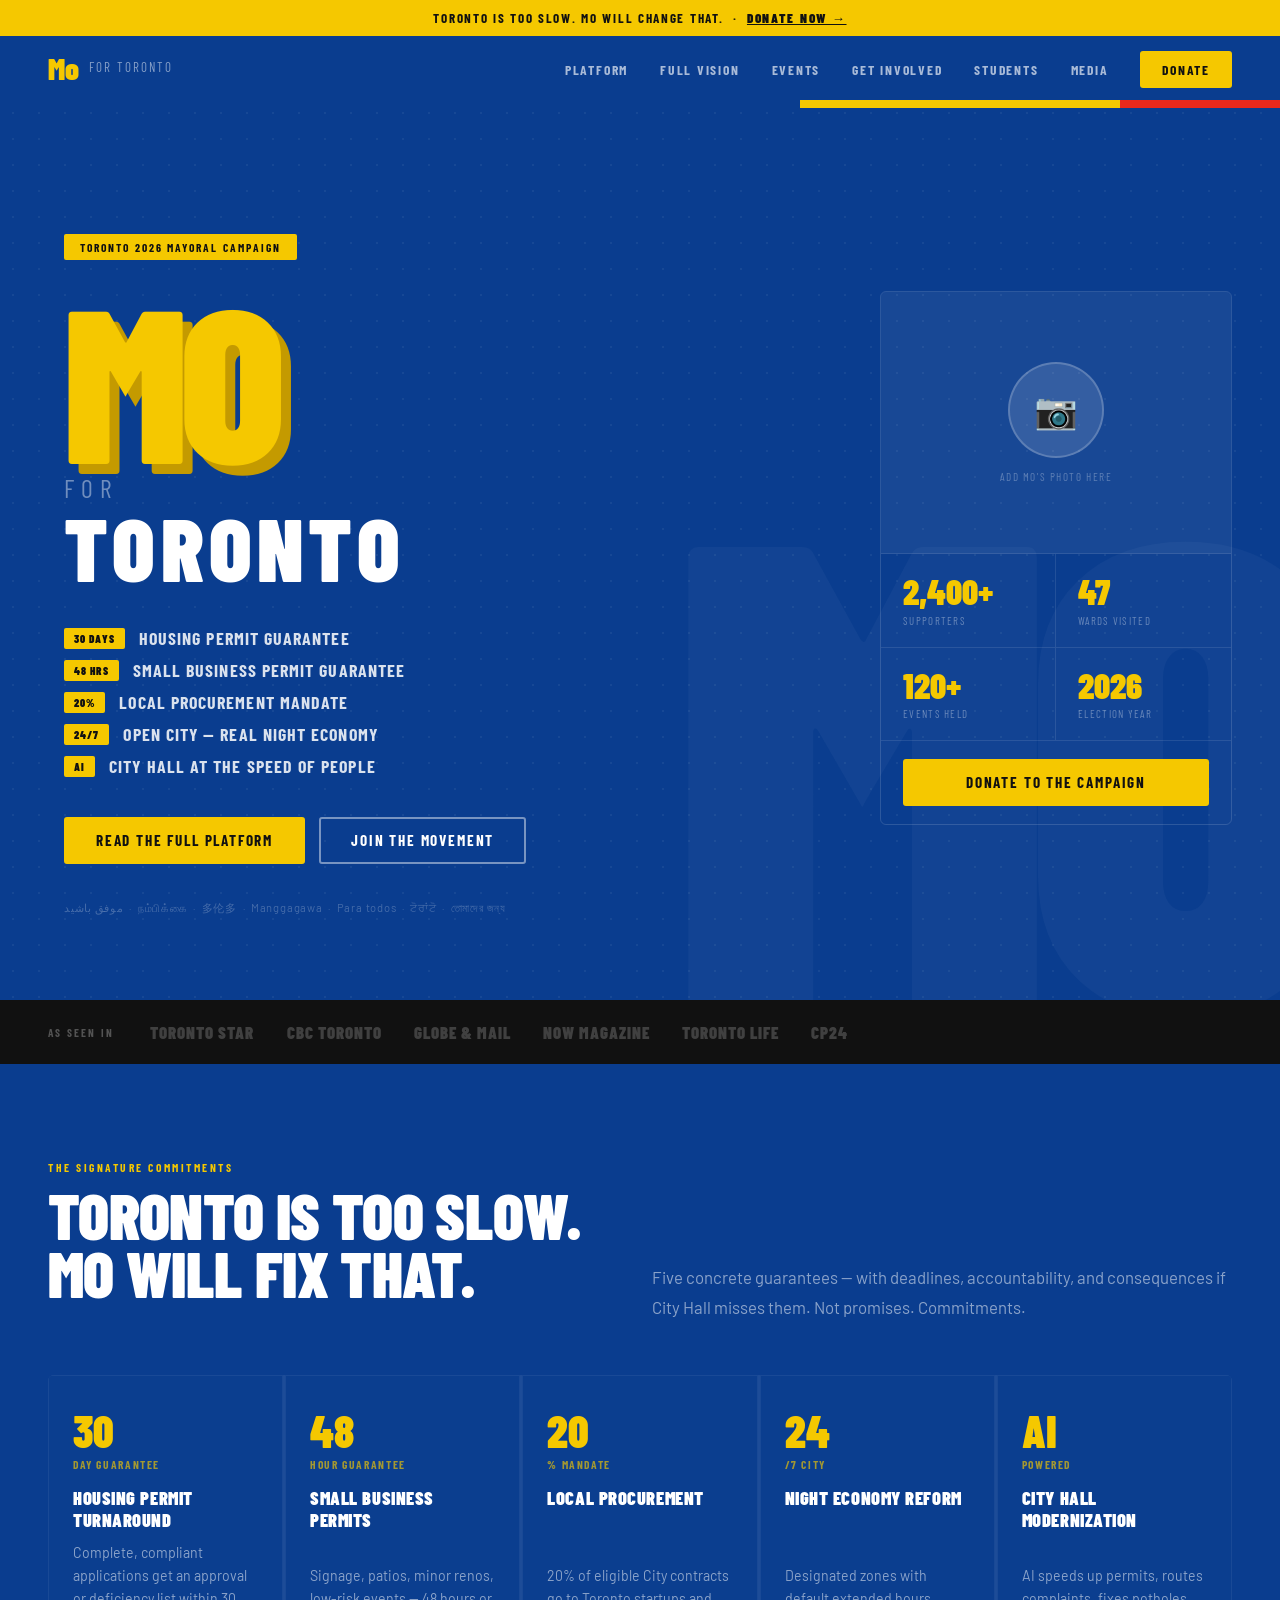
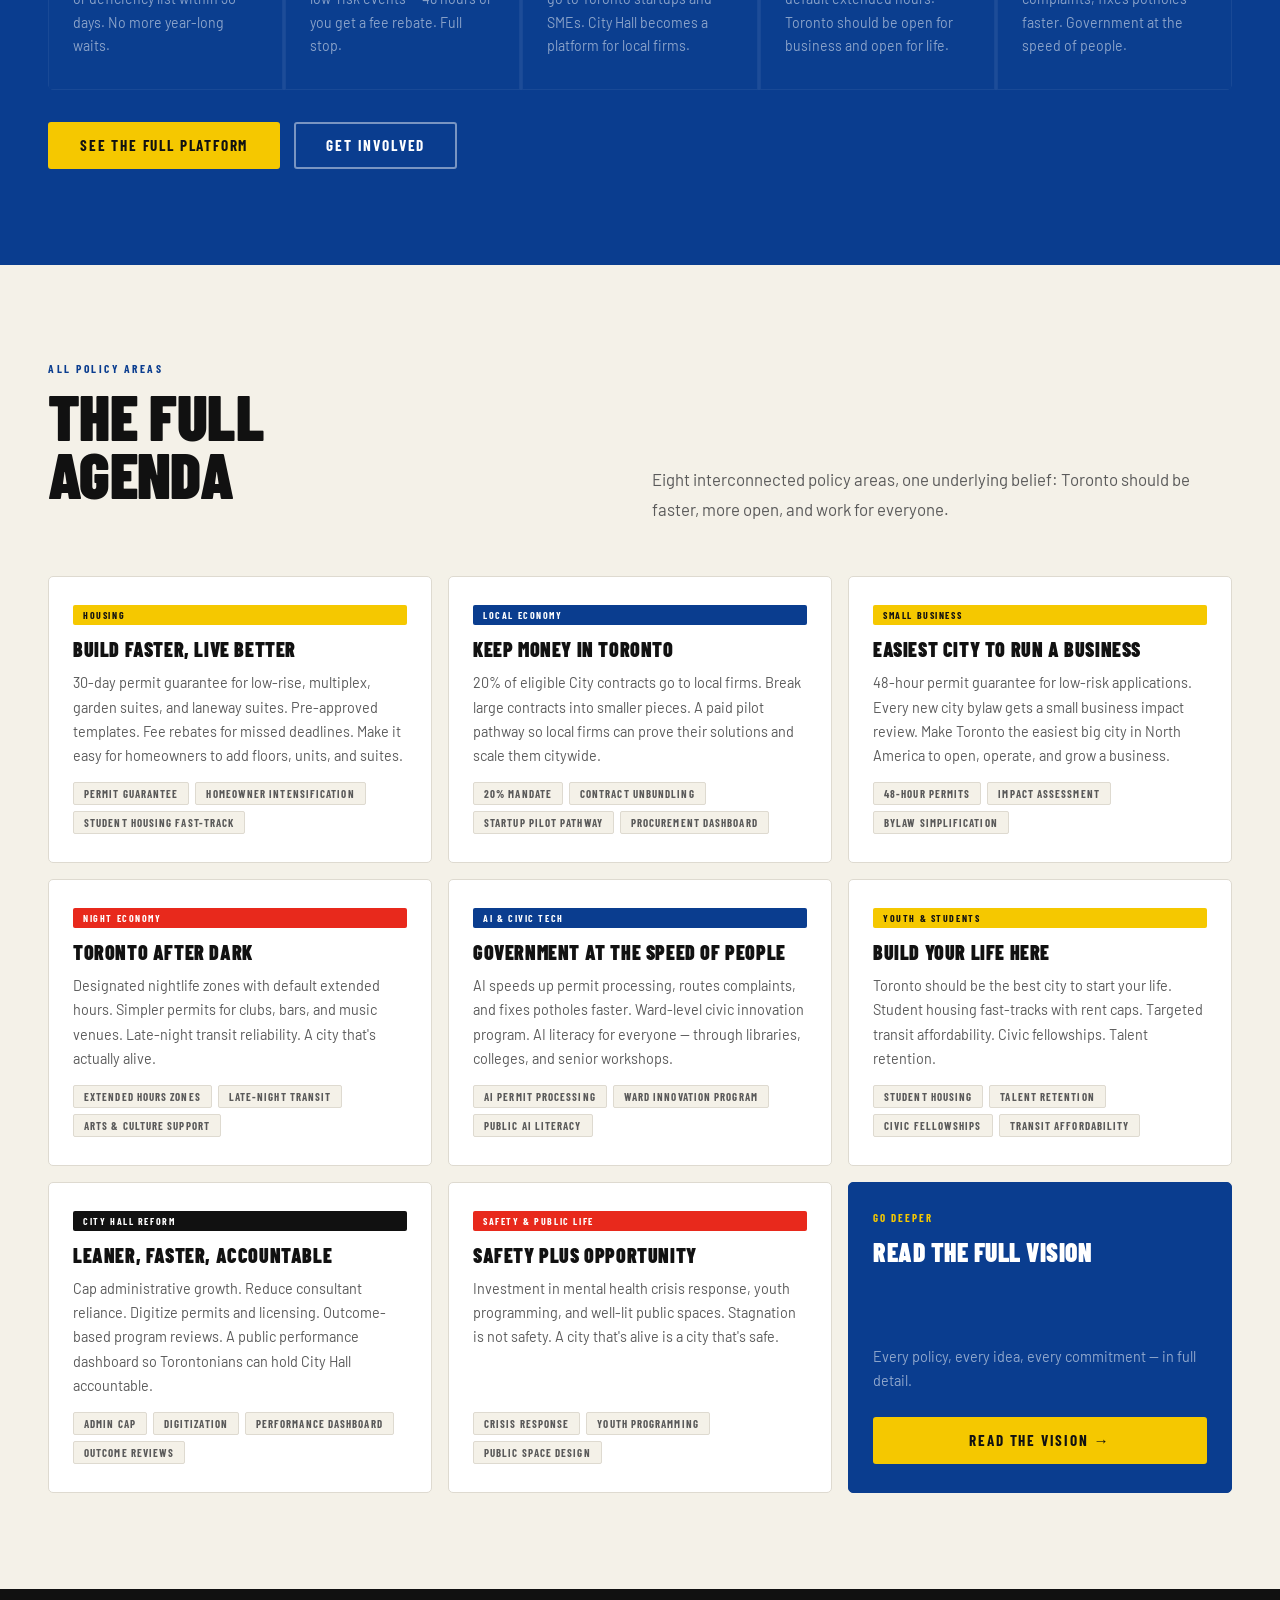
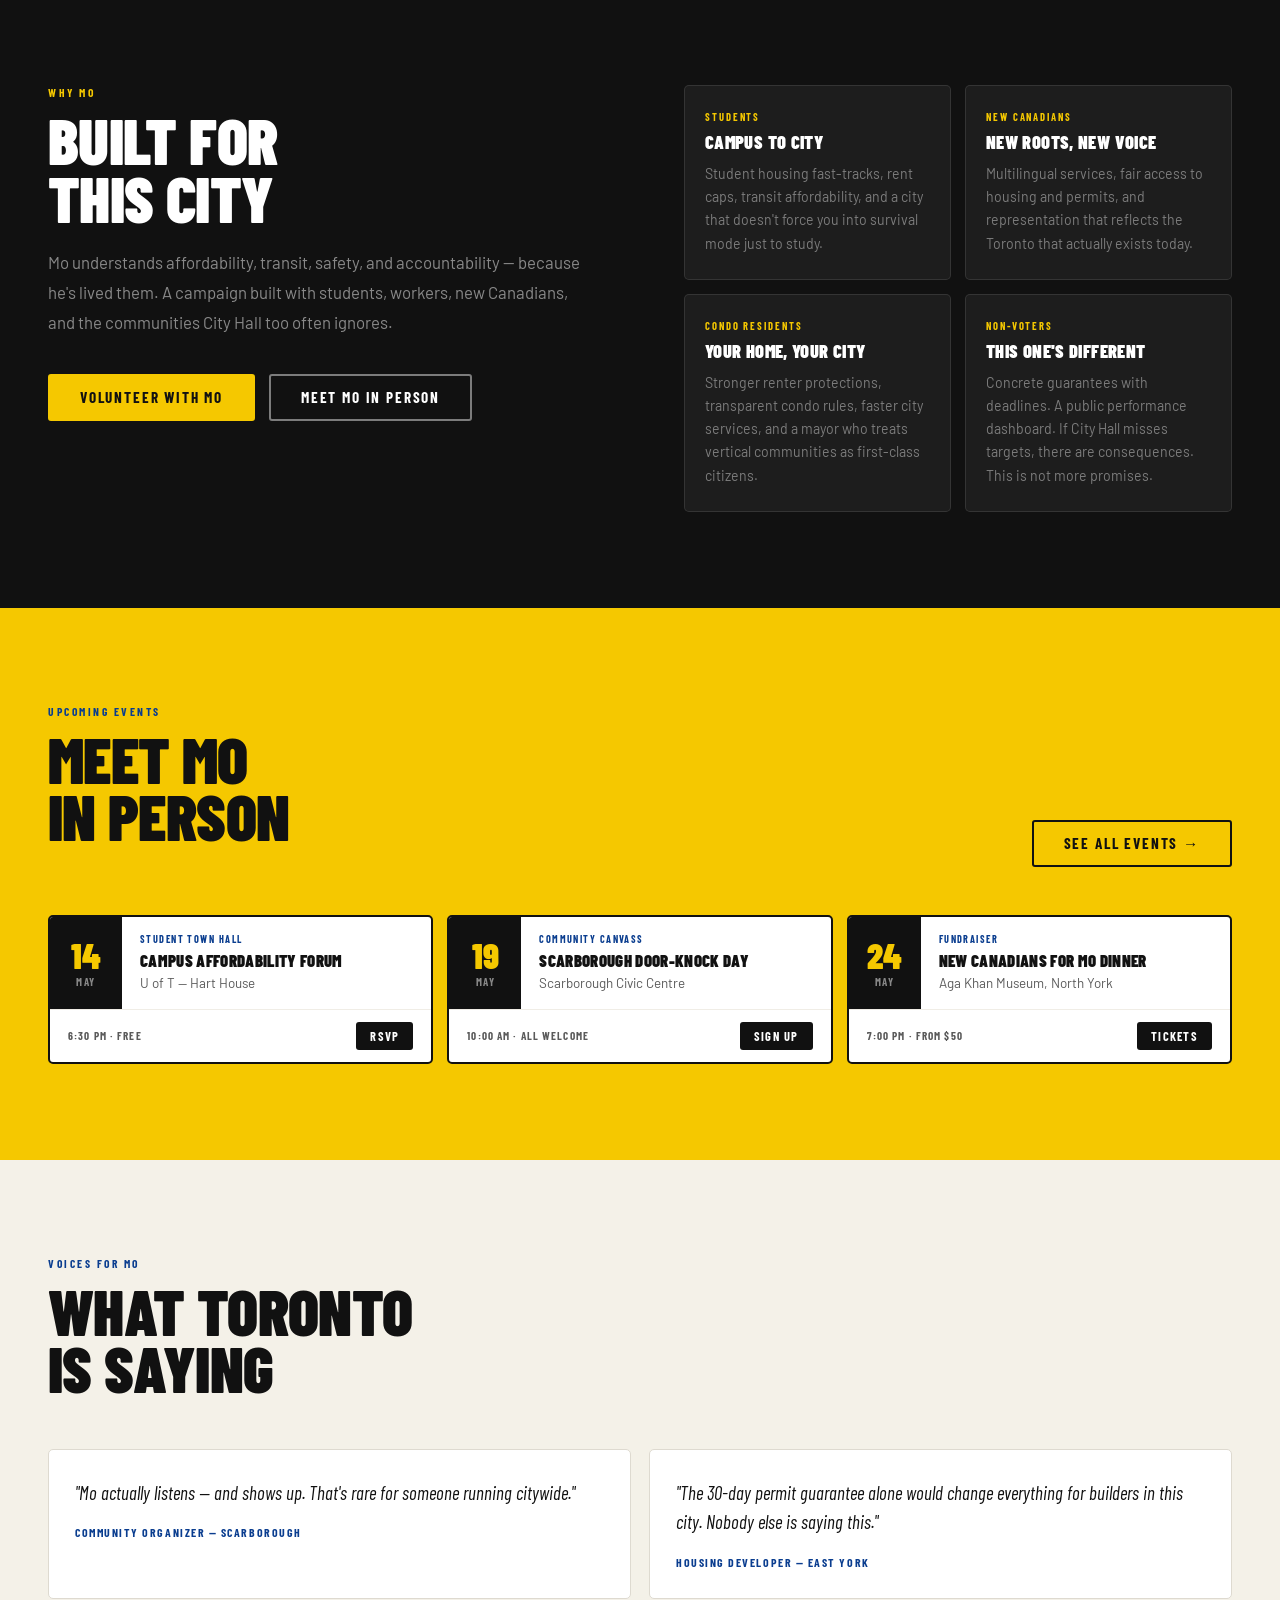
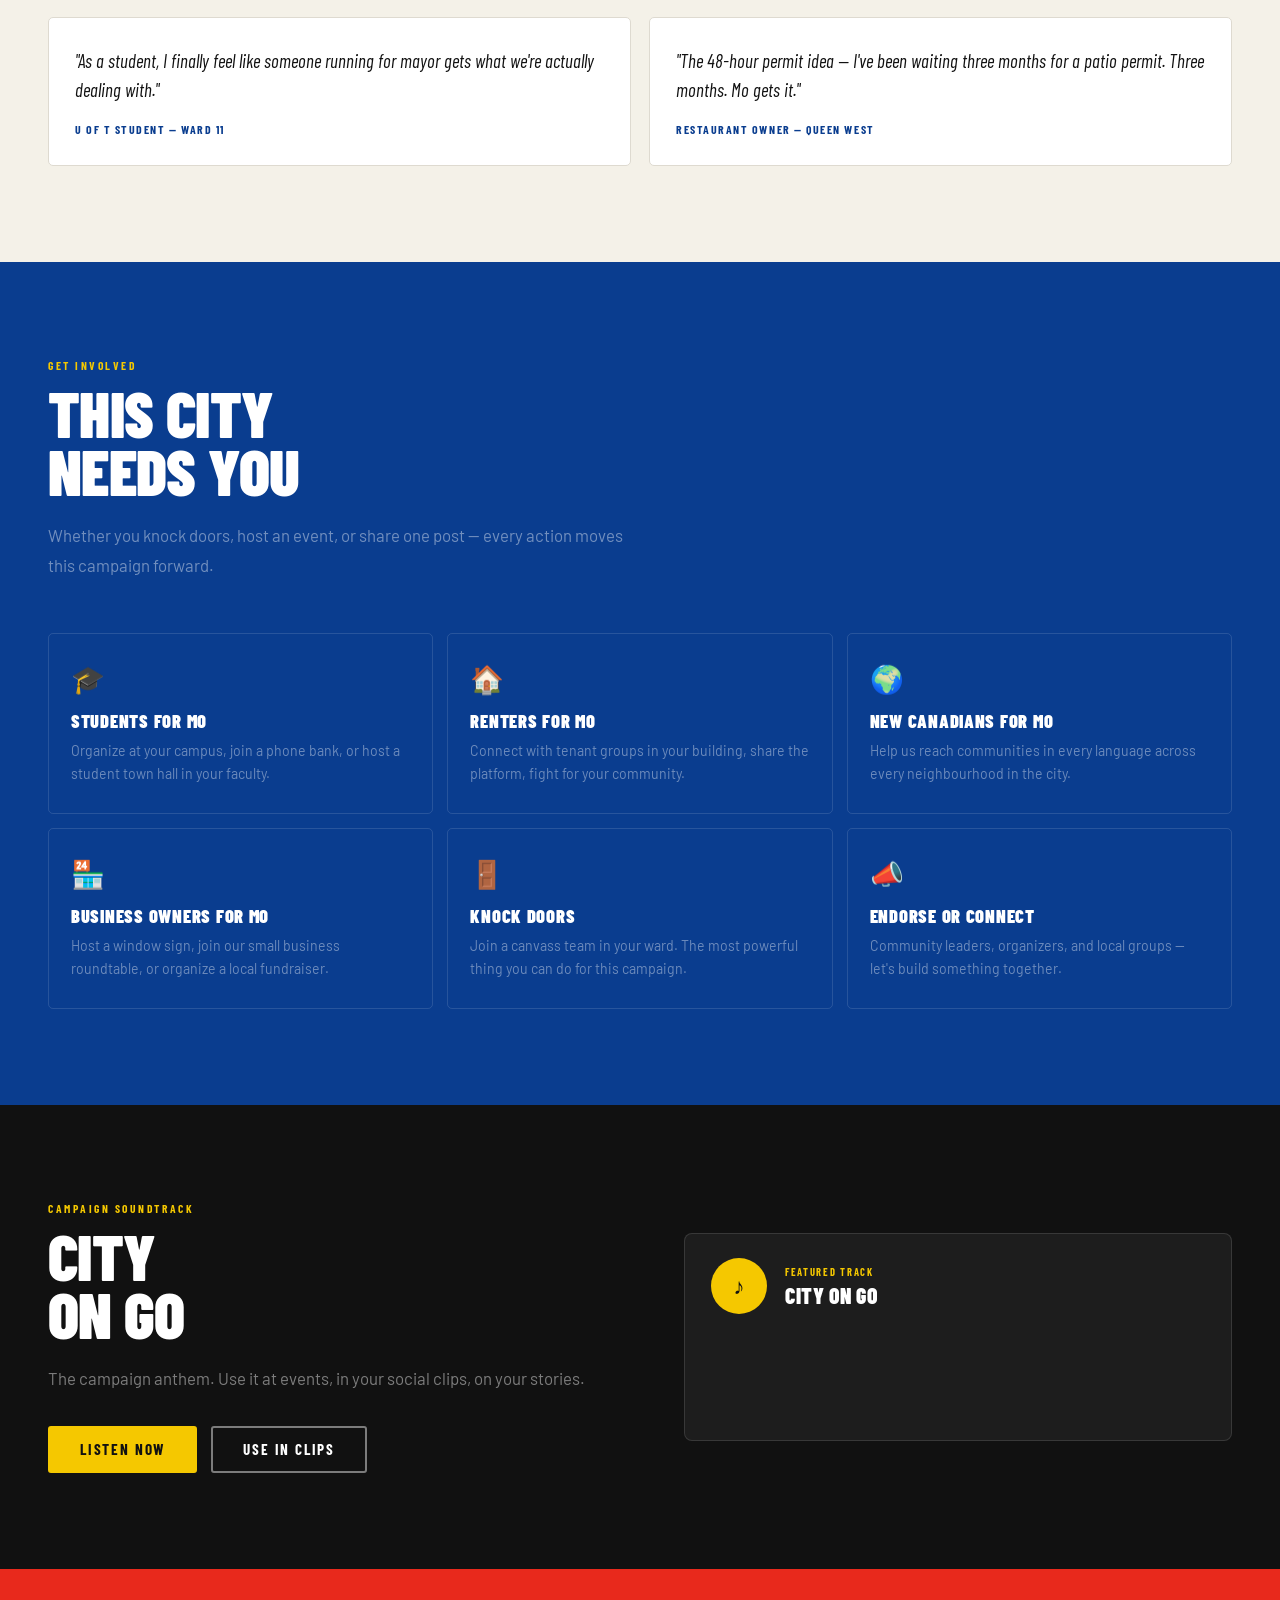
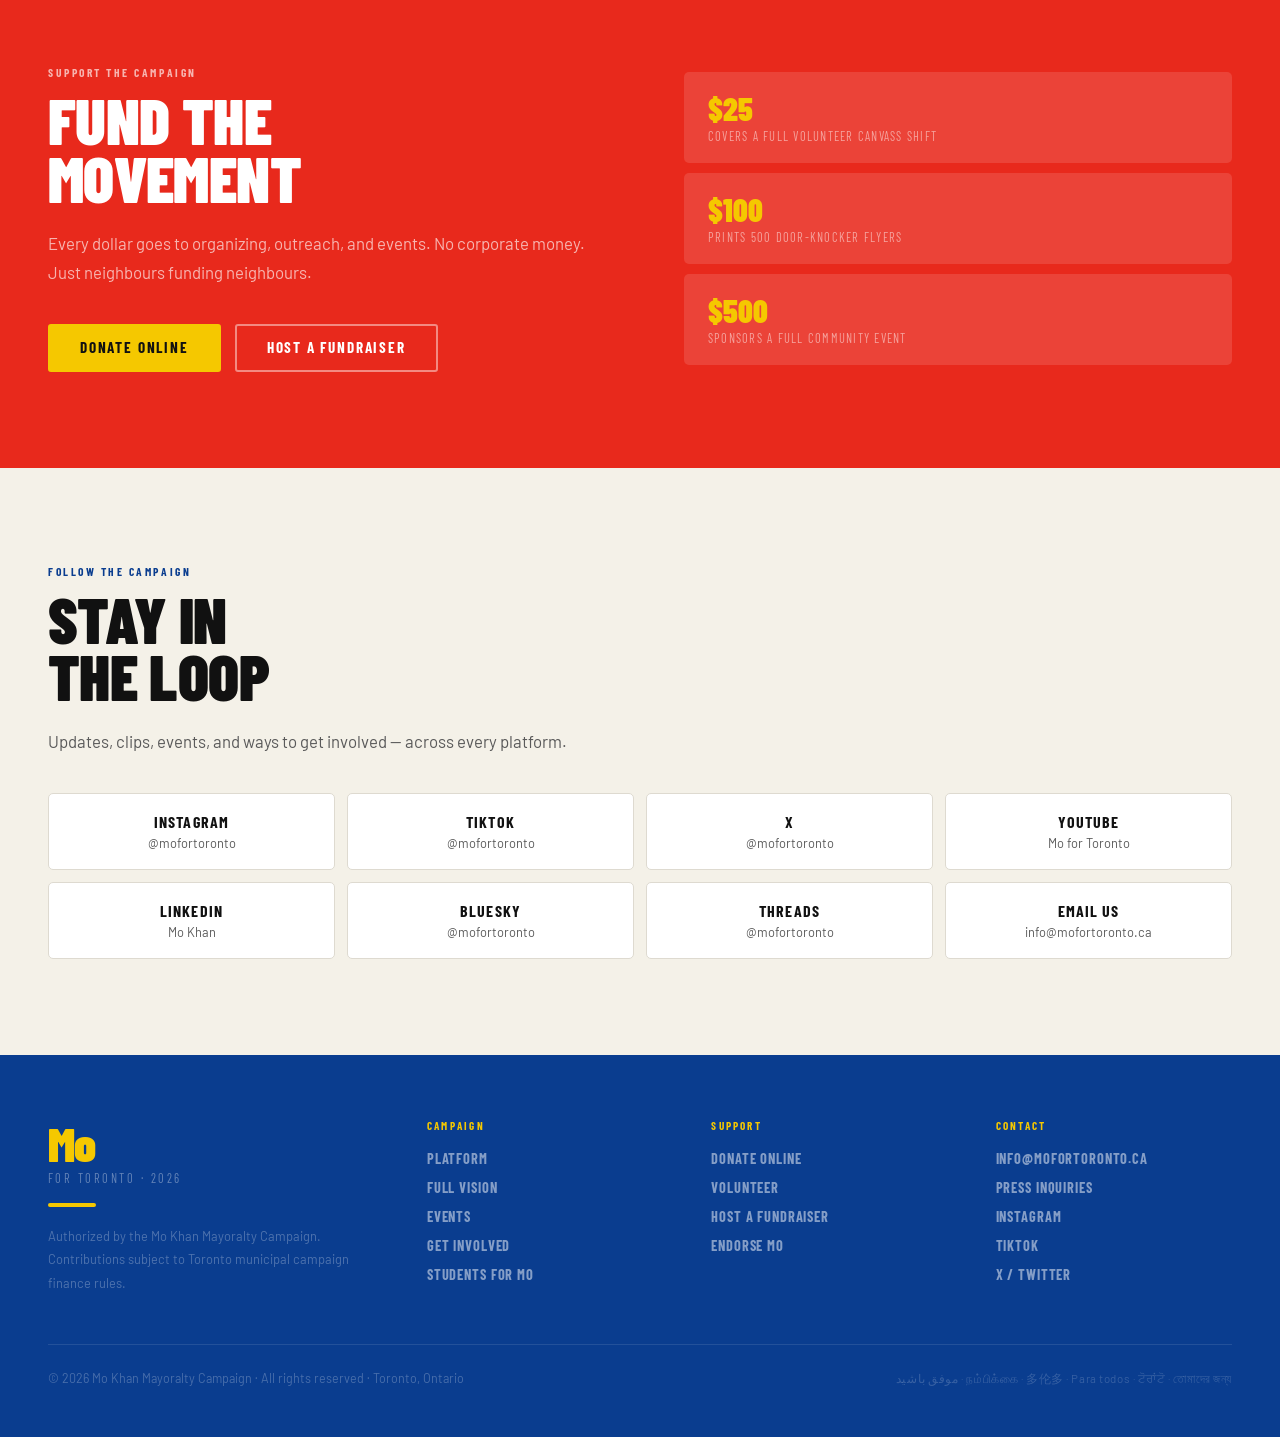
==== commit c617bc66: "Update index.html" ====
--- a/index.html
+++ b/index.html
@@ -4,32 +4,20 @@
   <meta charset="UTF-8"/>
   <meta name="viewport" content="width=device-width, initial-scale=1.0"/>
   <title>Mo for Toronto — 2026 Mayoral Campaign</title>
+  <meta name="description" content="Mo Khan is running for Mayor of Toronto in 2026. A platform built on speed, opportunity, and dignity — for students, new Canadians, small businesses, and everyone City Hall has left behind."/>
+  <!-- Open Graph -->
+  <meta property="og:title" content="Mo for Toronto — 2026 Mayoral Campaign"/>
+  <meta property="og:description" content="30-day housing permits. 48-hour business permits. 20% local procurement. A 24/7 open city. Mo Khan for Mayor of Toronto 2026."/>
+  <meta property="og:type" content="website"/>
+  <meta property="og:url" content="https://mofortoronto.ca"/>
+  <meta property="og:image" content="https://mofortoronto.ca/og-image.jpg"/>
+  <meta name="twitter:card" content="summary_large_image"/>
+  <meta name="twitter:site" content="@mofortoronto"/>
   <link rel="preconnect" href="https://fonts.googleapis.com">
   <link rel="preconnect" href="https://fonts.gstatic.com" crossorigin>
   <link href="https://fonts.googleapis.com/css2?family=Barlow+Condensed:ital,wght@0,400;0,700;0,900;1,900&family=Barlow:wght@400;500;700&display=swap" rel="stylesheet">
+  <link rel="stylesheet" href="shared.css">
   <style>
-    :root{
-      --blue:#0A3D8F;--blue2:#0D4FAF;--yellow:#F5C800;--yellow2:#C49A00;
-      --red:#E8291C;--black:#111111;--paper:#F4F1E8;--muted:#5a5a5a;--max:1200px;
-    }
-    *,*::before,*::after{box-sizing:border-box;margin:0;padding:0;}
-    html{scroll-behavior:smooth;}
-    body{font-family:'Barlow',sans-serif;background:var(--paper);color:var(--black);overflow-x:hidden;}
-
-    /* ANN BAR */
-    .ann-bar{background:var(--yellow);color:var(--black);font-family:'Barlow Condensed',sans-serif;font-weight:700;font-size:.82rem;letter-spacing:.13em;text-transform:uppercase;text-align:center;padding:10px 24px;}
-
-    /* NAV */
-    nav{background:var(--blue);display:flex;align-items:center;justify-content:space-between;padding:0 48px;height:64px;position:sticky;top:0;z-index:100;}
-    .nav-logo{font-family:'Barlow Condensed',sans-serif;font-weight:900;font-size:1.9rem;color:var(--yellow);text-decoration:none;line-height:1;display:flex;align-items:center;gap:10px;}
-    .nav-logo span{color:rgba(255,255,255,.5);font-weight:400;font-size:.82rem;letter-spacing:.15em;text-transform:uppercase;}
-    .nav-links{display:flex;gap:32px;list-style:none;align-items:center;}
-    .nav-links a{font-family:'Barlow Condensed',sans-serif;font-weight:700;font-size:.85rem;letter-spacing:.13em;text-transform:uppercase;color:rgba(255,255,255,.65);text-decoration:none;transition:color .15s;}
-    .nav-links a:hover{color:var(--yellow);}
-    .nav-cta{background:var(--yellow)!important;color:var(--black)!important;padding:10px 22px;border-radius:3px;}
-    .nav-cta:hover{background:white!important;color:var(--blue)!important;}
-    @media(max-width:900px){.nav-links{display:none;}nav{padding:0 24px;}}
-
     /* HERO */
     .hero{background:var(--blue);min-height:100vh;display:grid;grid-template-columns:1fr 400px;align-items:stretch;position:relative;overflow:hidden;}
     .hero::before{content:'';position:absolute;inset:0;background-image:radial-gradient(circle,rgba(255,255,255,.055) 1px,transparent 1px);background-size:26px 26px;pointer-events:none;z-index:0;}
@@ -37,7 +25,6 @@
     .hero-bg-mo{position:absolute;bottom:-80px;right:-40px;font-family:'Barlow Condensed',sans-serif;font-weight:900;font-size:52vw;line-height:1;color:rgba(255,255,255,.03);pointer-events:none;user-select:none;letter-spacing:-.04em;z-index:1;}
     .hero-left{padding:96px 64px 80px;display:flex;flex-direction:column;justify-content:flex-end;position:relative;z-index:2;}
     .hero-right{display:flex;flex-direction:column;justify-content:center;padding:96px 48px 80px 0;position:relative;z-index:2;}
-
     .hero-tag{display:inline-block;background:var(--yellow);color:var(--black);font-family:'Barlow Condensed',sans-serif;font-weight:700;font-size:.72rem;letter-spacing:.18em;text-transform:uppercase;padding:6px 16px;border-radius:2px;margin-bottom:28px;width:fit-content;opacity:0;animation:riseIn .5s ease .1s forwards;}
     .hero-name-wrap{position:relative;display:inline-block;opacity:0;animation:riseIn .55s ease .25s forwards;}
     .hero-name-shadow{position:absolute;top:10px;left:10px;font-family:'Barlow Condensed',sans-serif;font-weight:900;font-size:clamp(110px,17vw,220px);line-height:.82;letter-spacing:-.03em;color:var(--yellow2);z-index:0;pointer-events:none;user-select:none;}
@@ -45,17 +32,12 @@
     .hero-byline{opacity:0;animation:riseIn .55s ease .4s forwards;margin-top:6px;}
     .hero-for{font-family:'Barlow Condensed',sans-serif;font-weight:400;font-size:clamp(16px,2vw,28px);letter-spacing:.28em;text-transform:uppercase;color:rgba(255,255,255,.42);display:block;}
     .hero-toronto{font-family:'Barlow Condensed',sans-serif;font-weight:900;font-size:clamp(36px,7vw,88px);letter-spacing:.06em;text-transform:uppercase;color:white;display:block;line-height:1;}
-
-    /* Hero promise pills */
     .hero-promises{margin-top:36px;display:flex;flex-direction:column;gap:10px;opacity:0;animation:riseIn .5s ease .55s forwards;}
     .hero-promise{display:flex;align-items:center;gap:14px;}
     .hp-badge{background:var(--yellow);color:var(--black);font-family:'Barlow Condensed',sans-serif;font-weight:900;font-size:.7rem;letter-spacing:.1em;text-transform:uppercase;padding:4px 10px;border-radius:2px;white-space:nowrap;flex-shrink:0;}
     .hp-text{font-family:'Barlow Condensed',sans-serif;font-weight:700;font-size:clamp(13px,1.4vw,18px);letter-spacing:.06em;text-transform:uppercase;color:rgba(255,255,255,.85);}
-
     .hero-btns{margin-top:40px;display:flex;gap:14px;flex-wrap:wrap;opacity:0;animation:riseIn .5s ease .7s forwards;}
     .hero-langs{margin-top:32px;font-size:.7rem;color:rgba(255,255,255,.24);letter-spacing:.07em;line-height:2.1;opacity:0;animation:riseIn .5s ease .85s forwards;}
-
-    /* right col */
     .hero-photo-block{opacity:0;animation:riseIn .6s ease .4s forwards;display:flex;flex-direction:column;border:1.5px solid rgba(255,255,255,.14);border-radius:6px;overflow:hidden;}
     .hero-photo{width:100%;aspect-ratio:4/3;background:rgba(255,255,255,.06);display:flex;align-items:center;justify-content:center;border-bottom:1.5px solid rgba(255,255,255,.1);}
     .hero-photo-circle{width:96px;height:96px;border-radius:50%;background:rgba(255,255,255,.12);border:2px solid rgba(255,255,255,.2);display:flex;align-items:center;justify-content:center;margin:0 auto 12px;font-size:2.2rem;}
@@ -68,33 +50,15 @@
     .hero-stat-lbl{font-family:'Barlow Condensed',sans-serif;font-size:.68rem;letter-spacing:.12em;text-transform:uppercase;color:rgba(255,255,255,.36);display:block;margin-top:4px;}
     .hero-stat-cta{grid-column:1/-1;padding:18px 22px;border-top:1.5px solid rgba(255,255,255,.1);}
 
-    /* BUTTONS */
-    .btn{display:inline-block;font-family:'Barlow Condensed',sans-serif;font-weight:700;font-size:.95rem;letter-spacing:.12em;text-transform:uppercase;text-decoration:none;padding:14px 30px;border-radius:3px;border:2px solid transparent;cursor:pointer;transition:transform .12s,background .15s,color .15s,border-color .15s;line-height:1;}
-    .btn:hover{transform:translateY(-2px);}
-    .btn-yellow{background:var(--yellow);color:var(--black);border-color:var(--yellow);}
-    .btn-yellow:hover{background:white;border-color:white;}
-    .btn-ghost{background:transparent;color:white;border-color:rgba(255,255,255,.45);}
-    .btn-ghost:hover{background:white;color:var(--blue);border-color:white;}
-    .btn-blue{background:var(--blue);color:white;border-color:var(--blue);}
-    .btn-blue:hover{background:var(--blue2);}
-    .btn-outline{background:transparent;color:var(--black);border-color:var(--black);}
-    .btn-outline:hover{background:var(--black);color:white;}
-
     /* PRESS BAR */
     .press-bar{background:var(--black);padding:22px 48px;}
     .press-bar-inner{max-width:var(--max);margin:0 auto;display:flex;align-items:center;gap:36px;flex-wrap:wrap;}
     .press-lbl{font-family:'Barlow Condensed',sans-serif;font-weight:700;font-size:.7rem;letter-spacing:.2em;text-transform:uppercase;color:rgba(255,255,255,.28);white-space:nowrap;flex-shrink:0;}
     .press-logos{display:flex;align-items:center;gap:32px;flex-wrap:wrap;}
-    .press-logo{font-family:'Barlow Condensed',sans-serif;font-weight:900;font-size:1.05rem;letter-spacing:.06em;text-transform:uppercase;color:rgba(255,255,255,.2);}
-
-    /* SECTIONS */
-    .section{padding:96px 48px;}
-    .section-inner{max-width:var(--max);margin:0 auto;}
-    .eyebrow{font-family:'Barlow Condensed',sans-serif;font-weight:700;font-size:.72rem;letter-spacing:.22em;text-transform:uppercase;color:var(--blue);display:block;margin-bottom:12px;}
-    .section-title{font-family:'Barlow Condensed',sans-serif;font-weight:900;font-size:clamp(44px,5vw,76px);line-height:.9;letter-spacing:-.01em;text-transform:uppercase;margin-bottom:22px;}
-    .section-body{font-size:1.05rem;line-height:1.78;color:var(--muted);max-width:580px;}
-
-    /* SIGNATURE PLANKS — hero platform section */
+    .press-logo{font-family:'Barlow Condensed',sans-serif;font-weight:900;font-size:1.05rem;letter-spacing:.06em;text-transform:uppercase;color:rgba(255,255,255,.2);text-decoration:none;transition:color .15s;}
+    .press-logo:hover{color:rgba(255,255,255,.5);}
+
+    /* PLANKS */
     .planks-section{background:var(--blue);}
     .planks-section .eyebrow{color:var(--yellow);}
     .planks-section .section-title{color:white;}
@@ -103,30 +67,30 @@
     .planks-grid{display:grid;grid-template-columns:repeat(5,1fr);gap:2px;background:rgba(255,255,255,.08);border-radius:6px;overflow:hidden;}
     .plank{background:rgba(10,61,143,.92);padding:32px 24px;transition:background .2s;border:1px solid rgba(255,255,255,.06);display:flex;flex-direction:column;}
     .plank:hover{background:rgba(255,255,255,.09);}
-    .plank-guarantee{font-family:'Barlow Condensed',sans-serif;font-weight:900;font-size:2.8rem;color:var(--yellow);line-height:1;margin-bottom:4px;opacity:.9;}
-    .plank-guarantee-unit{font-family:'Barlow Condensed',sans-serif;font-weight:700;font-size:.72rem;letter-spacing:.14em;text-transform:uppercase;color:var(--yellow);opacity:.65;margin-bottom:16px;}
+    .plank-guarantee{font-family:'Barlow Condensed',sans-serif;font-weight:900;font-size:2.8rem;color:var(--yellow);line-height:1;margin-bottom:4px;}
+    .plank-unit{font-family:'Barlow Condensed',sans-serif;font-weight:700;font-size:.72rem;letter-spacing:.14em;text-transform:uppercase;color:var(--yellow);opacity:.65;margin-bottom:16px;}
     .plank-title{font-family:'Barlow Condensed',sans-serif;font-weight:900;font-size:1.15rem;letter-spacing:.03em;text-transform:uppercase;color:white;margin-bottom:10px;flex:1;}
     .plank-body{font-size:.88rem;line-height:1.65;color:rgba(255,255,255,.52);}
 
-    /* PLATFORM DEEP — full grid */
+    /* PLATFORM GRID */
     .platform-section{background:var(--paper);}
     .platform-header{display:flex;justify-content:space-between;align-items:flex-end;flex-wrap:wrap;gap:28px;margin-bottom:52px;}
     .platform-grid{display:grid;grid-template-columns:repeat(3,1fr);gap:16px;}
-    .p-card{background:white;border:1.5px solid #dedad0;border-radius:5px;padding:28px 24px;transition:border-color .15s,transform .12s;}
+    .p-card{background:white;border:1.5px solid #dedad0;border-radius:5px;padding:28px 24px;transition:border-color .15s,transform .12s;display:flex;flex-direction:column;}
     .p-card:hover{border-color:var(--blue);transform:translateY(-2px);}
-    .p-tag{display:inline-block;background:var(--blue);color:white;font-family:'Barlow Condensed',sans-serif;font-weight:700;font-size:.62rem;letter-spacing:.16em;text-transform:uppercase;padding:4px 10px;border-radius:2px;margin-bottom:12px;}
+    .p-tag{display:inline-block;font-family:'Barlow Condensed',sans-serif;font-weight:700;font-size:.62rem;letter-spacing:.16em;text-transform:uppercase;padding:4px 10px;border-radius:2px;margin-bottom:12px;}
+    .p-tag.blue{background:var(--blue);color:white;}
     .p-tag.yellow{background:var(--yellow);color:var(--black);}
     .p-tag.red{background:var(--red);color:white;}
-    .p-tag.black{background:var(--black);color:white;}
+    .p-tag.dark{background:var(--black);color:white;}
     .p-title{font-family:'Barlow Condensed',sans-serif;font-weight:900;font-size:1.25rem;text-transform:uppercase;letter-spacing:.03em;margin-bottom:10px;}
-    .p-body{font-size:.9rem;line-height:1.68;color:var(--muted);}
+    .p-body{font-size:.9rem;line-height:1.68;color:var(--muted);flex:1;}
     .p-pills{display:flex;flex-wrap:wrap;gap:6px;margin-top:14px;}
     .p-pill{font-family:'Barlow Condensed',sans-serif;font-weight:700;font-size:.68rem;letter-spacing:.1em;text-transform:uppercase;padding:4px 10px;border-radius:2px;background:var(--paper);color:var(--muted);border:1px solid #dedad0;}
 
     /* WHY MO */
     .why-section{background:var(--black);}
     .why-section .eyebrow{color:var(--yellow);}
-    .why-section .section-title{color:white;}
     .why-layout{display:grid;grid-template-columns:1fr 1fr;gap:88px;align-items:start;}
     .why-grid{display:grid;grid-template-columns:1fr 1fr;gap:14px;}
     .w-card{background:rgba(255,255,255,.05);border:1.5px solid rgba(255,255,255,.1);border-radius:5px;padding:24px 20px;transition:border-color .15s;}
@@ -141,16 +105,20 @@
     .events-section .section-title{color:var(--black);}
     .events-header{display:flex;justify-content:space-between;align-items:flex-end;flex-wrap:wrap;gap:24px;margin-bottom:48px;}
     .events-grid{display:grid;grid-template-columns:repeat(3,1fr);gap:14px;}
-    .event-card{background:white;border:2px solid var(--black);border-radius:5px;overflow:hidden;transition:transform .15s;}
+    .event-card{background:white;border:2px solid var(--black);border-radius:5px;overflow:hidden;transition:transform .15s;display:flex;flex-direction:column;}
     .event-card:hover{transform:translateY(-3px);}
-    .event-date-block{background:var(--black);padding:14px 18px;display:flex;align-items:baseline;gap:8px;}
-    .event-day{font-family:'Barlow Condensed',sans-serif;font-weight:900;font-size:2.4rem;color:var(--yellow);line-height:1;}
-    .event-month{font-family:'Barlow Condensed',sans-serif;font-weight:700;font-size:.8rem;letter-spacing:.14em;text-transform:uppercase;color:rgba(255,255,255,.5);}
-    .event-body{padding:18px;}
-    .event-type{font-family:'Barlow Condensed',sans-serif;font-weight:700;font-size:.68rem;letter-spacing:.16em;text-transform:uppercase;color:var(--blue);margin-bottom:6px;}
-    .event-title{font-family:'Barlow Condensed',sans-serif;font-weight:900;font-size:1.1rem;text-transform:uppercase;letter-spacing:.02em;color:var(--black);margin-bottom:6px;}
-    .event-where{font-size:.88rem;color:var(--muted);line-height:1.5;}
-    .event-time{font-family:'Barlow Condensed',sans-serif;font-weight:700;font-size:.74rem;letter-spacing:.1em;text-transform:uppercase;color:var(--muted);margin-top:10px;}
+    .event-top{display:flex;align-items:stretch;}
+    .event-date{background:var(--black);padding:18px 16px;display:flex;flex-direction:column;align-items:center;justify-content:center;min-width:72px;flex-shrink:0;}
+    .event-day{font-family:'Barlow Condensed',sans-serif;font-weight:900;font-size:2.2rem;color:var(--yellow);line-height:1;}
+    .event-month{font-family:'Barlow Condensed',sans-serif;font-weight:700;font-size:.68rem;letter-spacing:.14em;text-transform:uppercase;color:rgba(255,255,255,.5);margin-top:2px;}
+    .event-main{padding:16px 18px;flex:1;}
+    .event-type{font-family:'Barlow Condensed',sans-serif;font-weight:700;font-size:.64rem;letter-spacing:.14em;text-transform:uppercase;color:var(--blue);margin-bottom:5px;}
+    .event-title{font-family:'Barlow Condensed',sans-serif;font-weight:900;font-size:1.05rem;text-transform:uppercase;letter-spacing:.02em;color:var(--black);margin-bottom:4px;}
+    .event-where{font-size:.84rem;color:var(--muted);line-height:1.4;}
+    .event-footer{padding:12px 18px;border-top:1px solid #f0ede6;display:flex;justify-content:space-between;align-items:center;margin-top:auto;}
+    .event-time{font-family:'Barlow Condensed',sans-serif;font-weight:700;font-size:.7rem;letter-spacing:.1em;text-transform:uppercase;color:var(--muted);}
+    .event-rsvp{font-family:'Barlow Condensed',sans-serif;font-weight:700;font-size:.78rem;letter-spacing:.1em;text-transform:uppercase;padding:7px 14px;border-radius:3px;background:var(--black);color:white;text-decoration:none;transition:background .15s;}
+    .event-rsvp:hover{background:var(--blue);}
 
     /* ENDORSEMENTS */
     .endorse-section{background:var(--paper);}
@@ -183,7 +151,7 @@
     .sound-disc{width:56px;height:56px;border-radius:50%;background:var(--yellow);display:flex;align-items:center;justify-content:center;font-size:1.4rem;flex-shrink:0;animation:spin 8s linear infinite;}
     @keyframes spin{to{transform:rotate(360deg);}}
     .sound-lbl{font-family:'Barlow Condensed',sans-serif;font-weight:700;font-size:.66rem;letter-spacing:.16em;text-transform:uppercase;color:var(--yellow);margin-bottom:4px;}
-    .sound-title{font-family:'Barlow Condensed',sans-serif;font-weight:900;font-size:1.35rem;text-transform:uppercase;color:white;letter-spacing:.03em;}
+    .sound-title-text{font-family:'Barlow Condensed',sans-serif;font-weight:900;font-size:1.35rem;text-transform:uppercase;color:white;letter-spacing:.03em;}
     .sound-embed{padding:0 18px 18px;}
     .sound-embed iframe{width:100%;border-radius:6px;border:0;display:block;}
 
@@ -206,23 +174,7 @@
     .s-name{font-family:'Barlow Condensed',sans-serif;font-weight:700;font-size:1rem;letter-spacing:.07em;text-transform:uppercase;color:var(--black);display:block;}
     .s-handle{font-size:.8rem;color:var(--muted);margin-top:4px;display:block;}
 
-    /* FOOTER */
-    footer{background:var(--blue);padding:60px 48px;}
-    .footer-inner{max-width:var(--max);margin:0 auto;display:grid;grid-template-columns:1.2fr 1fr 1fr;gap:56px;}
-    .f-logo{font-family:'Barlow Condensed',sans-serif;font-weight:900;font-size:3.2rem;color:var(--yellow);letter-spacing:-.02em;display:block;line-height:1;margin-bottom:4px;}
-    .f-sub{font-family:'Barlow Condensed',sans-serif;font-weight:400;font-size:.78rem;letter-spacing:.2em;text-transform:uppercase;color:rgba(255,255,255,.36);margin-bottom:20px;display:block;}
-    .f-bar{width:52px;height:4px;background:var(--yellow);border-radius:2px;margin-bottom:20px;}
-    .f-note{font-size:.8rem;color:rgba(255,255,255,.28);line-height:1.85;}
-    .f-col-title{font-family:'Barlow Condensed',sans-serif;font-weight:700;font-size:.7rem;letter-spacing:.2em;text-transform:uppercase;color:var(--yellow);margin-bottom:18px;}
-    .f-links{list-style:none;display:flex;flex-direction:column;gap:11px;}
-    .f-links a{font-family:'Barlow Condensed',sans-serif;font-weight:700;font-size:.9rem;letter-spacing:.06em;text-transform:uppercase;color:rgba(255,255,255,.5);text-decoration:none;transition:color .15s;}
-    .f-links a:hover{color:var(--yellow);}
-
-    @keyframes riseIn{from{opacity:0;transform:translateY(22px);}to{opacity:1;transform:translateY(0);}}
-
-    @media(max-width:1100px){
-      .planks-grid{grid-template-columns:repeat(3,1fr);}
-    }
+    @media(max-width:1100px){.planks-grid{grid-template-columns:repeat(3,1fr);}}
     @media(max-width:1024px){
       .hero{grid-template-columns:1fr;min-height:auto;}
       .hero-right{display:none;}
@@ -232,26 +184,26 @@
       .endorse-layout{grid-template-columns:1fr;}
       .involve-grid{grid-template-columns:1fr 1fr;}
       .social-grid{grid-template-columns:repeat(2,1fr);}
-      .footer-inner{grid-template-columns:1fr 1fr;}
-      .section{padding:72px 32px;}
+      .press-bar{padding:20px 32px;}
     }
     @media(max-width:640px){
       .planks-grid,.platform-grid,.why-grid,.events-grid,.involve-grid{grid-template-columns:1fr;}
-      .footer-inner{grid-template-columns:1fr;}
     }
   </style>
 </head>
 <body>
 
-<div class="ann-bar">Toronto is too slow. Mo will change that. &nbsp;·&nbsp; Join the movement today</div>
-
-<nav>
+<div class="ann-bar">Toronto is too slow. Mo will change that. &nbsp;·&nbsp; <a href="donate.html" style="color:var(--black);font-weight:900;">Donate now →</a></div>
+
+<nav class="site-nav">
   <a class="nav-logo" href="index.html">Mo <span>for Toronto</span></a>
   <ul class="nav-links">
     <li><a href="#platform">Platform</a></li>
     <li><a href="vision.html">Full vision</a></li>
-    <li><a href="#events">Events</a></li>
-    <li><a href="#involve">Get Involved</a></li>
+    <li><a href="events.html">Events</a></li>
+    <li><a href="involve.html">Get Involved</a></li>
+    <li><a href="students.html">Students</a></li>
+    <li><a href="media.html">Media</a></li>
     <li><a href="donate.html" class="nav-cta">Donate</a></li>
   </ul>
 </nav>
@@ -275,34 +227,16 @@
       <span class="hero-for">for</span>
       <span class="hero-toronto">Toronto</span>
     </div>
-
-    <!-- Real platform promises as hero lines -->
     <div class="hero-promises">
-      <div class="hero-promise">
-        <span class="hp-badge">30 days</span>
-        <span class="hp-text">Housing permit guarantee</span>
-      </div>
-      <div class="hero-promise">
-        <span class="hp-badge">48 hrs</span>
-        <span class="hp-text">Small business permit guarantee</span>
-      </div>
-      <div class="hero-promise">
-        <span class="hp-badge">20%</span>
-        <span class="hp-text">Local procurement mandate</span>
-      </div>
-      <div class="hero-promise">
-        <span class="hp-badge">24/7</span>
-        <span class="hp-text">Open city — real night economy</span>
-      </div>
-      <div class="hero-promise">
-        <span class="hp-badge">AI</span>
-        <span class="hp-text">City Hall at the speed of people</span>
-      </div>
-    </div>
-
+      <div class="hero-promise"><span class="hp-badge">30 days</span><span class="hp-text">Housing permit guarantee</span></div>
+      <div class="hero-promise"><span class="hp-badge">48 hrs</span><span class="hp-text">Small business permit guarantee</span></div>
+      <div class="hero-promise"><span class="hp-badge">20%</span><span class="hp-text">Local procurement mandate</span></div>
+      <div class="hero-promise"><span class="hp-badge">24/7</span><span class="hp-text">Open city — real night economy</span></div>
+      <div class="hero-promise"><span class="hp-badge">AI</span><span class="hp-text">City Hall at the speed of people</span></div>
+    </div>
     <div class="hero-btns">
       <a class="btn btn-yellow" href="vision.html">Read the full platform</a>
-      <a class="btn btn-ghost" href="#involve">Join the movement</a>
+      <a class="btn btn-ghost" href="involve.html">Join the movement</a>
     </div>
     <div class="hero-langs">
       موفق باشید &nbsp;·&nbsp; நம்பிக்கை &nbsp;·&nbsp; 多伦多 &nbsp;·&nbsp;
@@ -319,22 +253,10 @@
         </div>
       </div>
       <div class="hero-stats">
-        <div class="hero-stat">
-          <span class="hero-stat-num">2,400+</span>
-          <span class="hero-stat-lbl">Supporters</span>
-        </div>
-        <div class="hero-stat">
-          <span class="hero-stat-num">47</span>
-          <span class="hero-stat-lbl">Wards visited</span>
-        </div>
-        <div class="hero-stat">
-          <span class="hero-stat-num">120+</span>
-          <span class="hero-stat-lbl">Events held</span>
-        </div>
-        <div class="hero-stat">
-          <span class="hero-stat-num">2026</span>
-          <span class="hero-stat-lbl">Election year</span>
-        </div>
+        <div class="hero-stat"><span class="hero-stat-num">2,400+</span><span class="hero-stat-lbl">Supporters</span></div>
+        <div class="hero-stat"><span class="hero-stat-num">47</span><span class="hero-stat-lbl">Wards visited</span></div>
+        <div class="hero-stat"><span class="hero-stat-num">120+</span><span class="hero-stat-lbl">Events held</span></div>
+        <div class="hero-stat"><span class="hero-stat-num">2026</span><span class="hero-stat-lbl">Election year</span></div>
       </div>
       <div class="hero-stat-cta">
         <a class="btn btn-yellow" href="donate.html" style="width:100%;text-align:center;display:block;">Donate to the campaign</a>
@@ -348,12 +270,12 @@
   <div class="press-bar-inner">
     <div class="press-lbl">As seen in</div>
     <div class="press-logos">
-      <span class="press-logo">Toronto Star</span>
-      <span class="press-logo">CBC Toronto</span>
-      <span class="press-logo">Globe & Mail</span>
-      <span class="press-logo">NOW Magazine</span>
-      <span class="press-logo">Toronto Life</span>
-      <span class="press-logo">CP24</span>
+      <a class="press-logo" href="media.html">Toronto Star</a>
+      <a class="press-logo" href="media.html">CBC Toronto</a>
+      <a class="press-logo" href="media.html">Globe & Mail</a>
+      <a class="press-logo" href="media.html">NOW Magazine</a>
+      <a class="press-logo" href="media.html">Toronto Life</a>
+      <a class="press-logo" href="media.html">CP24</a>
     </div>
   </div>
 </div>
@@ -369,45 +291,20 @@
       <p class="section-body">Five concrete guarantees — with deadlines, accountability, and consequences if City Hall misses them. Not promises. Commitments.</p>
     </div>
     <div class="planks-grid">
-      <div class="plank">
-        <div class="plank-guarantee">30</div>
-        <div class="plank-guarantee-unit">Day guarantee</div>
-        <div class="plank-title">Housing permit turnaround</div>
-        <p class="plank-body">Complete, compliant applications get an approval or deficiency list within 30 days. No more year-long waits.</p>
-      </div>
-      <div class="plank">
-        <div class="plank-guarantee">48</div>
-        <div class="plank-guarantee-unit">Hour guarantee</div>
-        <div class="plank-title">Small business permits</div>
-        <p class="plank-body">Signage, patios, minor renos, low-risk events — 48 hours or you get a fee rebate. Full stop.</p>
-      </div>
-      <div class="plank">
-        <div class="plank-guarantee">20</div>
-        <div class="plank-guarantee-unit">% mandate</div>
-        <div class="plank-title">Local procurement</div>
-        <p class="plank-body">20% of eligible City contracts go to Toronto startups and SMEs. City Hall becomes a platform for local firms.</p>
-      </div>
-      <div class="plank">
-        <div class="plank-guarantee">24</div>
-        <div class="plank-guarantee-unit">/7 city</div>
-        <div class="plank-title">Night economy reform</div>
-        <p class="plank-body">Designated zones with default extended hours. Toronto should be open for business and open for life.</p>
-      </div>
-      <div class="plank">
-        <div class="plank-guarantee">AI</div>
-        <div class="plank-guarantee-unit">Powered</div>
-        <div class="plank-title">City Hall modernization</div>
-        <p class="plank-body">AI speeds up permits, routes complaints, fixes potholes faster. Government at the speed of people, not bureaucracy.</p>
-      </div>
+      <div class="plank"><div class="plank-guarantee">30</div><div class="plank-unit">Day guarantee</div><div class="plank-title">Housing permit turnaround</div><p class="plank-body">Complete, compliant applications get an approval or deficiency list within 30 days. No more year-long waits.</p></div>
+      <div class="plank"><div class="plank-guarantee">48</div><div class="plank-unit">Hour guarantee</div><div class="plank-title">Small business permits</div><p class="plank-body">Signage, patios, minor renos, low-risk events — 48 hours or you get a fee rebate. Full stop.</p></div>
+      <div class="plank"><div class="plank-guarantee">20</div><div class="plank-unit">% mandate</div><div class="plank-title">Local procurement</div><p class="plank-body">20% of eligible City contracts go to Toronto startups and SMEs. City Hall becomes a platform for local firms.</p></div>
+      <div class="plank"><div class="plank-guarantee">24</div><div class="plank-unit">/7 city</div><div class="plank-title">Night economy reform</div><p class="plank-body">Designated zones with default extended hours. Toronto should be open for business and open for life.</p></div>
+      <div class="plank"><div class="plank-guarantee">AI</div><div class="plank-unit">Powered</div><div class="plank-title">City Hall modernization</div><p class="plank-body">AI speeds up permits, routes complaints, fixes potholes faster. Government at the speed of people.</p></div>
     </div>
     <div style="margin-top:32px;display:flex;gap:14px;flex-wrap:wrap;">
       <a class="btn btn-yellow" href="vision.html">See the full platform</a>
-      <a class="btn btn-ghost" href="#involve">Get involved</a>
-    </div>
-  </div>
-</section>
-
-<!-- PLATFORM DEEP DIVE -->
+      <a class="btn btn-ghost" href="involve.html">Get involved</a>
+    </div>
+  </div>
+</section>
+
+<!-- FULL POLICY AREAS -->
 <section class="section platform-section">
   <div class="section-inner">
     <div class="platform-header">
@@ -415,113 +312,23 @@
         <span class="eyebrow">All policy areas</span>
         <h2 class="section-title">The full<br>agenda</h2>
       </div>
-      <p class="section-body">Eight interconnected policy areas, one underlying belief: Toronto should be faster, more open, and work for everyone — not just those who've always had a seat at the table.</p>
+      <p class="section-body">Eight interconnected policy areas, one underlying belief: Toronto should be faster, more open, and work for everyone.</p>
     </div>
     <div class="platform-grid">
-
-      <div class="p-card">
-        <div class="p-tag yellow">Housing</div>
-        <div class="p-title">Build faster, live better</div>
-        <p class="p-body">30-day permit guarantee for low-rise, multiplex, garden suites, and laneway suites. Pre-approved templates. Fee rebates for missed deadlines. Make it easy for homeowners to add floors, units, and suites.</p>
-        <div class="p-pills">
-          <span class="p-pill">Permit guarantee</span>
-          <span class="p-pill">Homeowner intensification</span>
-          <span class="p-pill">Student housing fast-track</span>
-        </div>
-      </div>
-
-      <div class="p-card">
-        <div class="p-tag">Local economy</div>
-        <div class="p-title">Keep money in Toronto</div>
-        <p class="p-body">20% of eligible City contracts go to local firms. Break large contracts into smaller pieces so startups can bid. A paid pilot pathway so local firms can prove their solutions and scale them citywide.</p>
-        <div class="p-pills">
-          <span class="p-pill">20% mandate</span>
-          <span class="p-pill">Contract unbundling</span>
-          <span class="p-pill">Startup pilot pathway</span>
-          <span class="p-pill">Procurement dashboard</span>
-        </div>
-      </div>
-
-      <div class="p-card">
-        <div class="p-tag yellow">Small business</div>
-        <div class="p-title">Easiest city to run a business in</div>
-        <p class="p-body">48-hour permit guarantee for low-risk applications. Every new city bylaw gets a small business impact review before passing. Make Toronto the easiest big city in North America to open, operate, and grow a business.</p>
-        <div class="p-pills">
-          <span class="p-pill">48-hour permits</span>
-          <span class="p-pill">Impact assessment</span>
-          <span class="p-pill">Bylaw simplification</span>
-        </div>
-      </div>
-
-      <div class="p-card">
-        <div class="p-tag red">Night economy</div>
-        <div class="p-title">Toronto After Dark</div>
-        <p class="p-body">Designated nightlife zones with default extended hours. Simpler permits for clubs, bars, and music venues. Late-night transit reliability. Noise mediation instead of purely punitive enforcement. A city that's actually alive.</p>
-        <div class="p-pills">
-          <span class="p-pill">Extended hours zones</span>
-          <span class="p-pill">Late-night transit</span>
-          <span class="p-pill">Arts & culture support</span>
-        </div>
-      </div>
-
-      <div class="p-card">
-        <div class="p-tag">AI & civic tech</div>
-        <div class="p-title">Government at the speed of people</div>
-        <p class="p-body">AI speeds up permit processing, routes complaints, and fixes potholes faster. Ward-by-ward civic innovation program. AI literacy for everyone — through libraries, colleges, and senior workshops. AI is not more important than potholes. It helps us get to potholes faster.</p>
-        <div class="p-pills">
-          <span class="p-pill">AI permit processing</span>
-          <span class="p-pill">Ward innovation program</span>
-          <span class="p-pill">Public AI literacy</span>
-        </div>
-      </div>
-
-      <div class="p-card">
-        <div class="p-tag yellow">Youth & students</div>
-        <div class="p-title">Build your life here</div>
-        <p class="p-body">Toronto should be the best city to start your life. Student housing fast-tracks with rent caps. Targeted transit affordability. Civic fellowships. Talent retention so Toronto stops training people for other cities.</p>
-        <div class="p-pills">
-          <span class="p-pill">Student housing</span>
-          <span class="p-pill">Talent retention</span>
-          <span class="p-pill">Civic fellowships</span>
-          <span class="p-pill">Transit affordability</span>
-        </div>
-      </div>
-
-      <div class="p-card">
-        <div class="p-tag black">City Hall reform</div>
-        <div class="p-title">Leaner, faster, accountable</div>
-        <p class="p-body">Cap administrative growth — not frontline cuts. Reduce consultant reliance. Digitize permits, licensing, and service requests. Outcome-based program reviews so nothing runs forever just because it always has.</p>
-        <div class="p-pills">
-          <span class="p-pill">Admin cap</span>
-          <span class="p-pill">Digitization</span>
-          <span class="p-pill">Performance dashboard</span>
-          <span class="p-pill">Outcome reviews</span>
-        </div>
-      </div>
-
-      <div class="p-card">
-        <div class="p-tag red">Safety & public life</div>
-        <div class="p-title">Safety plus opportunity</div>
-        <p class="p-body">Safety and liveliness are not opposites. Investment in mental health crisis response, youth programming, and well-lit public spaces. Stagnation is not safety. A city that's alive is a city that's safe.</p>
-        <div class="p-pills">
-          <span class="p-pill">Crisis response</span>
-          <span class="p-pill">Youth programming</span>
-          <span class="p-pill">Public space design</span>
-        </div>
-      </div>
-
-      <!-- Vision CTA card -->
-      <div class="p-card" style="background:var(--blue);border-color:var(--blue);display:flex;flex-direction:column;justify-content:space-between;">
-        <div>
-          <div style="font-family:'Barlow Condensed',sans-serif;font-weight:700;font-size:.68rem;letter-spacing:.18em;text-transform:uppercase;color:var(--yellow);margin-bottom:12px;">Go deeper</div>
-          <div style="font-family:'Barlow Condensed',sans-serif;font-weight:900;font-size:1.6rem;text-transform:uppercase;color:white;margin-bottom:14px;letter-spacing:.02em;">Read the full vision</div>
-          <p style="font-size:.9rem;line-height:1.65;color:rgba(255,255,255,.55);">Every policy, every idea, every commitment — in full detail. The complete Mo for Toronto platform.</p>
-        </div>
-        <div style="margin-top:24px;">
-          <a class="btn btn-yellow" href="vision.html" style="display:block;text-align:center;">Read the vision →</a>
-        </div>
-      </div>
-
+      <div class="p-card"><div class="p-tag yellow">Housing</div><div class="p-title">Build faster, live better</div><p class="p-body">30-day permit guarantee for low-rise, multiplex, garden suites, and laneway suites. Pre-approved templates. Fee rebates for missed deadlines. Make it easy for homeowners to add floors, units, and suites.</p><div class="p-pills"><span class="p-pill">Permit guarantee</span><span class="p-pill">Homeowner intensification</span><span class="p-pill">Student housing fast-track</span></div></div>
+      <div class="p-card"><div class="p-tag blue">Local economy</div><div class="p-title">Keep money in Toronto</div><p class="p-body">20% of eligible City contracts go to local firms. Break large contracts into smaller pieces. A paid pilot pathway so local firms can prove their solutions and scale them citywide.</p><div class="p-pills"><span class="p-pill">20% mandate</span><span class="p-pill">Contract unbundling</span><span class="p-pill">Startup pilot pathway</span><span class="p-pill">Procurement dashboard</span></div></div>
+      <div class="p-card"><div class="p-tag yellow">Small business</div><div class="p-title">Easiest city to run a business</div><p class="p-body">48-hour permit guarantee for low-risk applications. Every new city bylaw gets a small business impact review. Make Toronto the easiest big city in North America to open, operate, and grow a business.</p><div class="p-pills"><span class="p-pill">48-hour permits</span><span class="p-pill">Impact assessment</span><span class="p-pill">Bylaw simplification</span></div></div>
+      <div class="p-card"><div class="p-tag red">Night economy</div><div class="p-title">Toronto After Dark</div><p class="p-body">Designated nightlife zones with default extended hours. Simpler permits for clubs, bars, and music venues. Late-night transit reliability. A city that's actually alive.</p><div class="p-pills"><span class="p-pill">Extended hours zones</span><span class="p-pill">Late-night transit</span><span class="p-pill">Arts & culture support</span></div></div>
+      <div class="p-card"><div class="p-tag blue">AI & civic tech</div><div class="p-title">Government at the speed of people</div><p class="p-body">AI speeds up permit processing, routes complaints, and fixes potholes faster. Ward-level civic innovation program. AI literacy for everyone — through libraries, colleges, and senior workshops.</p><div class="p-pills"><span class="p-pill">AI permit processing</span><span class="p-pill">Ward innovation program</span><span class="p-pill">Public AI literacy</span></div></div>
+      <div class="p-card"><div class="p-tag yellow">Youth & students</div><div class="p-title">Build your life here</div><p class="p-body">Toronto should be the best city to start your life. Student housing fast-tracks with rent caps. Targeted transit affordability. Civic fellowships. Talent retention.</p><div class="p-pills"><span class="p-pill">Student housing</span><span class="p-pill">Talent retention</span><span class="p-pill">Civic fellowships</span><span class="p-pill">Transit affordability</span></div></div>
+      <div class="p-card"><div class="p-tag dark">City Hall reform</div><div class="p-title">Leaner, faster, accountable</div><p class="p-body">Cap administrative growth. Reduce consultant reliance. Digitize permits and licensing. Outcome-based program reviews. A public performance dashboard so Torontonians can hold City Hall accountable.</p><div class="p-pills"><span class="p-pill">Admin cap</span><span class="p-pill">Digitization</span><span class="p-pill">Performance dashboard</span><span class="p-pill">Outcome reviews</span></div></div>
+      <div class="p-card"><div class="p-tag red">Safety & public life</div><div class="p-title">Safety plus opportunity</div><p class="p-body">Investment in mental health crisis response, youth programming, and well-lit public spaces. Stagnation is not safety. A city that's alive is a city that's safe.</p><div class="p-pills"><span class="p-pill">Crisis response</span><span class="p-pill">Youth programming</span><span class="p-pill">Public space design</span></div></div>
+      <div class="p-card" style="background:var(--blue);border-color:var(--blue);">
+        <div style="font-family:'Barlow Condensed',sans-serif;font-weight:700;font-size:.68rem;letter-spacing:.18em;text-transform:uppercase;color:var(--yellow);margin-bottom:12px;">Go deeper</div>
+        <div style="font-family:'Barlow Condensed',sans-serif;font-weight:900;font-size:1.6rem;text-transform:uppercase;color:white;margin-bottom:14px;letter-spacing:.02em;flex:1;">Read the full vision</div>
+        <p style="font-size:.9rem;line-height:1.65;color:rgba(255,255,255,.55);margin-bottom:24px;">Every policy, every idea, every commitment — in full detail.</p>
+        <a class="btn btn-yellow" href="vision.html" style="display:block;text-align:center;">Read the vision →</a>
+      </div>
     </div>
   </div>
 </section>
@@ -531,16 +338,16 @@
   <div class="section-inner">
     <div class="why-layout">
       <div>
-        <span class="eyebrow">Why Mo</span>
+        <span class="eyebrow" style="color:var(--yellow);">Why Mo</span>
         <h2 class="section-title" style="color:white;">Built for<br>this city</h2>
         <p class="section-body" style="color:rgba(255,255,255,.5);">Mo understands affordability, transit, safety, and accountability — because he's lived them. A campaign built with students, workers, new Canadians, and the communities City Hall too often ignores.</p>
         <div style="margin-top:36px;display:flex;gap:14px;flex-wrap:wrap;">
-          <a class="btn btn-yellow" href="#involve">Volunteer with Mo</a>
-          <a class="btn btn-ghost" href="#events">Meet Mo in person</a>
+          <a class="btn btn-yellow" href="involve.html">Volunteer with Mo</a>
+          <a class="btn btn-ghost" href="events.html">Meet Mo in person</a>
         </div>
       </div>
       <div class="why-grid">
-        <div class="w-card"><div class="w-eyebrow">Students</div><div class="w-title">Campus to city</div><p class="w-body">Student housing fast-tracks, rent caps at campuses, transit affordability, and a city that doesn't force you into survival mode just to study.</p></div>
+        <div class="w-card"><div class="w-eyebrow">Students</div><div class="w-title">Campus to city</div><p class="w-body">Student housing fast-tracks, rent caps, transit affordability, and a city that doesn't force you into survival mode just to study.</p></div>
         <div class="w-card"><div class="w-eyebrow">New Canadians</div><div class="w-title">New roots, new voice</div><p class="w-body">Multilingual services, fair access to housing and permits, and representation that reflects the Toronto that actually exists today.</p></div>
         <div class="w-card"><div class="w-eyebrow">Condo residents</div><div class="w-title">Your home, your city</div><p class="w-body">Stronger renter protections, transparent condo rules, faster city services, and a mayor who treats vertical communities as first-class citizens.</p></div>
         <div class="w-card"><div class="w-eyebrow">Non-voters</div><div class="w-title">This one's different</div><p class="w-body">Concrete guarantees with deadlines. A public performance dashboard. If City Hall misses targets, there are consequences. This is not more promises.</p></div>
@@ -549,7 +356,7 @@
   </div>
 </section>
 
-<!-- EVENTS -->
+<!-- EVENTS PREVIEW -->
 <section class="section events-section" id="events">
   <div class="section-inner">
     <div class="events-header">
@@ -557,35 +364,29 @@
         <span class="eyebrow">Upcoming events</span>
         <h2 class="section-title">Meet Mo<br>in person</h2>
       </div>
-      <a class="btn btn-outline" href="#">See all events</a>
+      <a class="btn btn-outline" href="events.html">See all events →</a>
     </div>
     <div class="events-grid">
       <div class="event-card">
-        <div class="event-date-block"><div class="event-day">14</div><div class="event-month">May</div></div>
-        <div class="event-body">
-          <div class="event-type">Student town hall</div>
-          <div class="event-title">Campus affordability forum</div>
-          <div class="event-where">University of Toronto — Hart House, 7 Hart House Circle</div>
-          <div class="event-time">6:30 PM · Free entry · Doors at 6:00 PM</div>
-        </div>
+        <div class="event-top">
+          <div class="event-date"><div class="event-day">14</div><div class="event-month">May</div></div>
+          <div class="event-main"><div class="event-type">Student town hall</div><div class="event-title">Campus affordability forum</div><div class="event-where">U of T — Hart House</div></div>
+        </div>
+        <div class="event-footer"><span class="event-time">6:30 PM · Free</span><a class="event-rsvp" href="events.html">RSVP</a></div>
       </div>
       <div class="event-card">
-        <div class="event-date-block"><div class="event-day">19</div><div class="event-month">May</div></div>
-        <div class="event-body">
-          <div class="event-type">Community canvass</div>
-          <div class="event-title">Scarborough door-knock day</div>
-          <div class="event-where">Scarborough Civic Centre, 150 Borough Drive</div>
-          <div class="event-time">10:00 AM · All welcome · Lunch provided</div>
-        </div>
+        <div class="event-top">
+          <div class="event-date"><div class="event-day">19</div><div class="event-month">May</div></div>
+          <div class="event-main"><div class="event-type">Community canvass</div><div class="event-title">Scarborough door-knock day</div><div class="event-where">Scarborough Civic Centre</div></div>
+        </div>
+        <div class="event-footer"><span class="event-time">10:00 AM · All welcome</span><a class="event-rsvp" href="events.html">Sign up</a></div>
       </div>
       <div class="event-card">
-        <div class="event-date-block"><div class="event-day">24</div><div class="event-month">May</div></div>
-        <div class="event-body">
-          <div class="event-type">Fundraiser</div>
-          <div class="event-title">New Canadians for Mo — dinner</div>
-          <div class="event-where">Aga Khan Museum, 77 Wynford Drive, North York</div>
-          <div class="event-time">7:00 PM · Tickets from $50</div>
-        </div>
+        <div class="event-top">
+          <div class="event-date"><div class="event-day">24</div><div class="event-month">May</div></div>
+          <div class="event-main"><div class="event-type">Fundraiser</div><div class="event-title">New Canadians for Mo dinner</div><div class="event-where">Aga Khan Museum, North York</div></div>
+        </div>
+        <div class="event-footer"><span class="event-time">7:00 PM · From $50</span><a class="event-rsvp" href="events.html">Tickets</a></div>
       </div>
     </div>
   </div>
@@ -608,16 +409,16 @@
 <!-- GET INVOLVED -->
 <section class="section involve-section" id="involve">
   <div class="section-inner">
-    <span class="eyebrow">Get involved</span>
-    <h2 class="section-title">This city<br>needs you</h2>
-    <p class="section-body">Whether you knock doors, host an event, or share one post — every action moves this campaign forward.</p>
+    <span class="eyebrow" style="color:var(--yellow);">Get involved</span>
+    <h2 class="section-title" style="color:white;">This city<br>needs you</h2>
+    <p class="section-body" style="color:rgba(255,255,255,.42);">Whether you knock doors, host an event, or share one post — every action moves this campaign forward.</p>
     <div class="involve-grid">
-      <a class="i-card" href="#"><span class="i-icon">🎓</span><div class="i-title">Students for Mo</div><p class="i-body">Organize at your campus, join a phone bank, or host a student town hall in your faculty.</p></a>
-      <a class="i-card" href="#"><span class="i-icon">🏠</span><div class="i-title">Renters for Mo</div><p class="i-body">Connect with tenant groups in your building, share the platform, fight for your community.</p></a>
-      <a class="i-card" href="#"><span class="i-icon">🌍</span><div class="i-title">New Canadians for Mo</div><p class="i-body">Help us reach communities in every language across every neighbourhood in the city.</p></a>
-      <a class="i-card" href="#"><span class="i-icon">🏪</span><div class="i-title">Business owners for Mo</div><p class="i-body">Host a window sign, join our small business roundtable, or organize a local fundraiser.</p></a>
-      <a class="i-card" href="#"><span class="i-icon">🚪</span><div class="i-title">Knock doors</div><p class="i-body">Join a canvass team in your ward. The most powerful thing you can do for this campaign.</p></a>
-      <a class="i-card" href="#"><span class="i-icon">📣</span><div class="i-title">Endorse or connect</div><p class="i-body">Community leaders, organizers, and local groups — let's build something together.</p></a>
+      <a class="i-card" href="students.html"><span class="i-icon">🎓</span><div class="i-title">Students for Mo</div><p class="i-body">Organize at your campus, join a phone bank, or host a student town hall in your faculty.</p></a>
+      <a class="i-card" href="involve.html"><span class="i-icon">🏠</span><div class="i-title">Renters for Mo</div><p class="i-body">Connect with tenant groups in your building, share the platform, fight for your community.</p></a>
+      <a class="i-card" href="involve.html"><span class="i-icon">🌍</span><div class="i-title">New Canadians for Mo</div><p class="i-body">Help us reach communities in every language across every neighbourhood in the city.</p></a>
+      <a class="i-card" href="involve.html"><span class="i-icon">🏪</span><div class="i-title">Business owners for Mo</div><p class="i-body">Host a window sign, join our small business roundtable, or organize a local fundraiser.</p></a>
+      <a class="i-card" href="involve.html"><span class="i-icon">🚪</span><div class="i-title">Knock doors</div><p class="i-body">Join a canvass team in your ward. The most powerful thing you can do for this campaign.</p></a>
+      <a class="i-card" href="involve.html"><span class="i-icon">📣</span><div class="i-title">Endorse or connect</div><p class="i-body">Community leaders, organizers, and local groups — let's build something together.</p></a>
     </div>
   </div>
 </section>
@@ -627,18 +428,18 @@
   <div class="section-inner">
     <div class="sound-layout">
       <div>
-        <span class="eyebrow">Campaign soundtrack</span>
-        <h2 class="section-title">City<br>on Go</h2>
-        <p class="section-body">The campaign anthem. Use it at events, in your social clips, on your stories. Let it travel.</p>
+        <span class="eyebrow" style="color:var(--yellow);">Campaign soundtrack</span>
+        <h2 class="section-title" style="color:white;">City<br>on Go</h2>
+        <p class="section-body" style="color:rgba(255,255,255,.45);">The campaign anthem. Use it at events, in your social clips, on your stories.</p>
         <div style="margin-top:32px;display:flex;gap:14px;flex-wrap:wrap;">
           <a class="btn btn-yellow" href="https://drive.google.com/file/d/1ruCtHaLHbL-SOkNnWkQ3U0mrbdl4f8nu/view?usp=sharing" target="_blank" rel="noopener">Listen now</a>
-          <a class="btn btn-ghost" href="#">Use in clips</a>
+          <a class="btn btn-ghost" href="media.html">Use in clips</a>
         </div>
       </div>
       <div class="sound-card">
         <div class="sound-header">
           <div class="sound-disc">♪</div>
-          <div><div class="sound-lbl">Featured track</div><div class="sound-title">City on Go</div></div>
+          <div><div class="sound-lbl">Featured track</div><div class="sound-title-text">City on Go</div></div>
         </div>
         <div class="sound-embed">
           <iframe src="https://drive.google.com/file/d/1ruCtHaLHbL-SOkNnWkQ3U0mrbdl4f8nu/preview" height="90" allow="autoplay"></iframe>
@@ -655,10 +456,10 @@
       <div>
         <span class="eyebrow">Support the campaign</span>
         <h2 class="section-title">Fund the<br>movement</h2>
-        <p class="section-body">Every dollar goes to organizing, outreach, events, and making sure every corner of Toronto hears this campaign. No corporate money. Just neighbours funding neighbours.</p>
+        <p class="section-body">Every dollar goes to organizing, outreach, and events. No corporate money. Just neighbours funding neighbours.</p>
         <div style="margin-top:36px;display:flex;gap:14px;flex-wrap:wrap;">
           <a class="btn btn-yellow" href="donate.html">Donate online</a>
-          <a class="btn btn-ghost" href="#">Host a fundraiser</a>
+          <a class="btn btn-ghost" href="involve.html">Host a fundraiser</a>
         </div>
       </div>
       <div>
@@ -689,33 +490,49 @@
   </div>
 </section>
 
-<!-- FOOTER -->
-<footer>
-  <div class="footer-inner">
-    <div>
-      <span class="f-logo">Mo</span>
-      <span class="f-sub">for Toronto · 2026</span>
-      <div class="f-bar"></div>
-      <p class="f-note">Authorized by the Mo Khan Mayoralty Campaign.<br>Contributions subject to Toronto municipal campaign finance rules.<br><br>موفق باشید · நம்பிக்கை · 多伦多 · Para todos · ਟੋਰਾਂਟੋ</p>
-    </div>
-    <div>
-      <div class="f-col-title">Quick links</div>
-      <ul class="f-links">
-        <li><a href="#platform">Platform</a></li>
-        <li><a href="vision.html">Full vision</a></li>
-        <li><a href="#events">Events</a></li>
-        <li><a href="#involve">Get involved</a></li>
-        <li><a href="donate.html">Donate</a></li>
-      </ul>
-    </div>
-    <div>
-      <div class="f-col-title">Contact</div>
-      <ul class="f-links">
-        <li><a href="mailto:info@mofortoronto.ca">info@mofortoronto.ca</a></li>
-        <li><a href="#">Press inquiries</a></li>
-        <li><a href="#">Volunteer sign-up</a></li>
-        <li><a href="#">Endorse Mo</a></li>
-      </ul>
+<!-- SHARED FOOTER -->
+<footer class="site-footer">
+  <div class="site-footer-inner">
+    <div class="site-footer-top">
+      <div class="footer-brand">
+        <span class="f-logo">Mo</span>
+        <span class="f-sub">for Toronto · 2026</span>
+        <div class="f-bar"></div>
+        <p class="f-note">Authorized by the Mo Khan Mayoralty Campaign.<br>Contributions subject to Toronto municipal campaign finance rules.</p>
+      </div>
+      <div>
+        <div class="footer-col-title">Campaign</div>
+        <ul class="footer-links">
+          <li><a href="#platform">Platform</a></li>
+          <li><a href="vision.html">Full vision</a></li>
+          <li><a href="events.html">Events</a></li>
+          <li><a href="involve.html">Get involved</a></li>
+          <li><a href="students.html">Students for Mo</a></li>
+        </ul>
+      </div>
+      <div>
+        <div class="footer-col-title">Support</div>
+        <ul class="footer-links">
+          <li><a href="donate.html">Donate online</a></li>
+          <li><a href="involve.html">Volunteer</a></li>
+          <li><a href="involve.html">Host a fundraiser</a></li>
+          <li><a href="involve.html">Endorse Mo</a></li>
+        </ul>
+      </div>
+      <div>
+        <div class="footer-col-title">Contact</div>
+        <ul class="footer-links">
+          <li><a href="mailto:info@mofortoronto.ca">info@mofortoronto.ca</a></li>
+          <li><a href="media.html">Press inquiries</a></li>
+          <li><a href="#">Instagram</a></li>
+          <li><a href="#">TikTok</a></li>
+          <li><a href="#">X / Twitter</a></li>
+        </ul>
+      </div>
+    </div>
+    <div class="site-footer-bottom">
+      <span class="footer-bottom-note">© 2026 Mo Khan Mayoralty Campaign · All rights reserved · Toronto, Ontario</span>
+      <span class="footer-langs">موفق باشید · நம்பிக்கை · 多伦多 · Para todos · ਟੋਰਾਂਟੋ · তোমাদের জন্য</span>
     </div>
   </div>
 </footer>
--- a/shared.css
+++ b/shared.css
@@ -0,0 +1,97 @@
+/* ── MO FOR TORONTO — SHARED STYLES ── */
+:root {
+  --blue:#0A3D8F; --blue2:#0D4FAF; --yellow:#F5C800; --yellow2:#C49A00;
+  --red:#E8291C; --black:#111111; --paper:#F4F1E8; --muted:#5a5a5a; --max:1200px;
+}
+*,*::before,*::after{box-sizing:border-box;margin:0;padding:0;}
+html{scroll-behavior:smooth;}
+body{font-family:'Barlow',sans-serif;background:var(--paper);color:var(--black);overflow-x:hidden;}
+
+/* ANN BAR */
+.ann-bar{background:var(--yellow);color:var(--black);font-family:'Barlow Condensed',sans-serif;font-weight:700;font-size:.82rem;letter-spacing:.13em;text-transform:uppercase;text-align:center;padding:10px 24px;}
+
+/* NAV */
+nav.site-nav{background:var(--blue);display:flex;align-items:center;justify-content:space-between;padding:0 48px;height:64px;position:sticky;top:0;z-index:100;}
+.nav-logo{font-family:'Barlow Condensed',sans-serif;font-weight:900;font-size:1.9rem;color:var(--yellow);text-decoration:none;line-height:1;display:flex;align-items:center;gap:10px;}
+.nav-logo span{color:rgba(255,255,255,.5);font-weight:400;font-size:.82rem;letter-spacing:.15em;text-transform:uppercase;}
+.nav-links{display:flex;gap:32px;list-style:none;align-items:center;}
+.nav-links a{font-family:'Barlow Condensed',sans-serif;font-weight:700;font-size:.85rem;letter-spacing:.13em;text-transform:uppercase;color:rgba(255,255,255,.65);text-decoration:none;transition:color .15s;}
+.nav-links a:hover, .nav-links a.active{color:var(--yellow);}
+.nav-cta{background:var(--yellow)!important;color:var(--black)!important;padding:10px 22px;border-radius:3px;}
+.nav-cta:hover{background:white!important;color:var(--blue)!important;}
+
+/* BUTTONS */
+.btn{display:inline-block;font-family:'Barlow Condensed',sans-serif;font-weight:700;font-size:.95rem;letter-spacing:.12em;text-transform:uppercase;text-decoration:none;padding:14px 30px;border-radius:3px;border:2px solid transparent;cursor:pointer;transition:transform .12s,background .15s,color .15s,border-color .15s;line-height:1;}
+.btn:hover{transform:translateY(-2px);}
+.btn-yellow{background:var(--yellow);color:var(--black);border-color:var(--yellow);}
+.btn-yellow:hover{background:white;border-color:white;}
+.btn-ghost{background:transparent;color:white;border-color:rgba(255,255,255,.45);}
+.btn-ghost:hover{background:white;color:var(--blue);border-color:white;}
+.btn-blue{background:var(--blue);color:white;border-color:var(--blue);}
+.btn-blue:hover{background:var(--blue2);}
+.btn-outline{background:transparent;color:var(--black);border-color:var(--black);}
+.btn-outline:hover{background:var(--black);color:white;}
+.btn-red{background:var(--red);color:white;border-color:var(--red);}
+.btn-ghost-dark{background:transparent;color:var(--black);border-color:rgba(0,0,0,.3);}
+.btn-ghost-dark:hover{background:var(--black);color:white;}
+
+/* SECTIONS */
+.section{padding:96px 48px;}
+.section-inner{max-width:var(--max);margin:0 auto;}
+.eyebrow{font-family:'Barlow Condensed',sans-serif;font-weight:700;font-size:.72rem;letter-spacing:.22em;text-transform:uppercase;color:var(--blue);display:block;margin-bottom:12px;}
+.eyebrow-white{color:var(--yellow);}
+.section-title{font-family:'Barlow Condensed',sans-serif;font-weight:900;font-size:clamp(44px,5vw,76px);line-height:.9;letter-spacing:-.01em;text-transform:uppercase;margin-bottom:22px;}
+.section-body{font-size:1.05rem;line-height:1.78;color:var(--muted);max-width:580px;}
+
+/* PAGE HERO (reusable) */
+.page-hero{background:var(--blue);padding:80px 48px 72px;position:relative;overflow:hidden;}
+.page-hero::before{content:'';position:absolute;inset:0;background-image:radial-gradient(circle,rgba(255,255,255,.055) 1px,transparent 1px);background-size:26px 26px;pointer-events:none;}
+.page-hero-stripe{position:absolute;top:0;left:0;right:0;height:8px;display:flex;}
+.page-hero-inner{max-width:var(--max);margin:0 auto;position:relative;z-index:2;}
+.page-back{font-family:'Barlow Condensed',sans-serif;font-weight:700;font-size:.8rem;letter-spacing:.14em;text-transform:uppercase;color:rgba(255,255,255,.4);text-decoration:none;display:inline-flex;align-items:center;gap:8px;margin-bottom:28px;transition:color .15s;}
+.page-back:hover{color:var(--yellow);}
+.page-tag{display:inline-block;background:var(--yellow);color:var(--black);font-family:'Barlow Condensed',sans-serif;font-weight:700;font-size:.72rem;letter-spacing:.18em;text-transform:uppercase;padding:6px 16px;border-radius:2px;margin-bottom:18px;}
+.page-title{font-family:'Barlow Condensed',sans-serif;font-weight:900;font-size:clamp(52px,7vw,96px);line-height:.88;letter-spacing:-.02em;text-transform:uppercase;color:white;margin-bottom:18px;}
+.page-title span{color:var(--yellow);}
+.page-intro{font-size:1.1rem;line-height:1.75;color:rgba(255,255,255,.58);max-width:640px;}
+
+/* SHARED FOOTER */
+.site-footer{background:var(--blue);padding:64px 48px 48px;}
+.site-footer-inner{max-width:var(--max);margin:0 auto;}
+.site-footer-top{display:grid;grid-template-columns:1.4fr 1fr 1fr 1fr;gap:48px;margin-bottom:48px;}
+.footer-brand .f-logo{font-family:'Barlow Condensed',sans-serif;font-weight:900;font-size:3rem;color:var(--yellow);letter-spacing:-.02em;display:block;line-height:1;margin-bottom:4px;}
+.footer-brand .f-sub{font-family:'Barlow Condensed',sans-serif;font-weight:400;font-size:.78rem;letter-spacing:.2em;text-transform:uppercase;color:rgba(255,255,255,.36);margin-bottom:18px;display:block;}
+.footer-brand .f-bar{width:48px;height:4px;background:var(--yellow);border-radius:2px;margin-bottom:18px;}
+.footer-brand .f-note{font-size:.8rem;color:rgba(255,255,255,.28);line-height:1.85;}
+.footer-col-title{font-family:'Barlow Condensed',sans-serif;font-weight:700;font-size:.7rem;letter-spacing:.2em;text-transform:uppercase;color:var(--yellow);margin-bottom:16px;}
+.footer-links{list-style:none;display:flex;flex-direction:column;gap:10px;}
+.footer-links a{font-family:'Barlow Condensed',sans-serif;font-weight:700;font-size:.9rem;letter-spacing:.06em;text-transform:uppercase;color:rgba(255,255,255,.5);text-decoration:none;transition:color .15s;}
+.footer-links a:hover{color:var(--yellow);}
+.site-footer-bottom{border-top:1px solid rgba(255,255,255,.1);padding-top:24px;display:flex;justify-content:space-between;align-items:center;flex-wrap:wrap;gap:16px;}
+.footer-bottom-note{font-size:.78rem;color:rgba(255,255,255,.25);line-height:1.6;}
+.footer-langs{font-size:.72rem;color:rgba(255,255,255,.18);letter-spacing:.05em;}
+
+/* FORMS */
+.form-group{display:flex;flex-direction:column;gap:7px;margin-bottom:16px;}
+.form-label{font-family:'Barlow Condensed',sans-serif;font-weight:700;font-size:.72rem;letter-spacing:.16em;text-transform:uppercase;color:var(--muted);}
+.form-input,.form-select,.form-textarea{font-family:'Barlow',sans-serif;font-size:.95rem;padding:12px 14px;border:1.5px solid #dedad0;border-radius:4px;background:var(--paper);color:var(--black);transition:border-color .15s,background .15s;outline:none;width:100%;}
+.form-input:focus,.form-select:focus,.form-textarea:focus{border-color:var(--blue);background:white;}
+.form-textarea{resize:vertical;min-height:120px;}
+.form-row-2{display:grid;grid-template-columns:1fr 1fr;gap:16px;}
+
+/* ANIMATIONS */
+@keyframes riseIn{from{opacity:0;transform:translateY(22px);}to{opacity:1;transform:translateY(0);}}
+
+/* RESPONSIVE */
+@media(max-width:900px){
+  nav.site-nav{padding:0 24px;}
+  .nav-links{display:none;}
+  .section{padding:64px 24px;}
+  .page-hero{padding:60px 24px 52px;}
+  .site-footer{padding:48px 24px 36px;}
+  .site-footer-top{grid-template-columns:1fr 1fr;gap:32px;}
+}
+@media(max-width:560px){
+  .site-footer-top{grid-template-columns:1fr;}
+  .form-row-2{grid-template-columns:1fr;}
+}
